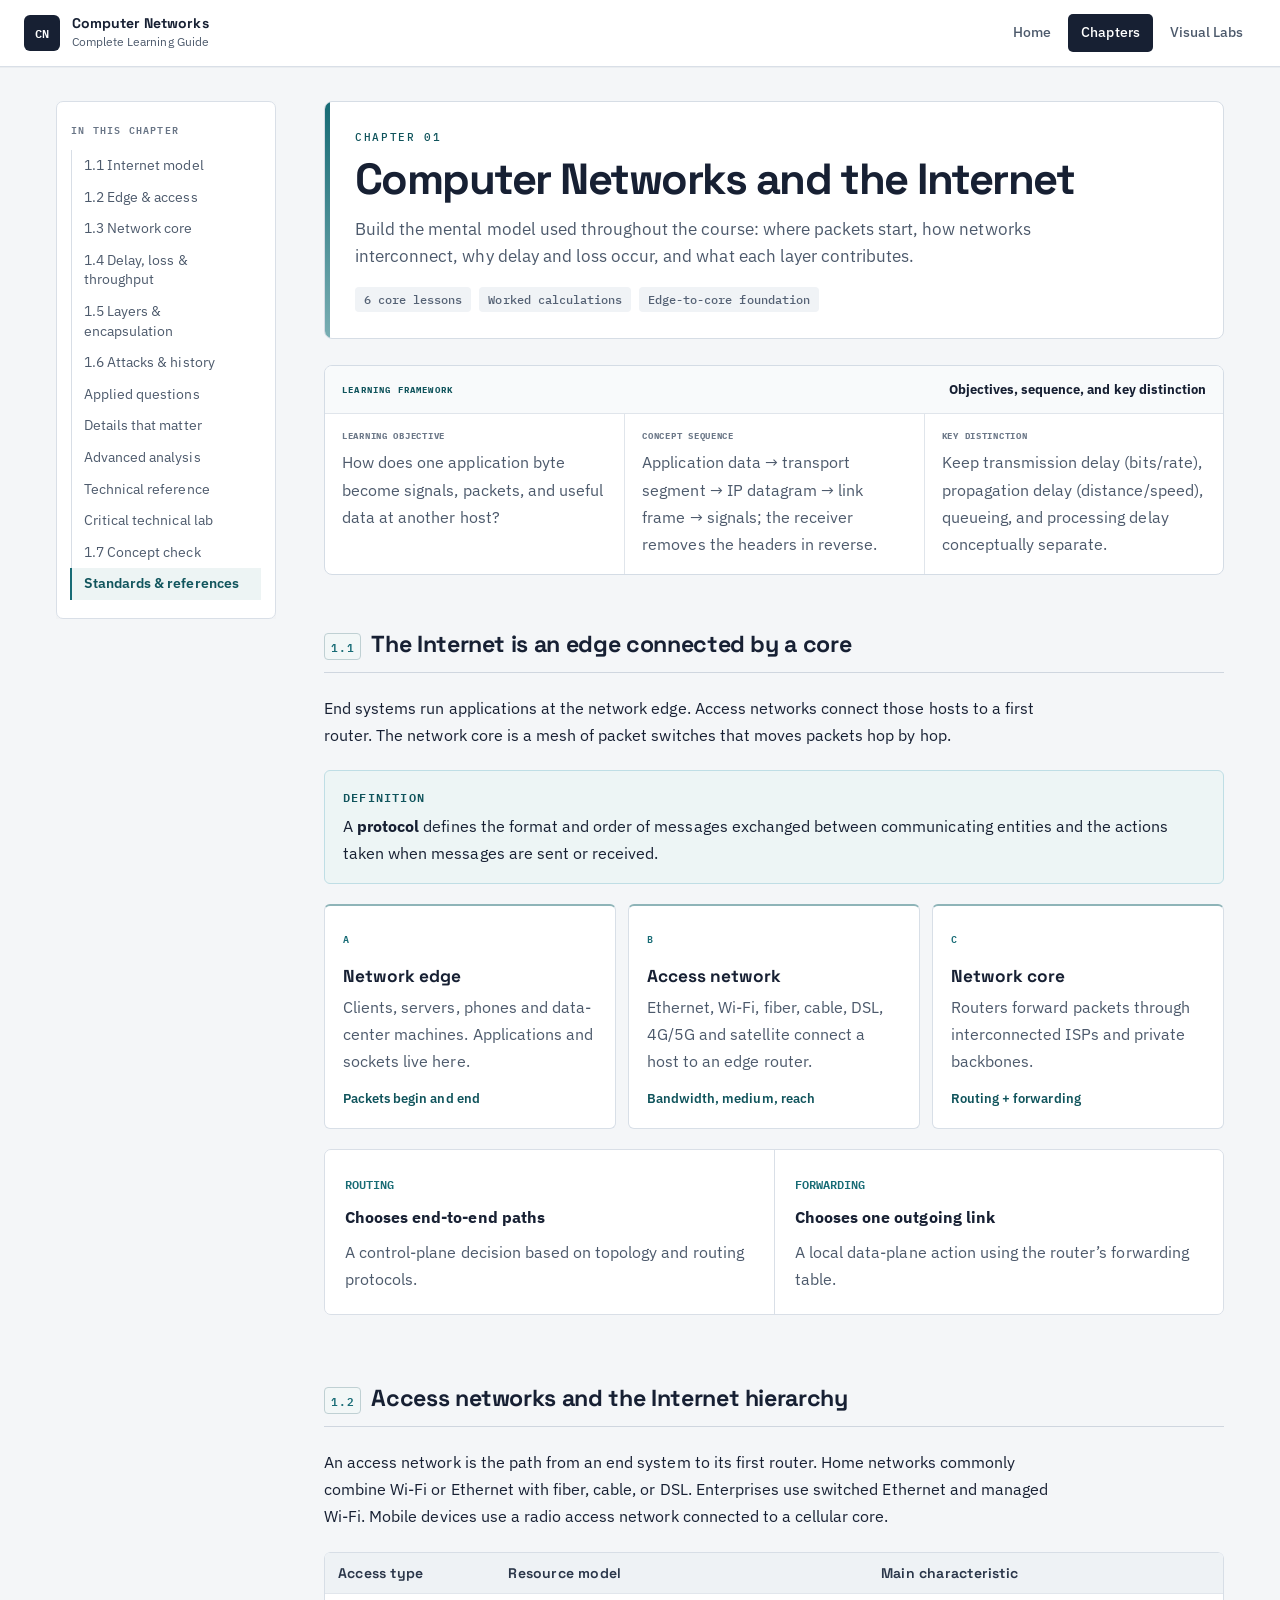
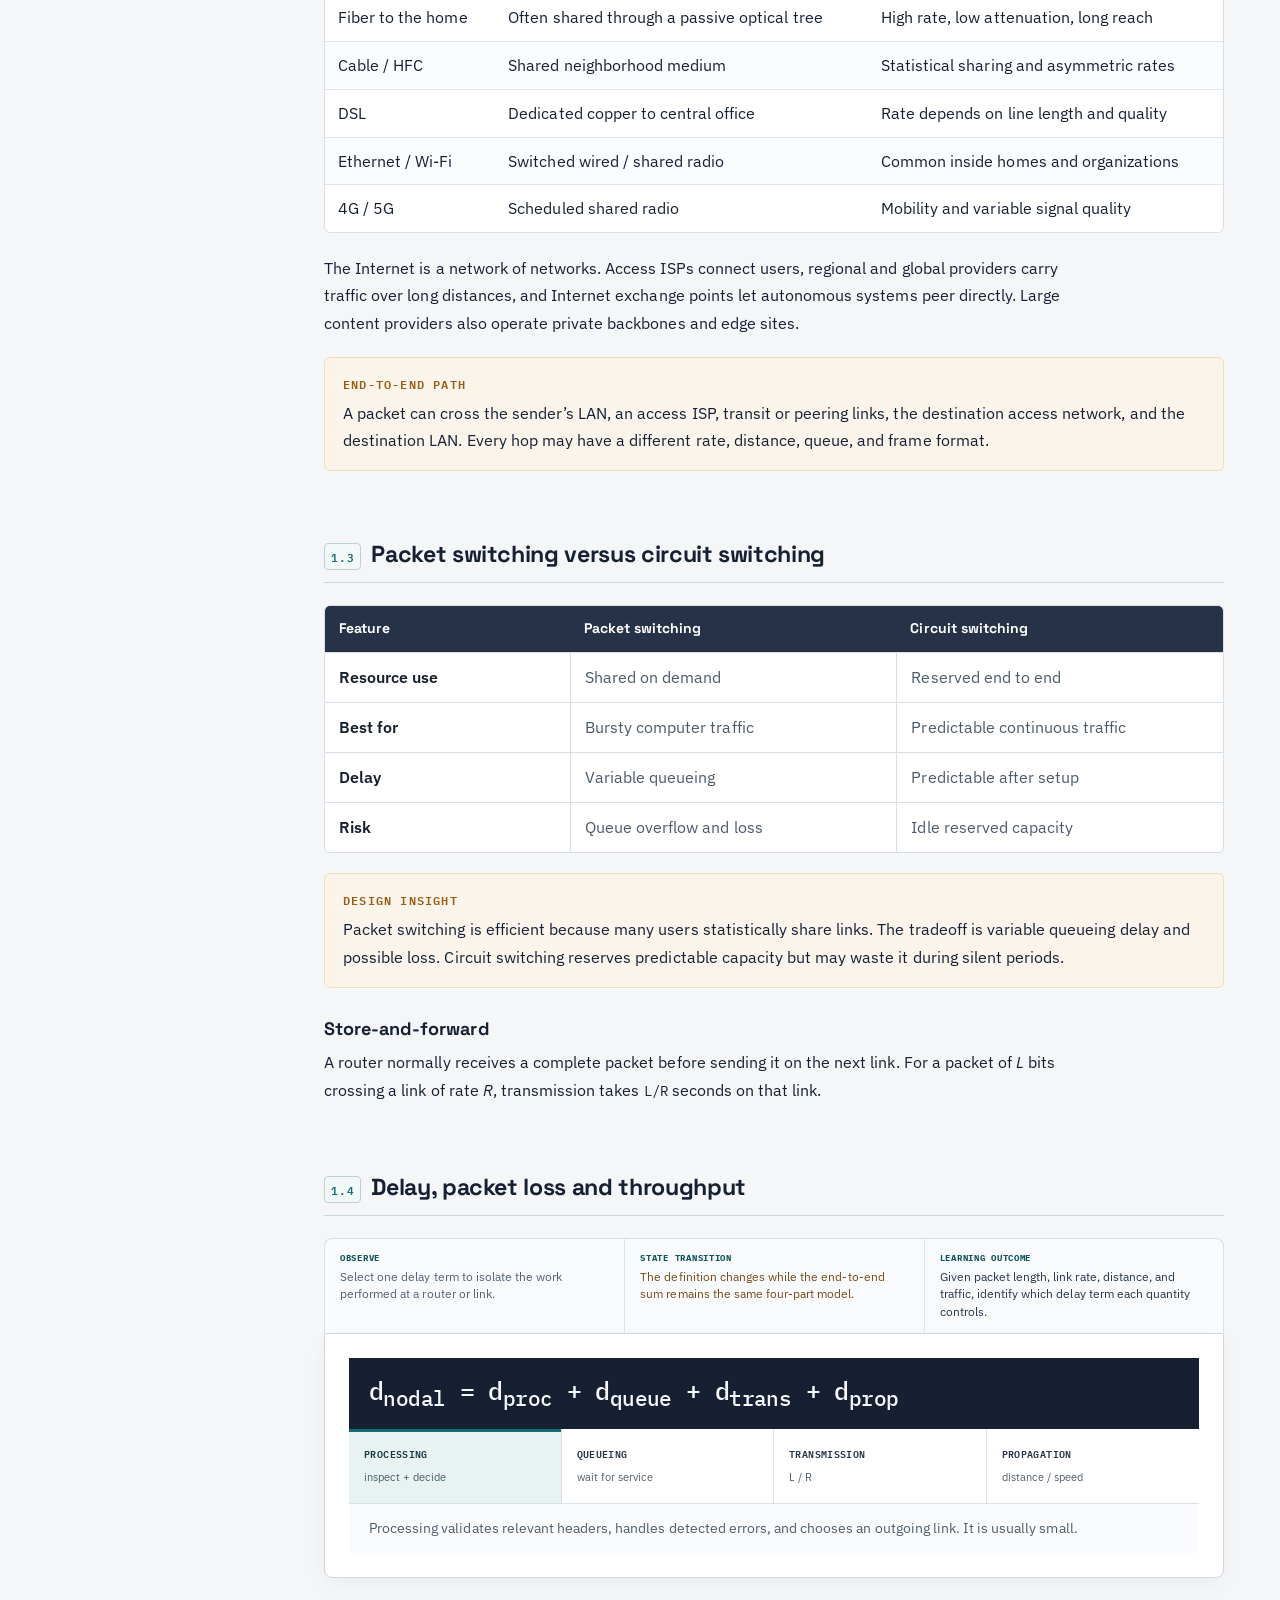
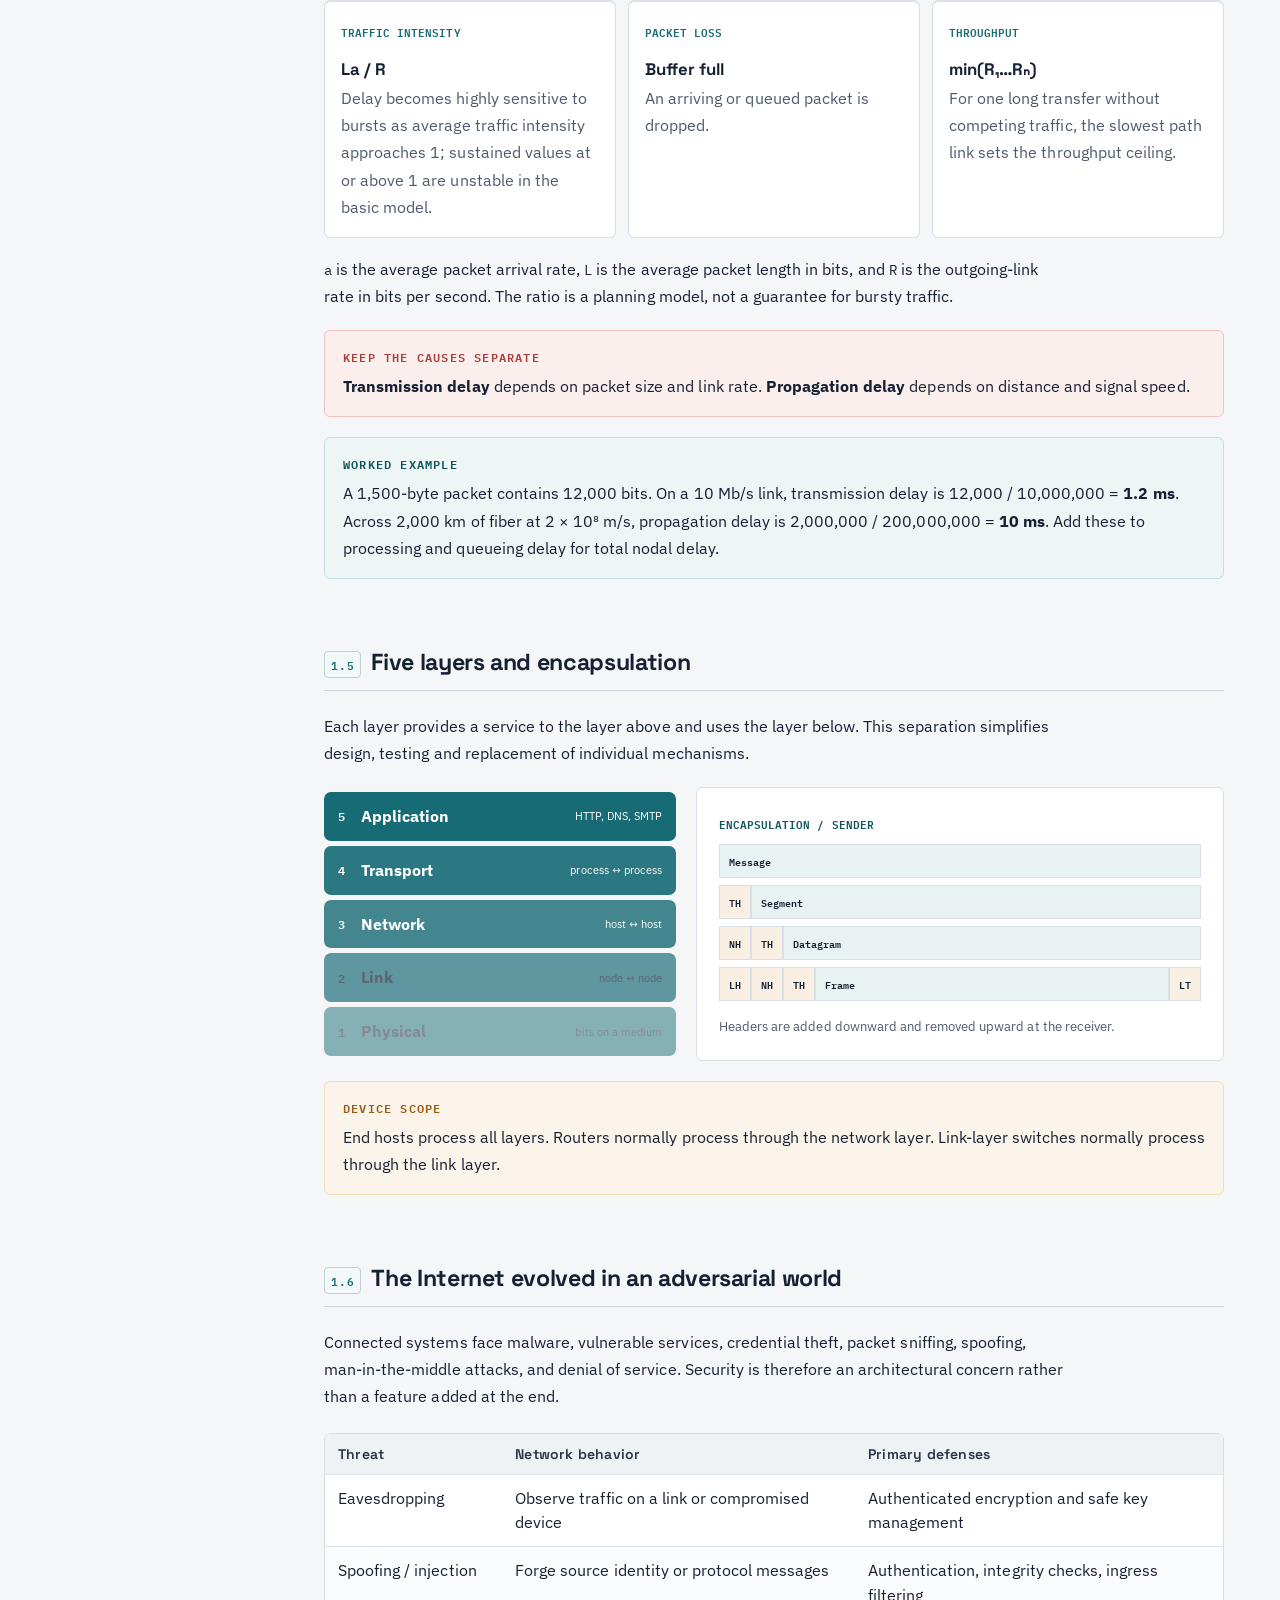
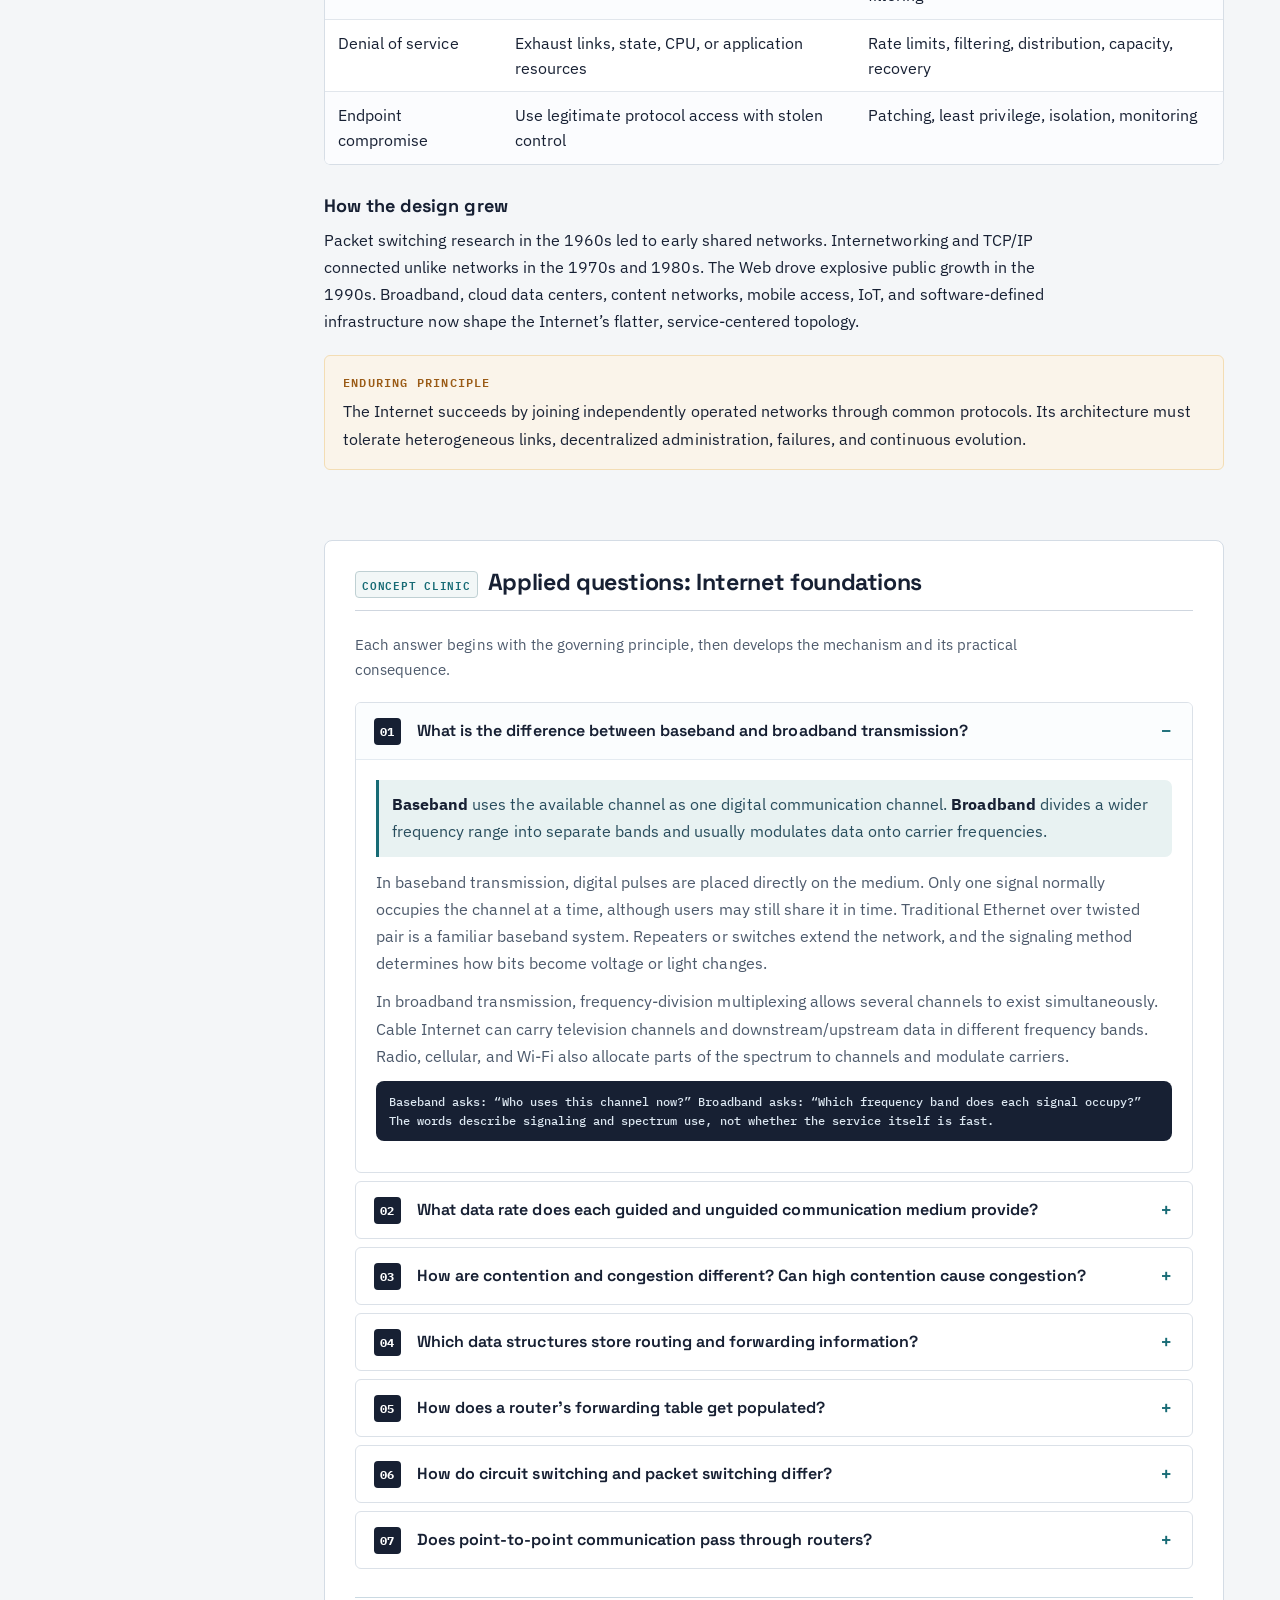
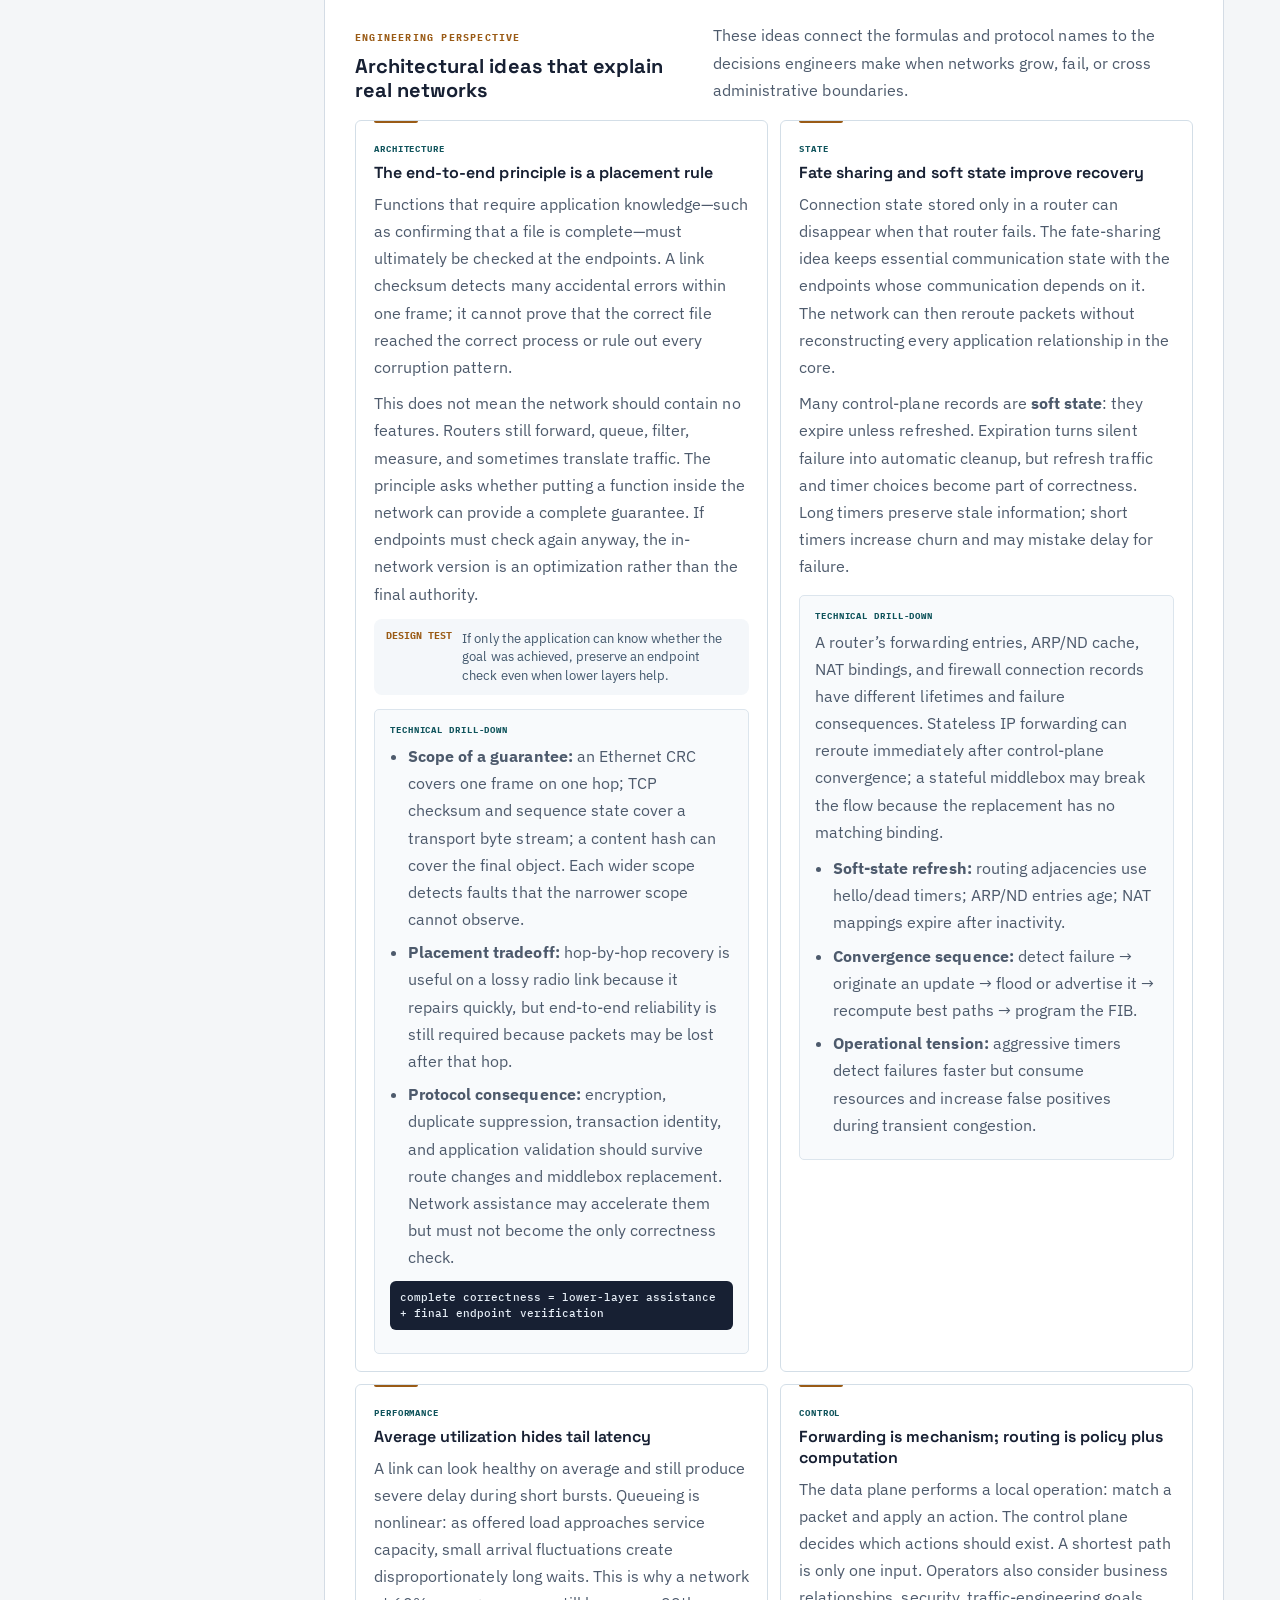
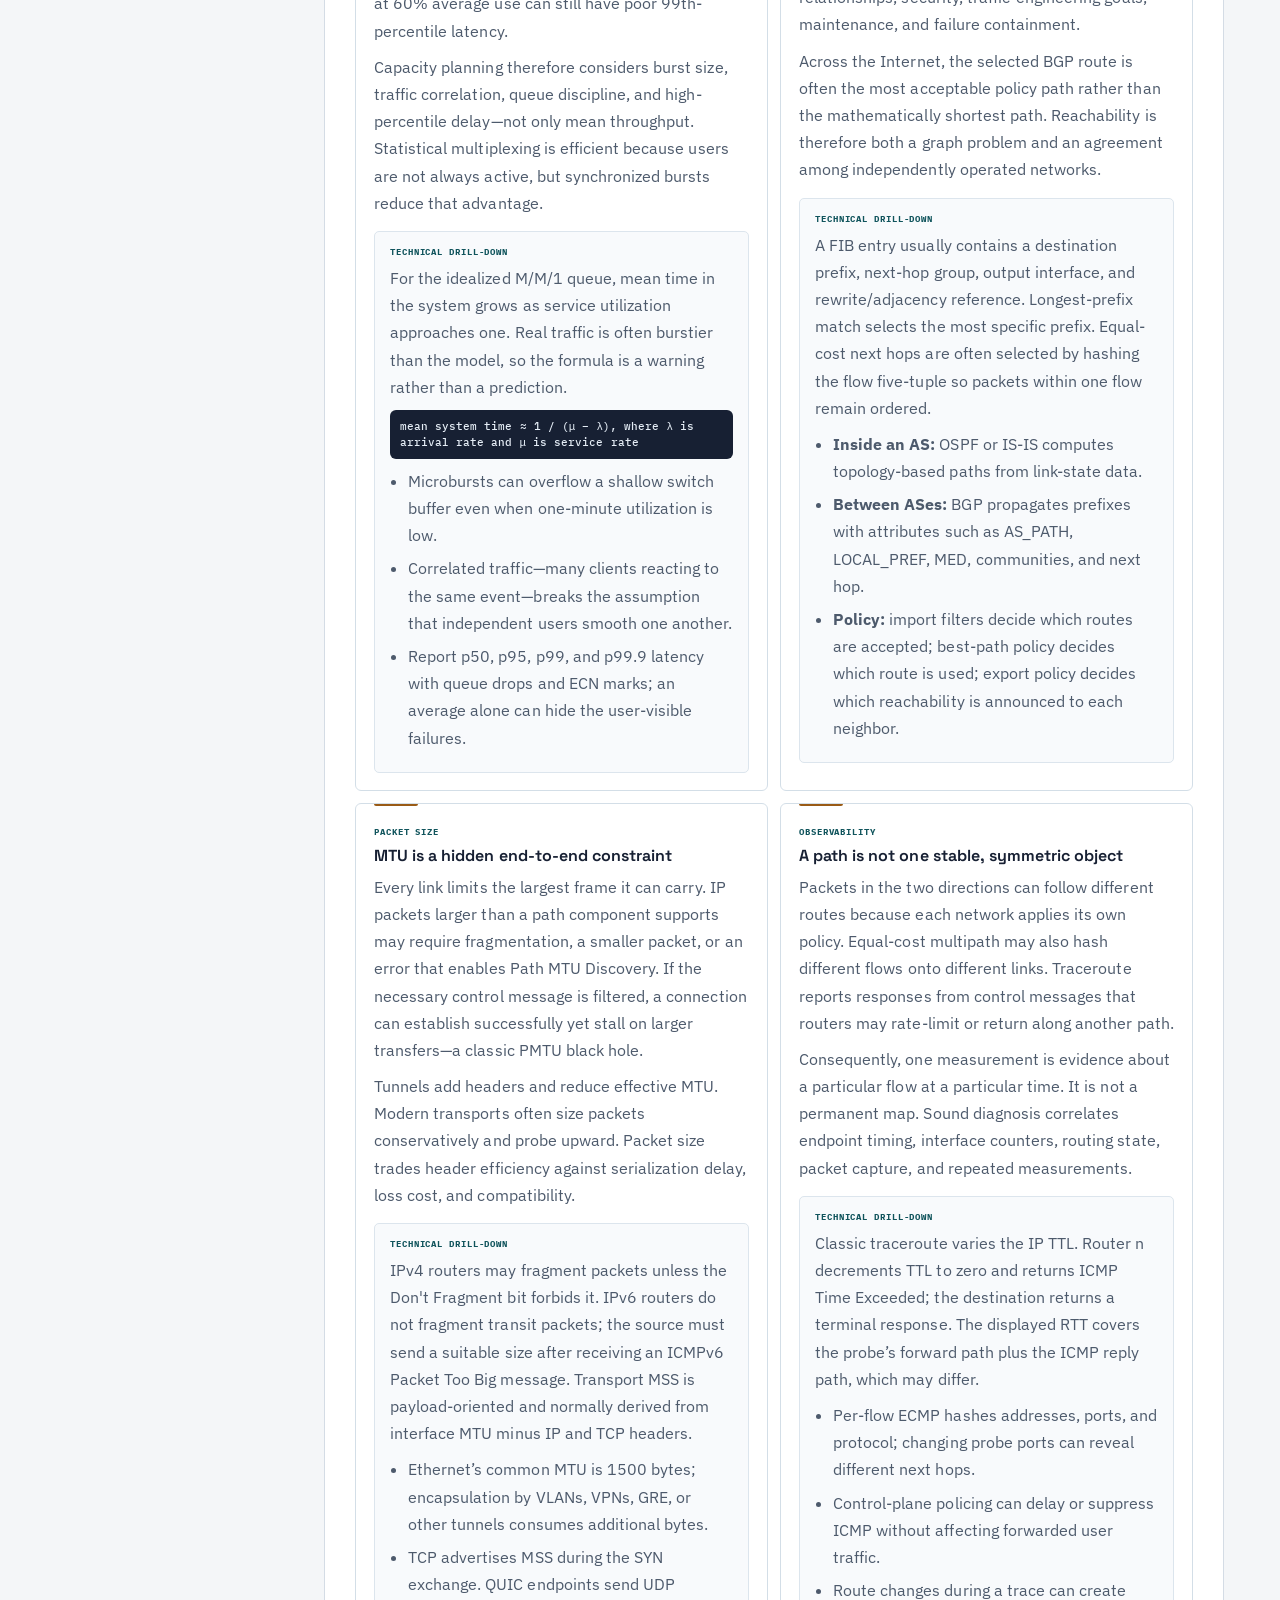
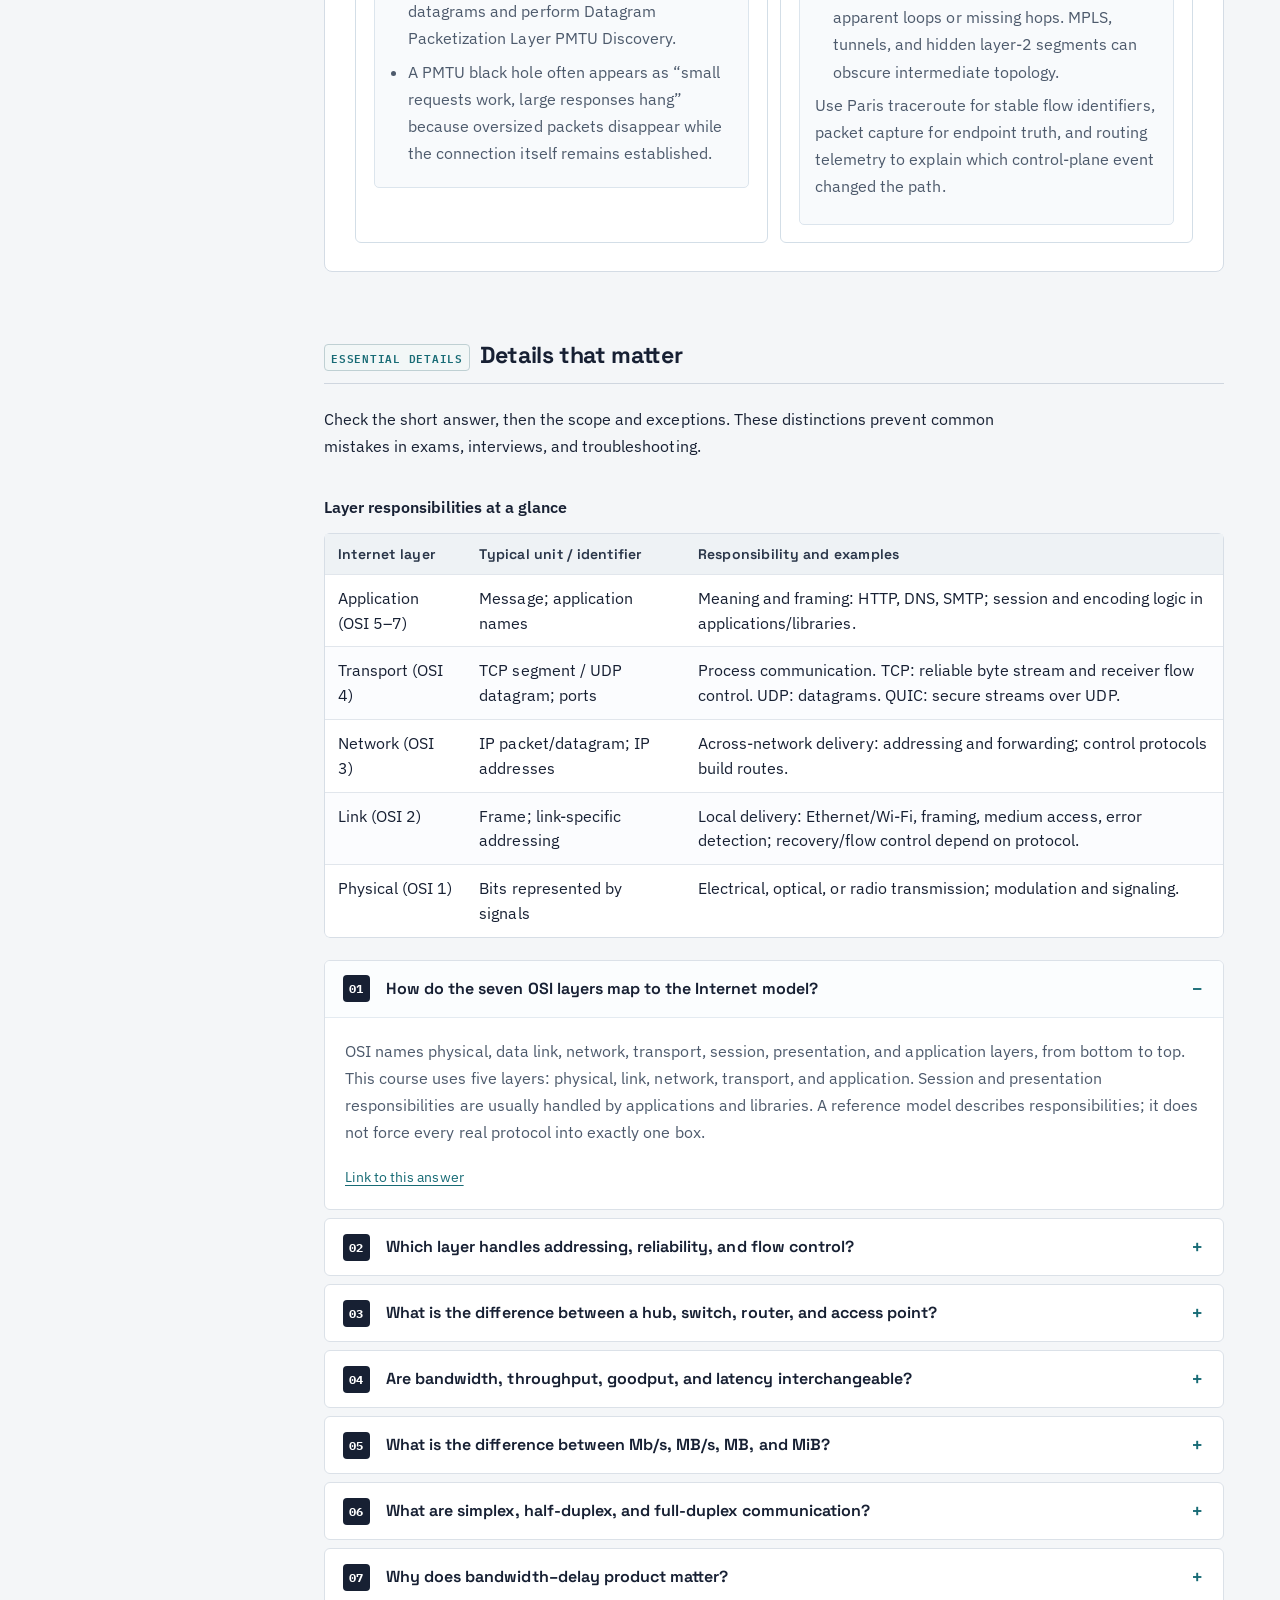
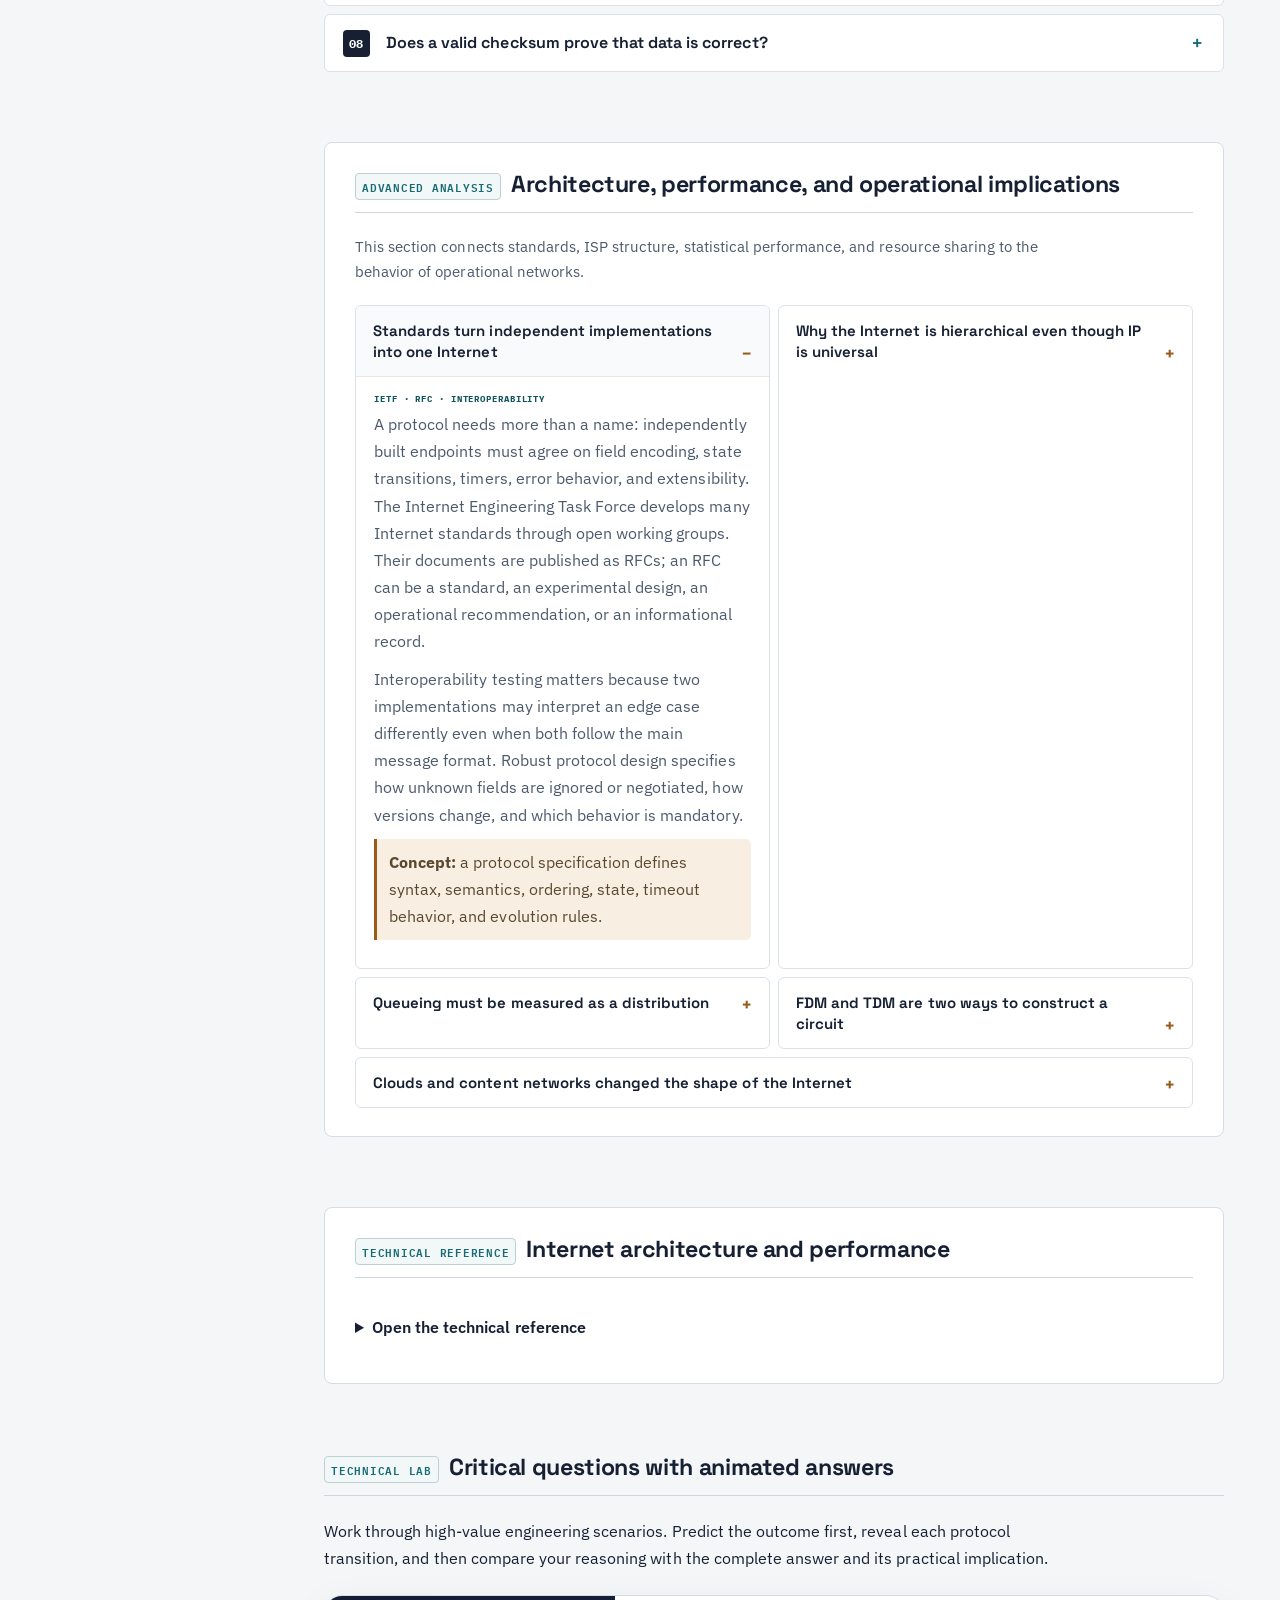
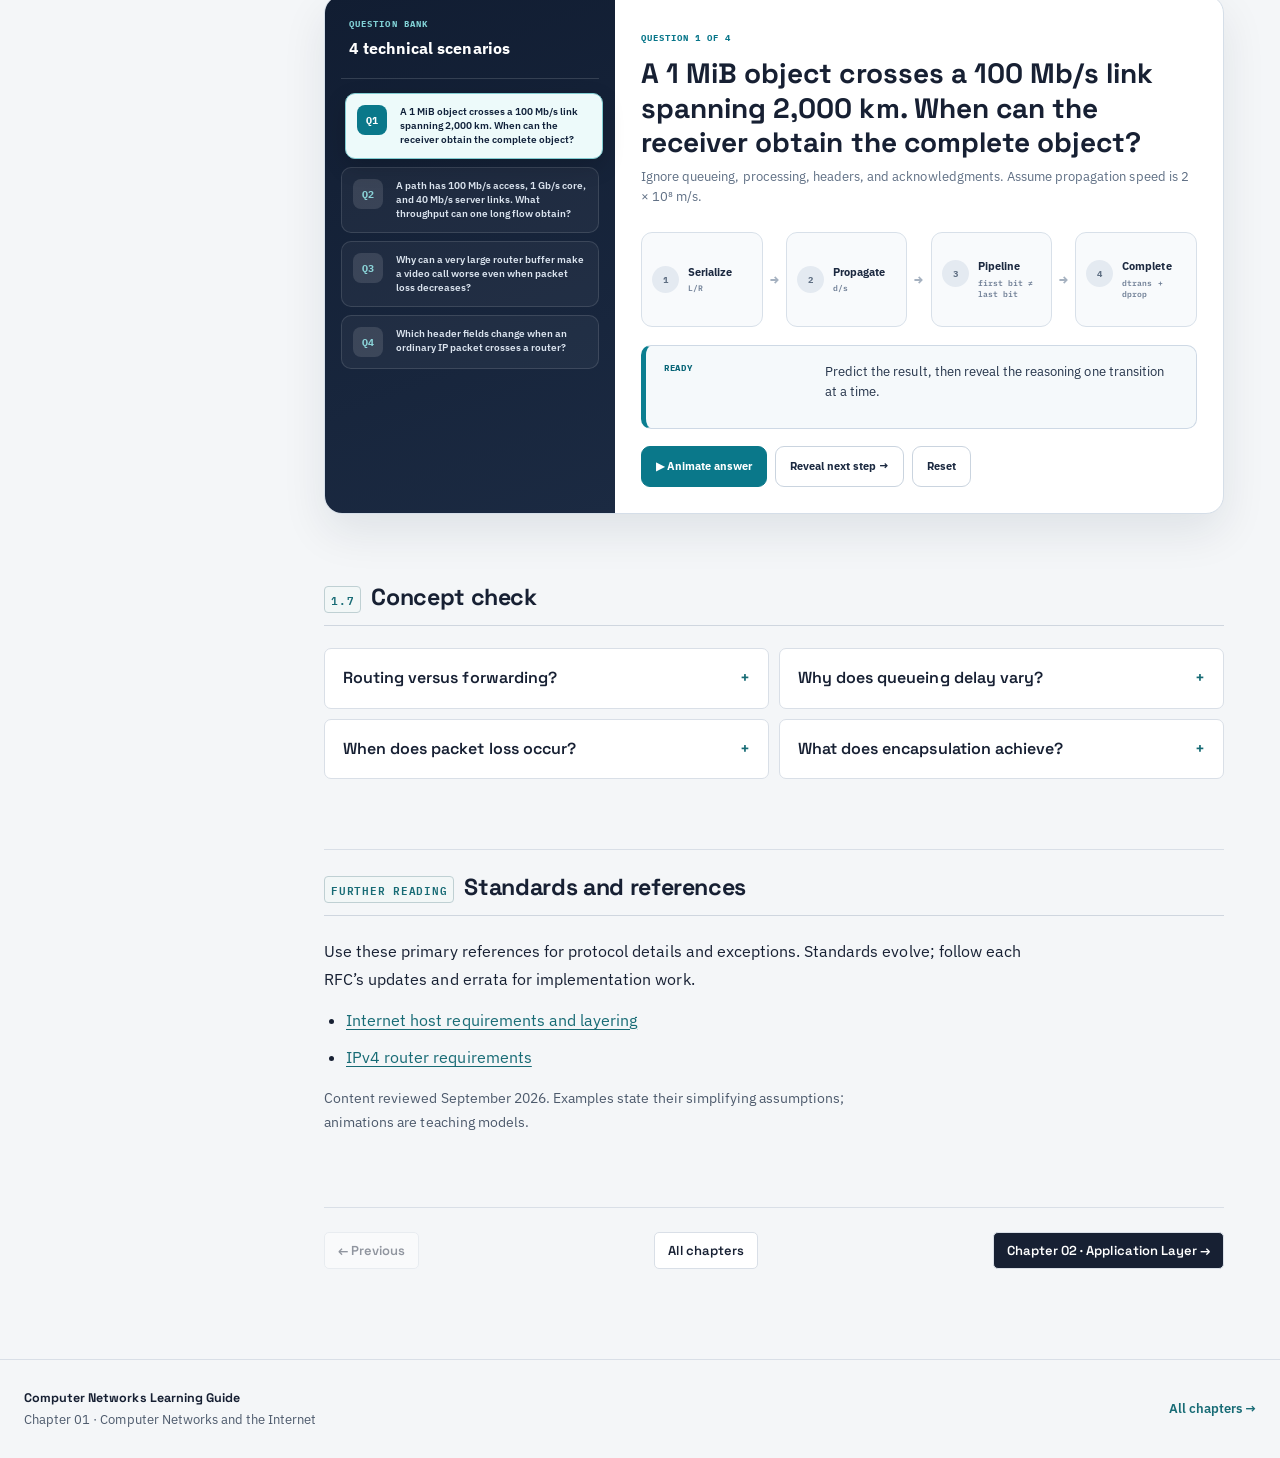
==== chapter1.html @ 94bd6952 "Add files via upload" ====
<!doctype html>
<html lang="en">
<head>
  <meta charset="utf-8"><meta name="viewport" content="width=device-width, initial-scale=1">
  <meta name="description" content="Detailed network foundations: Internet structure, access networks, switching, delay, loss, throughput, layers and encapsulation.">
  <title>Chapter 1 · Computer Networks and the Internet</title>
  <link rel="preconnect" href="https://fonts.googleapis.com"><link href="https://fonts.googleapis.com/css2?family=Space+Grotesk:wght@500;600;700&family=IBM+Plex+Sans:wght@400;500;600&family=IBM+Plex+Mono:wght@400;600&display=swap" rel="stylesheet">
  <link rel="icon" type="image/svg+xml" href="favicon.svg"><link rel="stylesheet" href="styles.css?v=35">
</head>
<body class="chapter-page">
  <a class="skip-link" href="#chapter-content">Skip to chapter content</a><div class="reading-progress" aria-hidden="true"><span id="progressBar"></span></div>
  <header class="site-header"><nav class="nav" aria-label="Main navigation"><a class="brand" href="index.html"><span class="brand-mark">CN</span><span class="brand-text"><strong>Computer Networks</strong><span>Complete Learning Guide</span></span></a><ul class="nav-links"><li><a href="index.html">Home</a></li><li><a class="active" href="topics.html">Chapters</a></li><li><a href="chapter3.html#reliability">Visual Labs</a></li></ul></nav></header>

  <main class="chapter-layout">
    <header class="chapter-masthead"><p class="chapter-kicker">Chapter 01</p><h1>Computer Networks and the Internet</h1><p class="chapter-intro">Build the mental model used throughout the course: where packets start, how networks interconnect, why delay and loss occur, and what each layer contributes.</p>
      <div class="chapter-meta"><span>6 core lessons</span><span>Worked calculations</span><span>Edge-to-core foundation</span></div></header>

      <aside class="toc" aria-label="Chapter contents"><div class="toc-card"><h2>In this chapter</h2><ol><li><a class="current" href="#mental-model">1.1 Internet model</a></li><li><a href="#access">1.2 Edge & access</a></li><li><a href="#switching">1.3 Network core</a></li><li><a href="#delay">1.4 Delay, loss & throughput</a></li><li><a href="#layers">1.5 Layers & encapsulation</a></li><li><a href="#security-history">1.6 Attacks & history</a></li><li><a href="#questions-answered">Applied questions</a></li><li><a href="#essential-details">Details that matter</a></li><li><a href="#book-scan">Advanced analysis</a></li><li><a href="#master-reference">Technical reference</a></li><li><a href="#critical-questions">Critical technical lab</a></li><li><a href="#review">1.7 Concept check</a></li><li><a href="#sources">Standards &amp; references</a></li></ol></div></aside>
    <article class="chapter-body" id="chapter-content"><section class="chapter-orientation" aria-label="Chapter roadmap"><div class="orientation-title"><span>LEARNING FRAMEWORK</span><b>Objectives, sequence, and key distinction</b></div><div class="orientation-grid"><article><span>LEARNING OBJECTIVE</span><p>How does one application byte become signals, packets, and useful data at another host?</p></article><article><span>CONCEPT SEQUENCE</span><p>Application data → transport segment → IP datagram → link frame → signals; the receiver removes the headers in reverse.</p></article><article><span>KEY DISTINCTION</span><p>Keep transmission delay (bits/rate), propagation delay (distance/speed), queueing, and processing delay conceptually separate.</p></article></div></section>
      <section class="chapter-section" id="mental-model">
        <h2><span>1.1</span> The Internet is an edge connected by a core</h2>
        <p>End systems run applications at the network edge. Access networks connect those hosts to a first router. The network core is a mesh of packet switches that moves packets hop by hop.</p>
        <div class="definition-box"><span>DEFINITION</span><p>A <b>protocol</b> defines the format and order of messages exchanged between communicating entities and the actions taken when messages are sent or received.</p></div>
        <div class="concept-grid three">
          <article><b>A</b><h3>Network edge</h3><p>Clients, servers, phones and data-center machines. Applications and sockets live here.</p><small>Packets begin and end</small></article>
          <article><b>B</b><h3>Access network</h3><p>Ethernet, Wi-Fi, fiber, cable, DSL, 4G/5G and satellite connect a host to an edge router.</p><small>Bandwidth, medium, reach</small></article>
          <article><b>C</b><h3>Network core</h3><p>Routers forward packets through interconnected ISPs and private backbones.</p><small>Routing + forwarding</small></article>
        </div>
        <div class="compare-strip"><div><span>ROUTING</span><b>Chooses end-to-end paths</b><p>A control-plane decision based on topology and routing protocols.</p></div><div><span>FORWARDING</span><b>Chooses one outgoing link</b><p>A local data-plane action using the router’s forwarding table.</p></div></div>
      </section>

      <section class="chapter-section" id="access"><h2><span>1.2</span> Access networks and the Internet hierarchy</h2><p>An access network is the path from an end system to its first router. Home networks commonly combine Wi-Fi or Ethernet with fiber, cable, or DSL. Enterprises use switched Ethernet and managed Wi-Fi. Mobile devices use a radio access network connected to a cellular core.</p><div class="table-scroll" tabindex="0" role="region" aria-label="Reference table"><table class="data-table"><thead><tr><th>Access type</th><th>Resource model</th><th>Main characteristic</th></tr></thead><tbody><tr><td>Fiber to the home</td><td>Often shared through a passive optical tree</td><td>High rate, low attenuation, long reach</td></tr><tr><td>Cable / HFC</td><td>Shared neighborhood medium</td><td>Statistical sharing and asymmetric rates</td></tr><tr><td>DSL</td><td>Dedicated copper to central office</td><td>Rate depends on line length and quality</td></tr><tr><td>Ethernet / Wi-Fi</td><td>Switched wired / shared radio</td><td>Common inside homes and organizations</td></tr><tr><td>4G / 5G</td><td>Scheduled shared radio</td><td>Mobility and variable signal quality</td></tr></tbody></table></div><p>The Internet is a network of networks. Access ISPs connect users, regional and global providers carry traffic over long distances, and Internet exchange points let autonomous systems peer directly. Large content providers also operate private backbones and edge sites.</p><div class="note-box"><span>END-TO-END PATH</span><p>A packet can cross the sender’s LAN, an access ISP, transit or peering links, the destination access network, and the destination LAN. Every hop may have a different rate, distance, queue, and frame format.</p></div></section>

      <section class="chapter-section" id="switching">
        <h2><span>1.3</span> Packet switching versus circuit switching</h2>
        <div class="comparison-table"><div class="comparison-head"><b>Feature</b><b>Packet switching</b><b>Circuit switching</b></div><div><span>Resource use</span><p>Shared on demand</p><p>Reserved end to end</p></div><div><span>Best for</span><p>Bursty computer traffic</p><p>Predictable continuous traffic</p></div><div><span>Delay</span><p>Variable queueing</p><p>Predictable after setup</p></div><div><span>Risk</span><p>Queue overflow and loss</p><p>Idle reserved capacity</p></div></div>
        <div class="note-box"><span>DESIGN INSIGHT</span><p>Packet switching is efficient because many users statistically share links. The tradeoff is variable queueing delay and possible loss. Circuit switching reserves predictable capacity but may waste it during silent periods.</p></div>
        <h3>Store-and-forward</h3><p>A router normally receives a complete packet before sending it on the next link. For a packet of <i>L</i> bits crossing a link of rate <i>R</i>, transmission takes <code>L/R</code> seconds on that link.</p>
      </section>

      <section class="chapter-section" id="delay">
        <h2><span>1.4</span> Delay, packet loss and throughput</h2>
        <div class="formula-panel"><p>d<sub>nodal</sub> = d<sub>proc</sub> + d<sub>queue</sub> + d<sub>trans</sub> + d<sub>prop</sub></p><div class="formula-cards"><button class="active" type="button" data-delay="Processing validates relevant headers, handles detected errors, and chooses an outgoing link. It is usually small."><b>PROCESSING</b><span>inspect + decide</span></button><button type="button" data-delay="Queueing is the unpredictable wait for the outgoing link. It rises sharply as traffic intensity approaches 1."><b>QUEUEING</b><span>wait for service</span></button><button type="button" data-delay="Transmission is L/R: packet length in bits divided by the link rate in bits per second."><b>TRANSMISSION</b><span>L / R</span></button><button type="button" data-delay="Propagation is distance divided by signal speed. It depends on the physical link, not packet size."><b>PROPAGATION</b><span>distance / speed</span></button></div><p id="delayExplain" class="formula-explain">Processing validates relevant headers, handles detected errors, and chooses an outgoing link. It is usually small.</p></div>
        <div class="metric-grid"><article><span>TRAFFIC INTENSITY</span><h3>La / R</h3><p>Delay becomes highly sensitive to bursts as average traffic intensity approaches 1; sustained values at or above 1 are unstable in the basic model.</p></article><article><span>PACKET LOSS</span><h3>Buffer full</h3><p>An arriving or queued packet is dropped.</p></article><article><span>THROUGHPUT</span><h3>min(R₁…Rₙ)</h3><p>For one long transfer without competing traffic, the slowest path link sets the throughput ceiling.</p></article></div>
        <p><code>a</code> is the average packet arrival rate, <code>L</code> is the average packet length in bits, and <code>R</code> is the outgoing-link rate in bits per second. The ratio is a planning model, not a guarantee for bursty traffic.</p>
        <div class="warning-box"><span>KEEP THE CAUSES SEPARATE</span><p><b>Transmission delay</b> depends on packet size and link rate. <b>Propagation delay</b> depends on distance and signal speed.</p></div><div class="definition-box"><span>WORKED EXAMPLE</span><p>A 1,500-byte packet contains 12,000 bits. On a 10 Mb/s link, transmission delay is 12,000 / 10,000,000 = <b>1.2 ms</b>. Across 2,000 km of fiber at 2 × 10⁸ m/s, propagation delay is 2,000,000 / 200,000,000 = <b>10 ms</b>. Add these to processing and queueing delay for total nodal delay.</p></div>
      </section>

      <section class="chapter-section" id="layers">
        <h2><span>1.5</span> Five layers and encapsulation</h2>
        <p>Each layer provides a service to the layer above and uses the layer below. This separation simplifies design, testing and replacement of individual mechanisms.</p>
        <div class="layer-layout"><div class="layer-stack"><div><b>5</b><span><strong>Application</strong><small>HTTP, DNS, SMTP</small></span></div><div><b>4</b><span><strong>Transport</strong><small>process ↔ process</small></span></div><div><b>3</b><span><strong>Network</strong><small>host ↔ host</small></span></div><div><b>2</b><span><strong>Link</strong><small>node ↔ node</small></span></div><div><b>1</b><span><strong>Physical</strong><small>bits on a medium</small></span></div></div><div class="encapsulation"><span>ENCAPSULATION / SENDER</span><p><i>Message</i></p><p><b>TH</b><i>Segment</i></p><p><b>NH</b><b>TH</b><i>Datagram</i></p><p><b>LH</b><b>NH</b><b>TH</b><i>Frame</i><b>LT</b></p><small>Headers are added downward and removed upward at the receiver.</small></div></div>
        <div class="note-box"><span>DEVICE SCOPE</span><p>End hosts process all layers. Routers normally process through the network layer. Link-layer switches normally process through the link layer.</p></div>
      </section>

      <section class="chapter-section" id="security-history"><h2><span>1.6</span> The Internet evolved in an adversarial world</h2><p>Connected systems face malware, vulnerable services, credential theft, packet sniffing, spoofing, man-in-the-middle attacks, and denial of service. Security is therefore an architectural concern rather than a feature added at the end.</p><div class="table-scroll" tabindex="0" role="region" aria-label="Reference table"><table class="data-table"><thead><tr><th>Threat</th><th>Network behavior</th><th>Primary defenses</th></tr></thead><tbody><tr><td>Eavesdropping</td><td>Observe traffic on a link or compromised device</td><td>Authenticated encryption and safe key management</td></tr><tr><td>Spoofing / injection</td><td>Forge source identity or protocol messages</td><td>Authentication, integrity checks, ingress filtering</td></tr><tr><td>Denial of service</td><td>Exhaust links, state, CPU, or application resources</td><td>Rate limits, filtering, distribution, capacity, recovery</td></tr><tr><td>Endpoint compromise</td><td>Use legitimate protocol access with stolen control</td><td>Patching, least privilege, isolation, monitoring</td></tr></tbody></table></div><h3>How the design grew</h3><p>Packet switching research in the 1960s led to early shared networks. Internetworking and TCP/IP connected unlike networks in the 1970s and 1980s. The Web drove explosive public growth in the 1990s. Broadband, cloud data centers, content networks, mobile access, IoT, and software-defined infrastructure now shape the Internet’s flatter, service-centered topology.</p><div class="note-box"><span>ENDURING PRINCIPLE</span><p>The Internet succeeds by joining independently operated networks through common protocols. Its architecture must tolerate heterogeneous links, decentralized administration, failures, and continuous evolution.</p></div></section>


      <section class="chapter-section qa-reference" id="questions-answered">
        <h2><span>Concept clinic</span> Applied questions: Internet foundations</h2>
        <p class="qa-intro">Each answer begins with the governing principle, then develops the mechanism and its practical consequence.</p>
        <div class="qa-list">
          <details class="qa-item" open><summary><span class="qa-number">01</span><span>What is the difference between baseband and broadband transmission?</span></summary><div class="qa-answer"><p class="answer-key"><strong>Baseband</strong> uses the available channel as one digital communication channel. <strong>Broadband</strong> divides a wider frequency range into separate bands and usually modulates data onto carrier frequencies.</p><p>In baseband transmission, digital pulses are placed directly on the medium. Only one signal normally occupies the channel at a time, although users may still share it in time. Traditional Ethernet over twisted pair is a familiar baseband system. Repeaters or switches extend the network, and the signaling method determines how bits become voltage or light changes.</p><p>In broadband transmission, frequency-division multiplexing allows several channels to exist simultaneously. Cable Internet can carry television channels and downstream/upstream data in different frequency bands. Radio, cellular, and Wi-Fi also allocate parts of the spectrum to channels and modulate carriers.</p><p class="qa-example">Baseband asks: “Who uses this channel now?” Broadband asks: “Which frequency band does each signal occupy?” The words describe signaling and spectrum use, not whether the service itself is fast.</p></div></details>
          <details class="qa-item"><summary><span class="qa-number">02</span><span>What data rate does each guided and unguided communication medium provide?</span></summary><div class="qa-answer"><p class="answer-key">A medium has no single fixed data rate. Achievable rate depends on bandwidth, signal-to-noise ratio, distance, coding, modulation, equipment, channel width, and the protocol generation.</p><ul><li><strong>Twisted pair:</strong> telephone access may deliver tens to hundreds of Mb/s; Ethernet commonly provides 100 Mb/s, 1 Gb/s, 2.5/5 Gb/s, and 10 Gb/s over suitable categories and distances.</li><li><strong>Coaxial cable:</strong> shared cable-access systems can provide hundreds of Mb/s to multi-Gb/s service; the neighborhood capacity is shared.</li><li><strong>Optical fiber:</strong> access links commonly provide 1–10 Gb/s, while backbone links carry 100, 400, or more Gb/s per wavelength and combine multiple wavelengths.</li><li><strong>Wi-Fi:</strong> real throughput ranges from tens of Mb/s to over 1 Gb/s depending on generation, channel width, signal quality, contention, and client capability.</li><li><strong>Cellular:</strong> practical rates range from a few Mb/s under weak or loaded coverage to hundreds of Mb/s or more under favorable 4G/5G conditions.</li><li><strong>Microwave and satellite:</strong> rates range from Mb/s to multi-Gb/s. Distance, spectrum allocation, weather, antenna geometry, and shared capacity matter.</li></ul><p>Published link rates are physical-layer signaling rates. Application throughput is lower because headers, retransmissions, contention, congestion, and server limits consume capacity.</p></div></details>
          <details class="qa-item"><summary><span class="qa-number">03</span><span>How are contention and congestion different? Can high contention cause congestion?</span></summary><div class="qa-answer"><p class="answer-key"><strong>Contention</strong> is competition for a shared resource. <strong>Congestion</strong> occurs when offered traffic exceeds what a network resource can serve, causing queues, delay, and possibly loss.</p><p>Wi-Fi stations contend for the same radio channel: each waits, senses the channel, and may back off. Even before a router queue is congested, this competition can reduce each station’s share and increase access delay. Congestion usually refers to overloaded queues or paths inside the packet network, such as an output link receiving packets faster than it transmits them.</p><p>High contention can contribute to congestion because repeated attempts, bursts, or many active senders increase offered load. It does not always create congestion: a well-scheduled or lightly loaded shared medium can have contention without persistent queue growth. Congestion can also happen on a dedicated link where many upstream flows converge, even if the final link has no contention protocol.</p></div></details>
          <details class="qa-item"><summary><span class="qa-number">04</span><span>Which data structures store routing and forwarding information?</span></summary><div class="qa-answer"><p class="answer-key">Routers usually keep a control-plane <strong>Routing Information Base (RIB)</strong> and a fast data-plane <strong>Forwarding Information Base (FIB)</strong>.</p><p>The RIB contains candidate routes learned from connected networks, static configuration, and routing protocols. It stores attributes used to compare routes. After route selection, the router programs the FIB with the best forwarding choices. An IPv4 or IPv6 lookup uses <strong>longest-prefix matching</strong>, so software implementations often use prefix trees or compressed tries. High-speed hardware commonly uses TCAM or specialized lookup memory for parallel matching.</p><p>The FIB normally points to a next-hop or adjacency structure containing the outgoing interface and link-layer rewrite information. ARP for IPv4 or Neighbor Discovery for IPv6 maintains the mapping from a next-hop IP address to a local link-layer address. These tables cooperate but serve different purposes.</p></div></details>
          <details class="qa-item"><summary><span class="qa-number">05</span><span>How does a router’s forwarding table get populated?</span></summary><div class="qa-answer"><p class="answer-key">The control plane learns possible routes, selects the best route for each prefix, and installs the result into the FIB used by the forwarding plane.</p><ol><li><strong>Connected routes</strong> appear when an interface is configured and operational.</li><li><strong>Static routes</strong> are entered by an administrator or controller.</li><li><strong>Dynamic protocols</strong> such as OSPF or IS-IS discover paths inside an organization; BGP exchanges reachability between autonomous systems.</li><li><strong>Selection</strong> compares eligible candidates for the same prefix using protocol preference, metric, policy, and next-hop reachability. Longest-prefix matching is a separate forwarding decision across installed prefixes.</li><li><strong>Programming</strong> converts the selected route into hardware-friendly FIB and adjacency entries.</li></ol><p>When topology or policy changes, the control plane reconverges and replaces affected entries. Packets do not run a routing algorithm themselves; they use the already computed FIB at each hop.</p></div></details>
          <details class="qa-item"><summary><span class="qa-number">06</span><span>How do circuit switching and packet switching differ?</span></summary><div class="qa-answer"><p class="answer-key">Circuit switching reserves a predictable share of resources for a session. Packet switching shares links statistically, sending packets when capacity is available.</p><p>A circuit is established before user data, and reserved time slots or frequency bands remain assigned for the session. This gives predictable capacity and delay after setup, but idle periods waste the reservation. Packet switching divides data into packets. Routers store, queue, and forward each packet; many bursty users efficiently share the same links, but queueing delay and loss can vary.</p><p>Modern IP networks use packet switching. Applications that need steady performance obtain it through sufficient capacity, traffic engineering, scheduling, admission control, or adaptive behavior rather than through a classic end-to-end circuit.</p><p class="qa-example">Ten users who each transmit only 10% of the time fit efficiently on a shared packet link. Ten dedicated circuits would reserve capacity even during the other 90%.</p></div></details>
          <details class="qa-item"><summary><span class="qa-number">07</span><span>Does point-to-point communication pass through routers?</span></summary><div class="qa-answer"><p class="answer-key">“Point-to-point” describes one link or logical relationship with exactly two endpoints. It does not mean an entire Internet path contains no routers.</p><p>A serial fiber between two routers is a point-to-point link. A home host communicating with a web server has end-to-end communication between two application endpoints, but its packets commonly cross many routers. The path can therefore be a chain of point-to-point and shared links.</p><p>If two devices are on the same IP subnet and local link, they can exchange frames directly after ARP or Neighbor Discovery, so no router forwards that traffic. If the destination lies outside the local subnet, the host sends the frame to its default gateway, and routers make hop-by-hop forwarding decisions until the packet reaches the destination network.</p></div></details>
        </div>

        <div class="deep-dive">
          <div class="deep-dive-head"><div><span>ENGINEERING PERSPECTIVE</span><h3>Architectural ideas that explain real networks</h3></div><p>These ideas connect the formulas and protocol names to the decisions engineers make when networks grow, fail, or cross administrative boundaries.</p></div>
          <div class="deep-grid">
            <article class="deep-card"><span>ARCHITECTURE</span><h4>The end-to-end principle is a placement rule</h4><p>Functions that require application knowledge—such as confirming that a file is complete—must ultimately be checked at the endpoints. A link checksum detects many accidental errors within one frame; it cannot prove that the correct file reached the correct process or rule out every corruption pattern.</p><p>This does not mean the network should contain no features. Routers still forward, queue, filter, measure, and sometimes translate traffic. The principle asks whether putting a function inside the network can provide a complete guarantee. If endpoints must check again anyway, the in-network version is an optimization rather than the final authority.</p><div class="deep-rule"><b>DESIGN TEST</b><span>If only the application can know whether the goal was achieved, preserve an endpoint check even when lower layers help.</span></div><div class="tech-detail"><b>TECHNICAL DRILL-DOWN</b><ul><li><strong>Scope of a guarantee:</strong> an Ethernet CRC covers one frame on one hop; TCP checksum and sequence state cover a transport byte stream; a content hash can cover the final object. Each wider scope detects faults that the narrower scope cannot observe.</li><li><strong>Placement tradeoff:</strong> hop-by-hop recovery is useful on a lossy radio link because it repairs quickly, but end-to-end reliability is still required because packets may be lost after that hop.</li><li><strong>Protocol consequence:</strong> encryption, duplicate suppression, transaction identity, and application validation should survive route changes and middlebox replacement. Network assistance may accelerate them but must not become the only correctness check.</li></ul><span class="tech-formula">complete correctness = lower-layer assistance + final endpoint verification</span></div></article>
            <article class="deep-card"><span>STATE</span><h4>Fate sharing and soft state improve recovery</h4><p>Connection state stored only in a router can disappear when that router fails. The fate-sharing idea keeps essential communication state with the endpoints whose communication depends on it. The network can then reroute packets without reconstructing every application relationship in the core.</p><p>Many control-plane records are <strong>soft state</strong>: they expire unless refreshed. Expiration turns silent failure into automatic cleanup, but refresh traffic and timer choices become part of correctness. Long timers preserve stale information; short timers increase churn and may mistake delay for failure.</p><div class="tech-detail"><b>TECHNICAL DRILL-DOWN</b><p>A router’s forwarding entries, ARP/ND cache, NAT bindings, and firewall connection records have different lifetimes and failure consequences. Stateless IP forwarding can reroute immediately after control-plane convergence; a stateful middlebox may break the flow because the replacement has no matching binding.</p><ul><li><strong>Soft-state refresh:</strong> routing adjacencies use hello/dead timers; ARP/ND entries age; NAT mappings expire after inactivity.</li><li><strong>Convergence sequence:</strong> detect failure → originate an update → flood or advertise it → recompute best paths → program the FIB.</li><li><strong>Operational tension:</strong> aggressive timers detect failures faster but consume resources and increase false positives during transient congestion.</li></ul></div></article>
            <article class="deep-card"><span>PERFORMANCE</span><h4>Average utilization hides tail latency</h4><p>A link can look healthy on average and still produce severe delay during short bursts. Queueing is nonlinear: as offered load approaches service capacity, small arrival fluctuations create disproportionately long waits. This is why a network at 60% average use can still have poor 99th-percentile latency.</p><p>Capacity planning therefore considers burst size, traffic correlation, queue discipline, and high-percentile delay—not only mean throughput. Statistical multiplexing is efficient because users are not always active, but synchronized bursts reduce that advantage.</p><div class="tech-detail"><b>TECHNICAL DRILL-DOWN</b><p>For the idealized M/M/1 queue, mean time in the system grows as service utilization approaches one. Real traffic is often burstier than the model, so the formula is a warning rather than a prediction.</p><span class="tech-formula">mean system time ≈ 1 / (μ − λ), where λ is arrival rate and μ is service rate</span><ul><li>Microbursts can overflow a shallow switch buffer even when one-minute utilization is low.</li><li>Correlated traffic—many clients reacting to the same event—breaks the assumption that independent users smooth one another.</li><li>Report p50, p95, p99, and p99.9 latency with queue drops and ECN marks; an average alone can hide the user-visible failures.</li></ul></div></article>
            <article class="deep-card"><span>CONTROL</span><h4>Forwarding is mechanism; routing is policy plus computation</h4><p>The data plane performs a local operation: match a packet and apply an action. The control plane decides which actions should exist. A shortest path is only one input. Operators also consider business relationships, security, traffic-engineering goals, maintenance, and failure containment.</p><p>Across the Internet, the selected BGP route is often the most acceptable policy path rather than the mathematically shortest path. Reachability is therefore both a graph problem and an agreement among independently operated networks.</p><div class="tech-detail"><b>TECHNICAL DRILL-DOWN</b><p>A FIB entry usually contains a destination prefix, next-hop group, output interface, and rewrite/adjacency reference. Longest-prefix match selects the most specific prefix. Equal-cost next hops are often selected by hashing the flow five-tuple so packets within one flow remain ordered.</p><ul><li><strong>Inside an AS:</strong> OSPF or IS-IS computes topology-based paths from link-state data.</li><li><strong>Between ASes:</strong> BGP propagates prefixes with attributes such as AS_PATH, LOCAL_PREF, MED, communities, and next hop.</li><li><strong>Policy:</strong> import filters decide which routes are accepted; best-path policy decides which route is used; export policy decides which reachability is announced to each neighbor.</li></ul></div></article>
            <article class="deep-card"><span>PACKET SIZE</span><h4>MTU is a hidden end-to-end constraint</h4><p>Every link limits the largest frame it can carry. IP packets larger than a path component supports may require fragmentation, a smaller packet, or an error that enables Path MTU Discovery. If the necessary control message is filtered, a connection can establish successfully yet stall on larger transfers—a classic PMTU black hole.</p><p>Tunnels add headers and reduce effective MTU. Modern transports often size packets conservatively and probe upward. Packet size trades header efficiency against serialization delay, loss cost, and compatibility.</p><div class="tech-detail"><b>TECHNICAL DRILL-DOWN</b><p>IPv4 routers may fragment packets unless the Don't Fragment bit forbids it. IPv6 routers do not fragment transit packets; the source must send a suitable size after receiving an ICMPv6 Packet Too Big message. Transport MSS is payload-oriented and normally derived from interface MTU minus IP and TCP headers.</p><ul><li>Ethernet’s common MTU is 1500 bytes; encapsulation by VLANs, VPNs, GRE, or other tunnels consumes additional bytes.</li><li>TCP advertises MSS during the SYN exchange. QUIC endpoints send UDP datagrams and perform Datagram Packetization Layer PMTU Discovery.</li><li>A PMTU black hole often appears as “small requests work, large responses hang” because oversized packets disappear while the connection itself remains established.</li></ul></div></article>
            <article class="deep-card"><span>OBSERVABILITY</span><h4>A path is not one stable, symmetric object</h4><p>Packets in the two directions can follow different routes because each network applies its own policy. Equal-cost multipath may also hash different flows onto different links. Traceroute reports responses from control messages that routers may rate-limit or return along another path.</p><p>Consequently, one measurement is evidence about a particular flow at a particular time. It is not a permanent map. Sound diagnosis correlates endpoint timing, interface counters, routing state, packet capture, and repeated measurements.</p><div class="tech-detail"><b>TECHNICAL DRILL-DOWN</b><p>Classic traceroute varies the IP TTL. Router n decrements TTL to zero and returns ICMP Time Exceeded; the destination returns a terminal response. The displayed RTT covers the probe’s forward path plus the ICMP reply path, which may differ.</p><ul><li>Per-flow ECMP hashes addresses, ports, and protocol; changing probe ports can reveal different next hops.</li><li>Control-plane policing can delay or suppress ICMP without affecting forwarded user traffic.</li><li>Route changes during a trace can create apparent loops or missing hops. MPLS, tunnels, and hidden layer-2 segments can obscure intermediate topology.</li></ul><p>Use Paris traceroute for stable flow identifiers, packet capture for endpoint truth, and routing telemetry to explain which control-plane event changed the path.</p></div></article>
          </div>
        </div>
      </section>


      <!-- essentials:start -->
<section class="chapter-section essentials" id="essential-details">
<h2><span>Essential details</span> Details that matter</h2>
<p>Check the short answer, then the scope and exceptions. These distinctions prevent common mistakes in exams, interviews, and troubleshooting.</p>
<div class="table-scroll" tabindex="0" role="region" aria-label="Layer responsibilities at a glance"><table class="data-table"><caption>Layer responsibilities at a glance</caption><thead><tr><th scope="col">Internet layer</th><th scope="col">Typical unit / identifier</th><th scope="col">Responsibility and examples</th></tr></thead><tbody><tr><td>Application (OSI 5–7)</td><td>Message; application names</td><td>Meaning and framing: HTTP, DNS, SMTP; session and encoding logic in applications/libraries.</td></tr><tr><td>Transport (OSI 4)</td><td>TCP segment / UDP datagram; ports</td><td>Process communication. TCP: reliable byte stream and receiver flow control. UDP: datagrams. QUIC: secure streams over UDP.</td></tr><tr><td>Network (OSI 3)</td><td>IP packet/datagram; IP addresses</td><td>Across-network delivery: addressing and forwarding; control protocols build routes.</td></tr><tr><td>Link (OSI 2)</td><td>Frame; link-specific addressing</td><td>Local delivery: Ethernet/Wi-Fi, framing, medium access, error detection; recovery/flow control depend on protocol.</td></tr><tr><td>Physical (OSI 1)</td><td>Bits represented by signals</td><td>Electrical, optical, or radio transmission; modulation and signaling.</td></tr></tbody></table></div>
<div class="qa-list">
<details class="qa-item" id="osi-and-internet" open><summary><span class="qa-number">01</span>How do the seven OSI layers map to the Internet model?</summary><div class="qa-answer"><p>OSI names physical, data link, network, transport, session, presentation, and application layers, from bottom to top. This course uses five layers: physical, link, network, transport, and application. Session and presentation responsibilities are usually handled by applications and libraries. A reference model describes responsibilities; it does not force every real protocol into exactly one box.</p><a class="answer-permalink" href="#osi-and-internet">Link to this answer</a></div></details>
<details class="qa-item" id="layer-responsibilities"><summary><span class="qa-number">02</span>Which layer handles addressing, reliability, and flow control?</summary><div class="qa-answer"><p>Link protocols deliver frames locally; IP addresses and routes datagrams across networks; transport protocols identify application endpoints with ports. Reliability and flow control can exist at more than one layer. TCP provides end-to-end reliability and receiver flow control, while some link protocols provide local recovery or flow control. IP itself does not provide reliable delivery. See the scope comparison in <a href="chapter3.html#flow-control-layers">Chapter 3</a>.</p><a class="answer-permalink" href="#layer-responsibilities">Link to this answer</a></div></details>
<details class="qa-item" id="network-devices"><summary><span class="qa-number">03</span>What is the difference between a hub, switch, router, and access point?</summary><div class="qa-answer"><p>A hub repeats physical signals. A layer-2 switch forwards frames within a bridged network using MAC addresses. A router forwards IP packets between networks. An access point usually bridges wireless stations to a LAN. A home “router” often combines routing, an Ethernet switch, Wi-Fi, DHCP, NAT, and a firewall in one box; the product name does not identify just one layer.</p><a class="answer-permalink" href="#network-devices">Link to this answer</a></div></details>
<details class="qa-item" id="rate-and-goodput"><summary><span class="qa-number">04</span>Are bandwidth, throughput, goodput, and latency interchangeable?</summary><div class="qa-answer"><p>No. Link rate is a capacity in bits per second; throughput is the achieved transfer rate at a specified measurement layer; application goodput counts useful payload, excluding headers and retransmissions. Latency is elapsed delivery time. A high-capacity link can still have high latency. Also distinguish bandwidth in hertz, a physical frequency range, from the informal networking use of bandwidth for data capacity.</p><a class="answer-permalink" href="#rate-and-goodput">Link to this answer</a></div></details>
<details class="qa-item" id="units"><summary><span class="qa-number">05</span>What is the difference between Mb/s, MB/s, MB, and MiB?</summary><div class="qa-answer"><p>Lowercase b means bits; uppercase B means bytes. One byte is eight bits. Decimal prefixes give 1 MB = 1,000,000 bytes and 1 Mb/s = 1,000,000 bits per second. Binary prefixes give 1 MiB = 1,048,576 bytes. A 100 Mb/s link has an ideal ceiling of 12.5 MB/s before overhead. Always convert bytes to bits before using a bit-rate formula.</p><a class="answer-permalink" href="#units">Link to this answer</a></div></details>
<details class="qa-item" id="duplex"><summary><span class="qa-number">06</span>What are simplex, half-duplex, and full-duplex communication?</summary><div class="qa-answer"><p>Simplex sends in one direction. Half-duplex permits both directions but not simultaneous use of the shared channel. Full-duplex permits simultaneous sending and receiving. Modern switched Ethernet normally uses full-duplex point-to-point links; a conventional Wi-Fi radio shares airtime. Full-duplex does not double the stated rate in one direction: 1 Gb/s full-duplex means up to 1 Gb/s in each direction.</p><a class="answer-permalink" href="#duplex">Link to this answer</a></div></details>
<details class="qa-item" id="bdp"><summary><span class="qa-number">07</span>Why does bandwidth–delay product matter?</summary><div class="qa-answer"><p>Rate multiplied by round-trip time estimates how much data must be in flight to keep a path busy. At 100 Mb/s and 40 ms RTT, that is 4,000,000 bits, or 500,000 bytes. If a flow can keep only 64,000 bytes outstanding, its ideal window-limited rate is about 12.8 Mb/s. This estimate ignores loss, competing traffic, overhead, and receiver or application limits.</p><a class="answer-permalink" href="#bdp">Link to this answer</a></div></details>
<details class="qa-item" id="checksum-proof"><summary><span class="qa-number">08</span>Does a valid checksum prove that data is correct?</summary><div class="qa-answer"><p>No. Error-detection codes have undetectable error patterns, and an attacker can often recompute an ordinary checksum. A link CRC checks a frame over one hop; a transport checksum checks a different scope. Neither proves that the application received the intended file. Use authenticated integrity for adversarial changes, and application-level validation when correctness depends on the meaning or completeness of the data.</p><a class="answer-permalink" href="#checksum-proof">Link to this answer</a></div></details>
</div></section>
<!-- essentials:end -->
<section class="chapter-section scan-section" id="book-scan"><h2><span>Advanced analysis</span> Architecture, performance, and operational implications</h2><p class="scan-intro">This section connects standards, ISP structure, statistical performance, and resource sharing to the behavior of operational networks.</p><div class="scan-grid"><details class="scan-card" open><summary>Standards turn independent implementations into one Internet</summary><div class="scan-body"><span class="scan-label">IETF · RFC · INTEROPERABILITY</span><p>A protocol needs more than a name: independently built endpoints must agree on field encoding, state transitions, timers, error behavior, and extensibility. The Internet Engineering Task Force develops many Internet standards through open working groups. Their documents are published as RFCs; an RFC can be a standard, an experimental design, an operational recommendation, or an informational record.</p><p>Interoperability testing matters because two implementations may interpret an edge case differently even when both follow the main message format. Robust protocol design specifies how unknown fields are ignored or negotiated, how versions change, and which behavior is mandatory.</p><p class="scan-key"><strong>Concept:</strong> a protocol specification defines syntax, semantics, ordering, state, timeout behavior, and evolution rules.</p></div></details><details class="scan-card"><summary>Why the Internet is hierarchical even though IP is universal</summary><div class="scan-body"><span class="scan-label">ACCESS · TRANSIT · PEERING</span><p>A full mesh among access networks would require a quadratic number of relationships. Instead, access ISPs buy transit from larger providers, networks peer at Internet exchange points, and content providers connect directly or place caches inside access networks.</p><ul><li><strong>Customer–provider:</strong> the customer pays for reachability to the wider Internet.</li><li><strong>Peering:</strong> networks exchange traffic directly according to commercial and technical policy.</li><li><strong>Private backbone:</strong> a large service provider carries traffic over its own long-haul network and exits near the user.</li></ul><p>BGP expresses this policy-rich connectivity. The result is scalable, but the path chosen by policy may differ from the shortest geographic path.</p></div></details><details class="scan-card"><summary>Queueing must be measured as a distribution</summary><div class="scan-body"><span class="scan-label">TRAFFIC INTENSITY · BURSTS · TAILS</span><p>The ratio <code>La/R</code> compares offered load with link capacity, where <code>L</code> is average packet length, <code>a</code> is average packet arrival rate, and <code>R</code> is transmission rate. When the long-run ratio exceeds one, no finite queue can remain stable. As it approaches one, delay becomes highly sensitive to burst timing.</p><p>Mean delay alone is incomplete. Engineers track variance and the probability that delay exceeds a service objective. Packet loss probability also rises as buffers fill. Retransmission can recover data, but it adds load and can worsen congestion if the sender does not reduce its rate.</p><p class="scan-key"><strong>Measure together:</strong> throughput, mean delay, tail delay, jitter, queue occupancy, drop rate, and retransmitted bytes.</p></div></details><details class="scan-card"><summary>FDM and TDM are two ways to construct a circuit</summary><div class="scan-body"><span class="scan-label">RESOURCE RESERVATION</span><p>Frequency-division multiplexing assigns each circuit a frequency band for the session. Time-division multiplexing divides time into repeating frames and assigns each circuit one or more slots. In either case, the circuit obtains a predictable rate even when it has no data to send.</p><p>Packet switching instead schedules packets on demand. Statistical multiplexing improves utilization for bursty sources but produces queueing. A modern packet network can approximate circuit-like treatment with admission control, shaping, priority queues, or reserved capacity, yet ordinary TCP connection setup by itself reserves no network resources.</p></div></details><details class="scan-card wide"><summary>Clouds and content networks changed the shape of the Internet</summary><div class="scan-body"><span class="scan-label">PRIVATE NETWORKS · EDGE DELIVERY</span><p>Large service providers operate data centers, private wide-area backbones, edge points of presence, and direct peering links. Traffic may enter the provider’s network close to the user and remain there until it reaches a selected data center. This reduces dependence on third-party transit and gives the provider control over routing, capacity, replication, and failover.</p><p>Cloud platforms combine computing and storage with high-performance internal networks. The application’s observed latency can therefore depend more on region choice, edge placement, and private backbone routing than on the public Internet core alone.</p></div></details></div></section>

      <section class="chapter-section master-reference" id="master-reference"><h2><span>Technical reference</span> Internet architecture and performance</h2><details class="reference-disclosure"><summary>Open the technical reference</summary><p class="reference-intro">Use this section as the compact reference for the chapter. It connects terminology, calculations, protocol behavior, and the decisions made at each layer.</p><div class="reference-grid">
<article class="reference-block"><span>INTERNET MODEL</span><h3>Infrastructure and service</h3><p>The Internet is a network of networks. End systems run applications at the edge; packet switches forward traffic through the core; access networks connect homes, campuses, enterprises, and mobile devices to an ISP. From an application’s view, the Internet offers a communication service through sockets. A protocol defines message format, message order, actions taken on receipt, and behavior on timeout or error.</p><ul><li><b>Host:</b> endpoint that runs network applications.</li><li><b>Router:</b> forwards packets between networks.</li><li><b>Link:</b> communication channel with a transmission rate.</li><li><b>ISP:</b> an administrative network connected to other ISPs.</li></ul></article>
<article class="reference-block"><span>EDGE AND ACCESS</span><h3>How a device reaches the first router</h3><p>Residential access commonly uses cable, fiber, fixed wireless, or cellular. Institutions use switched Ethernet and Wi-Fi. A shared access medium divides capacity among active users, while a dedicated point-to-point link reserves its physical channel. Guided media include twisted pair, coaxial cable, and fiber; unguided media include terrestrial radio, microwave, and satellite. Rate, distance, interference, deployment cost, and mobility determine the choice.</p></article>
<article class="reference-block wide"><span>PERFORMANCE</span><h3>Delay, loss, and throughput</h3><div class="reference-equations"><p><b>Processing delay</b><span>header checks + route lookup</span></p><p><b>Queueing delay</b><span>depends on offered load and burstiness</span></p><p><b>Transmission delay</b><span>L / R</span></p><p><b>Propagation delay</b><span>d / s</span></p><p><b>Traffic intensity</b><span>La / R</span></p><p><b>Path throughput</b><span>bottleneck ceiling before competing traffic</span></p></div><p>A router first receives packet bits, processes the header, waits for an outgoing link, then transmits. Propagation describes bit travel through the medium; transmission describes pushing all packet bits onto a link. A finite queue drops packets when full. Queueing grows rapidly as long-run arrival rate approaches service rate.</p></article>
<article class="reference-block"><span>CORE</span><h3>Packet switching and circuit switching</h3><p>Packet switching statistically multiplexes users: each packet uses a link when scheduled, making it efficient for bursty traffic but allowing delay and loss. Circuit switching reserves resources for a session, providing predictable capacity but wasting idle reservations. Store-and-forward means a router normally receives the complete packet before transmitting it on the next link.</p></article>
<article class="reference-block"><span>LAYERS</span><h3>Encapsulation and scope</h3><ol><li><b>Application:</b> network applications and messages.</li><li><b>Transport:</b> process-to-process segments.</li><li><b>Network:</b> host-to-host datagrams and routing.</li><li><b>Link:</b> one-hop frames.</li><li><b>Physical:</b> bits and signals.</li></ol><p>Each sender layer adds a header; the receiver removes headers in reverse order. Layering separates concerns but can duplicate functions or hide useful information.</p></article>
<article class="reference-block"><span>SECURITY</span><h3>Assume an adversarial network</h3><p>Attackers may eavesdrop, modify traffic, impersonate endpoints, install malware, or exhaust resources. Confidentiality, integrity, authentication, authorization, availability, and accountability address different risks. Security must be designed into protocols and operations rather than added after deployment.</p></article></div><div class="reference-grid">
<article class="reference-block wide"><span>ACCESS TECHNOLOGIES IN DETAIL</span><h3>Residential, enterprise, and mobile access</h3><div class="table-scroll" tabindex="0" role="region" aria-label="Reference table"><table class="data-table"><thead><tr><th>Access</th><th>Shared resource</th><th>Key idea</th></tr></thead><tbody><tr><td>DSL</td><td>Telephone local loop</td><td>Separate frequency bands carry data and voice toward a DSL access multiplexer.</td></tr><tr><td>Cable/HFC</td><td>Neighborhood coax segment</td><td>Homes share downstream and upstream capacity coordinated by a cable modem termination system.</td></tr><tr><td>FTTH/PON</td><td>Passive optical distribution</td><td>Optical line terminal serves optical network terminals through passive splitters.</td></tr><tr><td>Ethernet</td><td>Usually switched links</td><td>Wired LAN access offers stable high rates and low local delay.</td></tr><tr><td>Wi-Fi</td><td>Unlicensed radio channel</td><td>Stations contend for access through an access point.</td></tr><tr><td>4G/5G</td><td>Scheduled licensed spectrum</td><td>A radio base station allocates resources and connects into a mobile core.</td></tr></tbody></table></div><p>Access rate is only one limit. Home gateways, radio quality, provider aggregation, peering links, remote servers, and application behavior can become the bottleneck.</p></article>
<article class="reference-block"><span>PHYSICAL MEDIA</span><h3>Signals need a medium</h3><p>Twisted pair is inexpensive and widely deployed. Coaxial cable is shielded and supports shared broadband systems. Fiber carries light with high rate, long reach, and resistance to electromagnetic interference. Radio supports mobility and rapid deployment but experiences path loss, interference, fading, and regulation. Propagation speed is typically a large fraction of the speed of light, while transmission rate depends on signaling, bandwidth, and noise.</p></article>
<article class="reference-block"><span>NETWORK OF NETWORKS</span><h3>How global reachability scales</h3><p>End systems connect to access ISPs. Access and regional ISPs connect through transit providers, peering links, and Internet exchange points. Large content providers operate private backbones and edge sites near users. Customer-provider relationships typically involve payment; settlement-free peering exchanges traffic when both parties see mutual value. No single organization controls the whole Internet.</p></article>
<article class="reference-block wide"><span>DELAY WORKED TRACE</span><h3>Calculate one packet across multiple links</h3><p>For a packet of <code>L</code> bits crossing <code>N</code> store-and-forward links with rates <code>Rᵢ</code>, total transmission component is <code>Σ L/Rᵢ</code>. Add propagation <code>Σ dᵢ/sᵢ</code>, router processing, and queueing at every hop. With equal-rate links and no queueing, the first packet needs approximately <code>N·L/R</code> plus propagation. A long file can be pipelined: later packets occupy different links simultaneously, so steady-state throughput approaches the bottleneck rate rather than one packet per end-to-end delay.</p><p>Traceroute reveals hop-by-hop round-trip samples by sending probes whose TTL values expire at successive routers. It exposes a forward-path approximation and timing, but return paths may differ and routers may deprioritize responses.</p></article>
<article class="reference-block"><span>PROTOCOL EXAMPLE</span><h3>Four parts of a protocol</h3><p>Consider a browser request: syntax defines the HTTP request line and headers; semantics define GET, Host, and status codes; ordering requires request before response; actions specify that the server returns data or an error and that the client may retry or redirect. Naming only a message format is incomplete—the state machine and error behavior are part of the protocol.</p></article>
<article class="reference-block"><span>HISTORY</span><h3>Why today’s design looks this way</h3><p>Early packet-switching research established statistical multiplexing and store-and-forward networks. Internetworking joined heterogeneous networks through a common packet layer. TCP/IP deployment, DNS, and the NSFNET era expanded academic networking. The Web and commercial ISPs drove rapid public adoption. Broadband, Wi-Fi, mobile networks, cloud data centers, CDNs, software control, and hyperscale private backbones later reshaped where traffic originates and how close services are placed to users.</p></article></div><div class="memory-check"><b>TRACE ANY WEB REQUEST</b><p>Identify the application message, transport connection, destination IP and port, first-hop frame, routers on the path, bottleneck rate, and every source of delay. This trace is the organizing idea for the remaining chapters.</p></div></details></section>
      <section class="chapter-section critical-section" id="critical-questions" data-critical-chapter="1"><h2><span>Technical lab</span> Critical questions with animated answers</h2><p class="critical-intro">Work through high-value engineering scenarios. Predict the outcome first, reveal each protocol transition, and then compare your reasoning with the complete answer and its practical implication.</p><div class="critical-lab"><aside class="critical-picker" aria-label="Critical question bank"><div><span>QUESTION BANK</span><b>4 technical scenarios</b></div><div class="critical-tabs" data-critical-tabs role="tablist" aria-label="Choose a technical question"></div></aside><article class="critical-workbench" id="critical-question-1"><header class="critical-head"><span data-critical-number>QUESTION 1 OF 4</span><h3 data-critical-question></h3><p data-critical-setup></p></header><div class="critical-path" data-critical-path aria-label="Animated reasoning path"></div><div class="critical-state" data-critical-state aria-live="polite"></div><div class="critical-answer" data-critical-answer hidden><span>ENGINEERING ANSWER</span><p data-critical-answer-text></p><div><b>DESIGN IMPLICATION</b><p data-critical-takeaway></p></div></div><div class="critical-controls"><button type="button" data-critical-play>▶ Animate answer</button><button type="button" data-critical-next>Reveal next step →</button><button type="button" data-critical-reset>Reset</button></div></article></div></section><section class="chapter-section" id="review"><h2><span>1.7</span> Concept check</h2><div class="review-grid"><details><summary>Routing versus forwarding?</summary><p>Routing computes the path through the network. Forwarding moves one packet from an input interface to the correct output interface.</p></details><details><summary>Why does queueing delay vary?</summary><p>It depends on how many packets arrived earlier and the current arrival rate relative to link capacity.</p></details><details><summary>When does packet loss occur?</summary><p>Most commonly when a finite queue is full; packets can also be discarded because of detected corruption, policy, an invalid header, or an unavailable route.</p></details><details><summary>What does encapsulation achieve?</summary><p>Each layer adds control information needed to deliver its own service while preserving the upper-layer payload.</p></details></div></section>

      <!-- sources:start -->
<section class="chapter-section sources" id="sources"><h2><span>Further reading</span> Standards and references</h2><p>Use these primary references for protocol details and exceptions. Standards evolve; follow each RFC’s updates and errata for implementation work.</p><ul><li><a href="https://www.rfc-editor.org/rfc/rfc1122.html">Internet host requirements and layering</a></li><li><a href="https://www.rfc-editor.org/rfc/rfc1812.html">IPv4 router requirements</a></li></ul><p class="review-date">Content reviewed September 2026. Examples state their simplifying assumptions; animations are teaching models.</p></section>
<!-- sources:end -->
<nav class="chapter-nav" aria-label="Chapter navigation"><a class="disabled" aria-disabled="true">← Previous</a><a href="topics.html">All chapters</a><a class="next" href="chapter2.html">Chapter 02 · Application Layer →</a></nav>
    </article>
  </main>
  <footer class="site-footer"><div><strong>Computer Networks Learning Guide</strong><span>Chapter 01 · Computer Networks and the Internet</span></div><a href="topics.html">All chapters →</a></footer><button class="back-top" id="backTop" type="button" aria-label="Back to top">↑ <span>Back to top</span></button><script src="app.js?v=35"></script>
</body>
</html>
---- styles.css ----
:root{
  --paper:#f7f9fc;--card:#fff;--ink:#101c33;--ink-soft:#46536b;--line:#dbe4f0;--grid:#e7edf6;
  --accent:#0b7285;--accent-dark:#085a68;--accent-soft:#e0f1f4;--amber:#b45309;--amber-soft:#fdf1df;
  --red:#c43b35;--red-soft:#fff0ee;--blue:#2563eb;--code-bg:#0f1a2e;--code-text:#dbe7ff;
  --radius:10px;--maxw:1180px;--display:"Space Grotesk",sans-serif;--body:"IBM Plex Sans",sans-serif;--mono:"IBM Plex Mono",monospace
}
*{box-sizing:border-box;margin:0;padding:0}html{scroll-behavior:smooth;scroll-padding-top:92px}body{font:16.5px/1.65 var(--body);background:var(--paper);color:var(--ink);text-rendering:optimizeLegibility}h1,h2,h3,h4{font-family:var(--display);line-height:1.2}a{color:var(--accent);text-decoration:none}a:hover{color:var(--accent-dark)}button,input,select{font:inherit}code{font-family:var(--mono)}[hidden]{display:none!important}::selection{background:rgba(11,114,133,.2)}
.sr-only{position:absolute;width:1px;height:1px;padding:0;margin:-1px;overflow:hidden;clip:rect(0,0,0,0);white-space:nowrap;border:0}.skip-link{position:fixed;top:10px;left:12px;z-index:2000;padding:9px 13px;border-radius:8px;background:var(--ink);color:#fff;transform:translateY(-150%);transition:.18s}.skip-link:focus{transform:none}.reading-progress{position:fixed;inset:0 0 auto;z-index:1200;height:4px;pointer-events:none}.reading-progress span{display:block;width:0;height:100%;background:linear-gradient(90deg,var(--accent),var(--amber))}.site-header{position:sticky;top:0;z-index:50;background:rgba(255,255,255,.94);backdrop-filter:blur(9px);border-bottom:1px solid var(--line)}.nav{max-width:var(--maxw);margin:auto;display:flex;align-items:center;justify-content:space-between;gap:24px;padding:14px 24px}.brand{display:flex;align-items:center;gap:12px;color:var(--ink)}.brand-mark{width:40px;height:40px;border-radius:9px;background:var(--ink);color:#fff;display:grid;place-items:center;font:600 12px var(--mono);letter-spacing:.04em}.brand-text{display:flex;flex-direction:column}.brand-text strong{font:700 15px var(--display)}.brand-text span{font-size:12px;color:var(--ink-soft)}.nav-links{display:flex;gap:4px;list-style:none}.nav-links a{display:block;padding:8px 14px;border-radius:8px;color:var(--ink-soft);font-weight:500;font-size:15px}.nav-links a:hover{background:var(--accent-soft);color:var(--accent-dark)}.nav-links a.active{background:var(--ink);color:#fff}
.hero{position:relative;isolation:isolate;overflow:hidden;background:linear-gradient(180deg,rgba(247,249,252,0),var(--paper) 96%),linear-gradient(var(--grid) 1px,transparent 1px),linear-gradient(90deg,var(--grid) 1px,transparent 1px);background-size:auto,28px 28px,28px 28px;border-bottom:1px solid var(--line)}.network-background{position:absolute;inset:0;width:100%;height:100%;z-index:-1;color:var(--accent);opacity:.09}.hero-inner{max-width:var(--maxw);margin:auto;padding:72px 24px 64px}.eyebrow{display:inline-block;font:600 12.5px var(--mono);letter-spacing:.12em;color:var(--accent-dark);background:var(--accent-soft);padding:5px 12px;border-radius:999px;margin-bottom:18px}.hero h1{font-size:clamp(2.2rem,4.4vw,3.5rem);letter-spacing:-.025em;max-width:820px}.hero .lede{margin-top:16px;max-width:680px;color:var(--ink-soft);font-size:1.08rem}.hero-meta,.hero-actions{display:flex;flex-wrap:wrap;gap:10px;margin-top:26px}.meta-chip{font-size:13.5px;color:var(--ink-soft);background:var(--card);border:1px solid var(--line);padding:7px 14px;border-radius:999px}.hero-actions{margin-top:30px;gap:12px}.btn{padding:11px 22px;border-radius:9px;font:600 15px var(--display)}.btn-primary{background:var(--ink);color:#fff}.btn-primary:hover{background:#1c2c4d;color:#fff}.btn-ghost{border:1.5px solid var(--line);color:var(--ink);background:var(--card)}.btn-ghost:hover{border-color:var(--accent)}.compact-hero .hero-inner{padding-block:70px}.compact-hero h1{font-size:clamp(2rem,4vw,3.2rem)}
.page{max-width:var(--maxw);margin:auto;padding:48px 24px 80px}.portal{display:grid;grid-template-columns:repeat(3,1fr);gap:16px;padding-bottom:32px}.portal-card{background:var(--card);border:1px solid var(--line);border-radius:var(--radius);padding:22px;color:var(--ink);transition:.18s}.portal-card:hover{transform:translateY(-2px);box-shadow:0 10px 26px rgba(16,28,51,.09)}.portal-card>span,.section-kicker{font:500 12px var(--mono);text-transform:uppercase;letter-spacing:.12em;color:var(--accent-dark)}.portal-card h2{display:flex;justify-content:space-between;font-size:1.15rem;margin:8px 0}.portal-card h2 i{font-style:normal;color:var(--accent)}.portal-card p{font-size:14.5px;color:var(--ink-soft)}.home-section{padding-top:42px}.home-section+.home-section{border-top:1px solid var(--line)}.section-title{font-size:1.65rem;margin:8px 0 6px}.section-sub{color:var(--ink-soft);margin-bottom:28px}.overview-grid{display:grid;grid-template-columns:1fr 1fr;gap:18px}.summary-card{background:var(--card);border:1px solid var(--line);border-radius:var(--radius);padding:24px}.summary-card>span{font:600 11.5px var(--mono);color:var(--accent-dark);letter-spacing:.1em}.summary-card h3{font-size:1.2rem;margin:18px 0 9px}.summary-card p{color:var(--ink-soft)}.chip-row{display:flex;gap:7px;margin-top:18px}.chip-row i,.card-tags span{font:400 11.5px var(--mono);font-style:normal;background:var(--accent-soft);color:var(--accent-dark);padding:3px 9px;border-radius:6px}.definition-box,.note-box,.warning-box{border-radius:var(--radius);padding:18px 20px;margin:20px 0}.definition-box{background:var(--accent-soft);border:1px solid #bfdee5}.note-box{background:var(--amber-soft);border:1px solid #f3ddb4}.warning-box{background:var(--red-soft);border:1px solid #f0c3bf}.definition-box span,.note-box span,.warning-box span{display:block;margin-bottom:6px;font:600 12px var(--mono);letter-spacing:.1em;color:var(--accent-dark)}.note-box span{color:var(--amber)}.warning-box span{color:var(--red)}.definition-box p,.note-box p,.warning-box p{margin:0}.path-list{border:1px solid var(--line);border-radius:var(--radius);overflow:hidden;background:var(--card)}.path-list a{display:grid;grid-template-columns:54px 1fr 30px;align-items:center;gap:12px;padding:20px;color:var(--ink);border-bottom:1px solid var(--line)}.path-list a:last-child{border-bottom:0}.path-list a:hover{background:var(--accent-soft)}.path-list>a>b{font:600 12px var(--mono);color:var(--accent)}.path-list span{display:flex;flex-direction:column}.path-list strong{font-family:var(--display)}.path-list small{color:var(--ink-soft);margin-top:3px}.path-list i{font-style:normal;color:var(--accent);font-size:1.25rem}
.catalog-tools{display:flex;gap:12px;margin-bottom:24px}.catalog-tools label{flex:1}.catalog-tools input{width:100%;padding:12px 16px;border:1px solid var(--line);border-radius:9px;background:#fff;color:var(--ink)}.filter-chips{display:flex;gap:8px}.filter-chips button{border:1px solid var(--line);border-radius:999px;background:#fff;padding:9px 18px;color:var(--ink-soft);font-weight:600;cursor:pointer}.filter-chips button.active{background:var(--ink);border-color:var(--ink);color:#fff}.chapter-grid{display:grid;grid-template-columns:repeat(auto-fit,minmax(300px,1fr));gap:18px}.chapter-card{display:flex;flex-direction:column;gap:10px;padding:22px;background:var(--card);border:1px solid var(--line);border-radius:var(--radius);color:var(--ink);transition:.18s}.chapter-card:hover{box-shadow:0 10px 26px rgba(16,28,51,.1);transform:translateY(-2px)}.chapter-num{font:500 12.5px var(--mono);color:var(--accent-dark);text-transform:uppercase;letter-spacing:.1em}.chapter-card h2{font-size:1.18rem}.chapter-card p{font-size:14.5px;color:var(--ink-soft);flex:1}.card-tags{display:flex;flex-wrap:wrap;gap:6px}.chapter-card>b{margin-top:8px;font:500 12px var(--mono);color:var(--amber)}.empty-state{padding:40px;text-align:center;color:var(--ink-soft)}
.chapter-layout{max-width:var(--maxw);margin:auto;display:grid;grid-template-columns:250px minmax(0,1fr);gap:44px;padding:40px 24px 90px}.toc{position:sticky;top:90px;align-self:start;max-height:calc(100vh - 115px);overflow:auto}.toc-card{padding:18px 16px;border:1px solid var(--line);border-radius:var(--radius);background:rgba(255,255,255,.86)}.toc h2{font:600 12px var(--mono);letter-spacing:.12em;text-transform:uppercase;color:var(--ink-soft);margin-bottom:12px}.toc ol{list-style:none;border-left:2px solid var(--line)}.toc a{display:block;margin-left:-2px;padding:6px 14px;border-left:2px solid transparent;color:var(--ink-soft);font-size:13.8px;line-height:1.4}.toc a:hover{color:var(--accent-dark)}.toc a.current{border-left-color:var(--accent);color:var(--accent-dark);font-weight:600}.chapter-body{min-width:0}.chapter-kicker{font:500 13px var(--mono);color:var(--accent-dark);letter-spacing:.1em;text-transform:uppercase}.chapter-body>h1{font-size:clamp(1.9rem,3.4vw,2.65rem);letter-spacing:-.025em;margin:8px 0 10px}.chapter-intro{max-width:720px;color:var(--ink-soft)}.chapter-meta{display:flex;flex-wrap:wrap;gap:8px;margin-top:18px}.chapter-meta span{font-size:12.5px;color:var(--ink-soft);background:#fff;border:1px solid var(--line);border-radius:999px;padding:5px 11px}.chapter-section{margin-top:56px;scroll-margin-top:105px}.chapter-section>h2{font-size:1.52rem;padding-bottom:10px;margin-bottom:18px;border-bottom:1px solid var(--line)}.chapter-section>h2 span{margin-right:10px;color:var(--accent);font:600 1rem var(--mono)}.chapter-section>h3{font-size:1.13rem;margin:26px 0 10px}.chapter-section>p{max-width:76ch;margin-bottom:14px}.chapter-section>ul,.key-list{margin:0 0 16px 22px}.chapter-section li{margin-bottom:7px}.concept-grid{display:grid;gap:14px;margin:20px 0}.concept-grid.three{grid-template-columns:repeat(3,1fr)}.concept-grid.two{grid-template-columns:1fr 1fr}.concept-grid article{background:#fff;border:1px solid var(--line);border-radius:var(--radius);padding:20px}.concept-grid article>b{font:600 12px var(--mono);color:var(--accent)}.concept-grid h3{font-size:1.08rem;margin:22px 0 7px}.concept-grid p{font-size:14.5px;color:var(--ink-soft)}.concept-grid small{display:block;color:var(--accent-dark);font-weight:600;margin-top:12px}.compare-strip{display:grid;grid-template-columns:1fr 1fr;border:1px solid var(--line);border-radius:var(--radius);overflow:hidden}.compare-strip>div{padding:20px;background:#fff}.compare-strip>div+div{border-left:1px solid var(--line)}.compare-strip span{font:600 11.5px var(--mono);color:var(--accent)}.compare-strip b{display:block;margin:8px 0}.compare-strip p{font-size:14px;color:var(--ink-soft)}
.comparison-table{border:1px solid var(--line);border-radius:var(--radius);overflow:hidden;background:#fff;margin:18px 0}.comparison-table>div{display:grid;grid-template-columns:.75fr 1fr 1fr;border-bottom:1px solid var(--line)}.comparison-table>div:last-child{border:0}.comparison-table>div>*{padding:11px 14px}.comparison-table .comparison-head{background:var(--ink);color:#fff;font-family:var(--display);font-size:14px}.comparison-table span{font-weight:600}.comparison-table p{border-left:1px solid var(--line);color:var(--ink-soft)}.formula-panel{padding:24px;border-radius:var(--radius);background:var(--code-bg);color:var(--code-text);margin:18px 0}.formula-panel>p:first-child{text-align:center;font:500 clamp(1.3rem,3vw,2.2rem) var(--mono);color:#fff}.formula-cards{display:grid;grid-template-columns:repeat(4,1fr);gap:7px;margin-top:24px}.formula-cards button{cursor:pointer;text-align:left;border:1px solid rgba(255,255,255,.15);background:rgba(255,255,255,.05);color:#fff;border-radius:8px;padding:12px}.formula-cards button:hover,.formula-cards button.active{background:var(--accent-soft);color:var(--ink)}.formula-cards b{display:block;font:600 10.5px var(--mono)}.formula-cards span{font-size:11px;opacity:.72}.formula-explain{min-height:47px;margin:18px 0 0!important;text-align:center!important;color:#b9c6db;font-size:14px!important}.formula-panel.compact{padding:20px}.formula-panel .small-formula{font-size:1rem!important}.formula-panel>small{display:block;text-align:center;color:#aab9d2;margin-top:7px}.metric-grid{display:grid;grid-template-columns:repeat(3,1fr);gap:10px;margin:18px 0}.metric-grid.four{grid-template-columns:repeat(4,1fr)}.metric-grid article{padding:18px;background:#fff;border:1px solid var(--line);border-top:3px solid var(--accent);border-radius:var(--radius)}.metric-grid span{font:600 10.5px var(--mono);color:var(--accent)}.metric-grid h3{font-size:1.05rem;margin:14px 0 6px}.metric-grid p{font-size:13.5px;color:var(--ink-soft)}
.layer-layout{display:grid;grid-template-columns:.8fr 1.2fr;gap:20px;align-items:center;margin:20px 0}.layer-stack{display:grid;gap:5px}.layer-stack>div{display:flex;align-items:center;gap:16px;padding:11px 14px;border-radius:7px;background:var(--accent);color:#fff}.layer-stack>div:nth-child(2){opacity:.9}.layer-stack>div:nth-child(3){opacity:.8}.layer-stack>div:nth-child(4){opacity:.68;color:var(--ink)}.layer-stack>div:nth-child(5){opacity:.5;color:var(--ink)}.layer-stack b{font:600 12px var(--mono)}.layer-stack span{display:flex;justify-content:space-between;align-items:center;flex:1}.layer-stack small{font-size:11px}.encapsulation{background:#fff;border:1px solid var(--line);border-radius:var(--radius);padding:22px}.encapsulation>span{font:600 11px var(--mono);color:var(--accent-dark)}.encapsulation p{display:flex;margin-top:7px}.encapsulation p>*{padding:7px 9px;border:1px solid var(--line);font:600 10px var(--mono);font-style:normal}.encapsulation p b{background:var(--amber-soft)}.encapsulation p i{background:var(--accent-soft);flex:1}.encapsulation small{display:block;color:var(--ink-soft);margin-top:14px}.review-grid{display:grid;grid-template-columns:1fr 1fr;gap:10px}.review-grid details{background:#fff;border:1px solid var(--line);border-radius:var(--radius);padding:0 18px}.review-grid summary{cursor:pointer;list-style:none;position:relative;padding:16px 28px 16px 0;font-family:var(--display);font-weight:600}.review-grid summary:after{content:"+";position:absolute;right:0;color:var(--accent)}.review-grid details[open] summary:after{content:"−"}.review-grid details p{padding-bottom:16px;color:var(--ink-soft);font-size:14px}.chapter-nav{display:flex;justify-content:space-between;align-items:center;gap:12px;margin-top:64px;padding-top:24px;border-top:1px solid var(--line)}.chapter-nav a{padding:9px 13px;border:1px solid var(--line);border-radius:8px;background:#fff;font:600 13px var(--display);color:var(--ink)}.chapter-nav a.next{background:var(--ink);color:#fff}.chapter-nav a.disabled{opacity:.45;pointer-events:none}
.architecture-grid{display:grid;grid-template-columns:1fr 1fr;gap:14px;margin:20px 0}.architecture-grid article{padding:20px;background:#fff;border:1px solid var(--line);border-radius:var(--radius)}.architecture-grid h3{font-size:1.1rem;margin:12px 0 6px}.architecture-grid p{color:var(--ink-soft);font-size:14.5px}.arch-diagram{height:125px;position:relative;background:linear-gradient(var(--grid) 1px,transparent 1px),linear-gradient(90deg,var(--grid) 1px,transparent 1px);background-size:22px 22px;border-radius:7px}.arch-diagram i,.arch-diagram b{position:absolute;width:36px;height:36px;display:grid;place-items:center;border-radius:8px;background:var(--ink);color:#fff;font:600 11px var(--mono);font-style:normal}.arch-diagram.server i{left:50%;top:50%;transform:translate(-50%,-50%)}.arch-diagram.server b:nth-child(2){left:12%;top:15%}.arch-diagram.server b:nth-child(3){right:12%;top:15%}.arch-diagram.server b:nth-child(4){left:18%;bottom:10%}.arch-diagram.server:before,.arch-diagram.server:after{content:"";position:absolute;inset:36px 22%;border-top:1px solid var(--accent);transform:rotate(18deg)}.arch-diagram.server:after{transform:rotate(-18deg)}.arch-diagram.peer b:nth-child(1){left:8%;top:14%}.arch-diagram.peer b:nth-child(2){right:10%;top:12%}.arch-diagram.peer b:nth-child(3){left:27%;bottom:8%}.arch-diagram.peer b:nth-child(4){right:25%;bottom:10%}.arch-diagram.peer:before{content:"";position:absolute;inset:24%;border:2px dashed var(--accent);transform:rotate(12deg)}.socket-path{display:grid;grid-template-columns:1fr auto 1fr auto 1fr;align-items:center;gap:12px;padding:20px;background:var(--ink);color:#fff;border-radius:var(--radius);text-align:center}.socket-path small{display:block;color:#9fb0ca;font:400 10px var(--mono)}.socket-path>span{padding:7px 9px;border:1px solid #81c6d0;border-radius:5px;color:#bce7ec;font:600 10px var(--mono)}
.architecture-grid.detailed article{padding:0;overflow:hidden}.architecture-grid.detailed article>h3,.architecture-grid.detailed article>p,.architecture-facts{margin-left:20px;margin-right:20px}.architecture-grid.detailed article>h3{margin-top:18px}.architecture-grid.detailed article>p{min-height:88px;line-height:1.55}.architecture-map{position:relative;height:230px;overflow:hidden;background:radial-gradient(circle at 50% 50%,rgba(218,240,242,.7),transparent 34%),linear-gradient(var(--grid) 1px,transparent 1px),linear-gradient(90deg,var(--grid) 1px,transparent 1px),#f9fbfd;background-size:auto,24px 24px,24px 24px;border-bottom:1px solid var(--line)}.architecture-map>svg{position:absolute;inset:0;width:100%;height:100%}.architecture-map path{fill:none;stroke:#0b7487;stroke-width:2.2}.architecture-map path.return{stroke:#b36c13;stroke-dasharray:7 6}.map-node{position:absolute;z-index:2;width:82px;text-align:center}.map-node i{display:grid;place-items:center;width:42px;height:42px;margin:auto;border-radius:10px;background:var(--ink);color:#fff;font:700 10px var(--mono);font-style:normal;box-shadow:0 6px 16px rgba(16,28,51,.18)}.map-node.service{left:50%;top:50%;width:112px;transform:translate(-50%,-50%)}.map-node.service i{width:58px;height:48px;background:var(--accent)}.map-node b{display:block;margin-top:5px;font-size:9px}.map-node small{display:block;color:var(--ink-soft);font:400 7px var(--mono);line-height:1.25}.client-server-map .n1{left:4%;top:8%}.client-server-map .n2{right:4%;top:8%}.client-server-map .n3{left:4%;bottom:7%}.client-server-map .n4{right:4%;bottom:7%}.peer-map .p1{left:5%;top:7%}.peer-map .p2{left:42%;top:7%}.peer-map .p3{right:3%;top:34%}.peer-map .p4{left:50%;bottom:3%}.peer-map .p5{left:7%;bottom:8%}.peer-map .map-node i{background:#15233d}.map-label{position:absolute;z-index:3;padding:3px 6px;border-radius:4px;background:rgba(255,255,255,.92);font:700 7px var(--mono)}.map-label.request{left:28%;top:30%;color:#07687a}.map-label.response{right:22%;bottom:26%;color:#9b5c12}.map-label.exchange{left:50%;top:48%;transform:translate(-50%,-50%);color:#07687a}.architecture-facts{margin-top:14px!important;margin-bottom:20px!important;padding-left:18px;color:var(--ink-soft);font-size:13px}.architecture-facts li{margin-bottom:5px}.architecture-compare{margin-top:16px}
.timeline{display:grid;grid-template-columns:repeat(4,1fr);border:1px solid var(--line);border-radius:var(--radius);overflow:hidden;margin:20px 0}.timeline article{min-height:250px;padding:20px;background:#fff;border-right:1px solid var(--line)}.timeline article:last-child{border:0}.timeline article.featured{background:var(--ink);color:#fff}.timeline article>span{font:600 11px var(--mono);color:var(--accent)}.timeline .featured>span{color:#90d7df}.timeline h3{font-size:1rem;margin:45px 0 10px}.timeline p{font-size:13.5px;color:var(--ink-soft)}.timeline .featured p{color:#aebbd0}.timeline small{display:block;margin-top:14px;color:var(--accent);font-weight:600}.quic-demo{padding:18px;background:var(--code-bg);border-radius:var(--radius);margin:18px 0}.quic-demo>div{display:grid;grid-template-columns:75px repeat(3,1fr) 80px;align-items:center;gap:8px;margin:13px 0}.quic-demo span{font:600 10px var(--mono);color:#b8c4d9}.quic-demo i{height:11px;border-radius:2px;background:#84d0d8}.quic-demo i.lost{background:var(--red);color:#fff;display:grid;place-items:center;font-style:normal;height:20px}.quic-demo b{font:500 10px var(--mono);color:#f4c58f}.lookup-flow{display:flex;align-items:center;gap:8px;overflow:auto;margin:18px 0;padding-bottom:5px}.lookup-flow b{white-space:nowrap;padding:8px 10px;background:#fff;border:1px solid var(--line);border-radius:6px;font-size:12px}.lookup-flow i{font-style:normal;color:var(--accent)}.data-table{width:100%;border-collapse:collapse;margin:18px 0;background:#fff;border:1px solid var(--line);font-size:14px}.data-table th,.data-table td{padding:10px 14px;text-align:left;border-bottom:1px solid var(--line)}.data-table th{background:var(--ink);color:#fff;font-family:var(--display)}.data-table tr:last-child td{border:0}.data-table tr:nth-child(even) td{background:#fbfcfe}.mini-flow{display:flex;align-items:center;gap:6px;margin-top:16px;overflow:auto}.mini-flow span{white-space:nowrap;padding:6px 8px;border:1px solid var(--line);border-radius:5px;font-size:11px}.mini-flow i{font:500 10px var(--mono);color:var(--accent);font-style:normal}
.udp-board{display:grid;grid-template-columns:1fr 1fr;gap:22px;align-items:center;padding:22px;background:#fff;border:1px solid var(--line);border-radius:var(--radius)}.udp-header{display:grid;grid-template-columns:1fr 1fr}.udp-header span{padding:10px;border:1px solid var(--line);font:600 10px var(--mono)}.udp-header b{grid-column:1/-1;min-height:70px;padding:12px;border:1px solid var(--line);font:500 12px var(--mono);color:var(--ink-soft)}.udp-board ul{margin-left:20px;font-size:14px}.tcp-grid{display:grid;grid-template-columns:1fr 1fr;gap:12px}.tcp-grid article{padding:20px;background:#fff;border:1px solid var(--line);border-radius:var(--radius)}.tcp-grid article>span{font:600 11px var(--mono);color:var(--accent)}.tcp-grid h3{font-size:1.05rem;margin:20px 0 7px}.tcp-grid p{font-size:14px;color:var(--ink-soft)}.tcp-grid code{display:block;margin-top:15px;padding:10px;background:var(--code-bg);color:#f2cc8f;border-radius:6px;font-size:11.5px;overflow:auto}.handshake-board{display:grid;grid-template-columns:1fr 1.15fr 1fr;gap:18px;align-items:center;padding:22px;background:#fff;border:1px solid var(--line);border-radius:var(--radius)}.handshake-board>div>span{font:600 10.5px var(--mono);color:var(--accent)}.handshake-board h3{font-size:1rem;margin:14px 0 7px}.handshake-board ol{margin-left:18px;font-size:13px}.handshake-board p{font-size:13.5px;color:var(--ink-soft)}.handshake-visual{display:grid;grid-template-columns:55px 1fr 55px;grid-template-rows:repeat(3,42px);align-items:center;text-align:center}.handshake-visual b:first-child{grid-row:1/-1}.handshake-visual b:last-child{grid-row:1/-1;grid-column:3}.handshake-visual i{grid-column:2;border-bottom:2px solid var(--accent);font:600 9px var(--mono);font-style:normal}
/* Protocol lab */
.lab-shell{margin:20px 0;border:1px solid var(--line);border-radius:var(--radius);overflow:hidden;background:#fff;box-shadow:0 16px 38px rgba(16,28,51,.08)}.lab-tabs{display:grid;grid-template-columns:repeat(4,1fr);border-bottom:1px solid var(--line)}.lab-tabs button{padding:14px 8px;border:0;border-right:1px solid var(--line);background:#fff;color:var(--ink-soft);cursor:pointer;font-weight:600}.lab-tabs button:last-child{border:0}.lab-tabs button.active{background:var(--ink);color:#fff}.lab-tabs button span{font:600 10px var(--mono);color:var(--accent);margin-right:4px}.lab-tabs button.active span{color:#90d7df}.lab-toolbar{display:flex;align-items:center;justify-content:space-between;gap:14px;padding:13px 16px;border-bottom:1px solid var(--line);background:#fbfcfe}.scenario-status{min-width:170px;display:grid;grid-template-columns:12px 1fr;column-gap:7px;align-items:center}.scenario-status>span{grid-row:1/3;width:8px;height:8px;border-radius:50%;background:#a8b1bf;box-shadow:0 0 0 4px #e9edf3}.scenario-status>span.running{background:var(--amber)}.scenario-status>span.complete{background:var(--accent)}.scenario-status b{font-size:12px}.scenario-status small{font-size:10px;color:var(--ink-soft)}.lab-controls{display:flex;align-items:center;justify-content:flex-end;flex-wrap:wrap;gap:6px}.lab-controls button{min-height:35px;padding:7px 10px;border:1px solid var(--line);border-radius:6px;background:#fff;color:var(--ink);cursor:pointer;font-size:11px;font-weight:600}.lab-controls button.primary{background:var(--ink);color:#fff;border-color:var(--ink)}.lab-controls .loss-toggle[aria-pressed="true"]{background:var(--red-soft);border-color:#e4a6a1;color:var(--red)}.loss-toggle i{display:inline-block;width:6px;height:6px;border-radius:50%;background:#aab4c1;margin-right:4px}.loss-toggle[aria-pressed="true"] i{background:var(--red)}.lab-controls label{display:flex;align-items:center;gap:5px;font-size:10px;color:var(--ink-soft);font-weight:600}.lab-controls select{padding:6px;border:1px solid var(--line);border-radius:5px;background:#fff}.lab-grid{display:grid;grid-template-columns:230px minmax(390px,1fr)}.lab-copy{padding:22px;border-right:1px solid var(--line)}.mode-tag{font:600 10px var(--mono);color:var(--accent)}.lab-copy h3{font-size:1.25rem;margin:24px 0 10px}.lab-copy>p{font-size:13.5px;color:var(--ink-soft)}.rule-box{margin-top:18px;padding:13px;background:var(--amber-soft);border-left:4px solid var(--amber)}.rule-box small{font:600 9.5px var(--mono)}.rule-box p{font-size:12px;margin-top:5px}.state-readout{display:grid;gap:6px;margin-top:18px}.state-readout>div{padding:9px 10px;border:1px solid var(--line);border-radius:6px}.state-readout small{display:block;font:500 9px var(--mono);color:var(--ink-soft)}.state-readout b{display:block;margin-top:3px;font:600 10px var(--mono);color:var(--accent)}.protocol-stage{position:relative;min-height:510px;overflow:hidden;background:linear-gradient(var(--grid) 1px,transparent 1px),linear-gradient(90deg,var(--grid) 1px,transparent 1px),#fbfcfe;background-size:28px 28px}.stage-head{position:absolute;z-index:5;left:16px;right:16px;top:14px;display:flex;justify-content:space-between;gap:10px}.stage-head span{font:600 9.5px var(--mono);color:var(--accent)}.stage-head b{font-size:11px}.protocol-node{position:absolute;z-index:4;top:125px;width:76px;text-align:center}.sender-node{left:18px}.receiver-node{right:18px}.protocol-node i{display:grid;place-items:center;width:54px;height:54px;margin:auto;border-radius:12px;background:var(--ink);color:#fff;font:600 11px var(--mono);font-style:normal;box-shadow:0 7px 17px rgba(16,28,51,.16)}.receiver-node i{background:var(--accent)}.protocol-node b{display:block;margin-top:7px;font-size:11px}.protocol-node small{display:block;margin-top:2px;white-space:nowrap;font:400 8px var(--mono);color:var(--ink-soft)}.channel-track{position:absolute;z-index:1;left:92px;right:92px;top:151px;height:2px;background:repeating-linear-gradient(90deg,#bcc8d7 0 10px,transparent 10px 18px)}.channel-track:after{content:"CHANNEL";position:absolute;left:50%;top:9px;transform:translateX(-50%);font:500 8px var(--mono);color:#8390a4}.channel-track span{position:absolute;top:-3px;width:7px;height:7px;border-radius:50%;background:#c3cdda}.channel-track span:nth-child(1){left:8%}.channel-track span:nth-child(2){left:28%}.channel-track span:nth-child(3){left:48%}.channel-track span:nth-child(4){left:68%}.channel-track span:nth-child(5){left:88%}.packet-layer{position:absolute;z-index:3;inset:0;pointer-events:none}.flying-packet{position:absolute;width:74px;height:28px;display:grid;place-items:center;border:2px solid var(--ink);border-radius:6px;background:#f2c46d;color:var(--ink);box-shadow:0 4px 0 rgba(16,28,51,.14);font:600 9px var(--mono);white-space:nowrap}.flying-packet.ack{width:66px;background:#8fbaf8}.flying-packet.retry{background:#e97870;color:#fff}.flying-packet.window{width:76px;background:#94d6d7}.timer-gauge{position:absolute;z-index:2;left:50%;top:82px;width:112px;height:22px;transform:translateX(-50%);border:1px solid var(--line);border-radius:5px;overflow:hidden;background:#fff}.timer-gauge i{position:absolute;inset:0;background:#f2c46d;transform:scaleX(0);transform-origin:left}.timer-gauge span{position:absolute;inset:0;display:grid;place-items:center;font:600 8px var(--mono)}.timer-gauge.expired{border-color:var(--red)}.timer-gauge.expired i{background:#e97870}.loss-burst{position:absolute;z-index:7;width:90px;display:grid;justify-items:center;color:var(--red);opacity:0;transform:translate(-50%,-50%) scale(.5);transition:.15s;pointer-events:none}.loss-burst.show{opacity:1;transform:translate(-50%,-50%) scale(1)}.loss-burst b{font-size:1.8rem;line-height:1}.loss-burst span{font:600 8px var(--mono);white-space:nowrap}.window-board{position:absolute;z-index:2;bottom:74px;width:155px}.window-board>small{display:block;margin-bottom:6px;font:600 8px var(--mono);color:var(--ink-soft)}.sender-window{left:16px}.receiver-window{right:16px;text-align:right}.window-board>div{display:grid;grid-template-columns:repeat(4,1fr);gap:3px}.window-board i{height:30px;display:grid;place-items:center;border:1px dashed #9fafbf;border-radius:4px;background:rgba(255,255,255,.75);font:600 9px var(--mono);font-style:normal;transition:.2s}.window-board i.active,.window-board i.next{border:2px solid var(--accent);background:var(--accent-soft);transform:translateY(-2px)}.window-board i.sent{background:#f7d993;border-style:solid}.window-board i.acked,.window-board i.delivered{background:#a9dcdb;border-style:solid}.window-board i.lost{background:var(--red-soft);border:2px solid var(--red);color:var(--red)}.window-board i.buffered{background:#a9c7f6;border-style:solid}.window-board i.blocked{background:#e6eaf0;color:#8995a6;border-style:solid}.stage-caption{position:absolute;z-index:4;left:14px;right:14px;bottom:15px;min-height:38px;padding:9px 10px;border:1px solid var(--line);border-radius:7px;background:rgba(255,255,255,.88);font-size:11px;text-align:center;color:var(--ink-soft)}.event-log{grid-column:1/-1;padding:18px 22px;border-top:1px solid var(--line);background:#fbfcfe}.log-head{display:flex;justify-content:space-between;font:600 10px var(--mono)}.log-head button{border:0;background:none;color:var(--accent);cursor:pointer;font:600 10px var(--mono)}.event-log ol{list-style:none;margin-top:12px;max-height:180px;overflow:auto}.event-log li{display:grid;grid-template-columns:30px 1fr;gap:7px;padding:8px 0;border-bottom:1px solid var(--line);font-size:11px}.event-log li.active{background:linear-gradient(90deg,var(--accent-soft),transparent);margin-inline:-7px;padding-inline:7px}.event-log time{font-family:var(--mono);color:var(--accent)}.rdt-grid{display:grid;grid-template-columns:repeat(4,1fr);gap:8px;margin-top:12px}.rdt-grid article{padding:16px;background:#fff;border:1px solid var(--line);border-radius:8px}.rdt-grid span{font:600 10px var(--mono);color:var(--accent)}.rdt-grid h3{font-size:.9rem;margin:16px 0 5px}.rdt-grid p{font-size:12px;color:var(--ink-soft)}
.site-footer{max-width:var(--maxw);margin:0 auto;padding:28px 24px;display:flex;align-items:center;justify-content:space-between;gap:20px;border-top:1px solid var(--line);font-size:13px;color:var(--ink-soft)}.site-footer div{display:flex;flex-direction:column}.site-footer strong{color:var(--ink);font-family:var(--display)}.site-footer a{font-weight:600}.back-top{position:fixed;right:20px;bottom:20px;z-index:900;padding:9px 13px;min-height:46px;border:1px solid #bfdde3;border-radius:999px;background:rgba(255,255,255,.96);color:var(--accent-dark);box-shadow:0 10px 26px rgba(16,28,51,.13);cursor:pointer;font:600 12px var(--display);opacity:0;pointer-events:none;transform:translateY(10px);transition:.2s}.back-top.show{opacity:1;pointer-events:auto;transform:none}
button:focus-visible,a:focus-visible,input:focus-visible,select:focus-visible,summary:focus-visible{outline:3px solid rgba(11,114,133,.28);outline-offset:3px}
@media(max-width:1000px){.chapter-layout{grid-template-columns:210px minmax(0,1fr);gap:28px}.metric-grid.four{grid-template-columns:1fr 1fr}.timeline{grid-template-columns:1fr 1fr}.timeline article:nth-child(2){border-right:0}.timeline article{border-bottom:1px solid var(--line)}.lab-grid{grid-template-columns:1fr}.lab-copy{border-right:0;border-bottom:1px solid var(--line)}.state-readout{grid-template-columns:repeat(3,1fr)}.handshake-board{grid-template-columns:1fr}.handshake-visual{order:-1}}
@media(max-width:760px){html{scroll-padding-top:130px}.nav{flex-direction:column;align-items:flex-start;gap:10px;padding:12px 24px}.nav-links{width:100%}.nav-links a{padding:7px 12px}.hero-inner{padding-block:62px}.portal,.overview-grid{grid-template-columns:1fr}.chapter-layout{display:block;padding-top:40px}.toc{position:static;max-height:none;margin-bottom:34px}.chapter-section{scroll-margin-top:145px}.concept-grid.three,.concept-grid.two,.architecture-grid,.metric-grid,.metric-grid.four,.tcp-grid{grid-template-columns:1fr 1fr}.formula-cards{grid-template-columns:1fr 1fr}.layer-layout{grid-template-columns:1fr}.timeline{grid-template-columns:1fr}.timeline article{min-height:0;border-right:0}.timeline h3{margin-top:24px}.udp-board{grid-template-columns:1fr}.lab-tabs{grid-template-columns:1fr 1fr}.lab-tabs button:nth-child(2){border-right:0}.lab-toolbar{align-items:flex-start;flex-direction:column}.lab-controls{justify-content:flex-start}.rdt-grid{grid-template-columns:1fr 1fr}.review-grid{grid-template-columns:1fr}.catalog-tools{flex-direction:column}.site-footer{padding-bottom:82px}}
@media(max-width:520px){body{font-size:16px}.nav{padding-inline:16px}.brand-mark{width:36px;height:36px}.nav-links{justify-content:space-between}.nav-links a{font-size:13px;padding-inline:9px}.hero-inner,.page,.chapter-layout{padding-inline:18px}.hero h1{font-size:2.25rem}.concept-grid.three,.concept-grid.two,.architecture-grid,.metric-grid,.metric-grid.four,.tcp-grid{grid-template-columns:1fr}.compare-strip{grid-template-columns:1fr}.compare-strip>div+div{border-left:0;border-top:1px solid var(--line)}.comparison-table{overflow:auto}.comparison-table>div{min-width:580px}.formula-cards{grid-template-columns:1fr}.socket-path{grid-template-columns:1fr}.socket-path>span{justify-self:center}.quic-demo>div{grid-template-columns:62px repeat(3,1fr)}.quic-demo b{display:none}.chapter-nav{flex-direction:column;align-items:stretch}.chapter-nav a{text-align:center}.state-readout{grid-template-columns:1fr}.protocol-stage{min-height:500px}.protocol-node{top:128px;width:62px}.sender-node{left:7px}.receiver-node{right:7px}.protocol-node i{width:46px;height:46px}.channel-track{left:66px;right:66px}.window-board{width:135px}.sender-window{left:8px}.receiver-window{right:8px}.window-board i{height:28px}.lab-controls{display:grid;width:100%;grid-template-columns:1fr 1fr}.lab-controls button{width:100%}.rdt-grid{grid-template-columns:1fr}.site-footer{flex-direction:column;align-items:flex-start}.back-top{right:12px;bottom:12px}.back-top span{display:none}}
.protocol-legend{position:absolute;z-index:5;left:50%;top:47px;display:flex;gap:5px;transform:translateX(-50%);white-space:nowrap}.protocol-legend span{padding:4px 6px;border:1px solid #c5ccd6;border-radius:999px;background:#fff;color:#5d6878;font:700 7px var(--mono)}.protocol-legend .legend-data{background:#ffe6a8;border-color:#c78e2a}.protocol-legend .legend-ack{background:#dceaff;border-color:#78a8ee}.protocol-legend .legend-retry{background:#fff0ee;border-color:#d86b62;color:#a12f27}.protocol-legend .legend-buffer{background:#e1f4f2;border-color:#75b8b4}@media(max-width:520px){.protocol-legend{width:250px;justify-content:center;flex-wrap:wrap;white-space:normal}.protocol-node{top:145px}.channel-track{top:170px}.timer-gauge{top:103px}}
.lab-controls .scenario-picker{padding:4px 7px;border:1px solid #d6dde7;border-radius:7px;background:#f6f8fb;color:var(--ink)}.lab-controls .scenario-picker select{max-width:190px;border-color:#cbd5e1;background:#fff;font-weight:600}.flying-packet.corrupt{border-color:#a52f27;background:repeating-linear-gradient(135deg,#f4a8a1 0 8px,#fff0ee 8px 16px);color:#8d2922}.flying-packet.corrupt:after{content:"CHECKSUM ✕";position:absolute;left:50%;top:31px;transform:translateX(-50%);color:#a52f27;font:700 7px var(--mono);white-space:nowrap}@media(max-width:760px){.lab-controls .scenario-picker{grid-column:1/-1}.lab-controls .scenario-picker select{max-width:none;width:100%}}
@media(prefers-reduced-motion:reduce){html{scroll-behavior:auto}.network-background{display:none}.chapter-card,.portal-card,.back-top,.window-board i,.loss-burst{transition:none!important}.flying-packet{transition:none!important}}
.master-reference{padding:26px;border:1px solid #cfd9e4;border-radius:14px;background:linear-gradient(145deg,#fff,#f8fafc);box-shadow:0 16px 38px rgba(16,28,51,.07)}.master-reference>h2{margin-top:0}.master-reference .reference-intro{max-width:78ch;color:var(--ink-soft);font-size:15px}.reference-grid{display:grid;grid-template-columns:1fr 1fr;gap:14px;margin:20px 0}.reference-block{padding:18px;border:1px solid var(--line);border-radius:10px;background:#fff}.reference-block.wide{grid-column:1/-1}.reference-block>span{display:block;color:var(--accent-dark);font:700 9px var(--mono);letter-spacing:.1em}.reference-block h3{margin:7px 0 9px;font-size:1.04rem}.reference-block p,.reference-block li{color:var(--ink-soft);font-size:13.5px;line-height:1.55}.reference-block ul,.reference-block ol{margin:8px 0 0 18px}.reference-block li{margin-bottom:5px}.reference-block code{font-size:11px}.protocol-sequence{display:grid;grid-template-columns:repeat(auto-fit,minmax(120px,1fr));gap:8px;margin-top:12px}.protocol-sequence>div{position:relative;padding:12px;border:1px solid #dbe3eb;border-radius:8px;background:#fbfcfe}.protocol-sequence b{display:block;color:var(--accent);font:700 9px var(--mono)}.protocol-sequence span{display:block;margin-top:6px;font-size:12px;line-height:1.4}.reference-equations{display:grid;gap:7px;margin-top:12px}.reference-equations p{display:flex;justify-content:space-between;gap:14px;margin:0;padding:9px 11px;border-radius:7px;background:var(--code-bg);color:#d9e3f1;font:500 11px var(--mono)}.reference-equations b{color:#f2cc8f}.memory-check{margin-top:18px;padding:16px 18px;border-left:4px solid var(--accent);background:var(--accent-soft);border-radius:0 9px 9px 0}.memory-check b{display:block;margin-bottom:5px;font:700 10px var(--mono);color:var(--accent-dark);letter-spacing:.08em}.memory-check p{margin:0;color:#355466;font-size:13.5px}
@media(max-width:760px){.reference-grid{grid-template-columns:1fr}.reference-block.wide{grid-column:auto}.master-reference{padding:20px}}

/* Study-note questions */
.qa-reference{padding:28px;border:1px solid #cbd8e5;border-radius:16px;background:linear-gradient(145deg,#f8fbfd,#eef6f7);box-shadow:0 18px 42px rgba(16,28,51,.08)}
.qa-reference>h2{margin-top:0}.qa-reference>.qa-intro{max-width:82ch;margin-bottom:20px;color:var(--ink-soft);font-size:15px;line-height:1.65}
.qa-list{display:grid;gap:11px}.qa-item{overflow:hidden;border:1px solid #d7e1e9;border-radius:11px;background:#fff;box-shadow:0 5px 16px rgba(16,28,51,.035)}
.qa-item summary{display:grid;grid-template-columns:auto 1fr auto;align-items:center;gap:13px;padding:17px 18px;cursor:pointer;list-style:none;font-family:var(--display);font-weight:650;line-height:1.4}
.qa-item summary::-webkit-details-marker{display:none}.qa-number{display:grid;place-items:center;width:30px;height:30px;border-radius:8px;background:var(--ink);color:#fff;font:700 10px var(--mono);letter-spacing:.04em}
.qa-item summary:after{content:"+";color:var(--accent);font-size:1.25rem;font-weight:500}.qa-item[open] summary{border-bottom:1px solid #e4ebf1;background:#fbfdfe}.qa-item[open] summary:after{content:"−"}
.qa-answer{padding:18px 20px 20px 61px}.qa-answer p,.qa-answer li{color:var(--ink-soft);font-size:14px;line-height:1.65}.qa-answer p{margin:0 0 11px}.qa-answer ul,.qa-answer ol{margin:8px 0 13px 20px}.qa-answer li{margin-bottom:7px}.qa-answer strong{color:var(--ink)}
.qa-answer .answer-key{margin:0 0 12px;padding:11px 13px;border-left:3px solid var(--accent);border-radius:0 7px 7px 0;background:var(--accent-soft);color:#284d5d}.qa-answer .qa-example{padding:11px 13px;border-radius:8px;background:var(--code-bg);color:#dce7f1;font:500 12px/1.6 var(--mono)}
.qa-answer .qa-link{display:inline-flex;align-items:center;gap:7px;margin-top:3px;padding:8px 11px;border:1px solid #bdd3d9;border-radius:7px;background:#fff;color:var(--accent-dark);font:700 11px var(--mono)}
.deep-dive{margin-top:28px;padding-top:24px;border-top:1px solid #cad9e2}.deep-dive-head{display:flex;align-items:flex-start;justify-content:space-between;gap:20px;margin-bottom:16px}.deep-dive-head span{font:700 10px var(--mono);letter-spacing:.12em;color:var(--amber)}.deep-dive-head h3{margin:5px 0 0;font-size:1.25rem}.deep-dive-head p{max-width:48ch;margin:0;color:var(--ink-soft);font-size:13.5px;line-height:1.55}.deep-grid{display:grid;grid-template-columns:1fr 1fr;gap:12px}.deep-card{position:relative;padding:18px 18px 17px;border:1px solid #d3dee7;border-radius:11px;background:#fff}.deep-card:before{content:"";position:absolute;top:0;left:18px;width:44px;height:3px;border-radius:0 0 3px 3px;background:var(--amber)}.deep-card>span{display:block;margin-top:4px;color:var(--accent-dark);font:700 9px var(--mono);letter-spacing:.1em}.deep-card h4{margin:8px 0 8px;font:650 1rem var(--display)}.deep-card p,.deep-card li{color:var(--ink-soft);font-size:13.5px;line-height:1.6}.deep-card p{margin:0 0 9px}.deep-card ul{margin:6px 0 0 18px}.deep-card code{font-size:11px}.deep-card.wide{grid-column:1/-1}.deep-rule{display:grid;grid-template-columns:auto 1fr;gap:10px;align-items:start;margin-top:11px;padding:10px 12px;border-radius:8px;background:#f4f7fa}.deep-rule b{color:var(--amber);font:700 10px var(--mono)}.deep-rule span{color:#40566b;font-size:12.5px;line-height:1.5}
.tech-detail{margin-top:14px;padding:14px 15px;border:1px solid #dce5ed;border-radius:9px;background:#f8fafc}.tech-detail>b{display:block;margin-bottom:8px;color:var(--accent-dark);font:700 9px var(--mono);letter-spacing:.1em}.tech-detail p,.tech-detail li{font-size:12.75px;line-height:1.58}.tech-detail ul,.tech-detail ol{margin:6px 0 0 18px}.tech-detail li{margin-bottom:6px}.tech-detail .tech-formula{display:block;margin:9px 0;padding:8px 10px;border-radius:6px;background:var(--code-bg);color:#e5edf6;font:500 11px/1.5 var(--mono)}
.scan-section{padding:27px;border:1px solid #d7cfbd;border-radius:15px;background:linear-gradient(145deg,#fffdf8,#faf7ef);box-shadow:0 15px 36px rgba(50,39,20,.06)}.scan-section>h2{margin-top:0}.scan-section>.scan-intro{max-width:82ch;color:var(--ink-soft);font-size:15px;line-height:1.65}.scan-grid{display:grid;grid-template-columns:1fr 1fr;gap:12px;margin-top:20px}.scan-card{overflow:hidden;border:1px solid #ded8ca;border-radius:10px;background:#fff}.scan-card.wide{grid-column:1/-1}.scan-card summary{position:relative;padding:16px 44px 16px 17px;cursor:pointer;list-style:none;font:650 15px/1.4 var(--display)}.scan-card summary::-webkit-details-marker{display:none}.scan-card summary:after{content:"+";position:absolute;right:17px;color:var(--amber);font-size:1.15rem}.scan-card[open] summary{border-bottom:1px solid #ece7dd;background:#fffdfa}.scan-card[open] summary:after{content:"−"}.scan-body{padding:16px 18px 18px}.scan-body p,.scan-body li{color:var(--ink-soft);font-size:13.5px;line-height:1.63}.scan-body p{margin:0 0 10px}.scan-body ul,.scan-body ol{margin:7px 0 10px 19px}.scan-body li{margin-bottom:6px}.scan-body code{font-size:11px}.scan-key{margin:11px 0 0;padding:10px 12px;border-left:3px solid var(--amber);border-radius:0 7px 7px 0;background:var(--amber-soft);color:#5a4830!important}.scan-label{display:block;margin-bottom:7px;color:var(--accent-dark);font:700 9px var(--mono);letter-spacing:.1em}
@media(max-width:760px){.scan-section{padding:20px}.scan-grid{grid-template-columns:1fr}.scan-card.wide{grid-column:auto}}
@media(max-width:760px){.qa-reference{padding:20px}.qa-item summary{padding:15px 14px}.qa-answer{padding:16px}.qa-number{width:27px;height:27px}}
@media(max-width:760px){.deep-dive-head{display:block}.deep-dive-head p{margin-top:8px}.deep-grid{grid-template-columns:1fr}.deep-card.wide{grid-column:auto}}
@media print{.site-header,.reading-progress,.back-top,.chapter-nav,.lab-controls{display:none!important}.chapter-layout{display:block}.toc{position:static;max-height:none}.chapter-section{break-inside:avoid}body{background:#fff}}

/* Professional editorial refresh */
:root{--paper:#f4f6f8;--card:#fff;--ink:#172033;--ink-soft:#4d5a6c;--line:#d9dfe7;--grid:#e7ebf0;--accent:#176b75;--accent-dark:#10545c;--accent-soft:#e8f2f2;--amber:#9a5b16;--amber-soft:#f8efe2;--red:#ae403b;--red-soft:#f9ecea;--code-bg:#172033;--radius:7px;--maxw:1280px}
body{font-size:16px;line-height:1.68;background:linear-gradient(90deg,#f1f3f6 0,#f1f3f6 calc((100% - var(--maxw))/2),var(--paper) calc((100% - var(--maxw))/2));letter-spacing:.002em}
.site-header{background:rgba(255,255,255,.97);backdrop-filter:blur(14px);box-shadow:0 1px 0 rgba(23,32,51,.04)}.nav{min-height:66px;padding-block:10px}.brand-mark{width:36px;height:36px;border-radius:6px}.brand-text strong{font-size:14px}.brand-text span{font-size:11px}.nav-links a{border-radius:5px;padding:7px 13px;font-size:14px}.nav-links a.active{background:#172033}
.chapter-layout{grid-template-columns:220px minmax(0,900px);justify-content:center;column-gap:48px;row-gap:0;padding-top:34px}.chapter-masthead{grid-column:2;grid-row:1}.chapter-body{grid-column:2;grid-row:2;width:100%}.toc{grid-column:1;grid-row:1 / span 2;top:82px;max-height:calc(100vh - 100px);scrollbar-width:thin}.toc-card{padding:18px 14px;border-radius:7px;background:#fff;box-shadow:0 6px 22px rgba(23,32,51,.035)}.toc h2{font-size:10px;color:#697586}.toc ol{border-left:1px solid #d8dee6}.toc a{padding:6px 12px;border-left-width:2px;font-size:12.75px}.toc a.current{background:#edf4f4}
.chapter-masthead{position:relative;padding:28px 30px 26px;border:1px solid #d6dde5;border-radius:8px;background:#fff;overflow:hidden}.chapter-masthead:before{content:"";position:absolute;inset:0 auto 0 0;width:5px;background:linear-gradient(var(--accent),#79aeb3)}.chapter-kicker{font-size:10.5px;letter-spacing:.16em}.chapter-body>h1,.chapter-masthead>h1{max-width:760px;margin:9px 0 11px;font-size:clamp(2rem,3.4vw,2.75rem);letter-spacing:-.035em}.chapter-intro{max-width:760px;font-size:16.5px;line-height:1.62}.chapter-meta{margin-top:17px}.chapter-meta span{border:0;border-radius:4px;background:#f0f3f6;padding:5px 9px;font:500 10.5px var(--mono);color:#546174}
.chapter-section{margin-top:70px;scroll-margin-top:96px}.chapter-section>h2{display:flex;align-items:baseline;gap:10px;margin-bottom:22px;padding-bottom:12px;border-bottom:1px solid #cfd6df;font-size:1.45rem;letter-spacing:-.015em}.chapter-section>h2 span{flex:none;margin:0;padding:3px 6px;border:1px solid #bfd0d3;border-radius:4px;background:#f2f7f7;font-size:.68rem;letter-spacing:.07em;text-transform:uppercase}.chapter-section>h3{margin-top:30px}.chapter-section>p{max-width:74ch;line-height:1.72}
.concept-grid,.architecture-grid,.metric-grid{gap:12px}.concept-grid article,.architecture-grid article,.metric-grid article,.summary-card{border-radius:6px;border-color:#d8dfe7;box-shadow:none}.concept-grid article{padding:18px;border-top:2px solid #8eb4b8}.concept-grid article>b{font-size:10px}.concept-grid h3{margin-top:15px}.metric-grid article{padding:16px;border-top-width:2px}.definition-box,.note-box,.warning-box{border-radius:6px;padding:16px 18px}.definition-box{background:#edf5f5}.note-box{background:#faf4ea}.warning-box{background:#fbefed}
.data-table{border-collapse:separate;border-spacing:0;overflow:hidden;border:1px solid #d7dee6;border-radius:6px;background:#fff}.data-table th{background:#eef2f5;color:#2b374a;font:650 12px var(--display);letter-spacing:.015em}.data-table th,.data-table td{padding:11px 13px;border-bottom:1px solid #e1e6ec}.data-table tr:last-child td{border-bottom:0}.data-table td{font-size:13.5px;line-height:1.55}.comparison-table{border-radius:6px}.comparison-table .comparison-head{background:#263247}
.formula-panel{overflow:hidden;margin:22px 0;border:1px solid #cfd7e1;border-radius:7px;background:#fff;color:var(--ink);box-shadow:0 7px 22px rgba(23,32,51,.04)}.formula-panel>p:first-child{margin:0!important;padding:17px 20px;text-align:left;font:500 clamp(1.15rem,2.2vw,1.55rem) var(--mono);color:#f5f7fa;background:#172033;letter-spacing:-.025em}.formula-cards{grid-template-columns:repeat(4,1fr);gap:0;margin:0;border-bottom:1px solid #dbe1e8}.formula-cards button{min-height:74px;padding:13px 15px;border:0;border-right:1px solid #dbe1e8;border-radius:0;background:#fff;color:#273347}.formula-cards button:last-child{border-right:0}.formula-cards button:hover{background:#f3f7f7;color:var(--ink)}.formula-cards button.active{background:#e9f2f2;color:#173b40;box-shadow:inset 0 3px 0 var(--accent)}.formula-cards b{font-size:9.5px;letter-spacing:.04em}.formula-cards span{font-size:11px;opacity:.8}.formula-explain{min-height:0;margin:0!important;padding:13px 20px!important;text-align:left!important;color:#4f5d70!important;background:#fafbfc;font-size:13.5px!important;line-height:1.55}.formula-panel.compact{padding:0}.formula-panel .small-formula{font-size:1rem!important}.formula-panel>small{padding:0 20px 13px;text-align:left;color:#657287}
.timeline{border-radius:6px}.timeline article{min-height:220px;padding:18px}.timeline h3{margin-top:34px}.socket-path,.quic-demo,.formula-panel{border-radius:7px}.architecture-map,.arch-diagram{border-radius:4px}
.qa-reference,.scan-section,.master-reference{padding:28px 30px;border:1px solid #d4dce5;border-radius:8px;background:#fff;box-shadow:none}.qa-reference>h2,.scan-section>h2,.master-reference>h2{margin-top:0}.qa-list,.scan-grid{gap:8px}.qa-item,.scan-card{border-radius:6px;border-color:#dbe1e8;box-shadow:none}.qa-item summary,.scan-card summary{padding-block:14px}.qa-number{width:27px;height:27px;border-radius:4px}.qa-answer{padding-top:16px}.deep-card,.reference-block{border-radius:6px;box-shadow:none}.deep-card:before{height:2px}.tech-detail{border-radius:5px}.scan-section{background:#fff}.scan-card[open] summary{background:#f8fafb}.scan-key{border-radius:0 5px 5px 0}.reference-grid{gap:10px}.reference-block{padding:17px}.memory-check{border-radius:0 5px 5px 0}
.chapter-nav{margin-top:72px}.chapter-nav a{border-radius:5px}.back-top{border-radius:6px;min-height:40px;padding:8px 11px}.site-footer{font-size:12.5px}
.hero{background:linear-gradient(180deg,#fff,var(--paper));border-bottom:1px solid #dce2e9}.hero-inner{padding-block:62px}.hero h1{max-width:760px;font-size:clamp(2.3rem,4.2vw,3.35rem)}.eyebrow{border-radius:4px;background:#eaf2f2;font-size:10.5px}.portal-card,.chapter-card{position:relative;border-radius:7px;box-shadow:none}.portal-card:hover,.chapter-card:hover{transform:translateY(-1px);box-shadow:0 9px 24px rgba(23,32,51,.07)}.chapter-card{padding:22px 22px 20px;border-left:3px solid #8badb0}.chapter-card>b{font-size:10.5px}.path-list{border-radius:7px}.path-list a{padding:17px 19px}.filter-chips button{border-radius:5px}
@media(max-width:1000px){.chapter-layout{grid-template-columns:190px minmax(0,1fr);gap:28px}.formula-cards{grid-template-columns:1fr 1fr}.formula-cards button:nth-child(2){border-right:0}.formula-cards button:nth-child(-n+2){border-bottom:1px solid #dbe1e8}}
@media(max-width:760px){body{background:var(--paper)}.chapter-layout{display:block;padding-top:22px}.chapter-masthead{margin-bottom:22px;padding:23px 22px}.toc{margin-bottom:28px}.toc-card{box-shadow:none}.chapter-section:first-child{margin-top:48px}.chapter-section{margin-top:54px}.qa-reference,.scan-section,.master-reference{padding:21px 19px}.chapter-section>h2{display:block}.chapter-section>h2 span{display:inline-block;margin:0 0 7px}.formula-cards{grid-template-columns:1fr 1fr}.formula-panel>p:first-child{font-size:1.06rem}.deep-grid,.scan-grid{grid-template-columns:1fr}}
@media(max-width:520px){.nav{padding:10px 16px}.nav-links{border-top:1px solid #e4e8ed;padding-top:7px}.hero-inner{padding-block:46px}.chapter-masthead{margin-inline:-2px}.formula-cards{grid-template-columns:1fr}.formula-cards button{min-height:62px;border-right:0;border-bottom:1px solid #dbe1e8}.formula-cards button:last-child{border-bottom:0}.qa-item summary{grid-template-columns:auto 1fr auto}.qa-answer{padding:15px}.chapter-body>h1,.chapter-masthead>h1{font-size:2rem}}

/* Chapter learning path */
.chapter-orientation{margin-top:26px;border:1px solid #d4dce5;border-radius:8px;background:#fff;overflow:hidden}.orientation-title{display:flex;align-items:center;justify-content:space-between;gap:20px;padding:13px 17px;border-bottom:1px solid #e0e5eb;background:#f8fafb}.orientation-title span{font:700 9px var(--mono);letter-spacing:.13em;color:var(--accent-dark)}.orientation-title b{font-size:13px}.orientation-grid{display:grid;grid-template-columns:repeat(3,1fr)}.orientation-grid article{padding:16px 17px}.orientation-grid article+article{border-left:1px solid #e0e5eb}.orientation-grid span{display:block;margin-bottom:8px;font:700 9px var(--mono);letter-spacing:.08em;color:#6c7888}.orientation-grid p{margin:0;color:var(--ink-soft);font-size:13px;line-height:1.58}.chapter-orientation+.chapter-section{margin-top:56px}
@media(max-width:760px){.orientation-title{align-items:flex-start;flex-direction:column;gap:3px}.orientation-grid{grid-template-columns:1fr}.orientation-grid article+article{border-left:0;border-top:1px solid #e0e5eb}.chapter-orientation+.chapter-section{margin-top:48px}}

/* Reading, reference, and practical lessons */
.chapter-body p,.chapter-body li,.qa-answer p,.qa-answer li,.scan-body p,.scan-body li,.reference-block p,.reference-block li,.deep-card p,.deep-card li,.tech-detail p,.tech-detail li,.orientation-grid p,.review-grid details p{font-size:1rem;line-height:1.7}
.chapter-body code{font-size:.9em}.toc a{font-size:.875rem}.chapter-meta span,.brand-text span,.chapter-card>b{font-size:.75rem}.chapter-meta{line-height:1.5}
.qa-item summary{font-size:1rem;grid-template-columns:30px minmax(0,1fr) 14px;overflow-wrap:anywhere}.qa-number{font-size:.75rem}.qa-answer{padding:20px}.qa-answer a:not(.answer-permalink),.sources a,.chapter-body p a{text-decoration:underline;text-underline-offset:3px}
.qa-item[id]{scroll-margin-top:100px}.qa-item:target{border-color:var(--accent);box-shadow:0 0 0 2px var(--accent-soft)}
.answer-permalink{display:inline-block;margin-top:8px;font-size:.875rem;text-decoration:underline;text-underline-offset:3px}
.table-scroll{overflow-x:auto;max-width:100%;margin:22px 0;border-radius:6px}.table-scroll .data-table{margin:0;min-width:540px;width:100%}.data-table caption{text-align:left;padding:12px 0;font-size:1rem;font-weight:600;color:var(--ink)}.data-table th{font-size:.875rem}.data-table td{font-size:1rem;vertical-align:top}.table-note{color:var(--ink-soft)}
.worked-example{padding:22px;background:var(--accent-soft);border-left:4px solid var(--accent);border-radius:6px;margin:22px 0}.worked-example h3{font-size:1.15rem;margin-bottom:12px}.worked-example p{margin:0}
.reference-disclosure>summary{padding:14px 0;font-weight:600;cursor:pointer}.sources{padding-top:24px;border-top:1px solid var(--line)}.sources li{margin-bottom:10px}.sources .review-date{font-size:.875rem;color:var(--ink-soft)}
.code-example{margin:24px 0}.code-example h3{font-size:1.1rem;margin:12px 0}.code-example pre{max-width:100%;overflow:auto;padding:20px;background:var(--code-bg);color:var(--code-text);border-radius:7px;tab-size:4;font-size:.875rem;line-height:1.65}.code-example pre code{font-size:inherit}.download-example{display:inline-block;padding:8px 0;text-decoration:underline}
.study-shortcuts{padding:24px;background:#fff;border:1px solid var(--line);border-radius:7px;margin-top:24px}.study-shortcuts h3{font-size:1.15rem;margin-bottom:10px}.study-shortcuts ul{margin:10px 0 0 22px}.study-shortcuts li{margin:8px 0}.study-shortcuts a{text-decoration:underline;text-underline-offset:3px}
:focus-visible{outline:3px solid var(--accent);outline-offset:4px}button,summary,a{touch-action:manipulation}.chapter-body{overflow-wrap:break-word}
@media(max-width:760px){.concept-grid.three,.concept-grid.two,.orientation-grid,.review-grid,.overview-grid{grid-template-columns:1fr}.table-scroll .data-table{min-width:480px}.qa-reference,.master-reference,.scan-section{padding:20px 16px}.qa-answer{padding:16px}.chapter-nav{flex-wrap:wrap}.code-example pre{padding:16px}.study-shortcuts{padding:20px}.chapter-section>h2{overflow-wrap:break-word}}
@media print{details:not([open])> :not(summary){display:block!important}.table-scroll{overflow:visible}.table-scroll .data-table{min-width:0}.code-example pre{white-space:pre-wrap}.chapter-section{break-inside:auto}.qa-item,.worked-example{break-inside:avoid}}
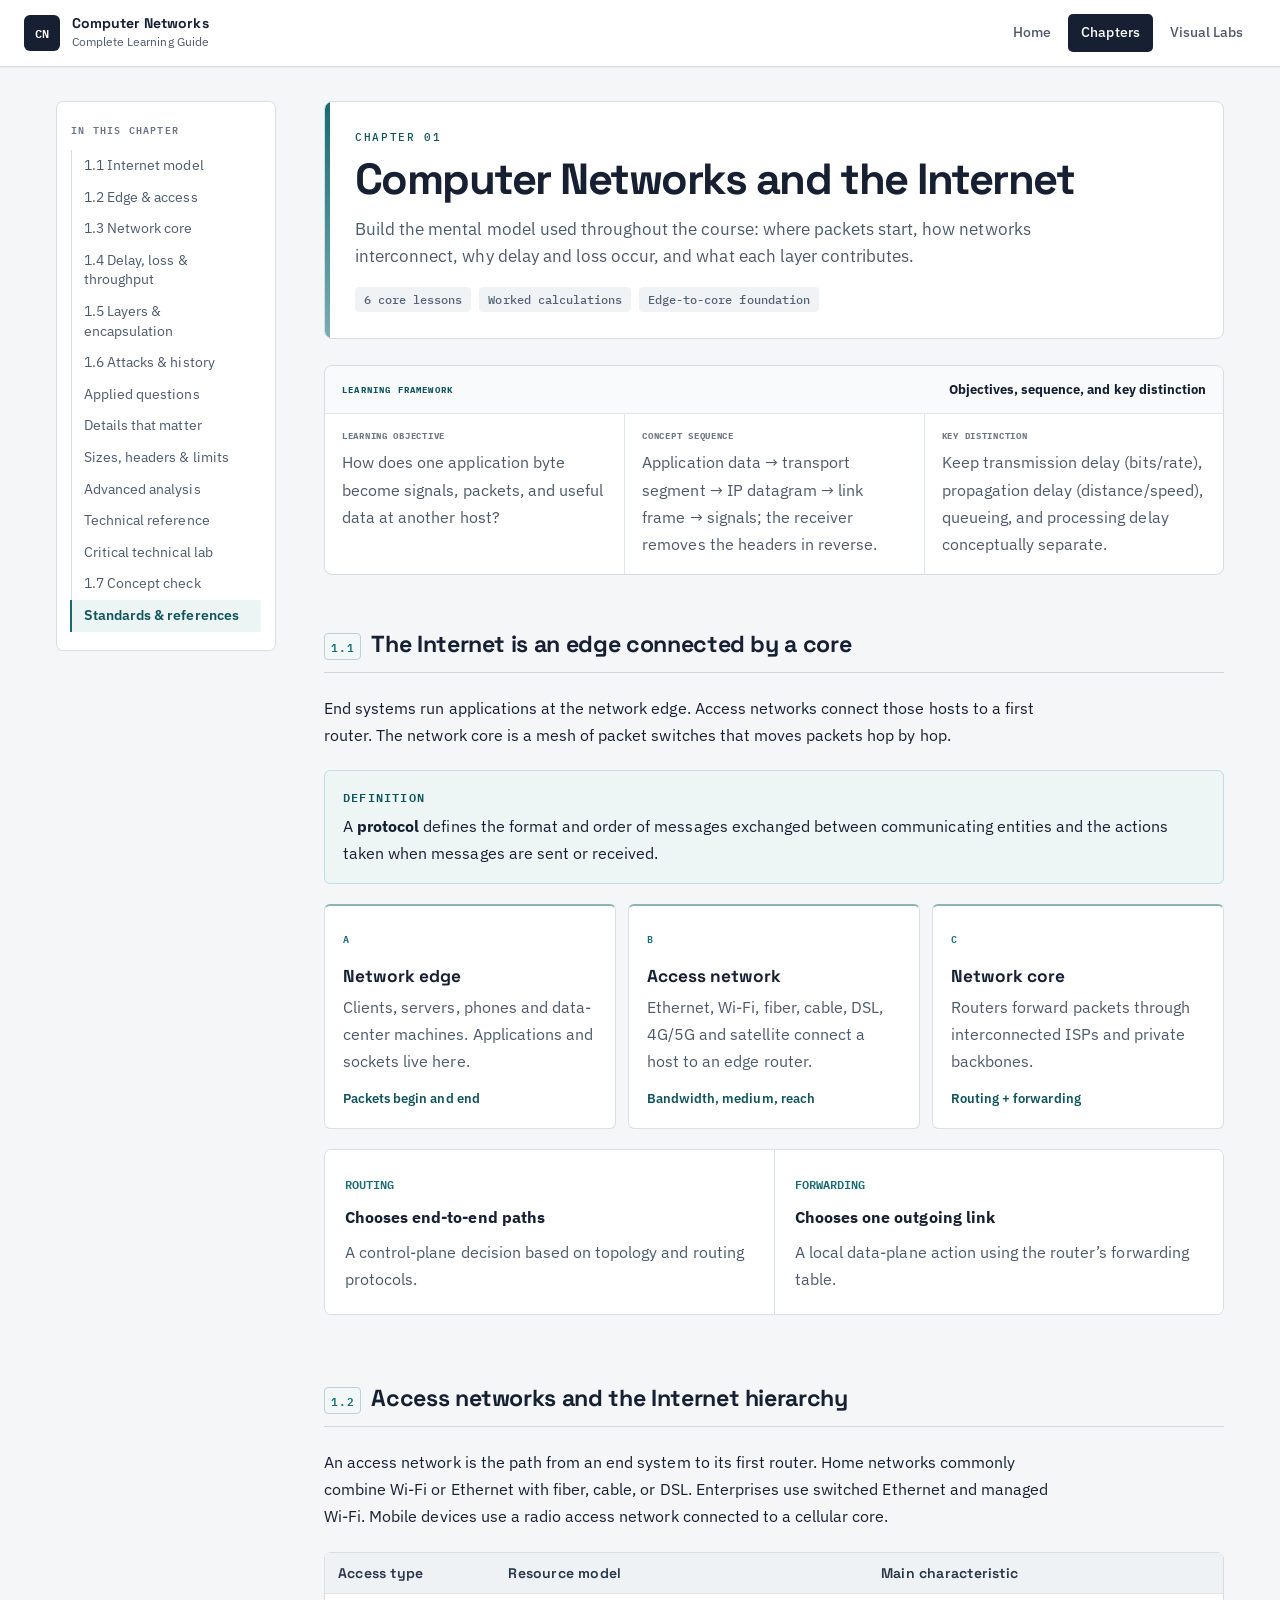
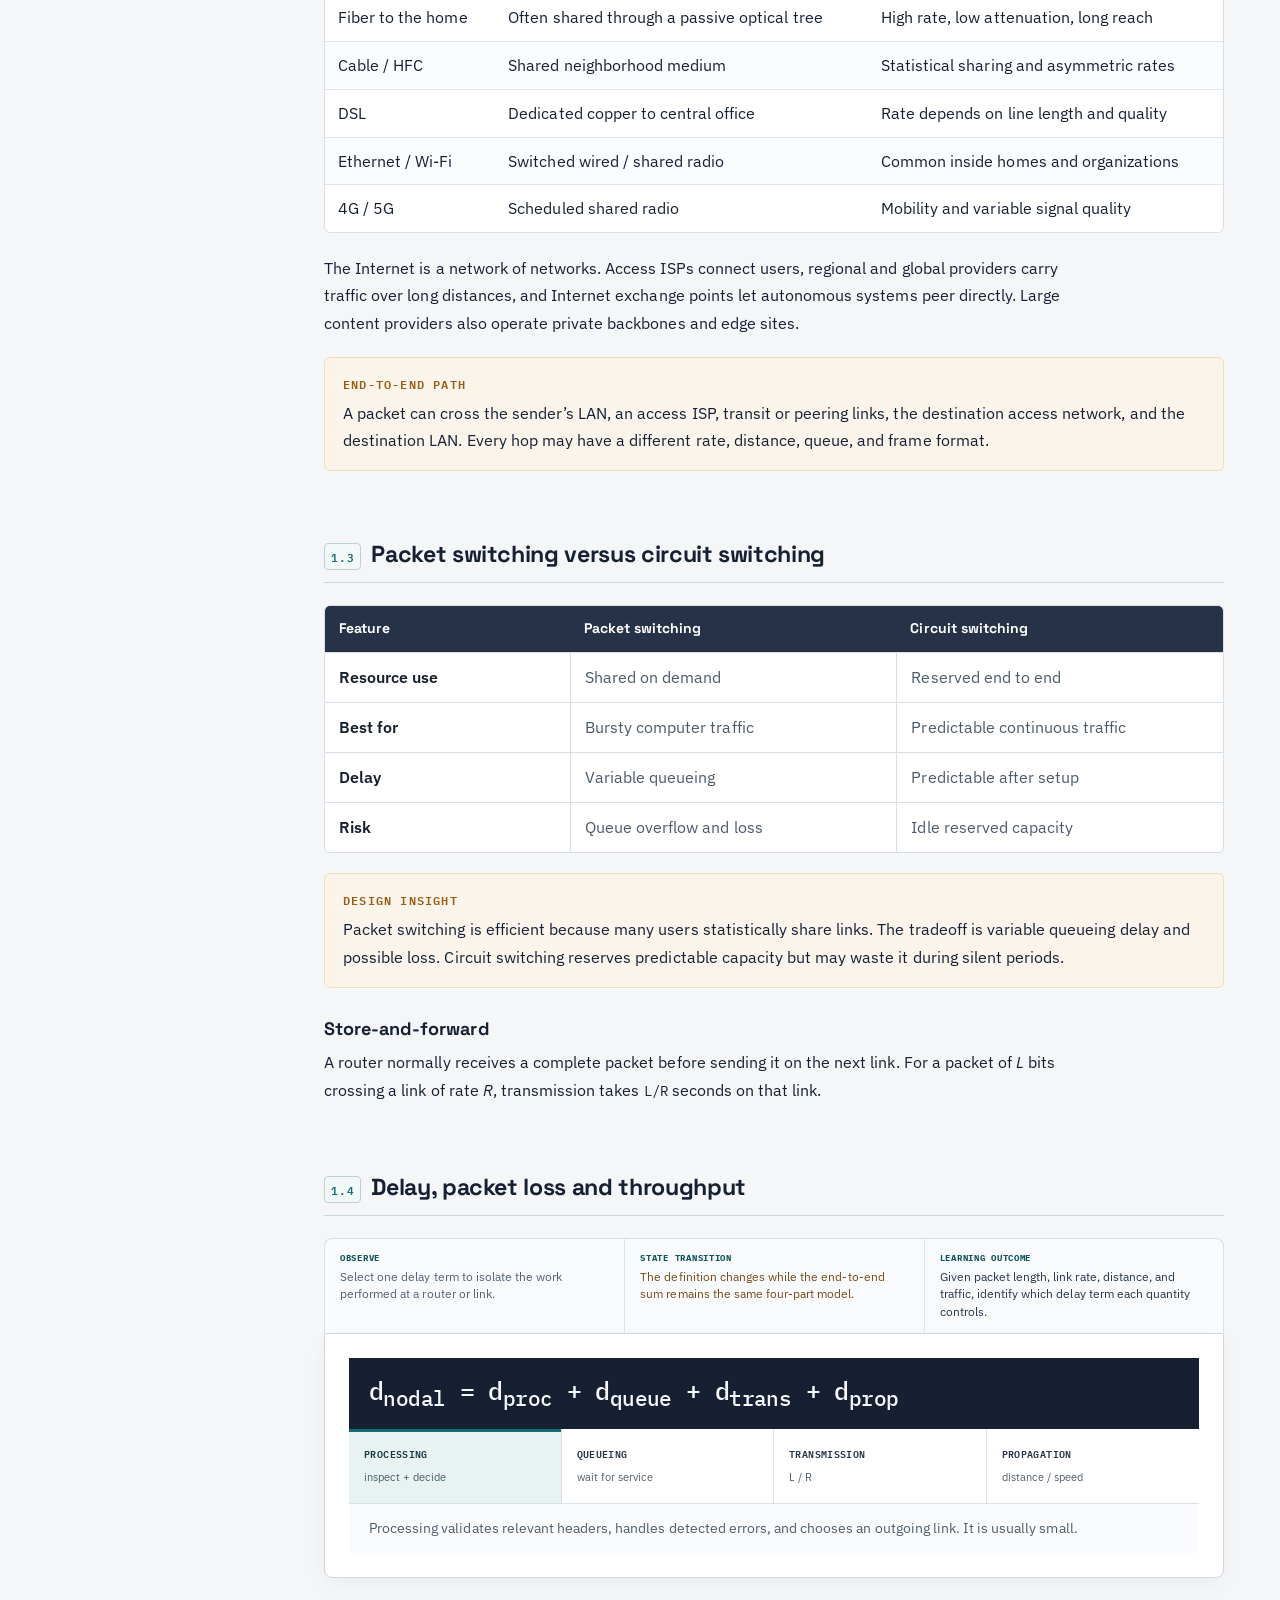
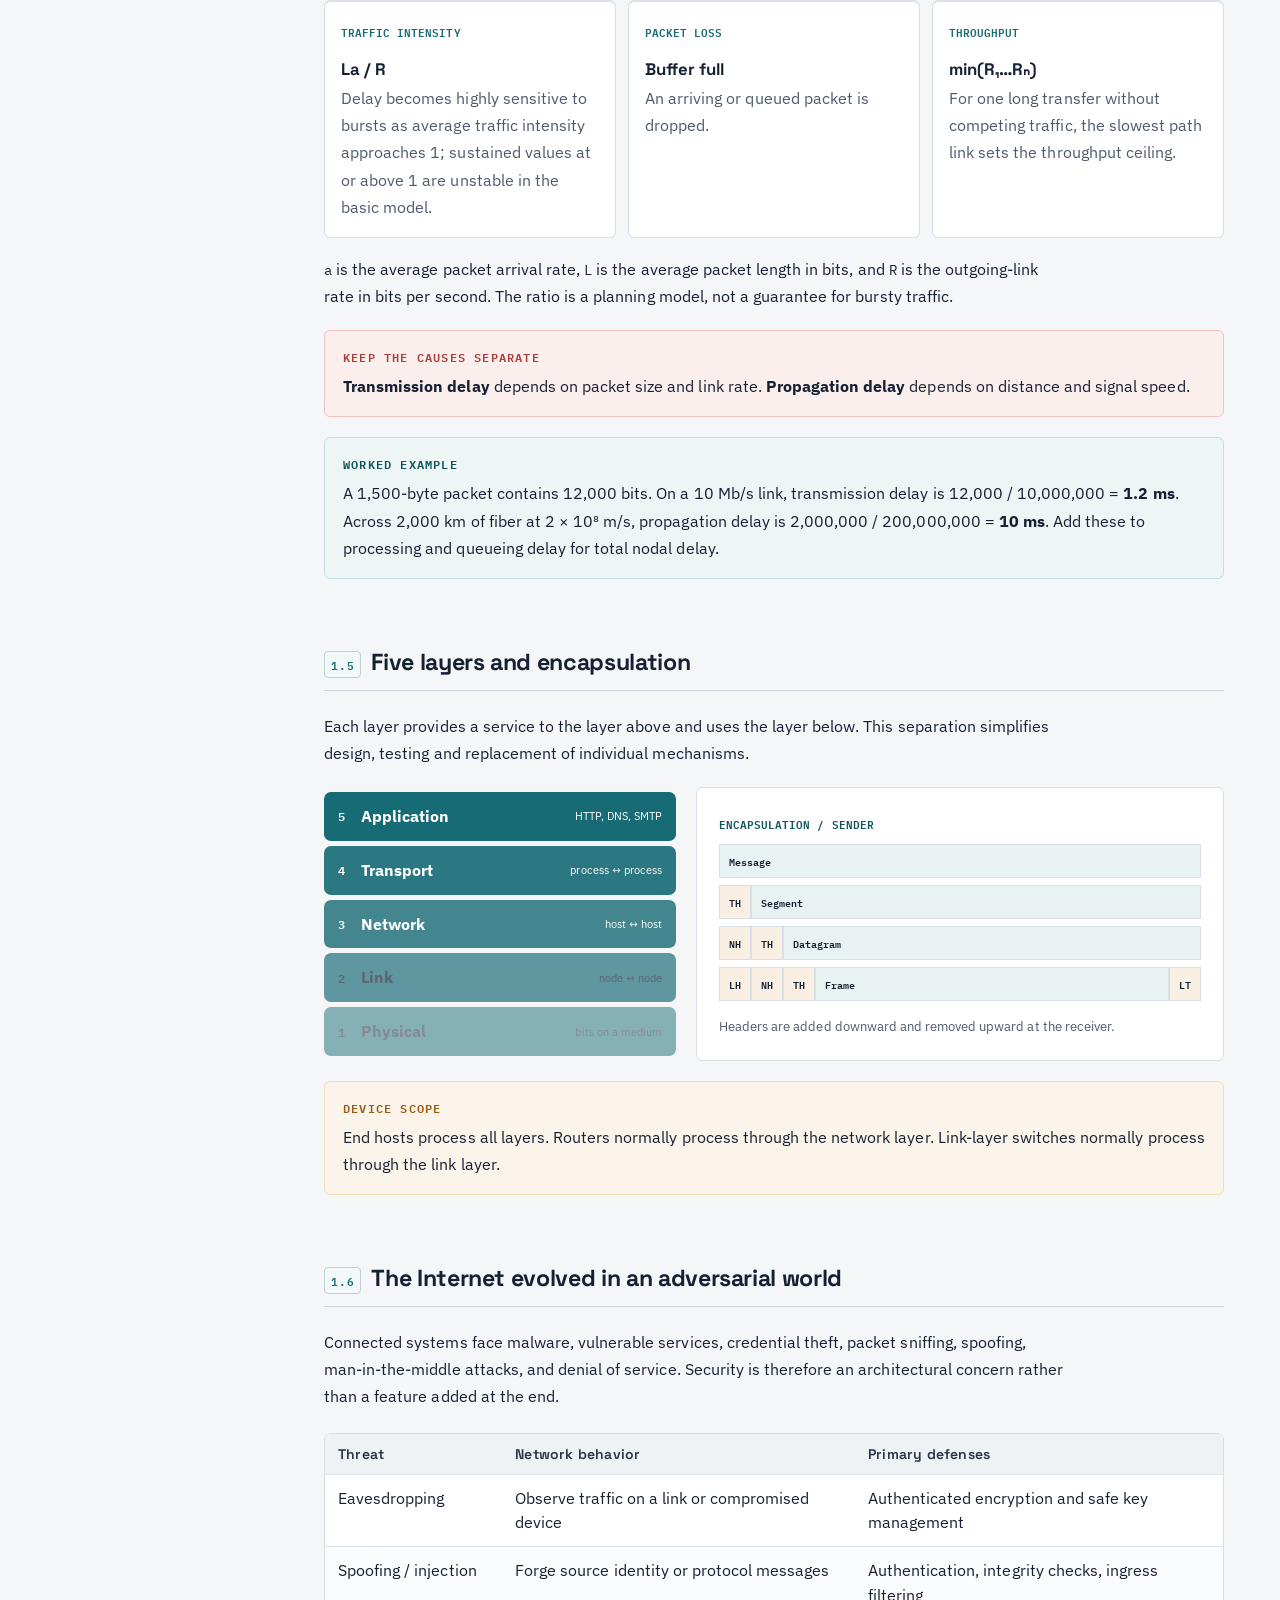
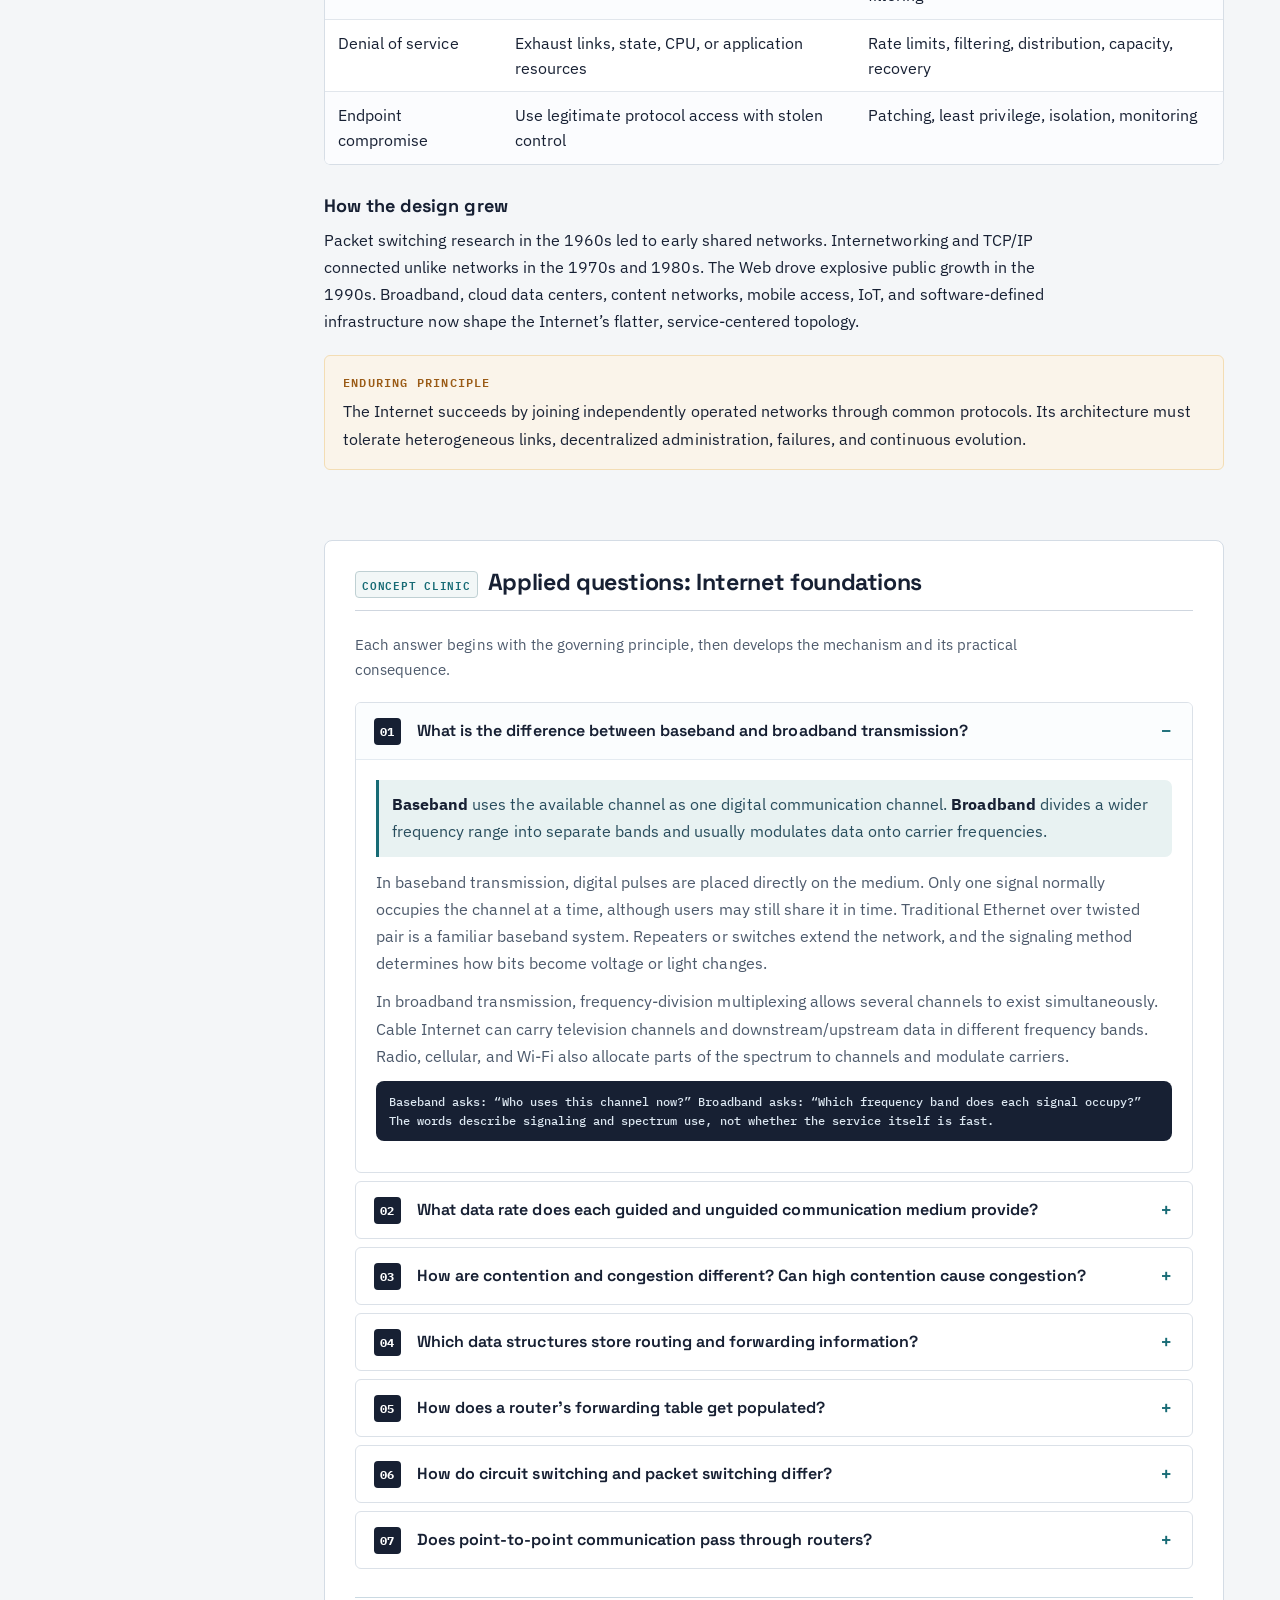
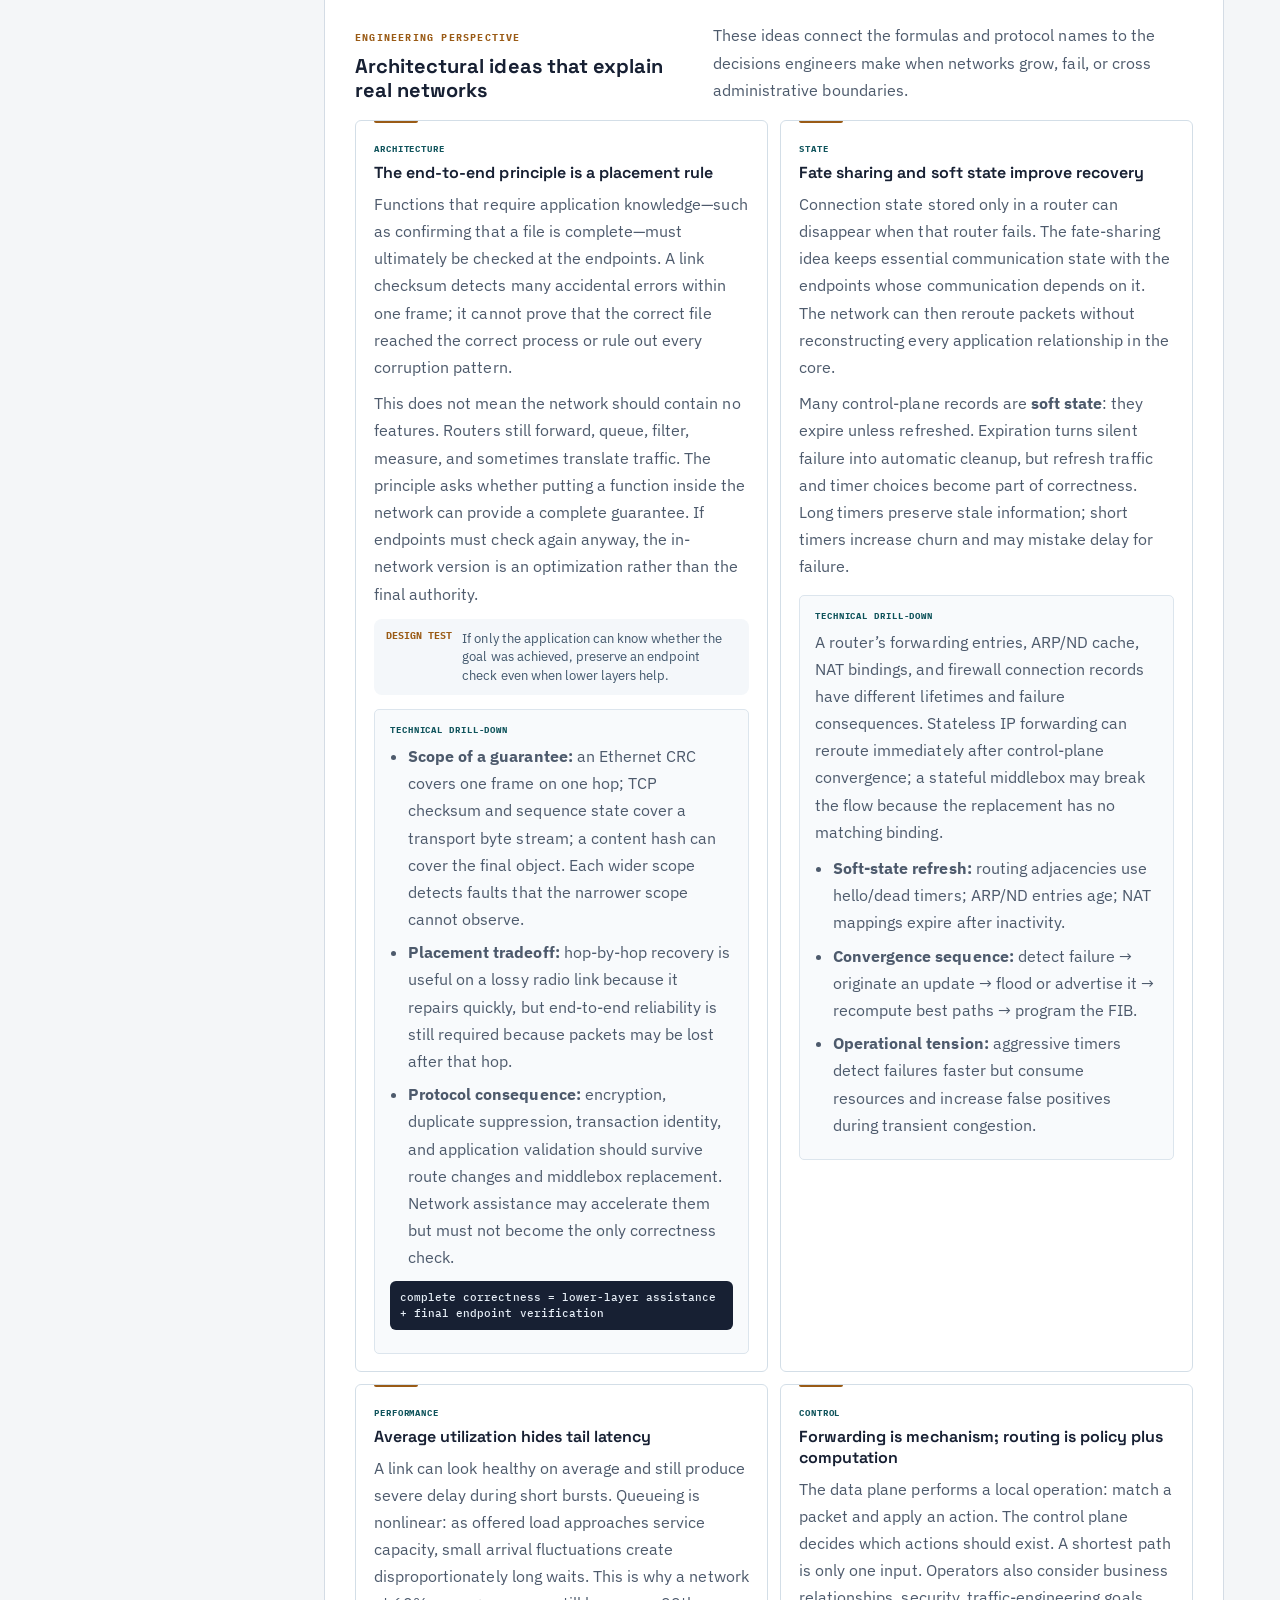
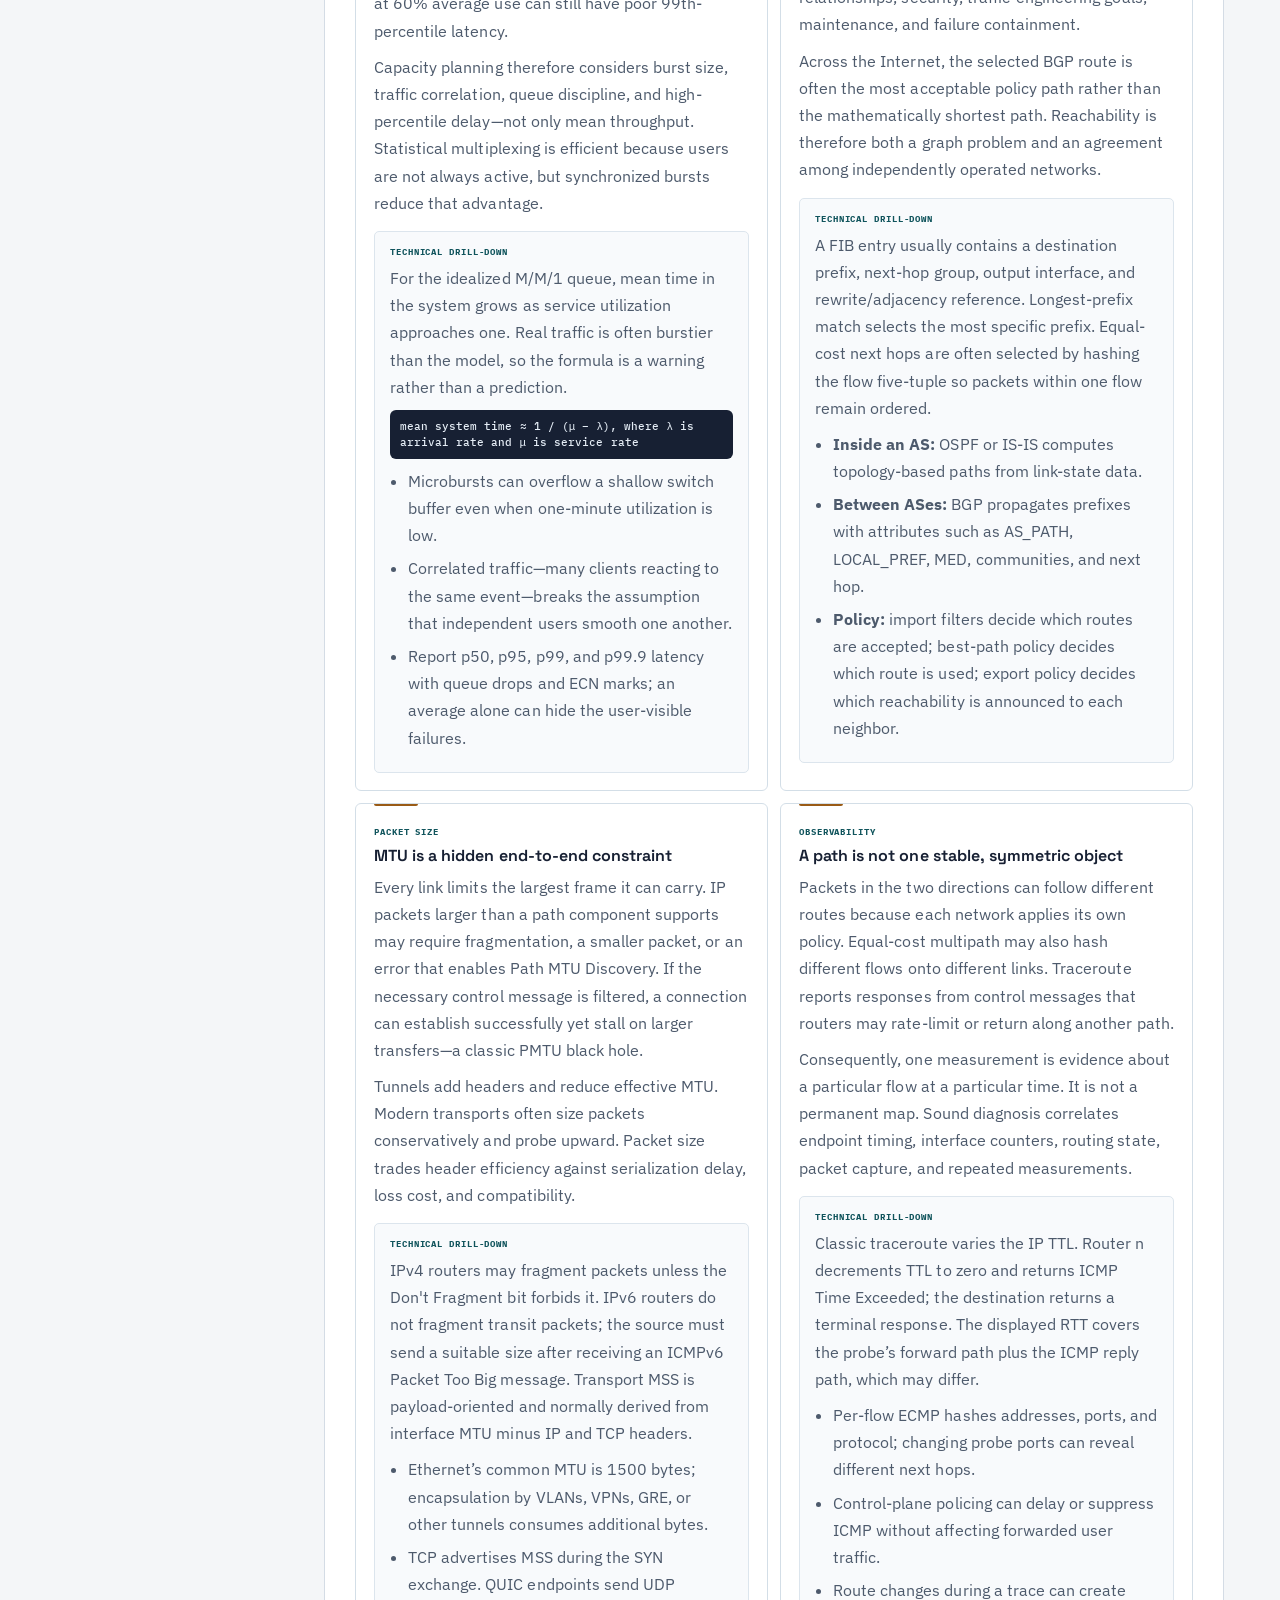
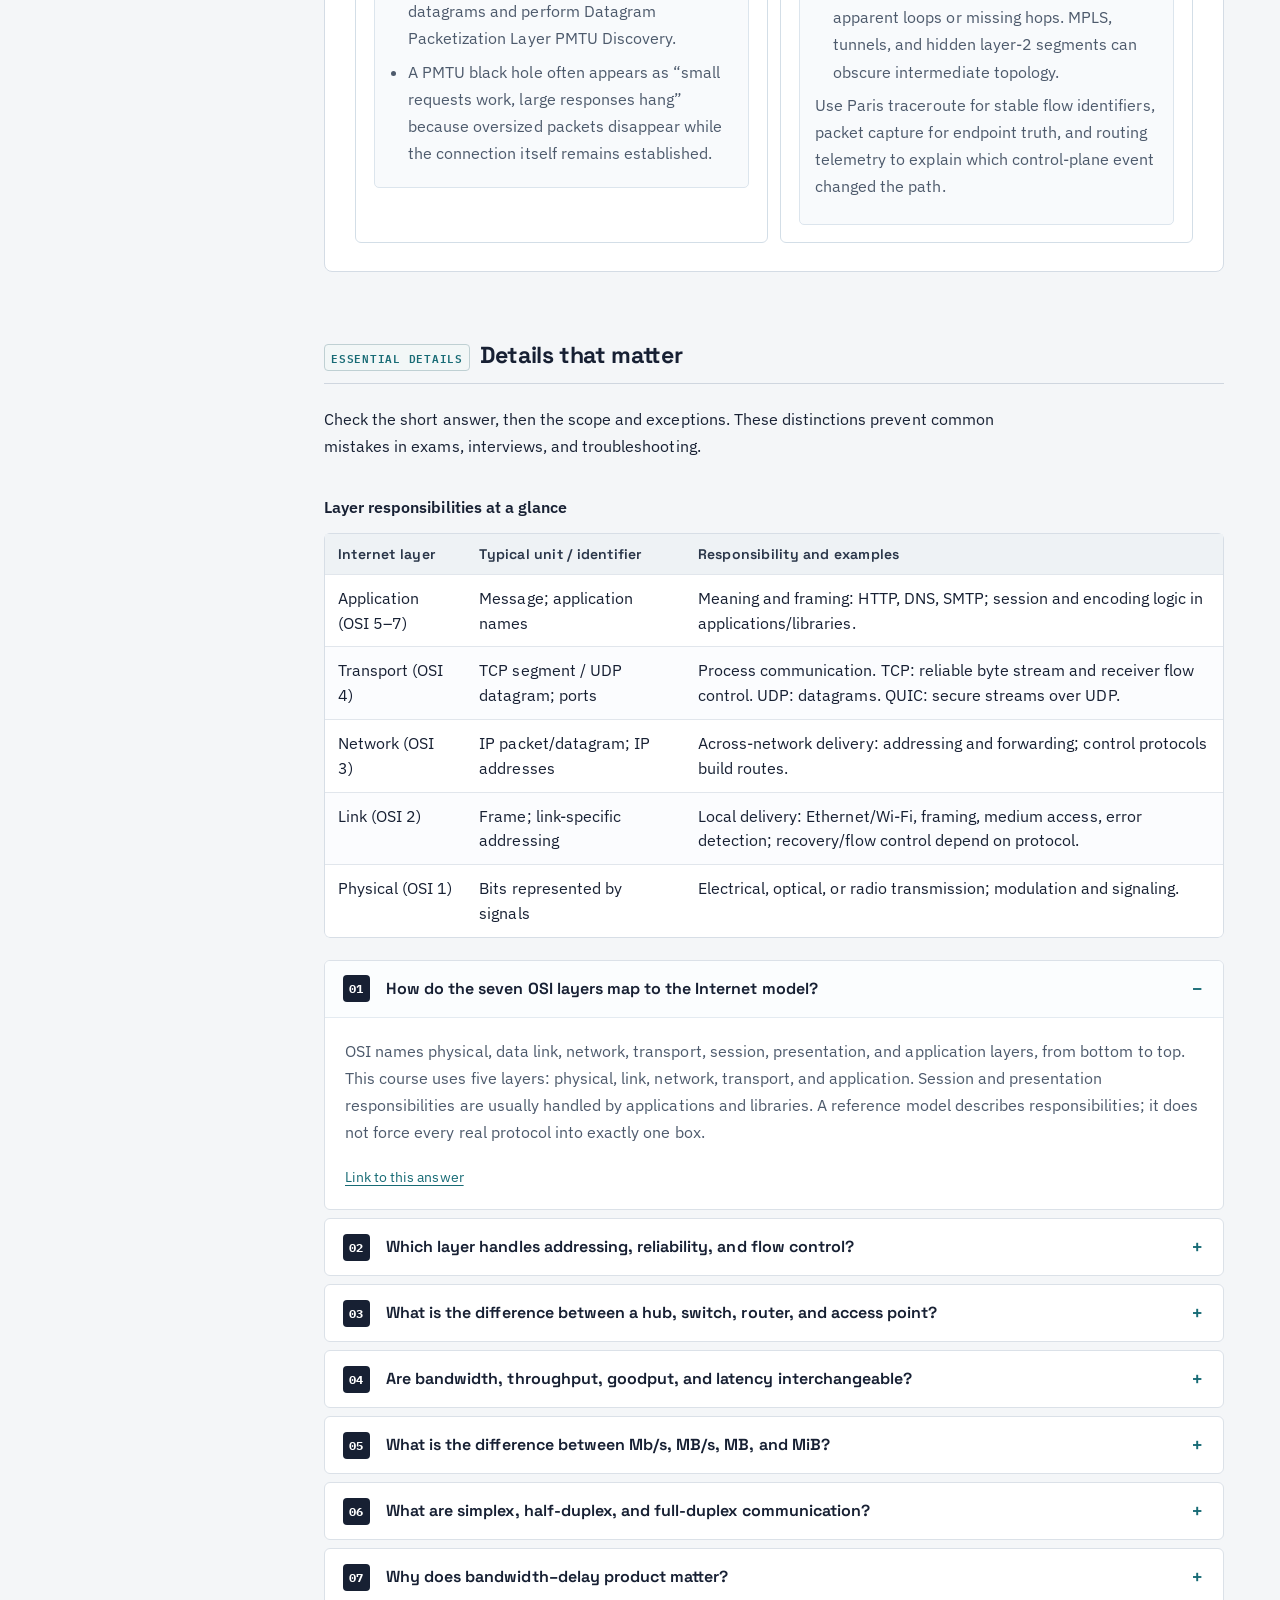
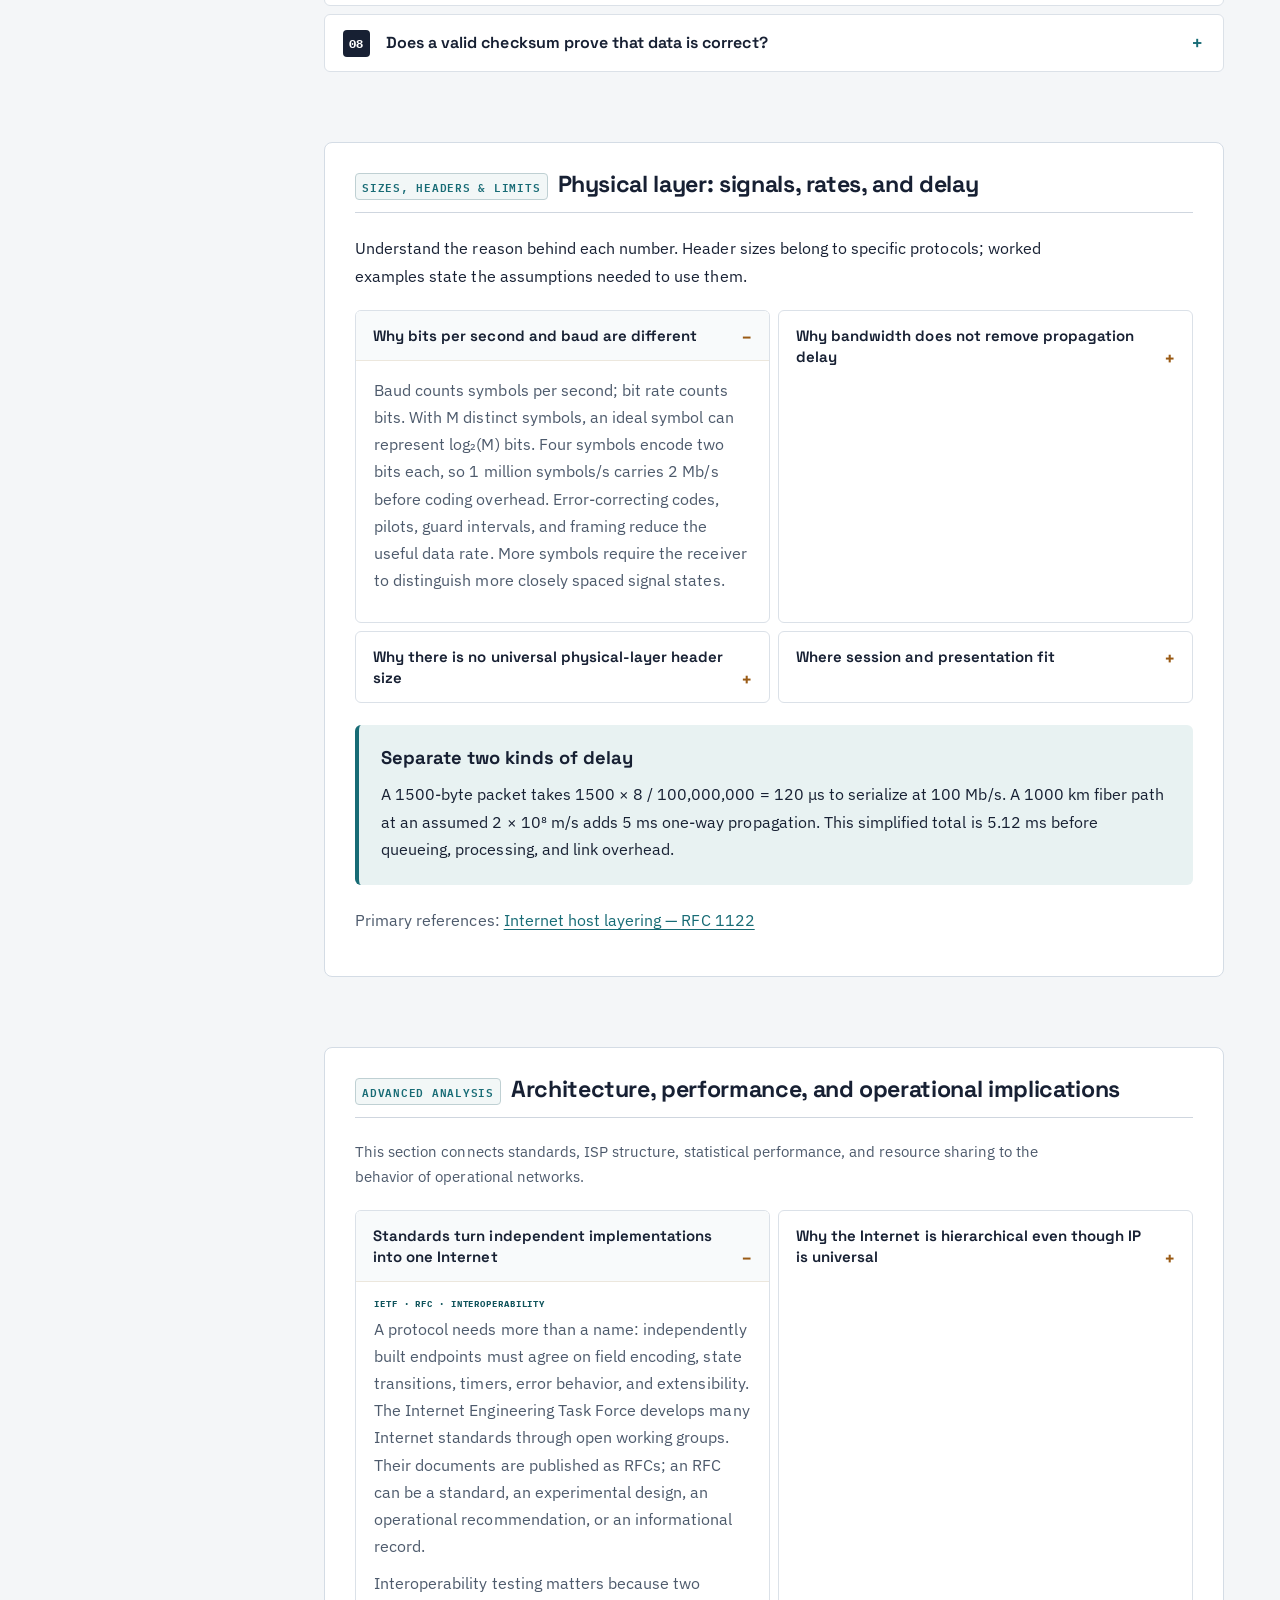
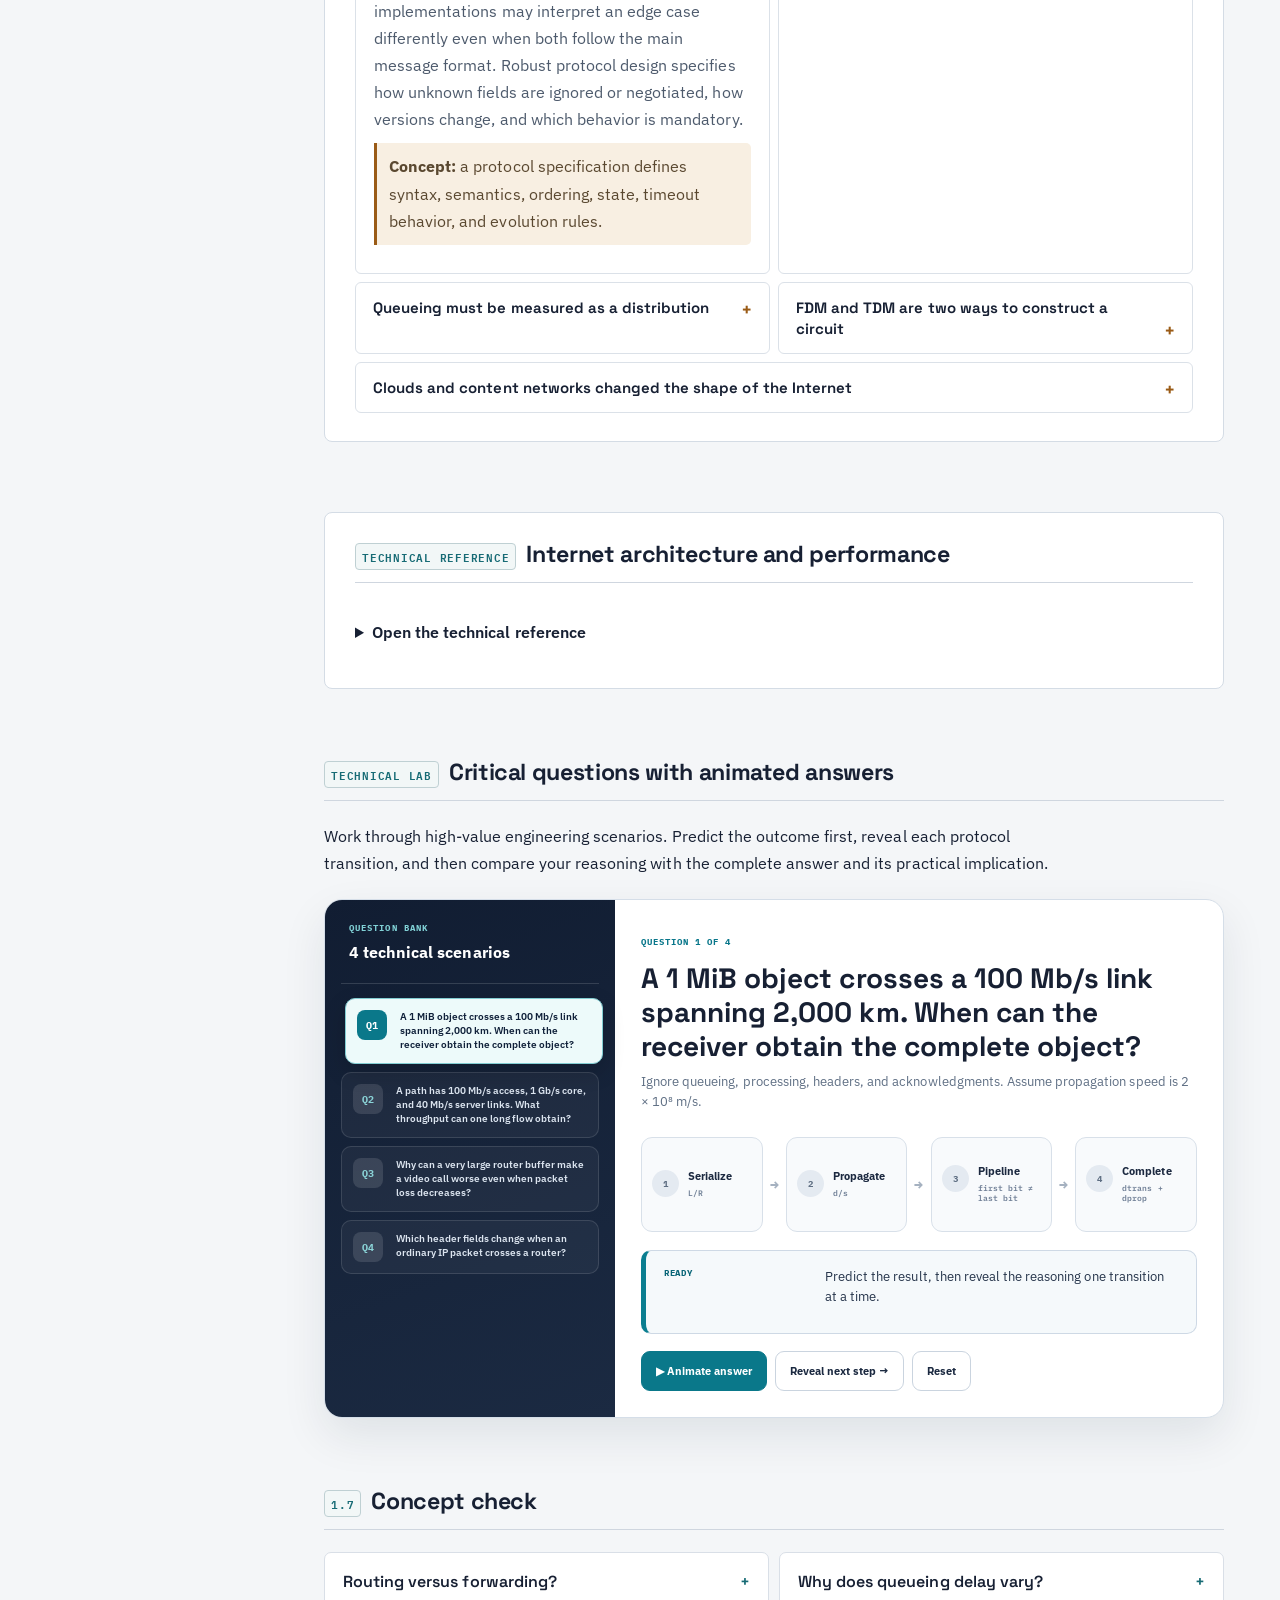
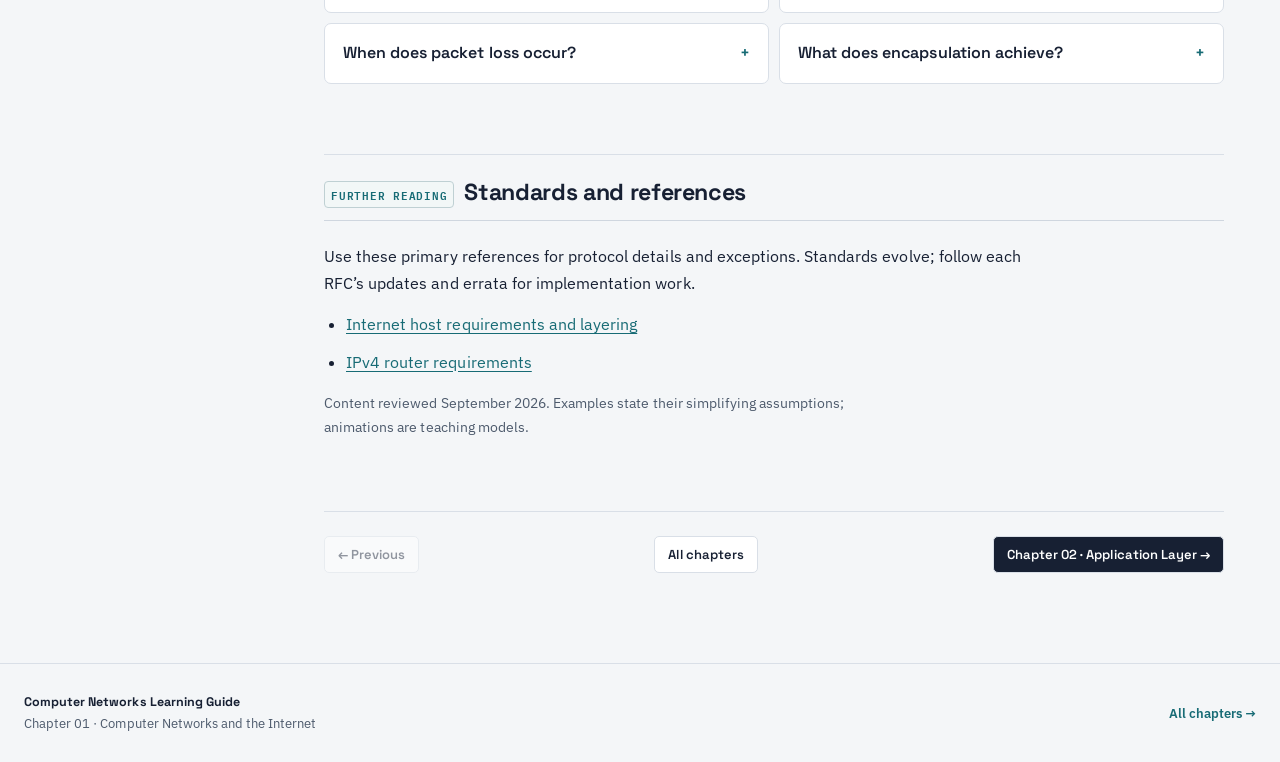
==== commit 8c6bc818: "Add header sizes, limits and worked examples across all layers" ====
--- a/chapter1.html
+++ b/chapter1.html
@@ -15,7 +15,7 @@
     <header class="chapter-masthead"><p class="chapter-kicker">Chapter 01</p><h1>Computer Networks and the Internet</h1><p class="chapter-intro">Build the mental model used throughout the course: where packets start, how networks interconnect, why delay and loss occur, and what each layer contributes.</p>
       <div class="chapter-meta"><span>6 core lessons</span><span>Worked calculations</span><span>Edge-to-core foundation</span></div></header>
 
-      <aside class="toc" aria-label="Chapter contents"><div class="toc-card"><h2>In this chapter</h2><ol><li><a class="current" href="#mental-model">1.1 Internet model</a></li><li><a href="#access">1.2 Edge & access</a></li><li><a href="#switching">1.3 Network core</a></li><li><a href="#delay">1.4 Delay, loss & throughput</a></li><li><a href="#layers">1.5 Layers & encapsulation</a></li><li><a href="#security-history">1.6 Attacks & history</a></li><li><a href="#questions-answered">Applied questions</a></li><li><a href="#essential-details">Details that matter</a></li><li><a href="#book-scan">Advanced analysis</a></li><li><a href="#master-reference">Technical reference</a></li><li><a href="#critical-questions">Critical technical lab</a></li><li><a href="#review">1.7 Concept check</a></li><li><a href="#sources">Standards &amp; references</a></li></ol></div></aside>
+      <aside class="toc" aria-label="Chapter contents"><div class="toc-card"><h2>In this chapter</h2><ol><li><a class="current" href="#mental-model">1.1 Internet model</a></li><li><a href="#access">1.2 Edge & access</a></li><li><a href="#switching">1.3 Network core</a></li><li><a href="#delay">1.4 Delay, loss & throughput</a></li><li><a href="#layers">1.5 Layers & encapsulation</a></li><li><a href="#security-history">1.6 Attacks & history</a></li><li><a href="#questions-answered">Applied questions</a></li><li><a href="#essential-details">Details that matter</a></li><li><a href="#layer-details">Sizes, headers &amp; limits</a></li><li><a href="#book-scan">Advanced analysis</a></li><li><a href="#master-reference">Technical reference</a></li><li><a href="#critical-questions">Critical technical lab</a></li><li><a href="#review">1.7 Concept check</a></li><li><a href="#sources">Standards &amp; references</a></li></ol></div></aside>
     <article class="chapter-body" id="chapter-content"><section class="chapter-orientation" aria-label="Chapter roadmap"><div class="orientation-title"><span>LEARNING FRAMEWORK</span><b>Objectives, sequence, and key distinction</b></div><div class="orientation-grid"><article><span>LEARNING OBJECTIVE</span><p>How does one application byte become signals, packets, and useful data at another host?</p></article><article><span>CONCEPT SEQUENCE</span><p>Application data → transport segment → IP datagram → link frame → signals; the receiver removes the headers in reverse.</p></article><article><span>KEY DISTINCTION</span><p>Keep transmission delay (bits/rate), propagation delay (distance/speed), queueing, and processing delay conceptually separate.</p></article></div></section>
       <section class="chapter-section" id="mental-model">
         <h2><span>1.1</span> The Internet is an edge connected by a core</h2>
@@ -99,6 +99,9 @@
 <details class="qa-item" id="checksum-proof"><summary><span class="qa-number">08</span>Does a valid checksum prove that data is correct?</summary><div class="qa-answer"><p>No. Error-detection codes have undetectable error patterns, and an attacker can often recompute an ordinary checksum. A link CRC checks a frame over one hop; a transport checksum checks a different scope. Neither proves that the application received the intended file. Use authenticated integrity for adversarial changes, and application-level validation when correctness depends on the meaning or completeness of the data.</p><a class="answer-permalink" href="#checksum-proof">Link to this answer</a></div></details>
 </div></section>
 <!-- essentials:end -->
+<!-- layer-details:start -->
+<section class="chapter-section scan-section" id="layer-details"><h2><span>Sizes, headers &amp; limits</span> Physical layer: signals, rates, and delay</h2><p>Understand the reason behind each number. Header sizes belong to specific protocols; worked examples state the assumptions needed to use them.</p><div class="scan-grid"><details class="scan-card" open><summary>Why bits per second and baud are different</summary><div class="scan-body"><p>Baud counts symbols per second; bit rate counts bits. With M distinct symbols, an ideal symbol can represent log₂(M) bits. Four symbols encode two bits each, so 1 million symbols/s carries 2 Mb/s before coding overhead. Error-correcting codes, pilots, guard intervals, and framing reduce the useful data rate. More symbols require the receiver to distinguish more closely spaced signal states.</p></div></details><details class="scan-card"><summary>Why bandwidth does not remove propagation delay</summary><div class="scan-body"><p>Transmission delay is L/R: packet bits divided by link bit rate. Propagation delay is distance/signal speed. Increasing R shortens serialization, but does not make the signal travel faster. Queueing and processing add separate delays. A repeater regenerates signals; it does not select an IP route.</p></div></details><details class="scan-card"><summary>Why there is no universal physical-layer header size</summary><div class="scan-body"><p>The physical layer encodes link frames into electrical, optical, or radio signals. Synchronization, training, modulation, and forward error correction depend on the particular PHY. An Ethernet preamble is not an IP header, and a Wi-Fi PHY preamble is not the 802.11 MAC header. Always state the technology before assigning an overhead size.</p></div></details><details class="scan-card"><summary>Where session and presentation fit</summary><div class="scan-body"><p>The seven-layer OSI model separates application, presentation, and session functions. The Internet stack normally implements these in application protocols and libraries: encoding/compression, cryptographic protection, dialog state, and resumption. They have no universal mandatory session or presentation header. TLS records and application cookies are concrete mechanisms, not fixed headers that every packet must contain.</p></div></details></div><div class="worked-example"><h3>Separate two kinds of delay</h3><p>A 1500-byte packet takes 1500 × 8 / 100,000,000 = 120 μs to serialize at 100 Mb/s. A 1000 km fiber path at an assumed 2 × 10⁸ m/s adds 5 ms one-way propagation. This simplified total is 5.12 ms before queueing, processing, and link overhead.</p></div><p class="table-note">Primary references: <a href="https://www.rfc-editor.org/rfc/rfc1122.html">Internet host layering — RFC 1122</a></p></section>
+<!-- layer-details:end -->
 <section class="chapter-section scan-section" id="book-scan"><h2><span>Advanced analysis</span> Architecture, performance, and operational implications</h2><p class="scan-intro">This section connects standards, ISP structure, statistical performance, and resource sharing to the behavior of operational networks.</p><div class="scan-grid"><details class="scan-card" open><summary>Standards turn independent implementations into one Internet</summary><div class="scan-body"><span class="scan-label">IETF · RFC · INTEROPERABILITY</span><p>A protocol needs more than a name: independently built endpoints must agree on field encoding, state transitions, timers, error behavior, and extensibility. The Internet Engineering Task Force develops many Internet standards through open working groups. Their documents are published as RFCs; an RFC can be a standard, an experimental design, an operational recommendation, or an informational record.</p><p>Interoperability testing matters because two implementations may interpret an edge case differently even when both follow the main message format. Robust protocol design specifies how unknown fields are ignored or negotiated, how versions change, and which behavior is mandatory.</p><p class="scan-key"><strong>Concept:</strong> a protocol specification defines syntax, semantics, ordering, state, timeout behavior, and evolution rules.</p></div></details><details class="scan-card"><summary>Why the Internet is hierarchical even though IP is universal</summary><div class="scan-body"><span class="scan-label">ACCESS · TRANSIT · PEERING</span><p>A full mesh among access networks would require a quadratic number of relationships. Instead, access ISPs buy transit from larger providers, networks peer at Internet exchange points, and content providers connect directly or place caches inside access networks.</p><ul><li><strong>Customer–provider:</strong> the customer pays for reachability to the wider Internet.</li><li><strong>Peering:</strong> networks exchange traffic directly according to commercial and technical policy.</li><li><strong>Private backbone:</strong> a large service provider carries traffic over its own long-haul network and exits near the user.</li></ul><p>BGP expresses this policy-rich connectivity. The result is scalable, but the path chosen by policy may differ from the shortest geographic path.</p></div></details><details class="scan-card"><summary>Queueing must be measured as a distribution</summary><div class="scan-body"><span class="scan-label">TRAFFIC INTENSITY · BURSTS · TAILS</span><p>The ratio <code>La/R</code> compares offered load with link capacity, where <code>L</code> is average packet length, <code>a</code> is average packet arrival rate, and <code>R</code> is transmission rate. When the long-run ratio exceeds one, no finite queue can remain stable. As it approaches one, delay becomes highly sensitive to burst timing.</p><p>Mean delay alone is incomplete. Engineers track variance and the probability that delay exceeds a service objective. Packet loss probability also rises as buffers fill. Retransmission can recover data, but it adds load and can worsen congestion if the sender does not reduce its rate.</p><p class="scan-key"><strong>Measure together:</strong> throughput, mean delay, tail delay, jitter, queue occupancy, drop rate, and retransmitted bytes.</p></div></details><details class="scan-card"><summary>FDM and TDM are two ways to construct a circuit</summary><div class="scan-body"><span class="scan-label">RESOURCE RESERVATION</span><p>Frequency-division multiplexing assigns each circuit a frequency band for the session. Time-division multiplexing divides time into repeating frames and assigns each circuit one or more slots. In either case, the circuit obtains a predictable rate even when it has no data to send.</p><p>Packet switching instead schedules packets on demand. Statistical multiplexing improves utilization for bursty sources but produces queueing. A modern packet network can approximate circuit-like treatment with admission control, shaping, priority queues, or reserved capacity, yet ordinary TCP connection setup by itself reserves no network resources.</p></div></details><details class="scan-card wide"><summary>Clouds and content networks changed the shape of the Internet</summary><div class="scan-body"><span class="scan-label">PRIVATE NETWORKS · EDGE DELIVERY</span><p>Large service providers operate data centers, private wide-area backbones, edge points of presence, and direct peering links. Traffic may enter the provider’s network close to the user and remain there until it reaches a selected data center. This reduces dependence on third-party transit and gives the provider control over routing, capacity, replication, and failover.</p><p>Cloud platforms combine computing and storage with high-performance internal networks. The application’s observed latency can therefore depend more on region choice, edge placement, and private backbone routing than on the public Internet core alone.</p></div></details></div></section>
 
       <section class="chapter-section master-reference" id="master-reference"><h2><span>Technical reference</span> Internet architecture and performance</h2><details class="reference-disclosure"><summary>Open the technical reference</summary><p class="reference-intro">Use this section as the compact reference for the chapter. It connects terminology, calculations, protocol behavior, and the decisions made at each layer.</p><div class="reference-grid">
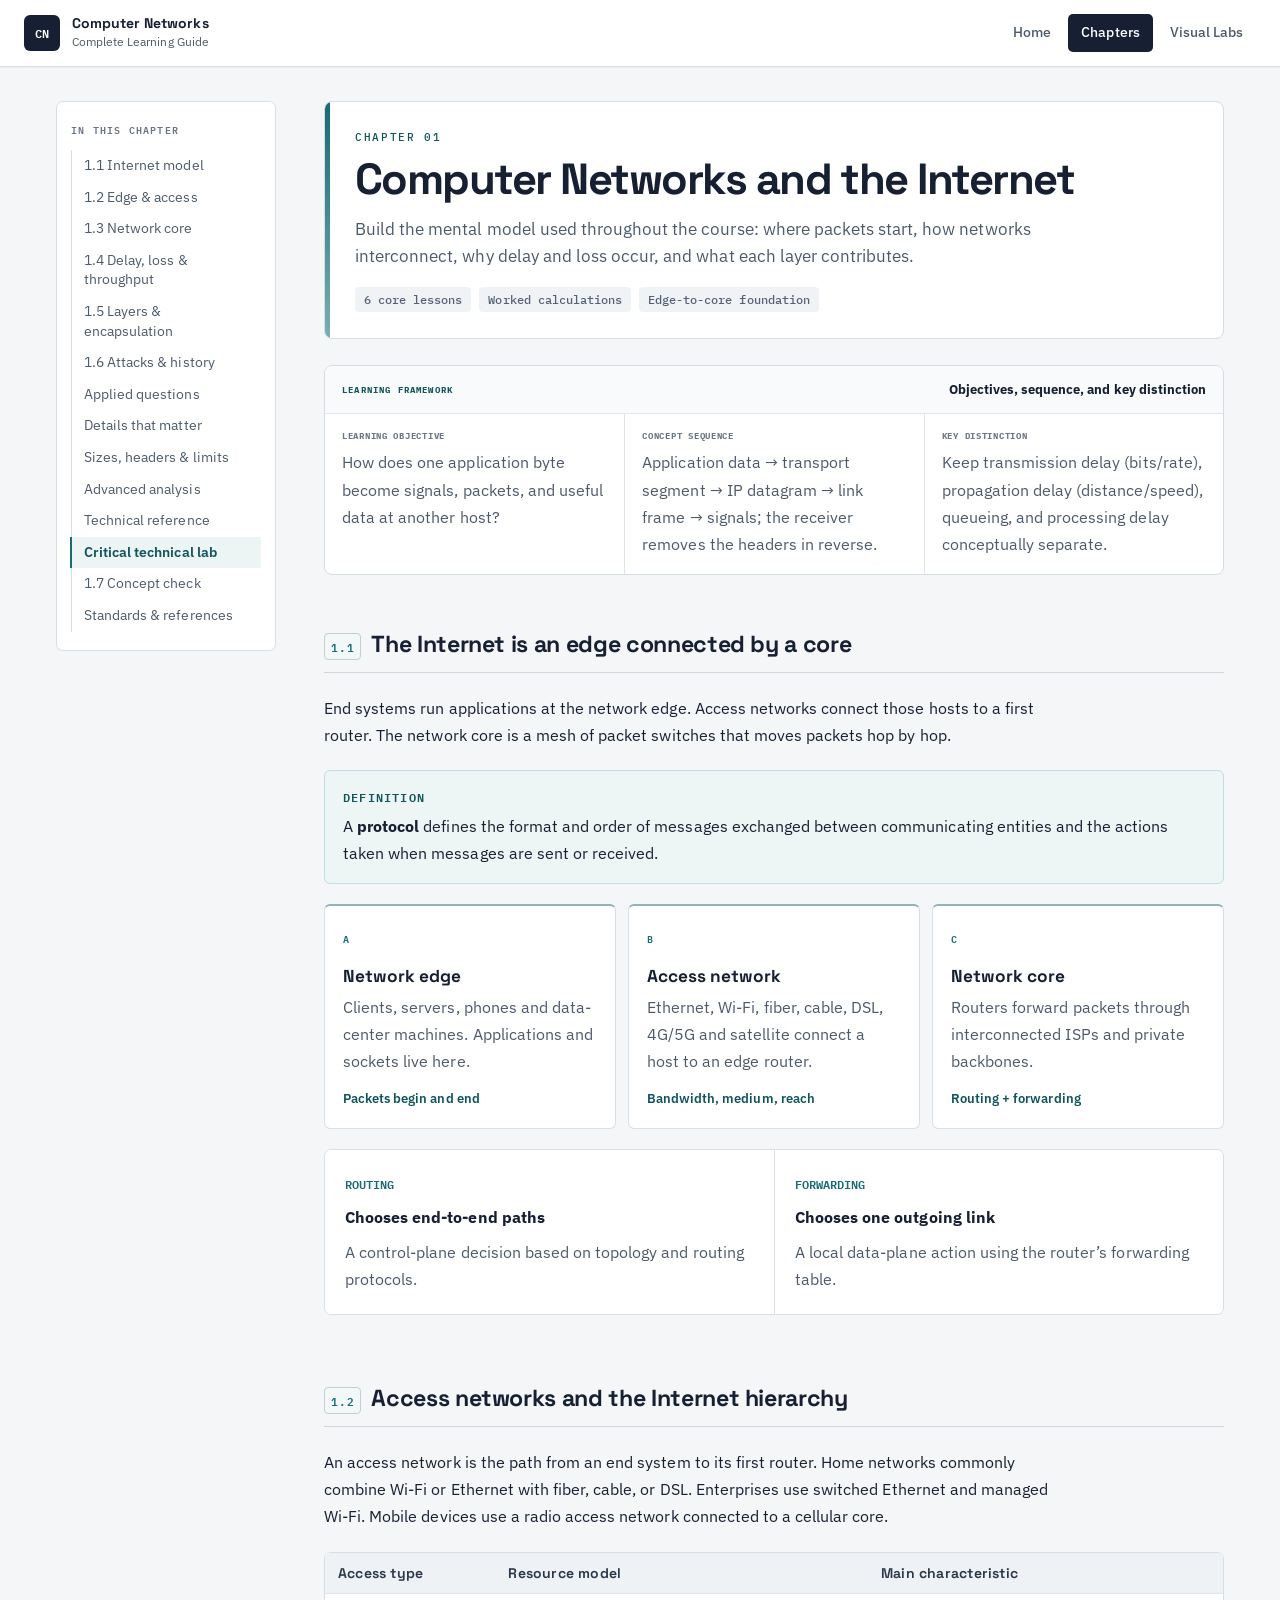
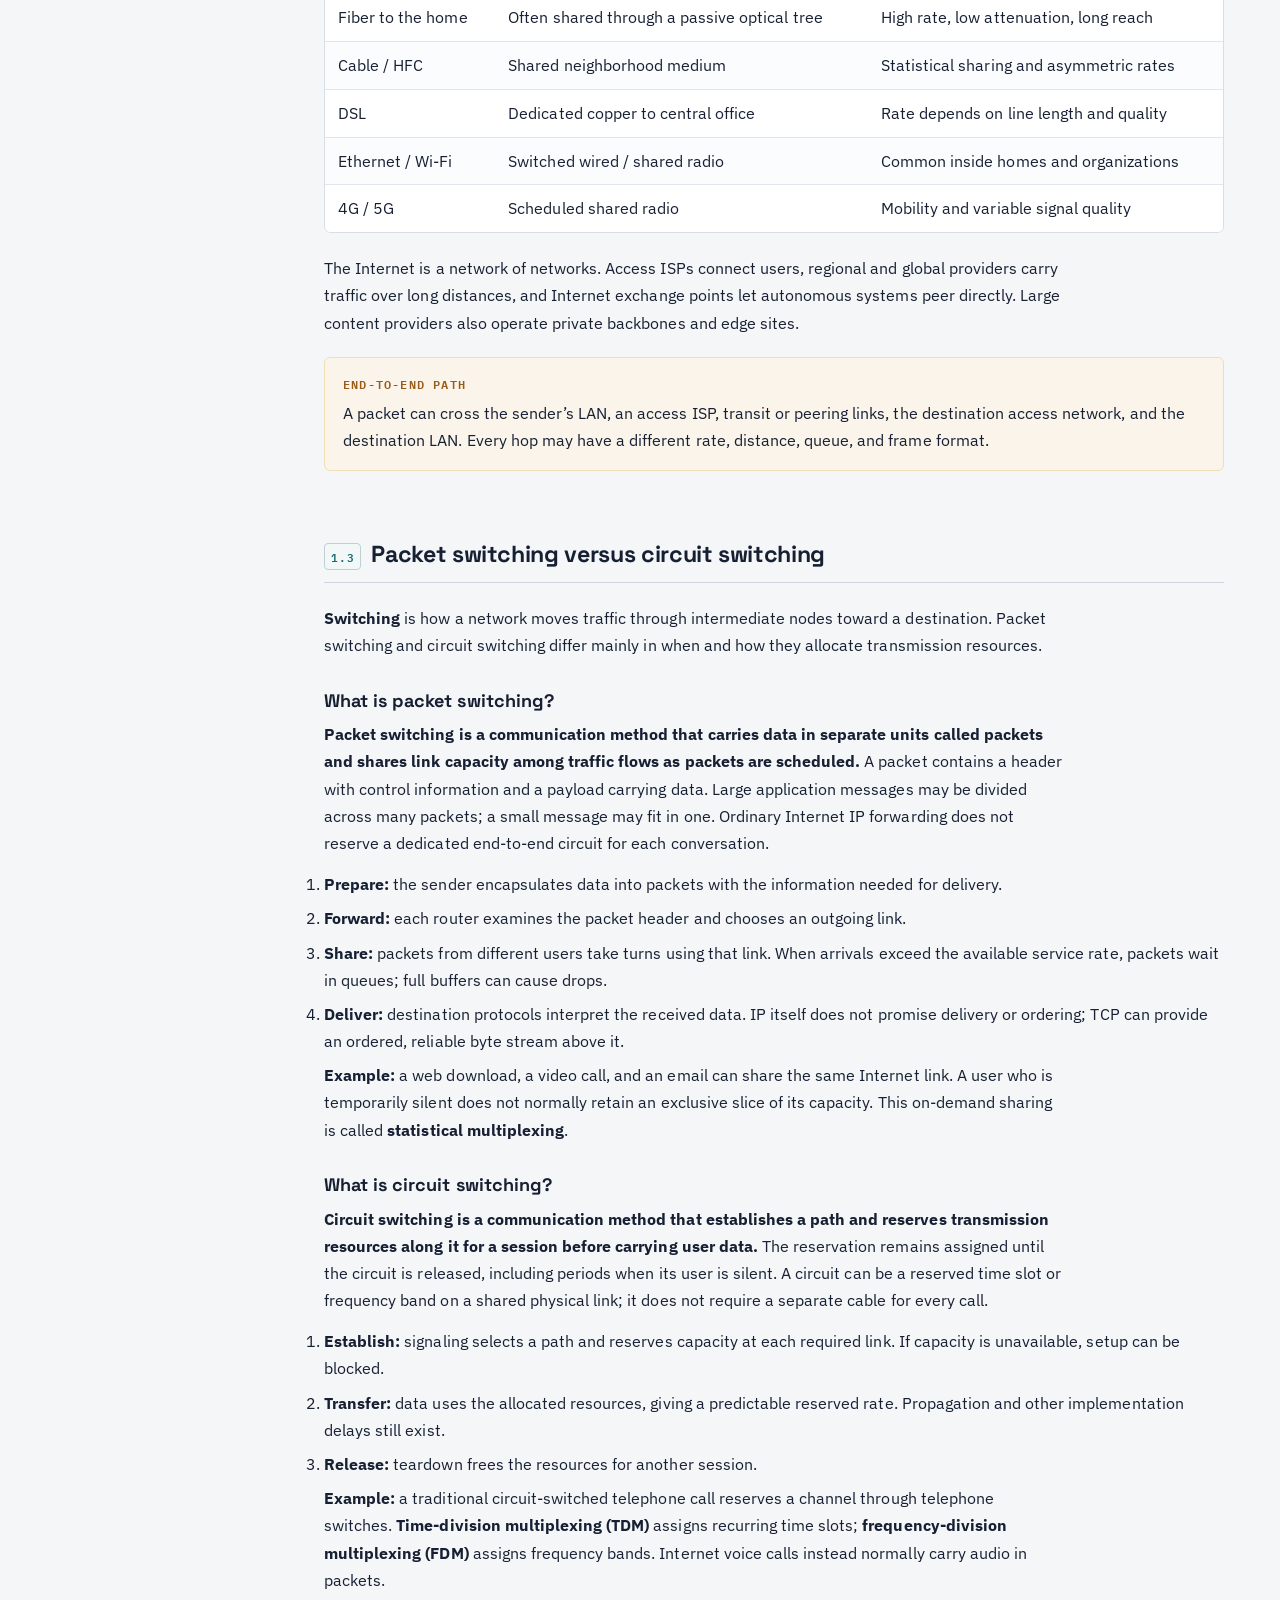
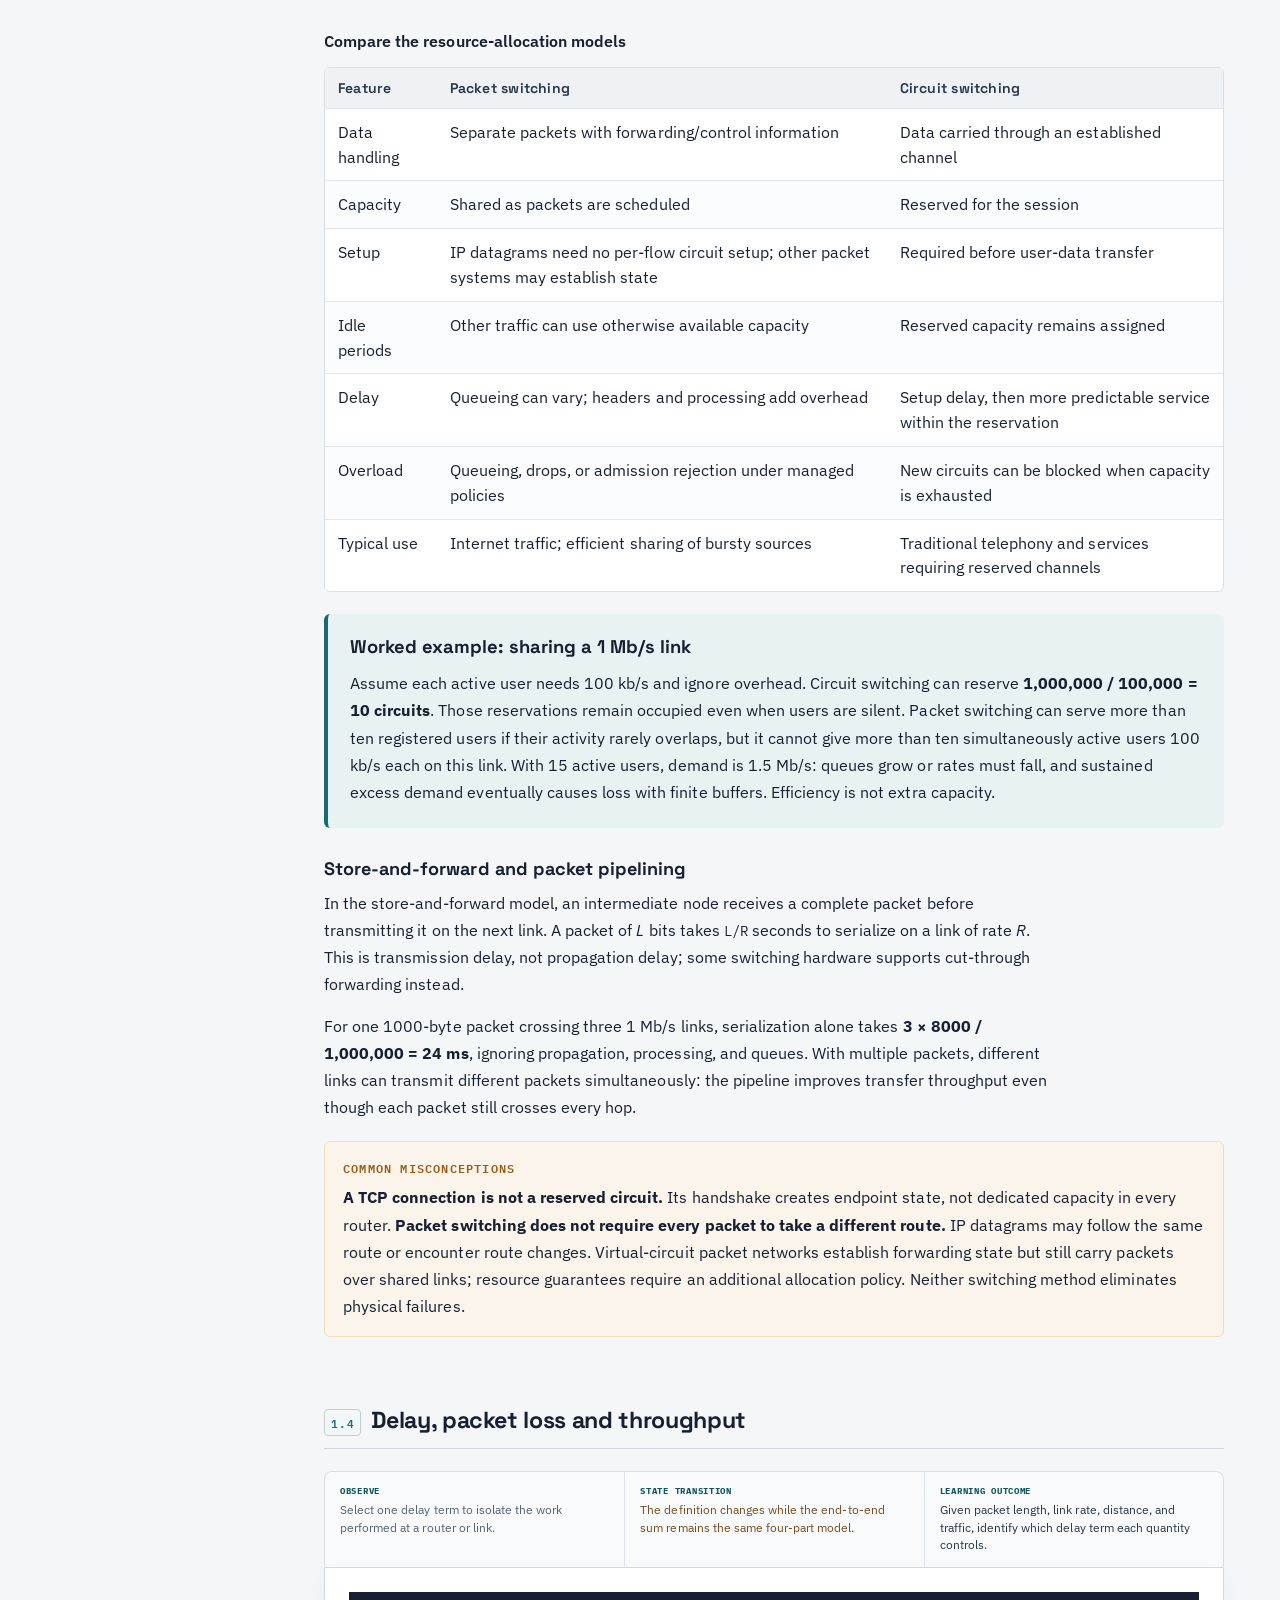
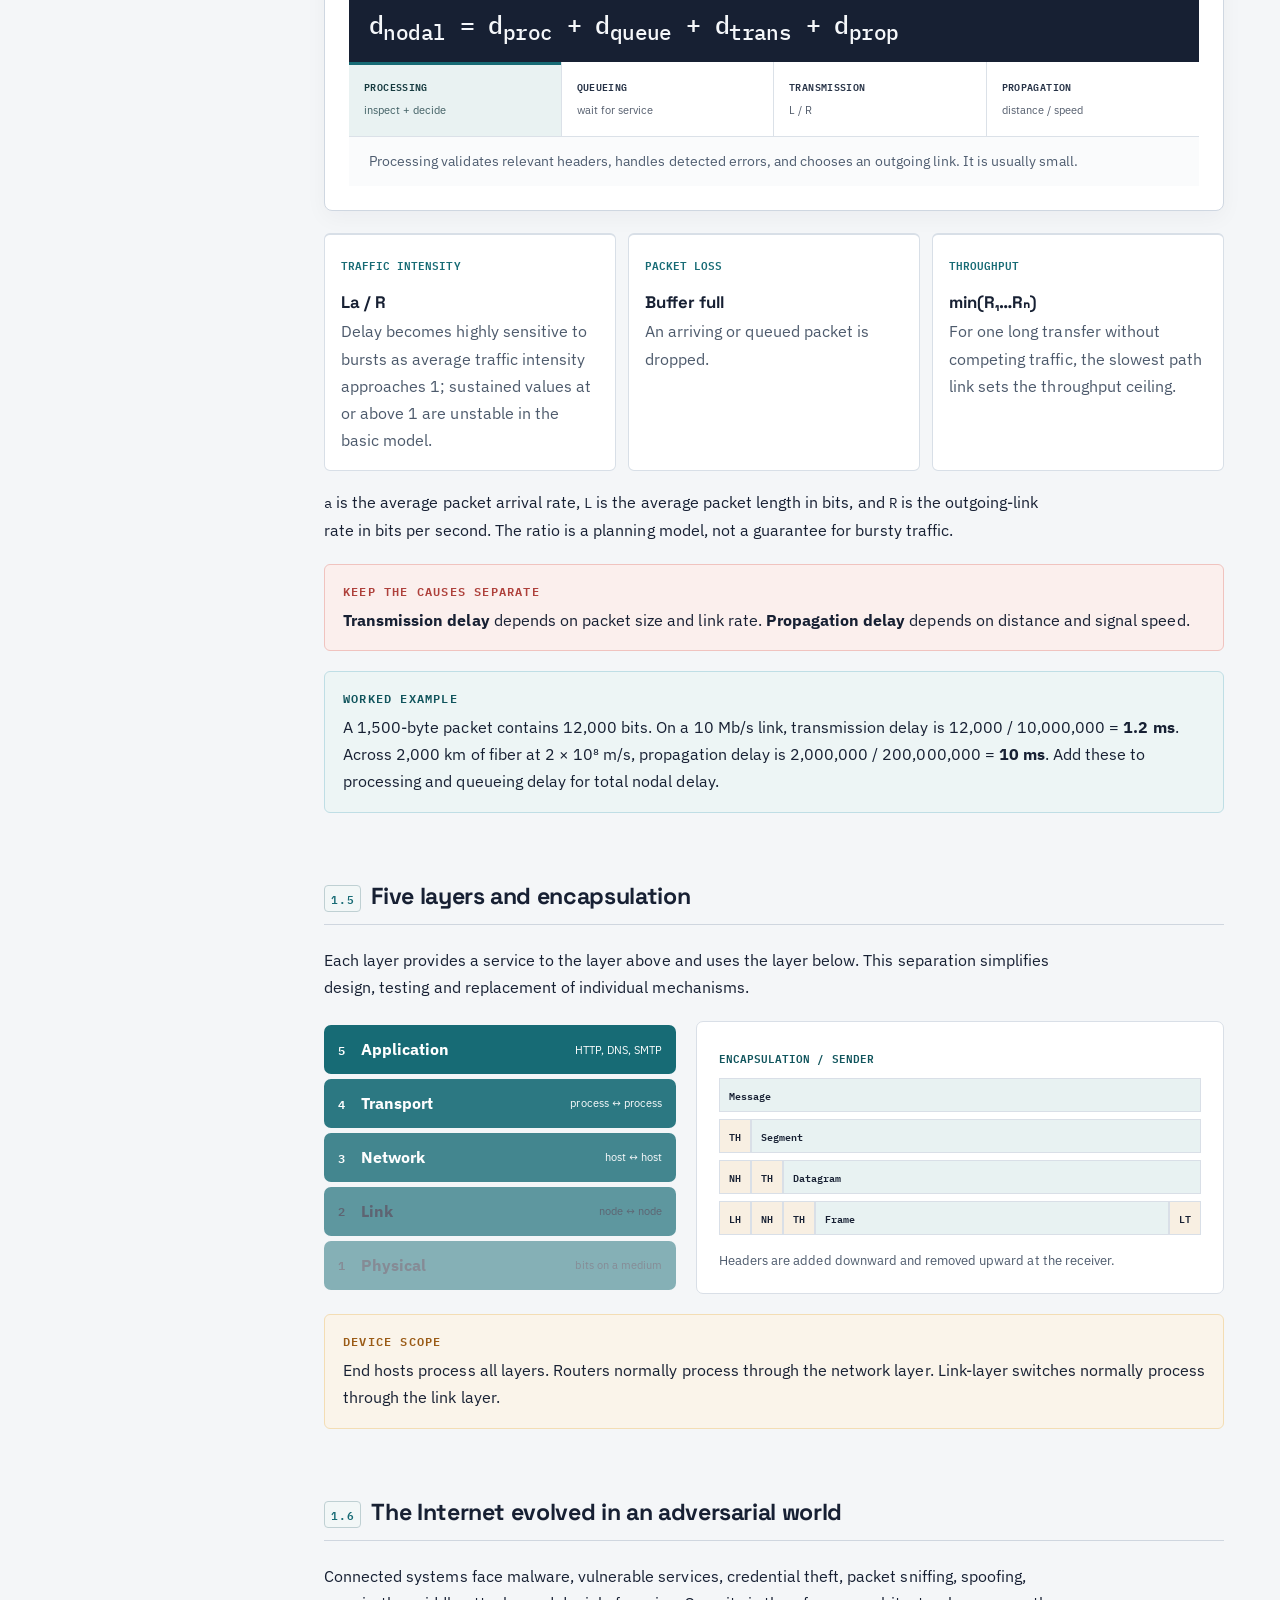
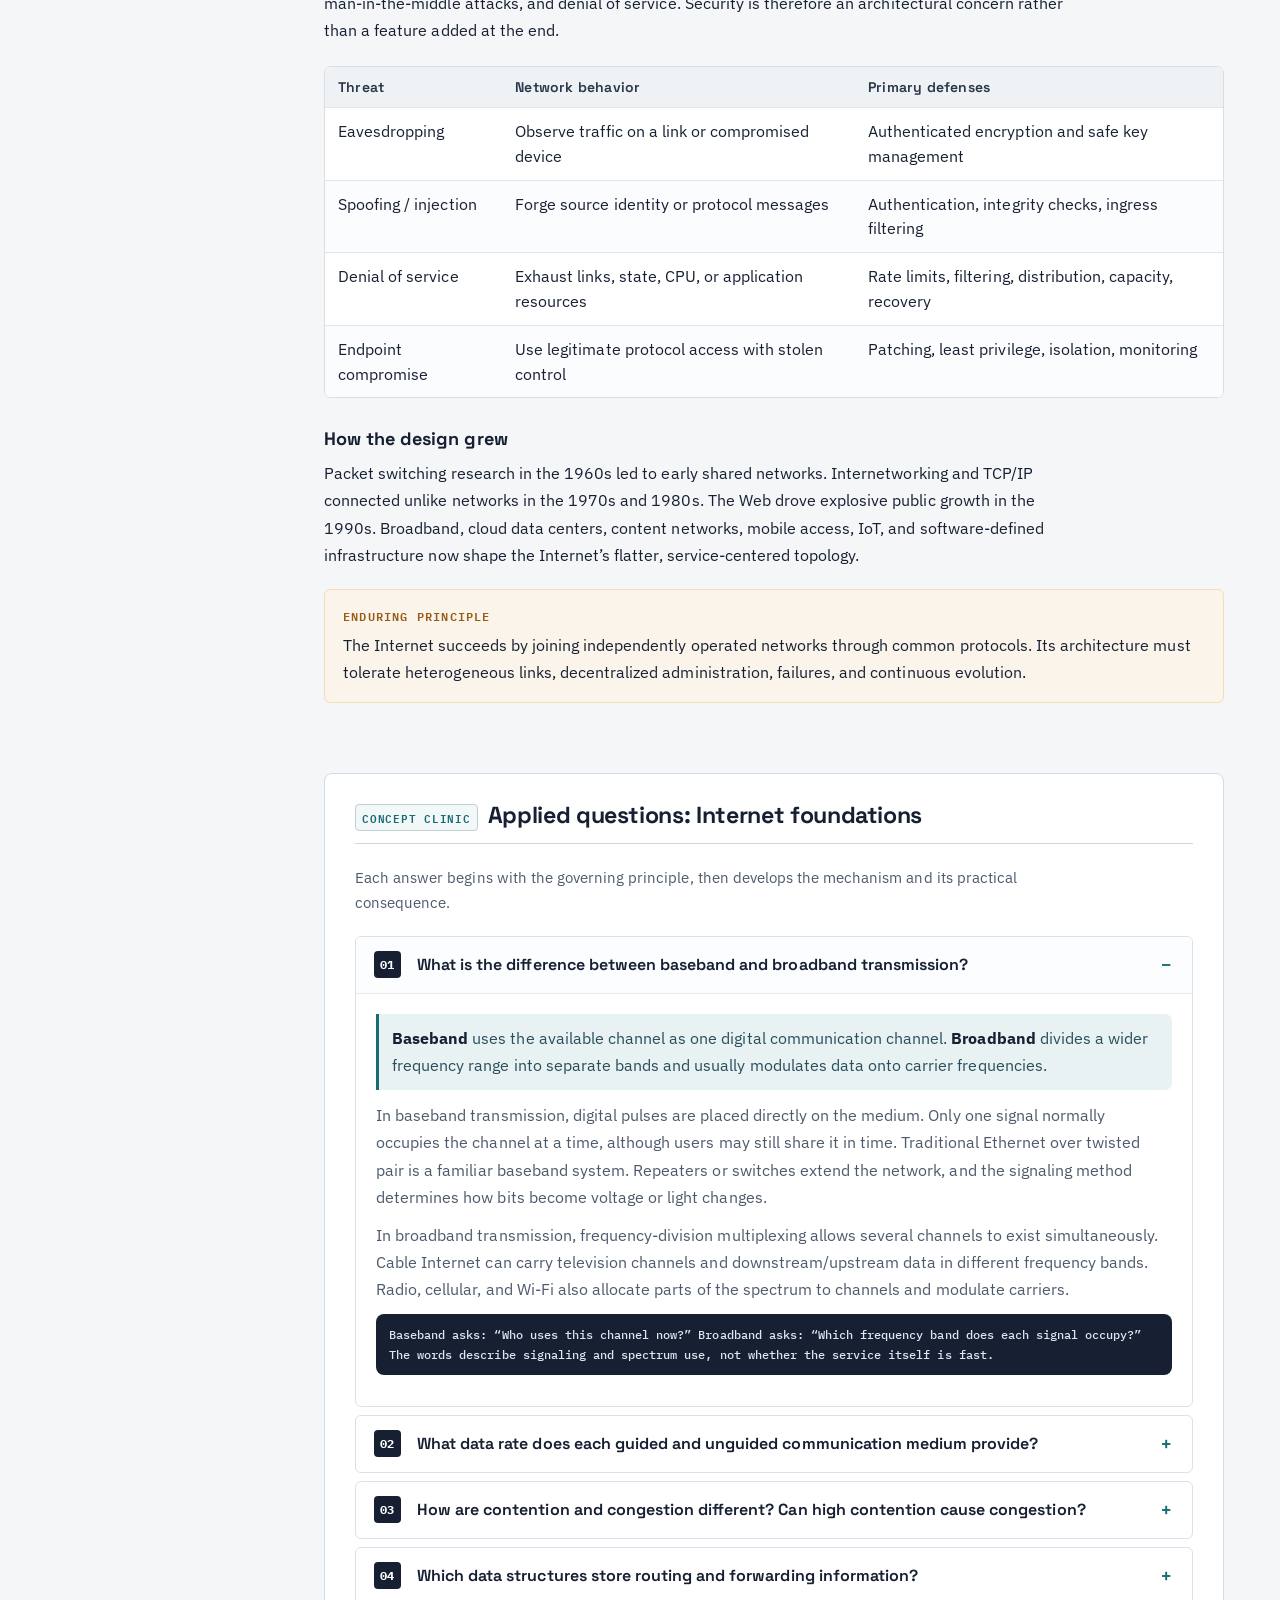
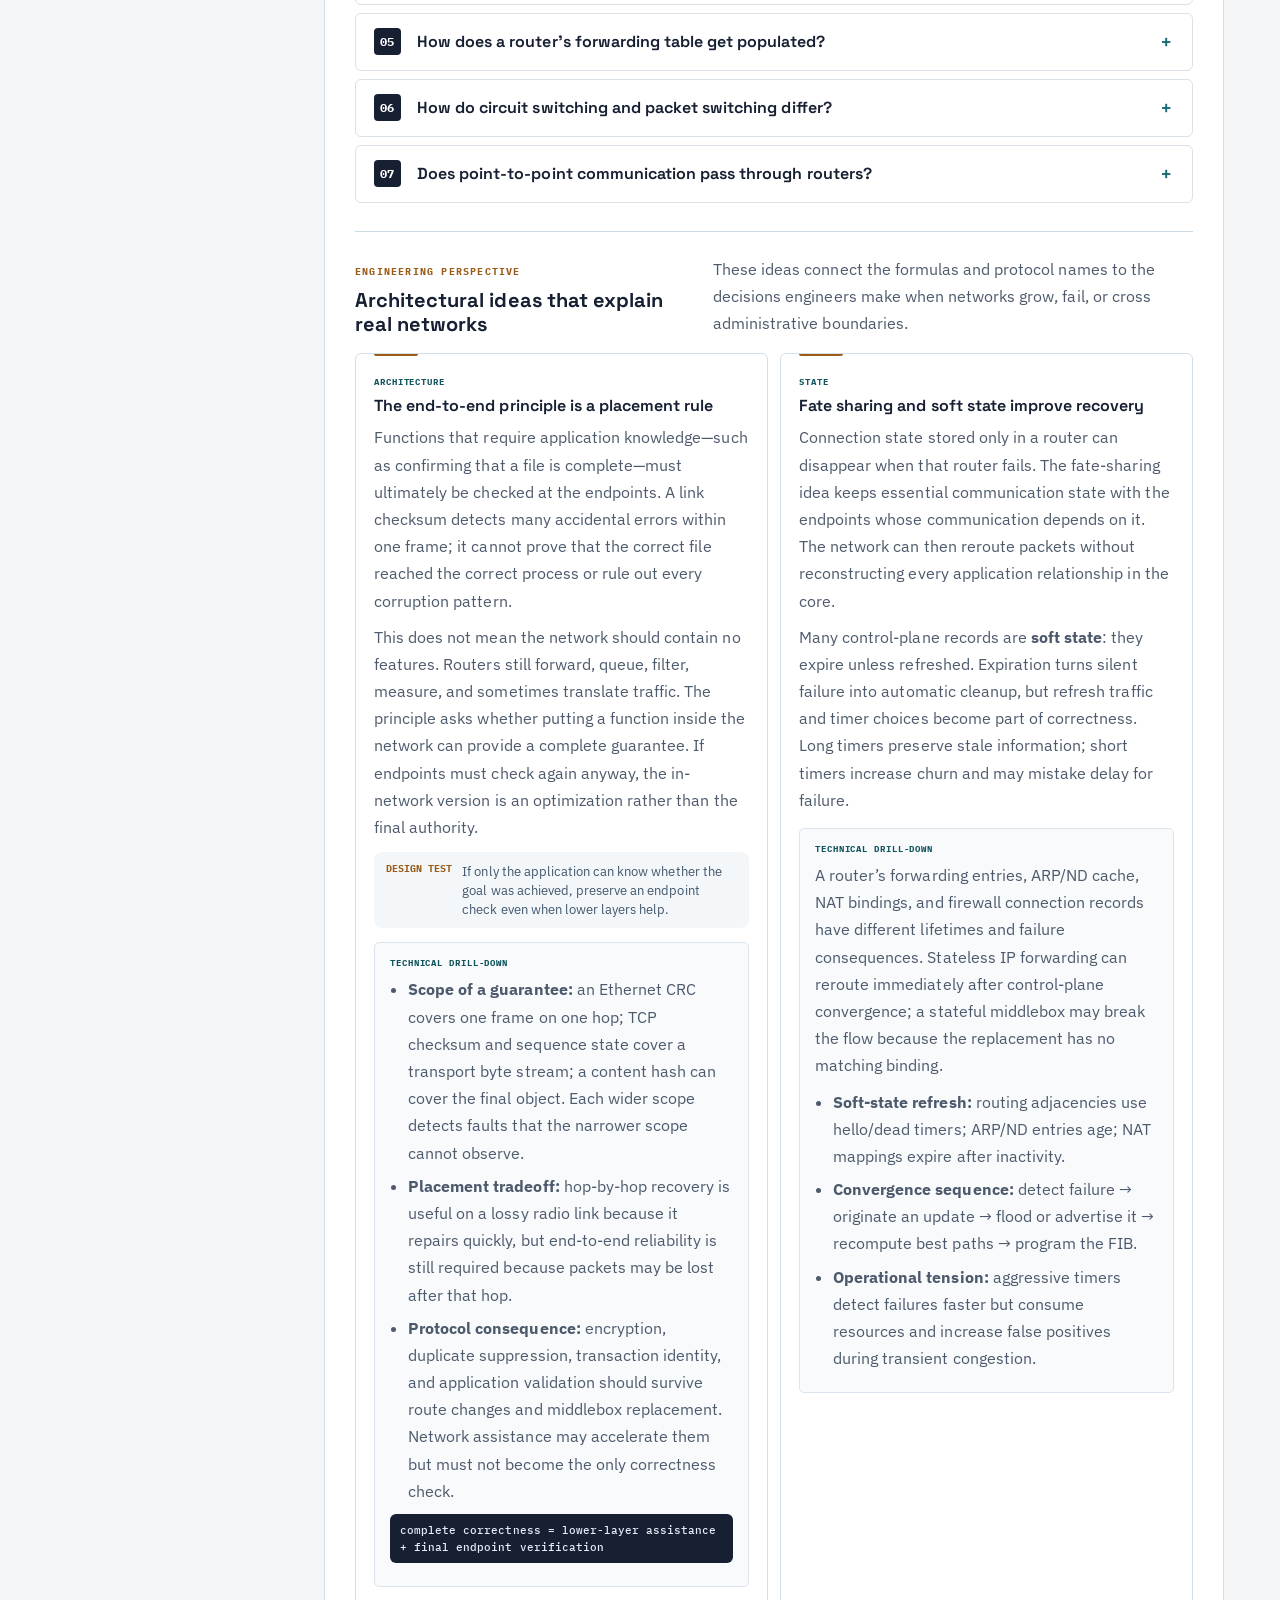
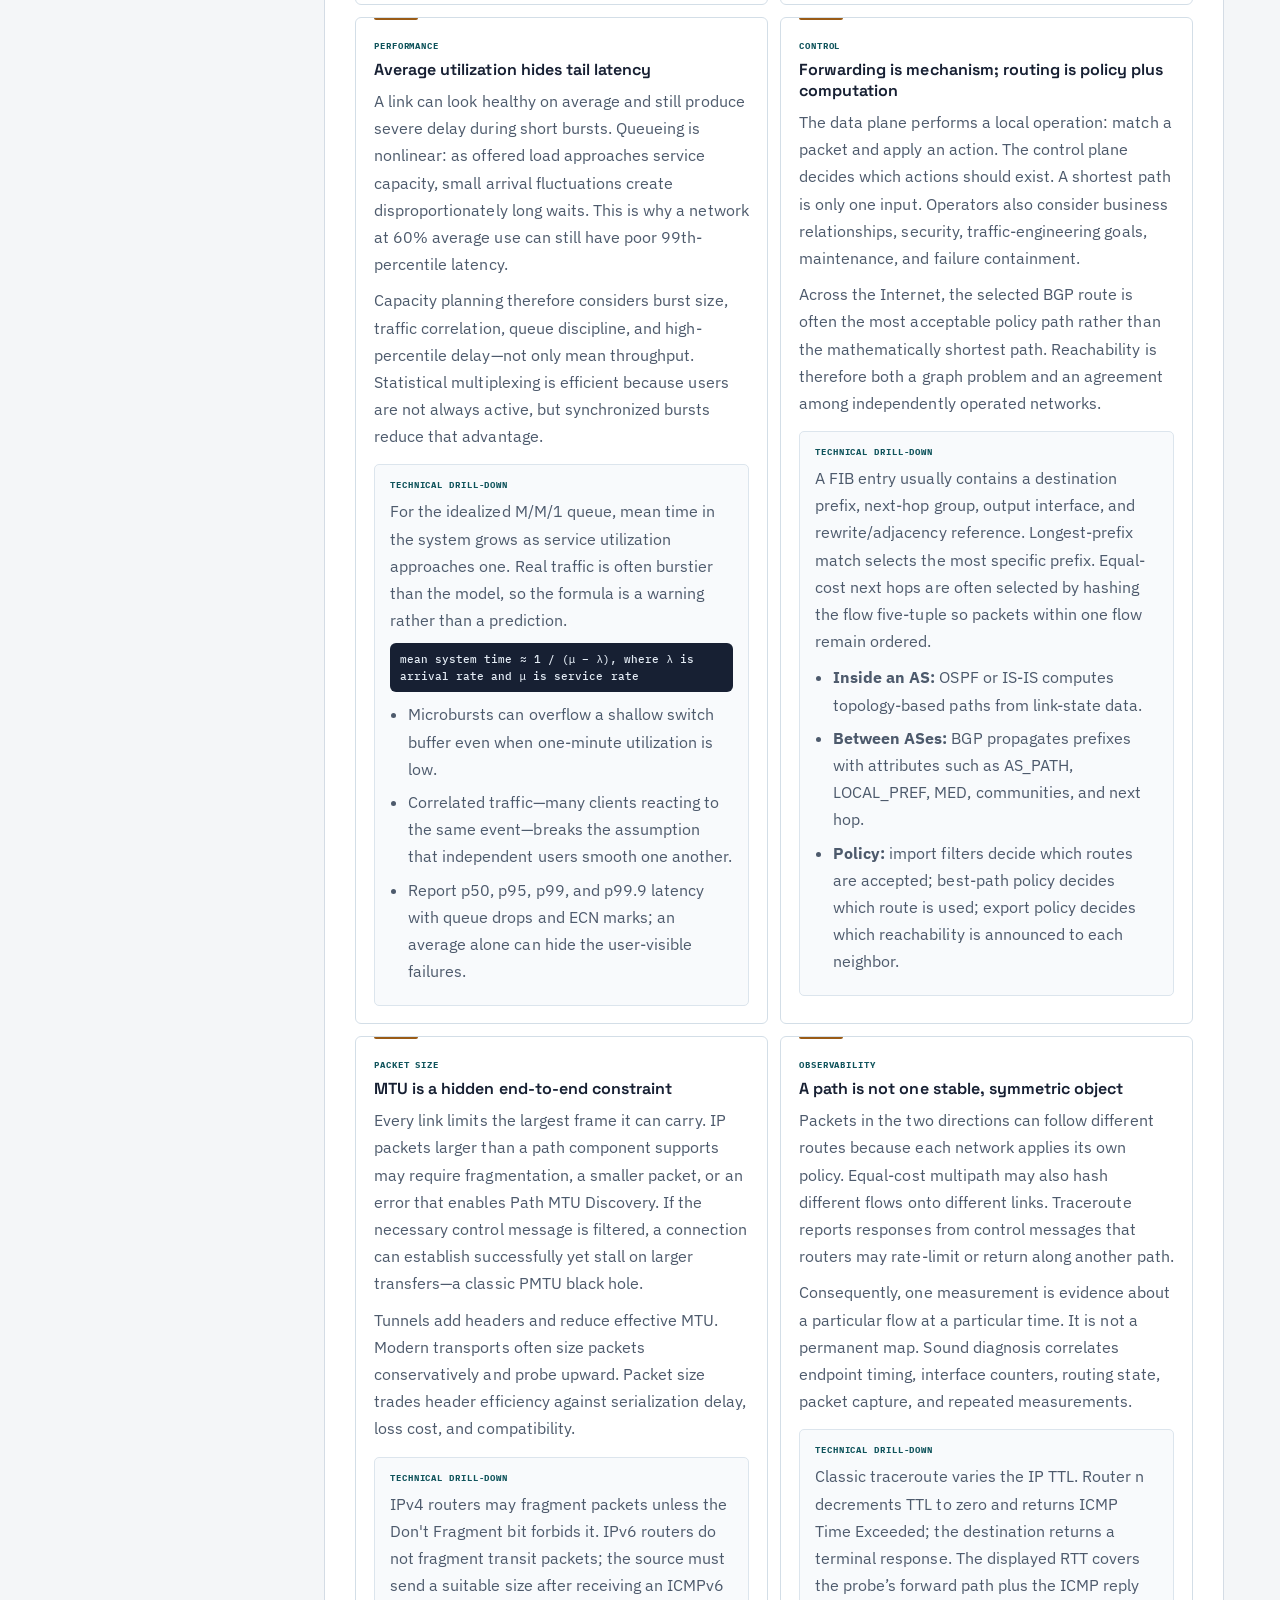
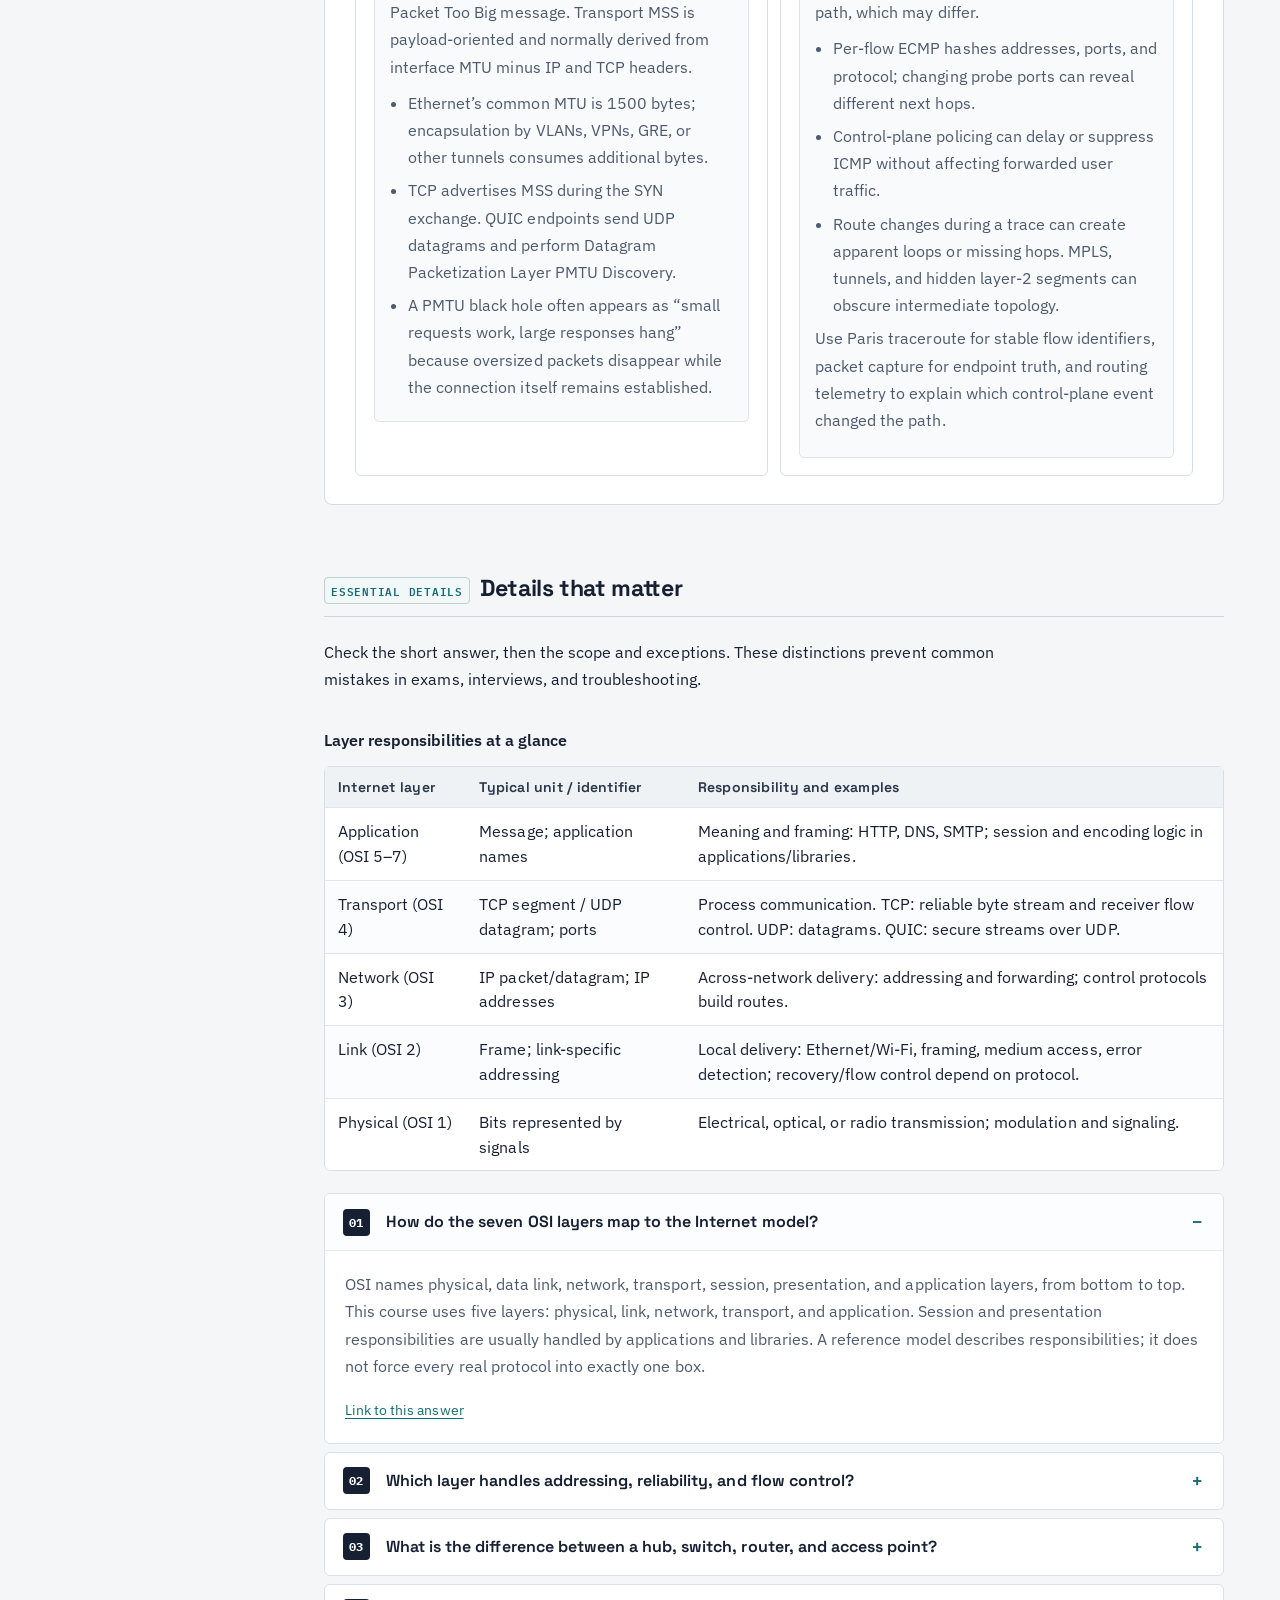
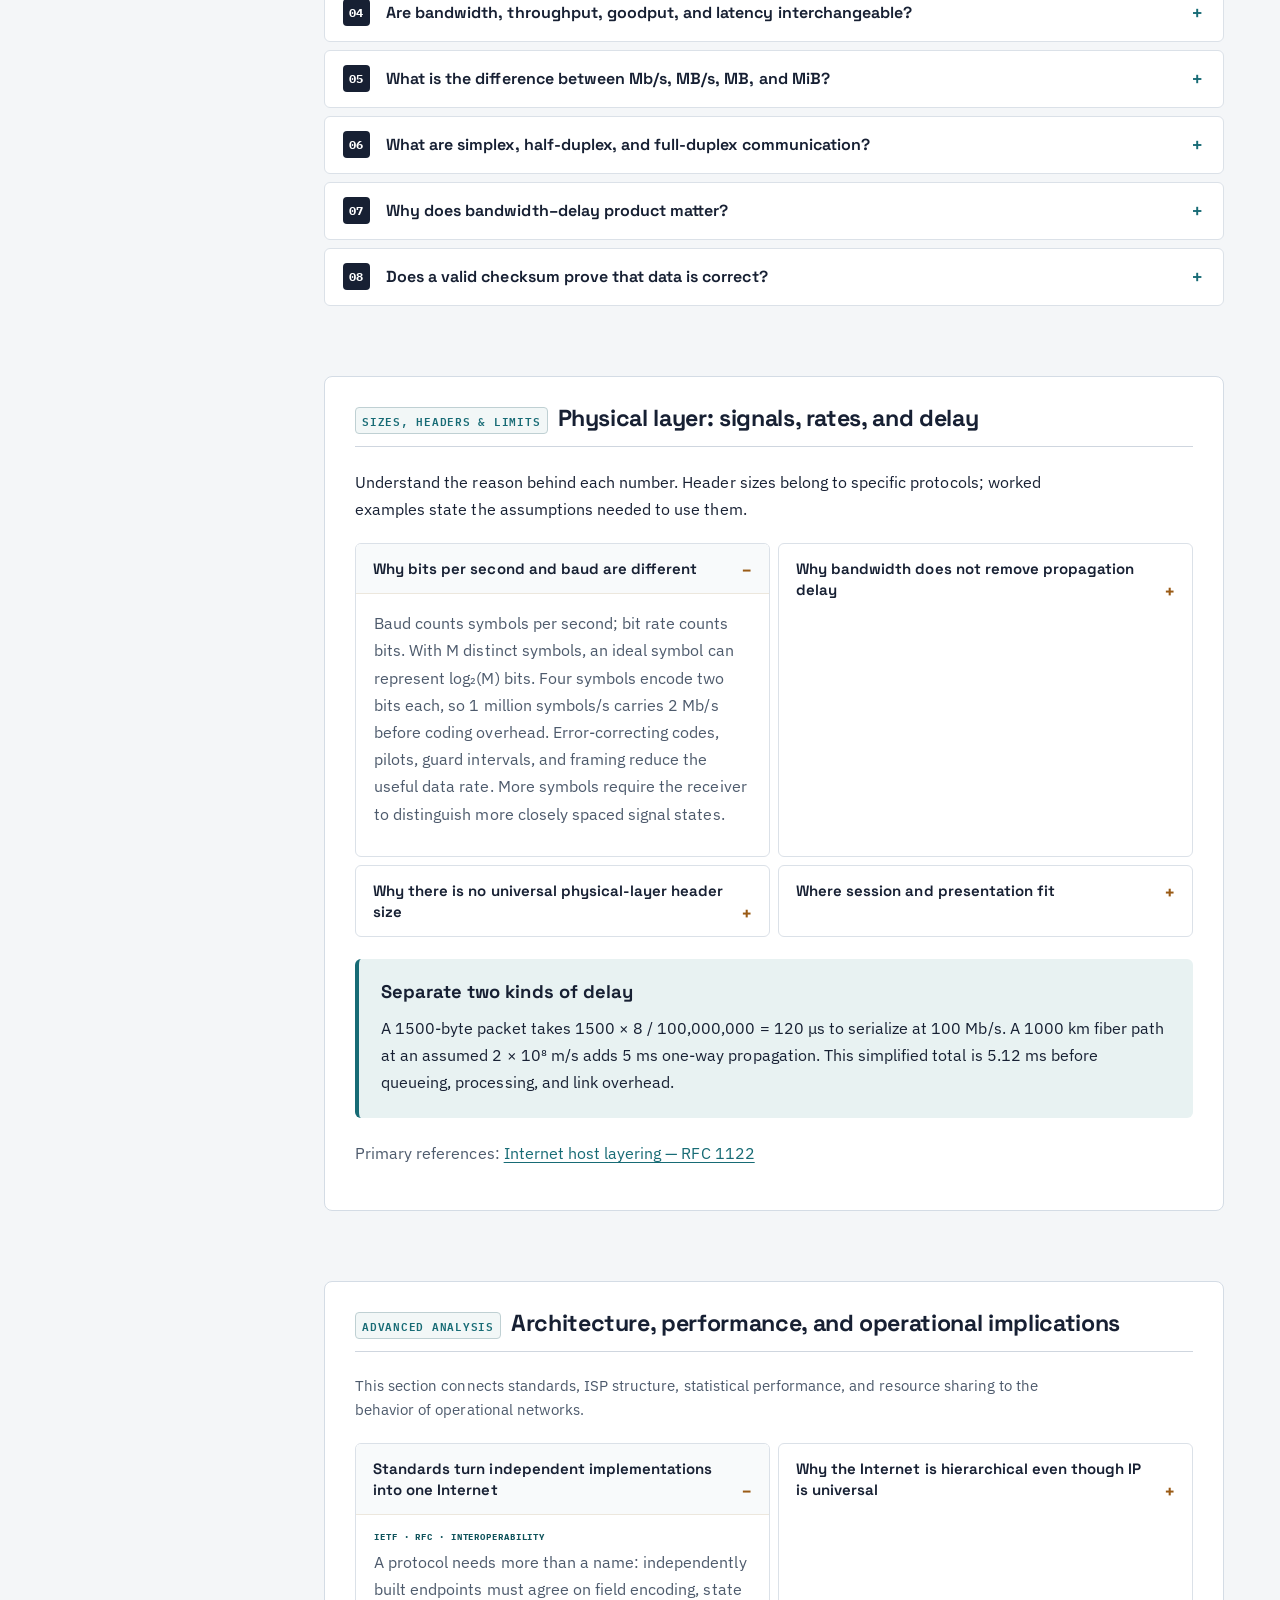
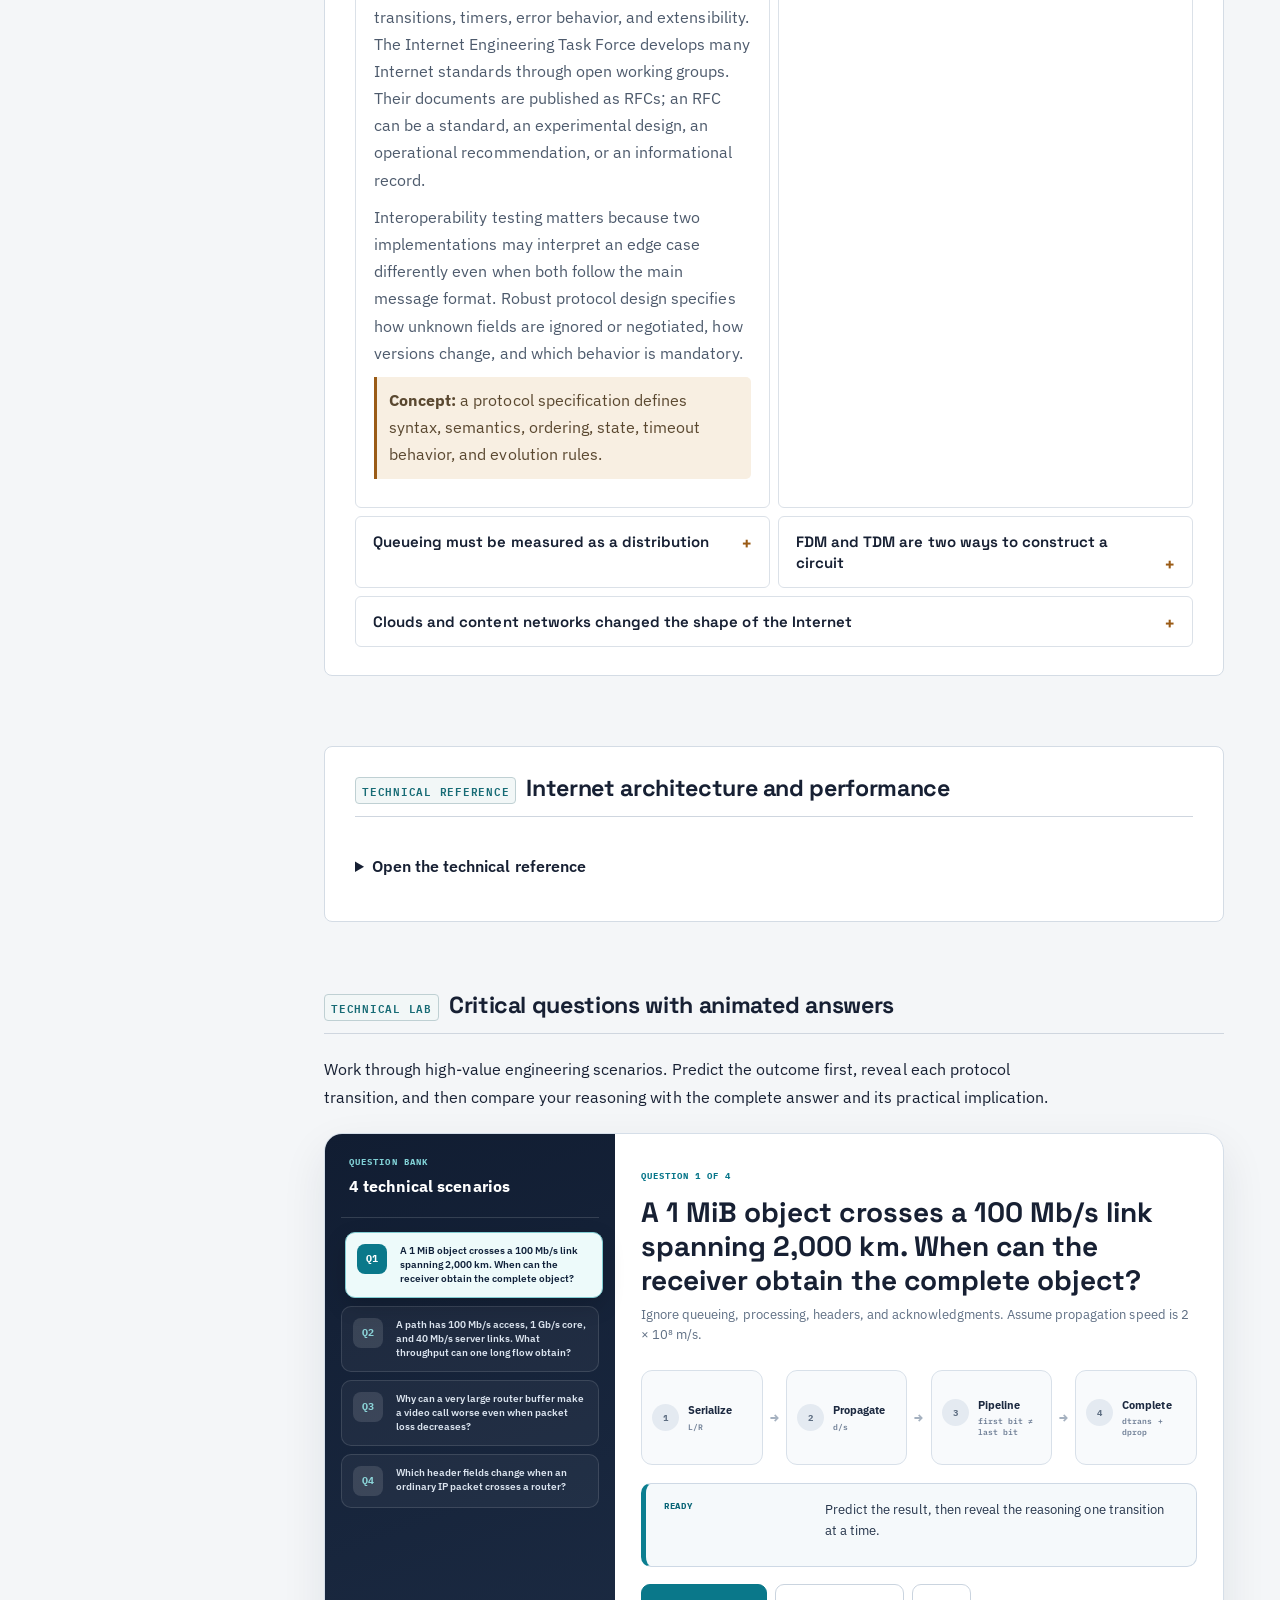
==== commit 291bd197: "Define packet and circuit switching with workflows and examples" ====
--- a/chapter1.html
+++ b/chapter1.html
@@ -33,9 +33,27 @@
 
       <section class="chapter-section" id="switching">
         <h2><span>1.3</span> Packet switching versus circuit switching</h2>
-        <div class="comparison-table"><div class="comparison-head"><b>Feature</b><b>Packet switching</b><b>Circuit switching</b></div><div><span>Resource use</span><p>Shared on demand</p><p>Reserved end to end</p></div><div><span>Best for</span><p>Bursty computer traffic</p><p>Predictable continuous traffic</p></div><div><span>Delay</span><p>Variable queueing</p><p>Predictable after setup</p></div><div><span>Risk</span><p>Queue overflow and loss</p><p>Idle reserved capacity</p></div></div>
-        <div class="note-box"><span>DESIGN INSIGHT</span><p>Packet switching is efficient because many users statistically share links. The tradeoff is variable queueing delay and possible loss. Circuit switching reserves predictable capacity but may waste it during silent periods.</p></div>
-        <h3>Store-and-forward</h3><p>A router normally receives a complete packet before sending it on the next link. For a packet of <i>L</i> bits crossing a link of rate <i>R</i>, transmission takes <code>L/R</code> seconds on that link.</p>
+        <p><strong>Switching</strong> is how a network moves traffic through intermediate nodes toward a destination. Packet switching and circuit switching differ mainly in when and how they allocate transmission resources.</p>
+        <h3 id="packet-switching-definition">What is packet switching?</h3>
+        <p><strong>Packet switching is a communication method that carries data in separate units called packets and shares link capacity among traffic flows as packets are scheduled.</strong> A packet contains a header with control information and a payload carrying data. Large application messages may be divided across many packets; a small message may fit in one. Ordinary Internet IP forwarding does not reserve a dedicated end-to-end circuit for each conversation.</p>
+        <ol><li><strong>Prepare:</strong> the sender encapsulates data into packets with the information needed for delivery.</li><li><strong>Forward:</strong> each router examines the packet header and chooses an outgoing link.</li><li><strong>Share:</strong> packets from different users take turns using that link. When arrivals exceed the available service rate, packets wait in queues; full buffers can cause drops.</li><li><strong>Deliver:</strong> destination protocols interpret the received data. IP itself does not promise delivery or ordering; TCP can provide an ordered, reliable byte stream above it.</li></ol>
+        <p><strong>Example:</strong> a web download, a video call, and an email can share the same Internet link. A user who is temporarily silent does not normally retain an exclusive slice of its capacity. This on-demand sharing is called <strong>statistical multiplexing</strong>.</p>
+        <h3 id="circuit-switching-definition">What is circuit switching?</h3>
+        <p><strong>Circuit switching is a communication method that establishes a path and reserves transmission resources along it for a session before carrying user data.</strong> The reservation remains assigned until the circuit is released, including periods when its user is silent. A circuit can be a reserved time slot or frequency band on a shared physical link; it does not require a separate cable for every call.</p>
+        <ol><li><strong>Establish:</strong> signaling selects a path and reserves capacity at each required link. If capacity is unavailable, setup can be blocked.</li><li><strong>Transfer:</strong> data uses the allocated resources, giving a predictable reserved rate. Propagation and other implementation delays still exist.</li><li><strong>Release:</strong> teardown frees the resources for another session.</li></ol>
+        <p><strong>Example:</strong> a traditional circuit-switched telephone call reserves a channel through telephone switches. <strong>Time-division multiplexing (TDM)</strong> assigns recurring time slots; <strong>frequency-division multiplexing (FDM)</strong> assigns frequency bands. Internet voice calls instead normally carry audio in packets.</p>
+        <div class="table-scroll" tabindex="0" role="region" aria-label="Packet switching and circuit switching comparison"><table class="data-table"><caption>Compare the resource-allocation models</caption><thead><tr><th scope="col">Feature</th><th scope="col">Packet switching</th><th scope="col">Circuit switching</th></tr></thead><tbody>
+        <tr><td>Data handling</td><td>Separate packets with forwarding/control information</td><td>Data carried through an established channel</td></tr>
+        <tr><td>Capacity</td><td>Shared as packets are scheduled</td><td>Reserved for the session</td></tr>
+        <tr><td>Setup</td><td>IP datagrams need no per-flow circuit setup; other packet systems may establish state</td><td>Required before user-data transfer</td></tr>
+        <tr><td>Idle periods</td><td>Other traffic can use otherwise available capacity</td><td>Reserved capacity remains assigned</td></tr>
+        <tr><td>Delay</td><td>Queueing can vary; headers and processing add overhead</td><td>Setup delay, then more predictable service within the reservation</td></tr>
+        <tr><td>Overload</td><td>Queueing, drops, or admission rejection under managed policies</td><td>New circuits can be blocked when capacity is exhausted</td></tr>
+        <tr><td>Typical use</td><td>Internet traffic; efficient sharing of bursty sources</td><td>Traditional telephony and services requiring reserved channels</td></tr>
+        </tbody></table></div>
+        <div class="worked-example"><h3>Worked example: sharing a 1 Mb/s link</h3><p>Assume each active user needs 100 kb/s and ignore overhead. Circuit switching can reserve <strong>1,000,000 / 100,000 = 10 circuits</strong>. Those reservations remain occupied even when users are silent. Packet switching can serve more than ten registered users if their activity rarely overlaps, but it cannot give more than ten simultaneously active users 100 kb/s each on this link. With 15 active users, demand is 1.5 Mb/s: queues grow or rates must fall, and sustained excess demand eventually causes loss with finite buffers. Efficiency is not extra capacity.</p></div>
+        <h3>Store-and-forward and packet pipelining</h3><p>In the store-and-forward model, an intermediate node receives a complete packet before transmitting it on the next link. A packet of <i>L</i> bits takes <code>L/R</code> seconds to serialize on a link of rate <i>R</i>. This is transmission delay, not propagation delay; some switching hardware supports cut-through forwarding instead.</p><p>For one 1000-byte packet crossing three 1 Mb/s links, serialization alone takes <strong>3 × 8000 / 1,000,000 = 24 ms</strong>, ignoring propagation, processing, and queues. With multiple packets, different links can transmit different packets simultaneously: the pipeline improves transfer throughput even though each packet still crosses every hop.</p>
+        <div class="note-box"><span>COMMON MISCONCEPTIONS</span><p><strong>A TCP connection is not a reserved circuit.</strong> Its handshake creates endpoint state, not dedicated capacity in every router. <strong>Packet switching does not require every packet to take a different route.</strong> IP datagrams may follow the same route or encounter route changes. Virtual-circuit packet networks establish forwarding state but still carry packets over shared links; resource guarantees require an additional allocation policy. Neither switching method eliminates physical failures.</p></div>
       </section>
 
       <section class="chapter-section" id="delay">
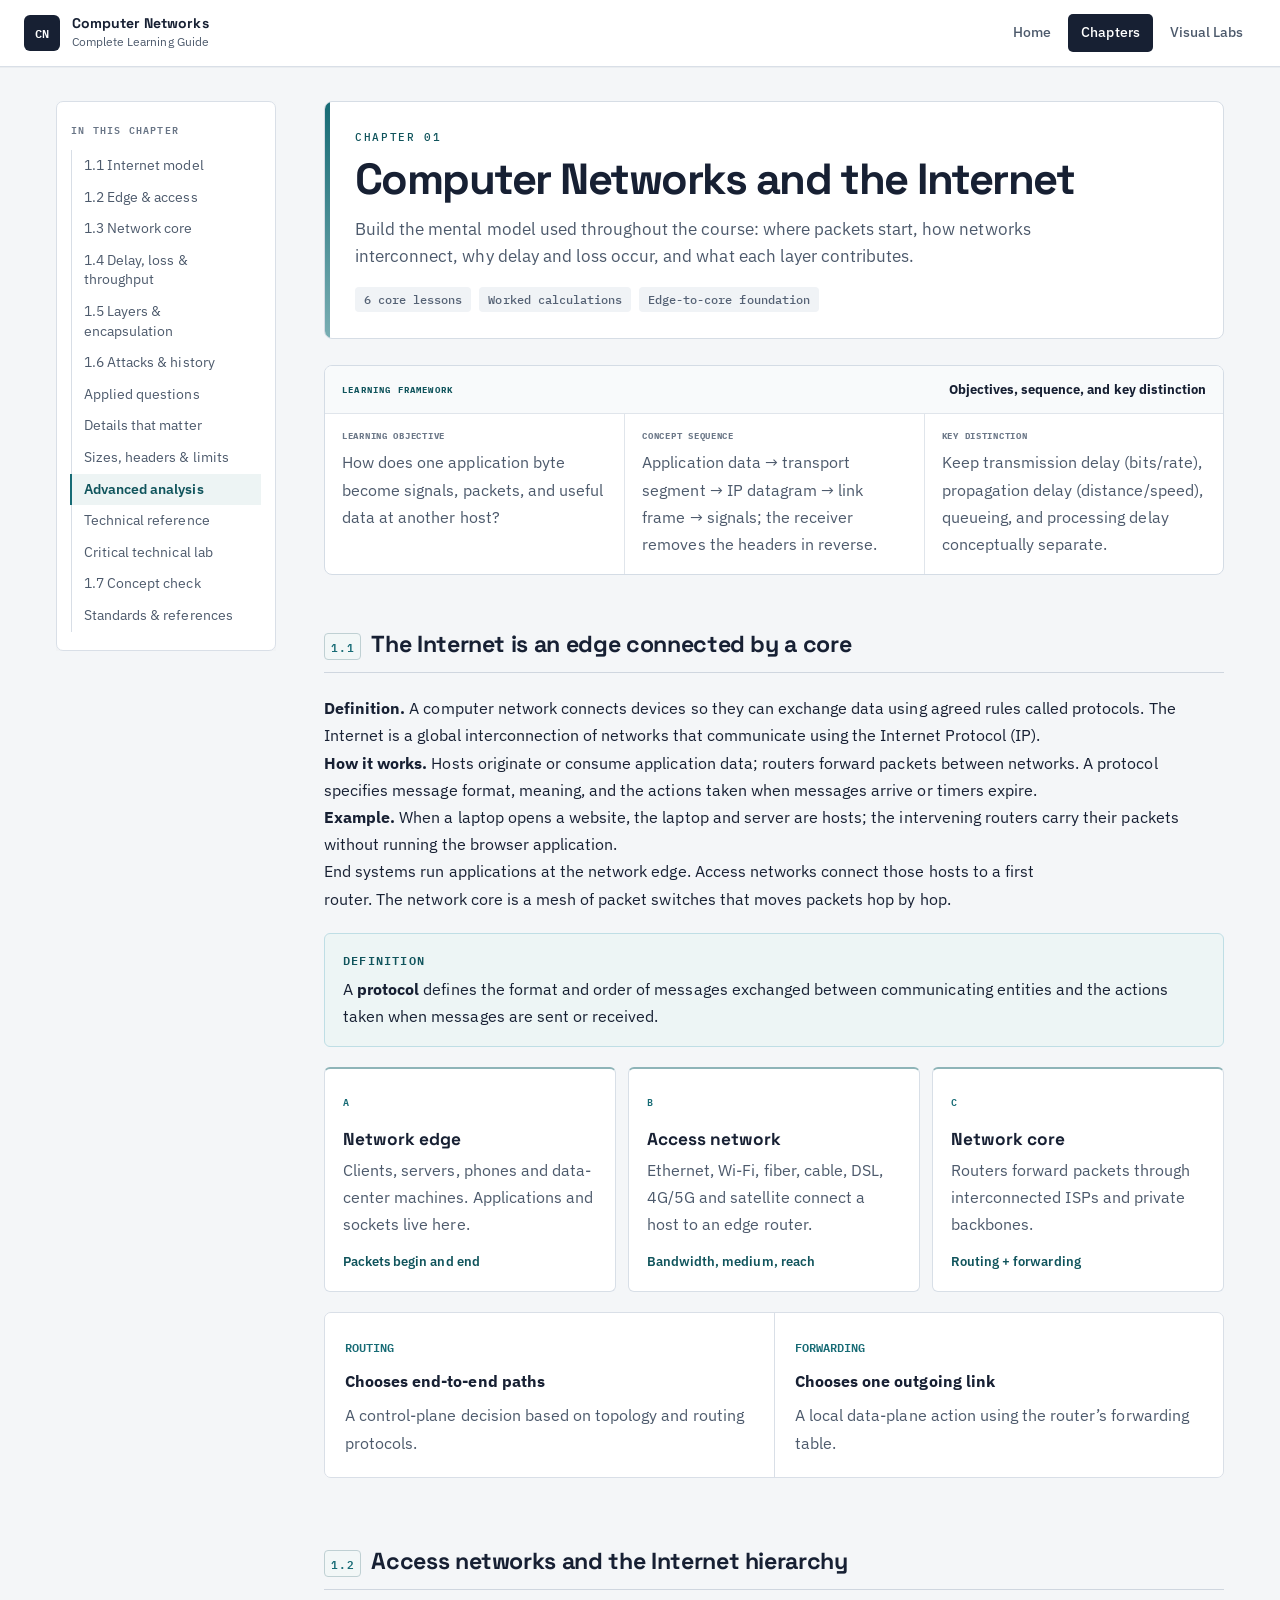
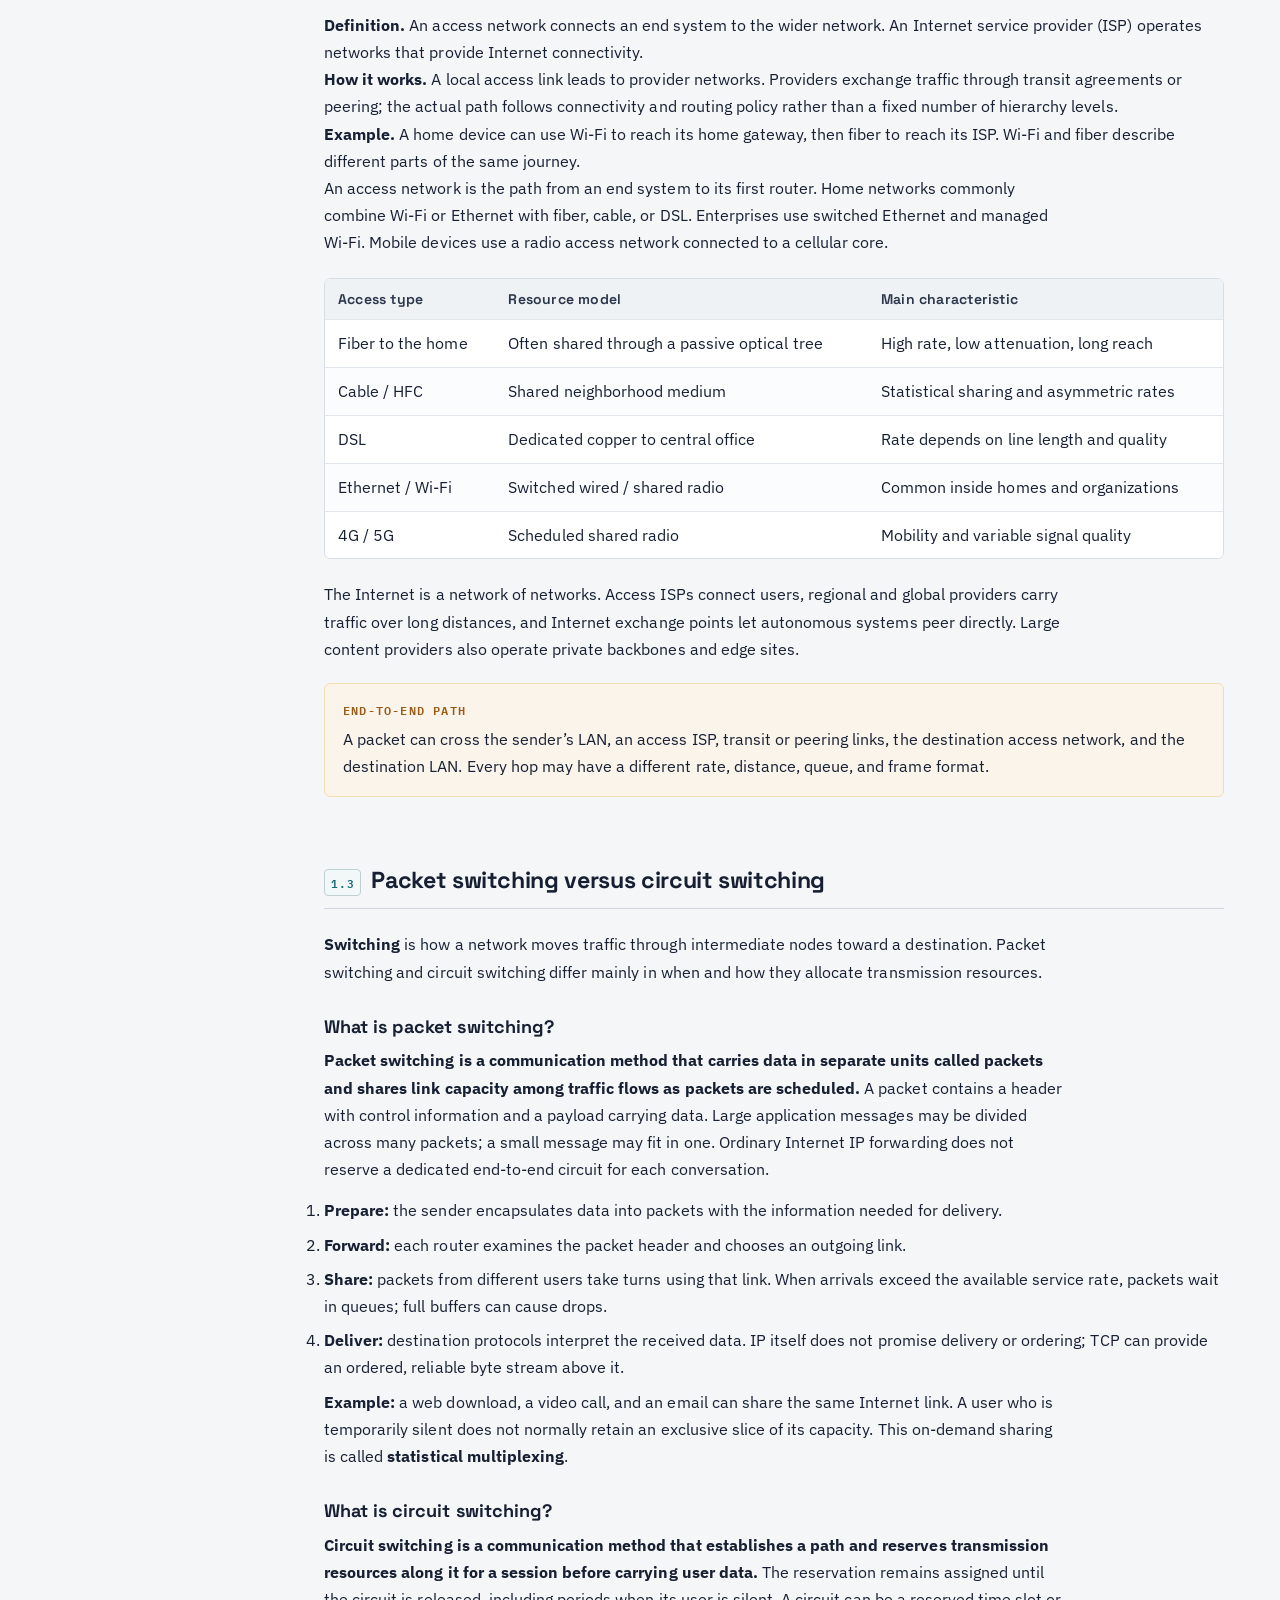
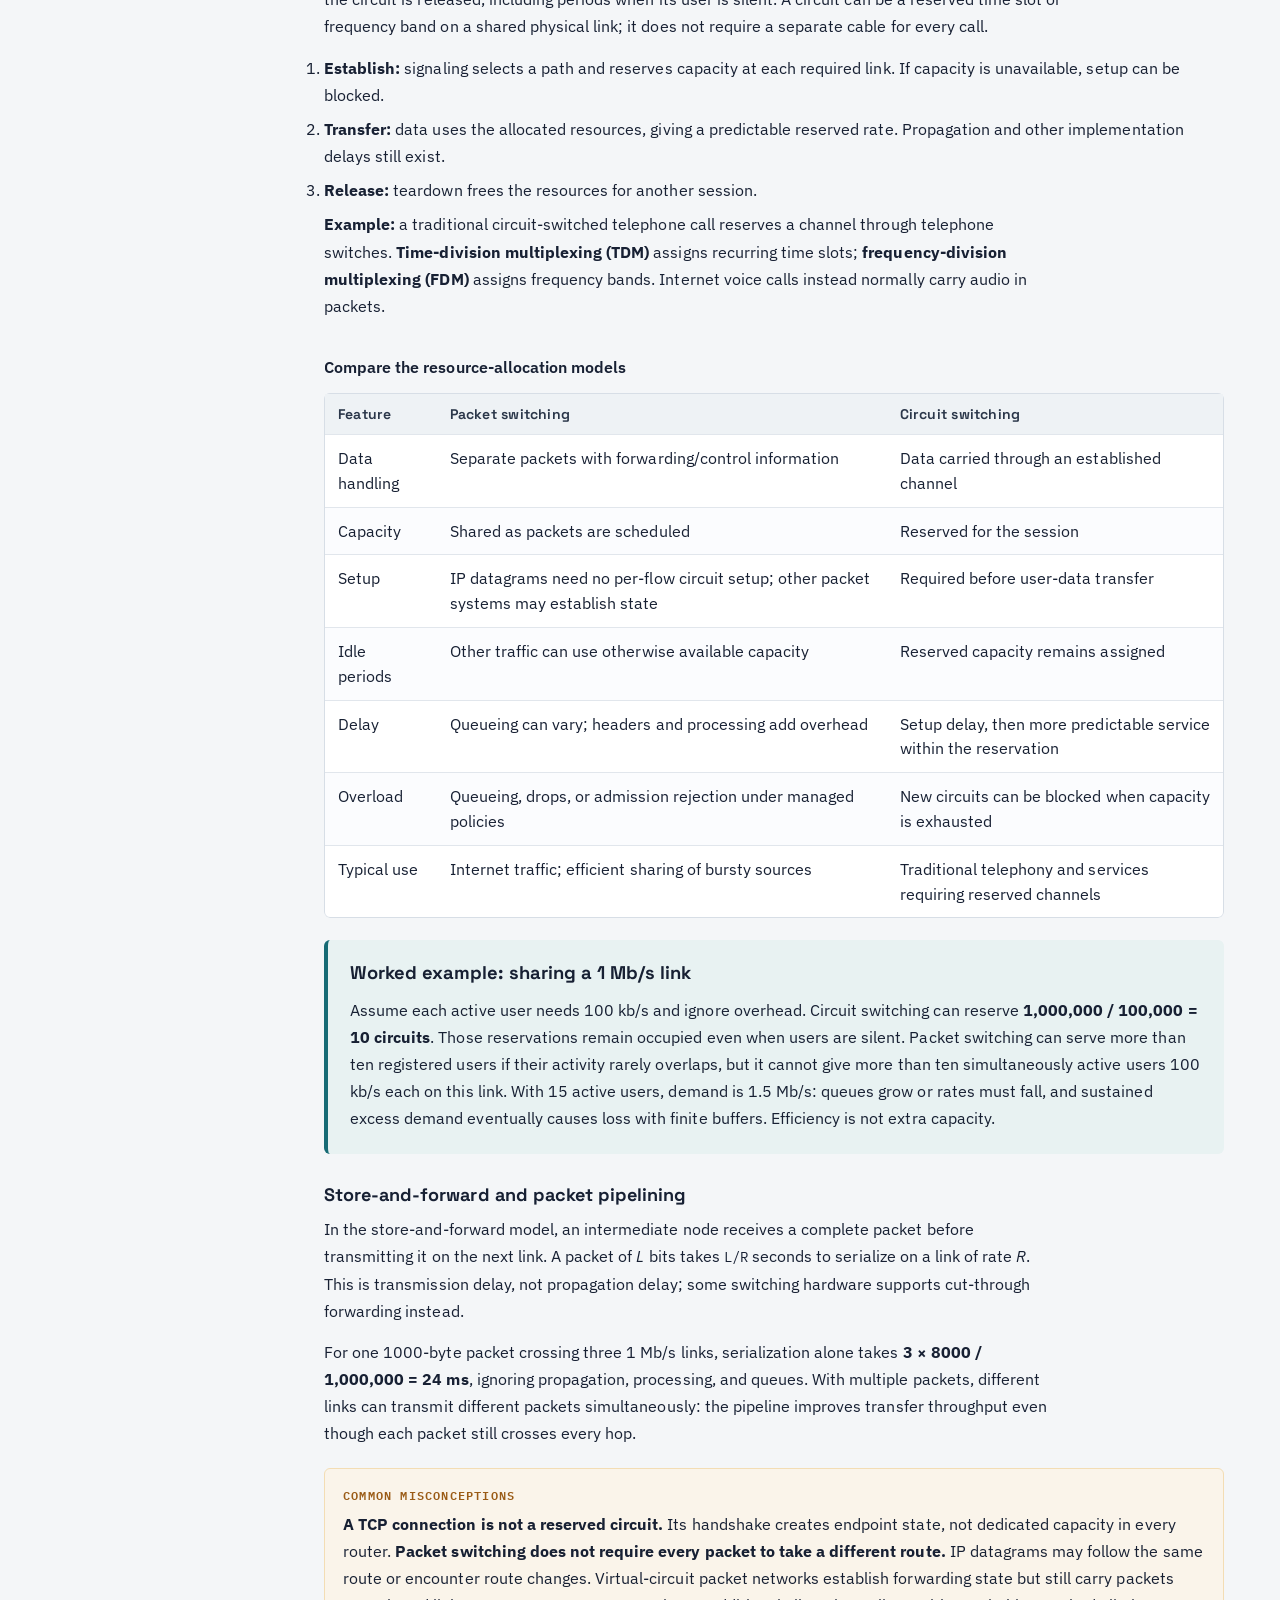
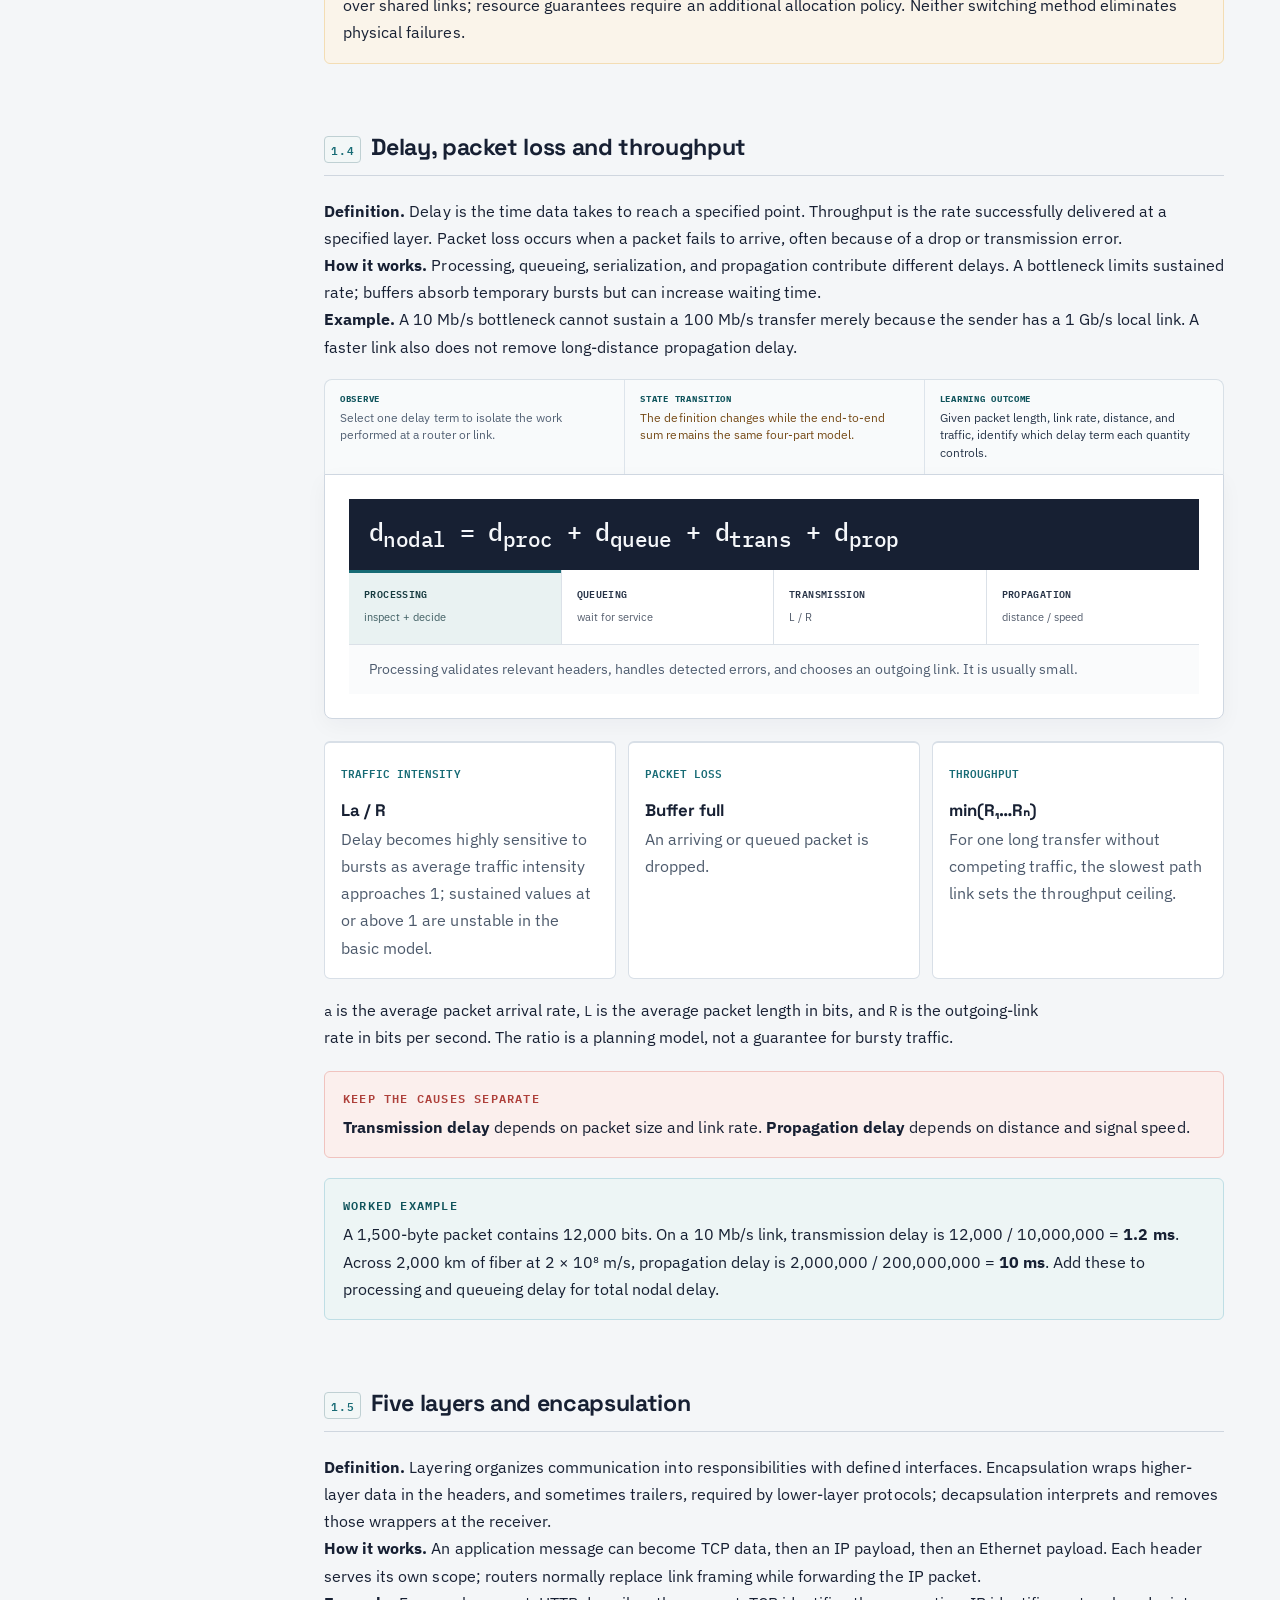
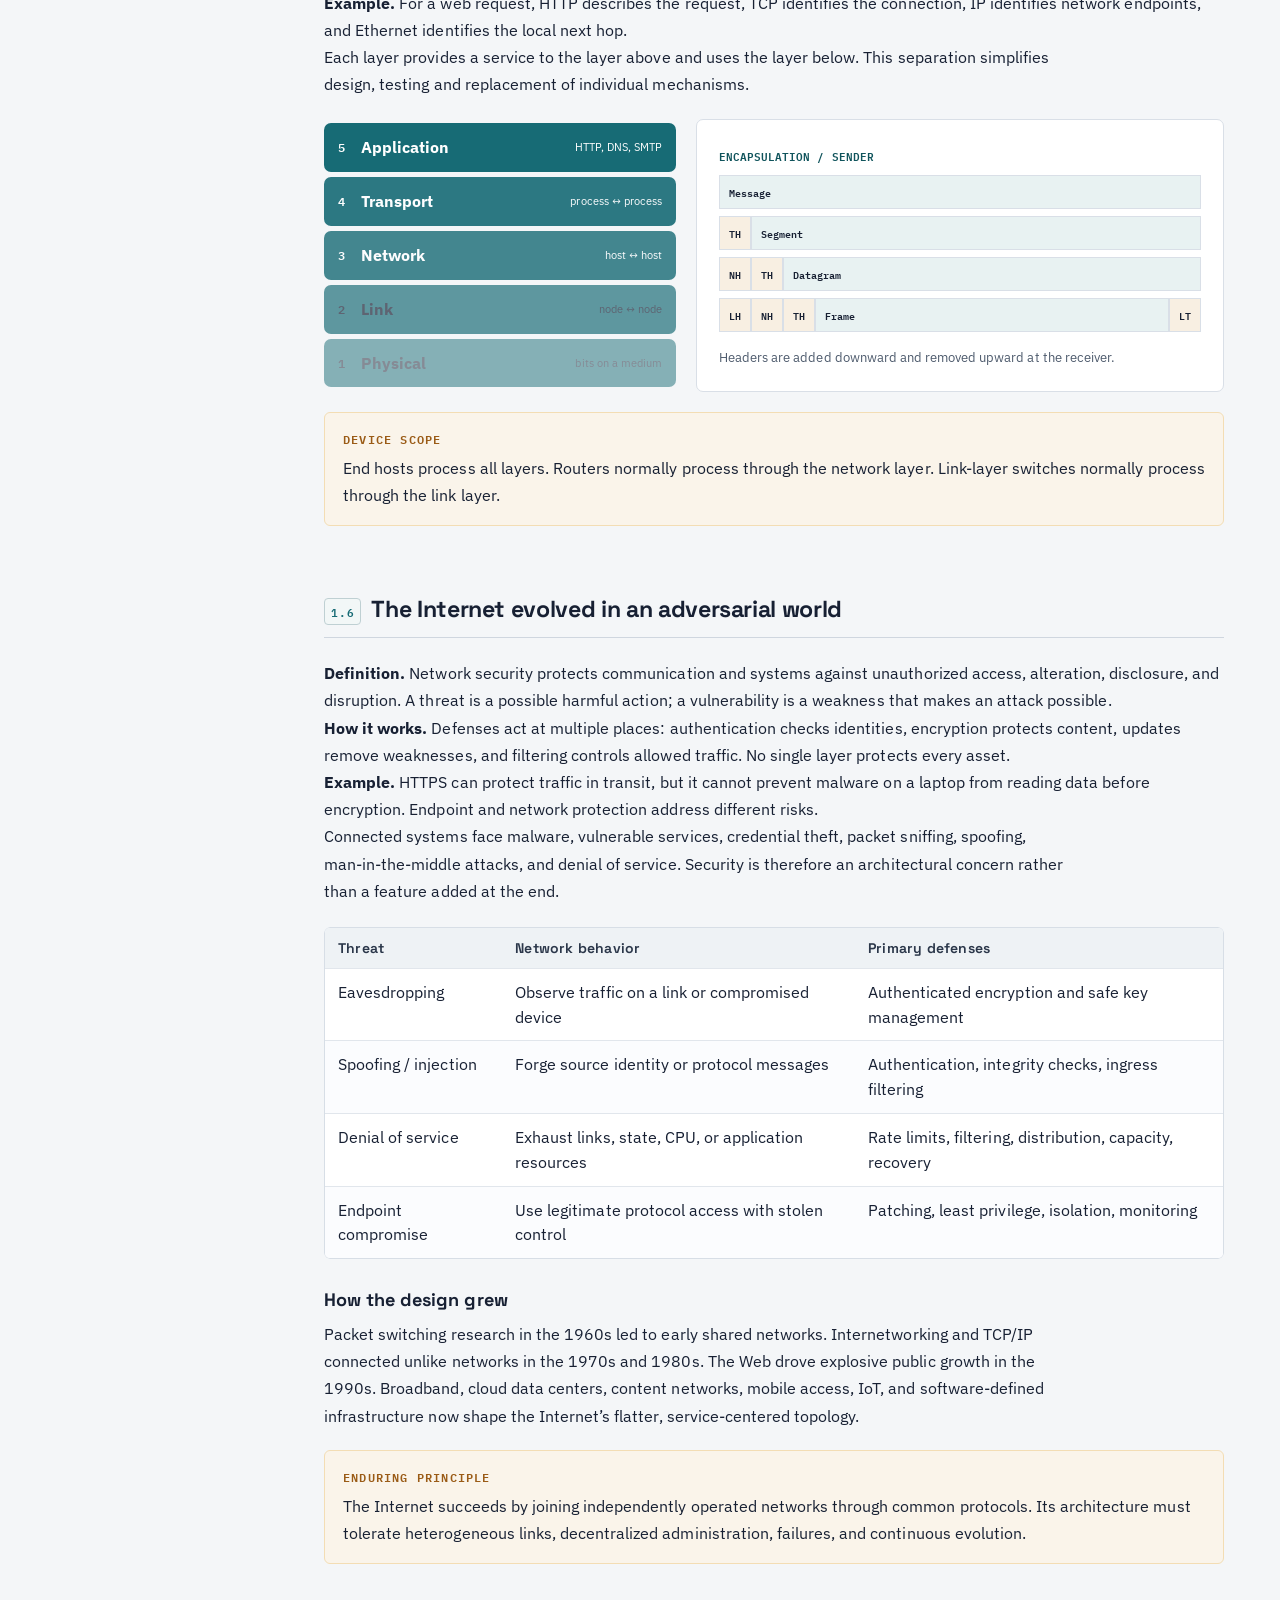
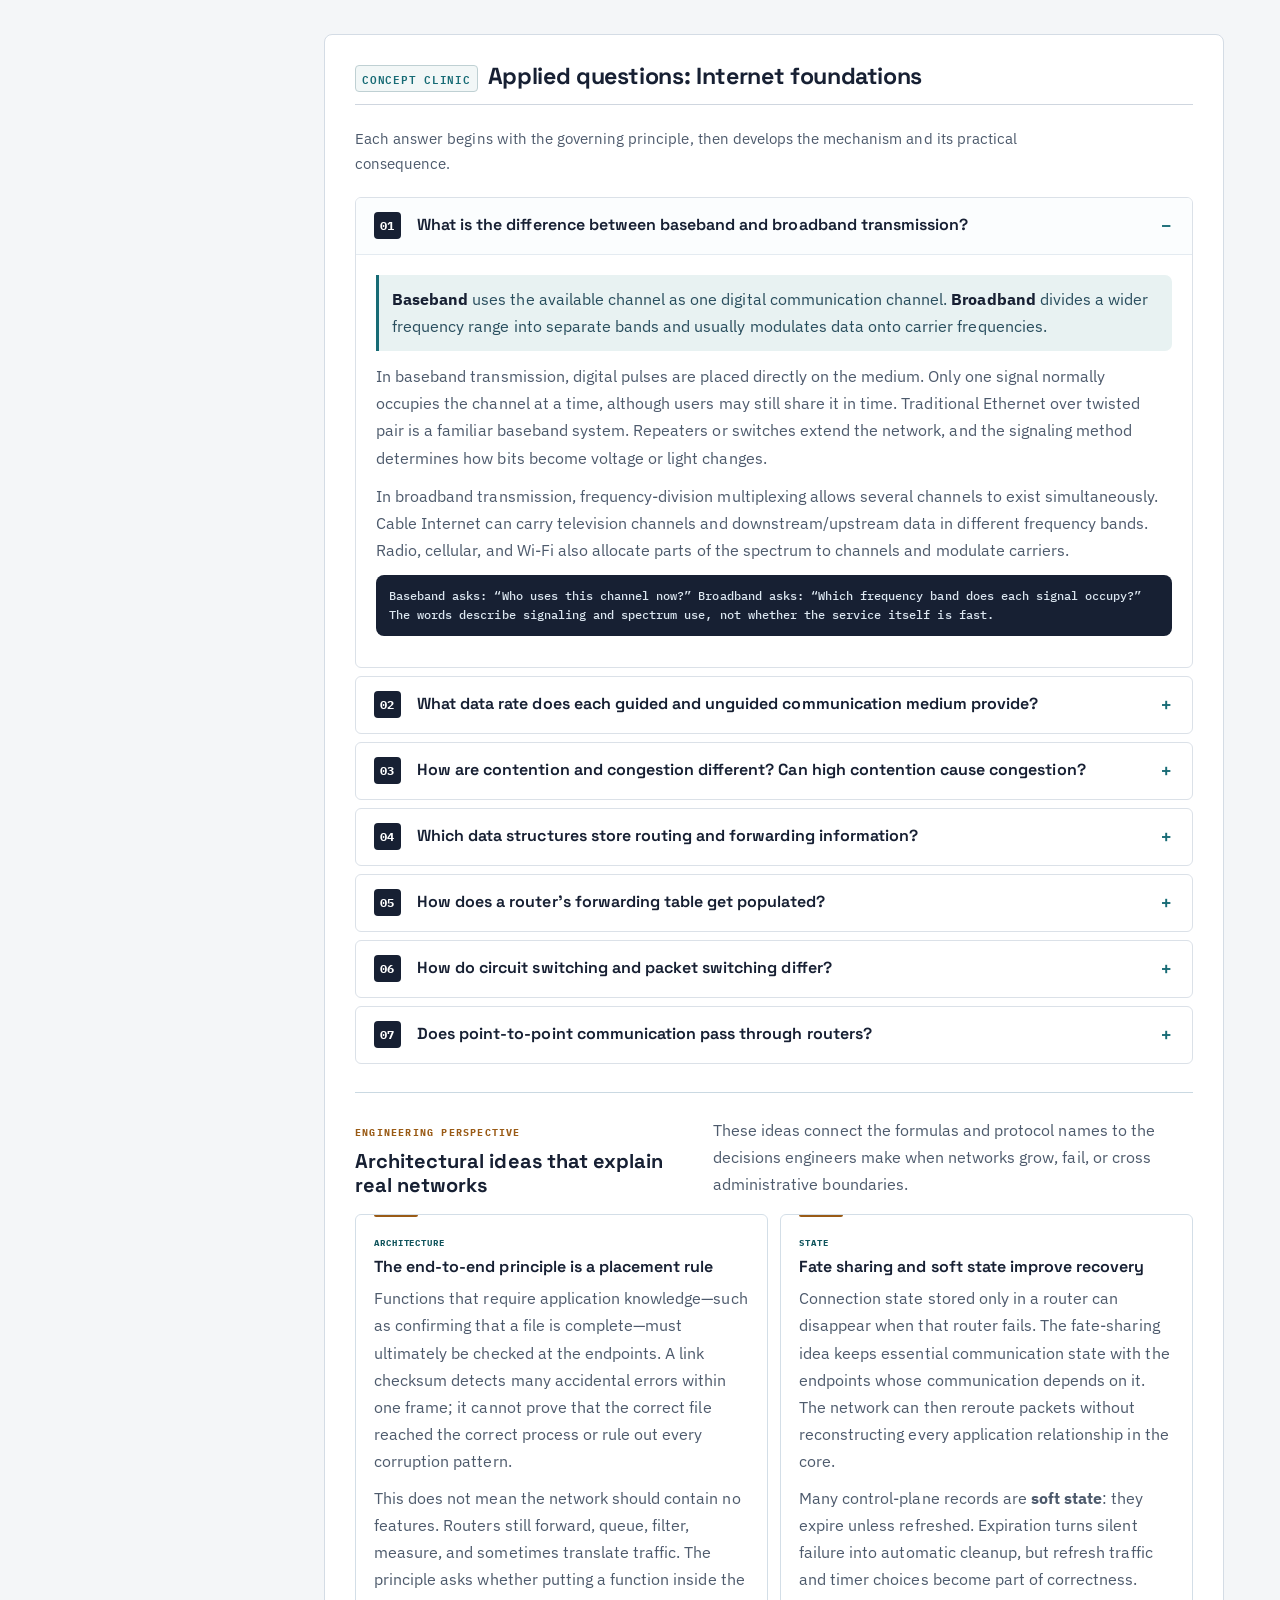
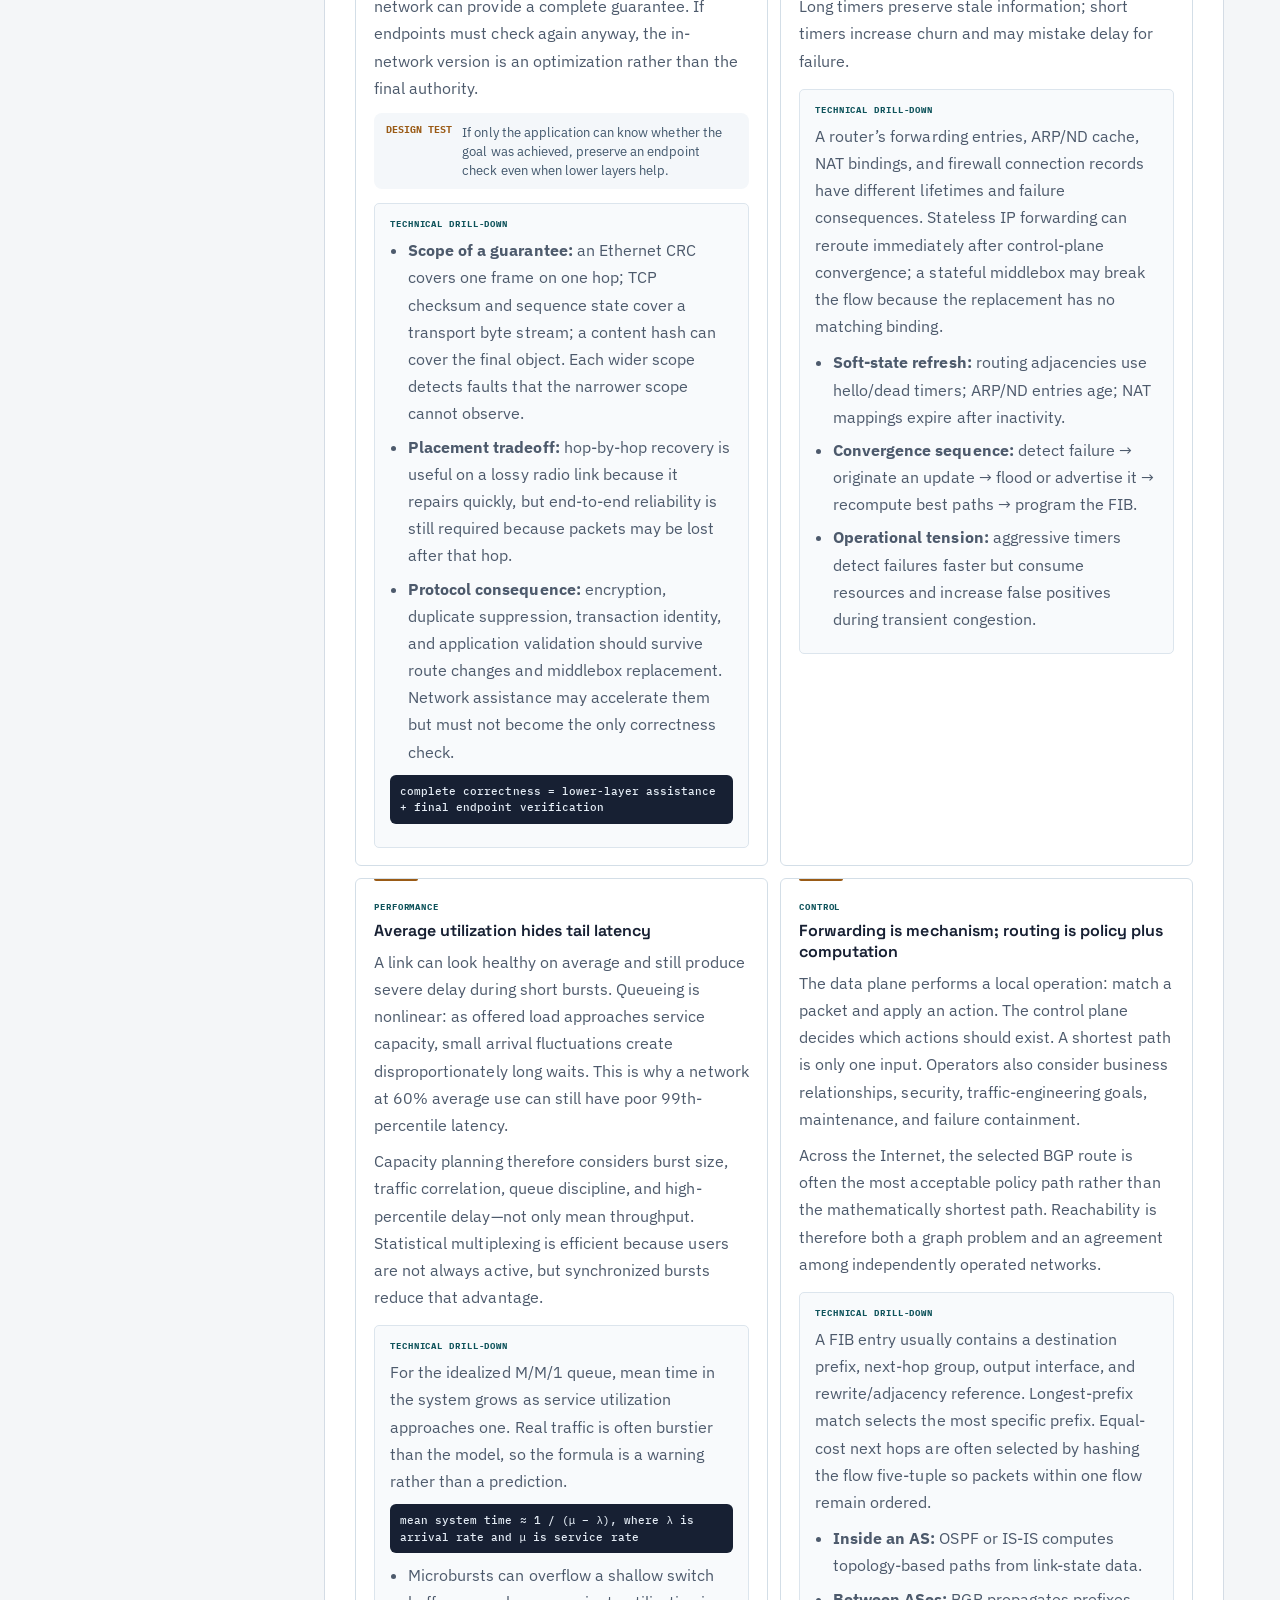
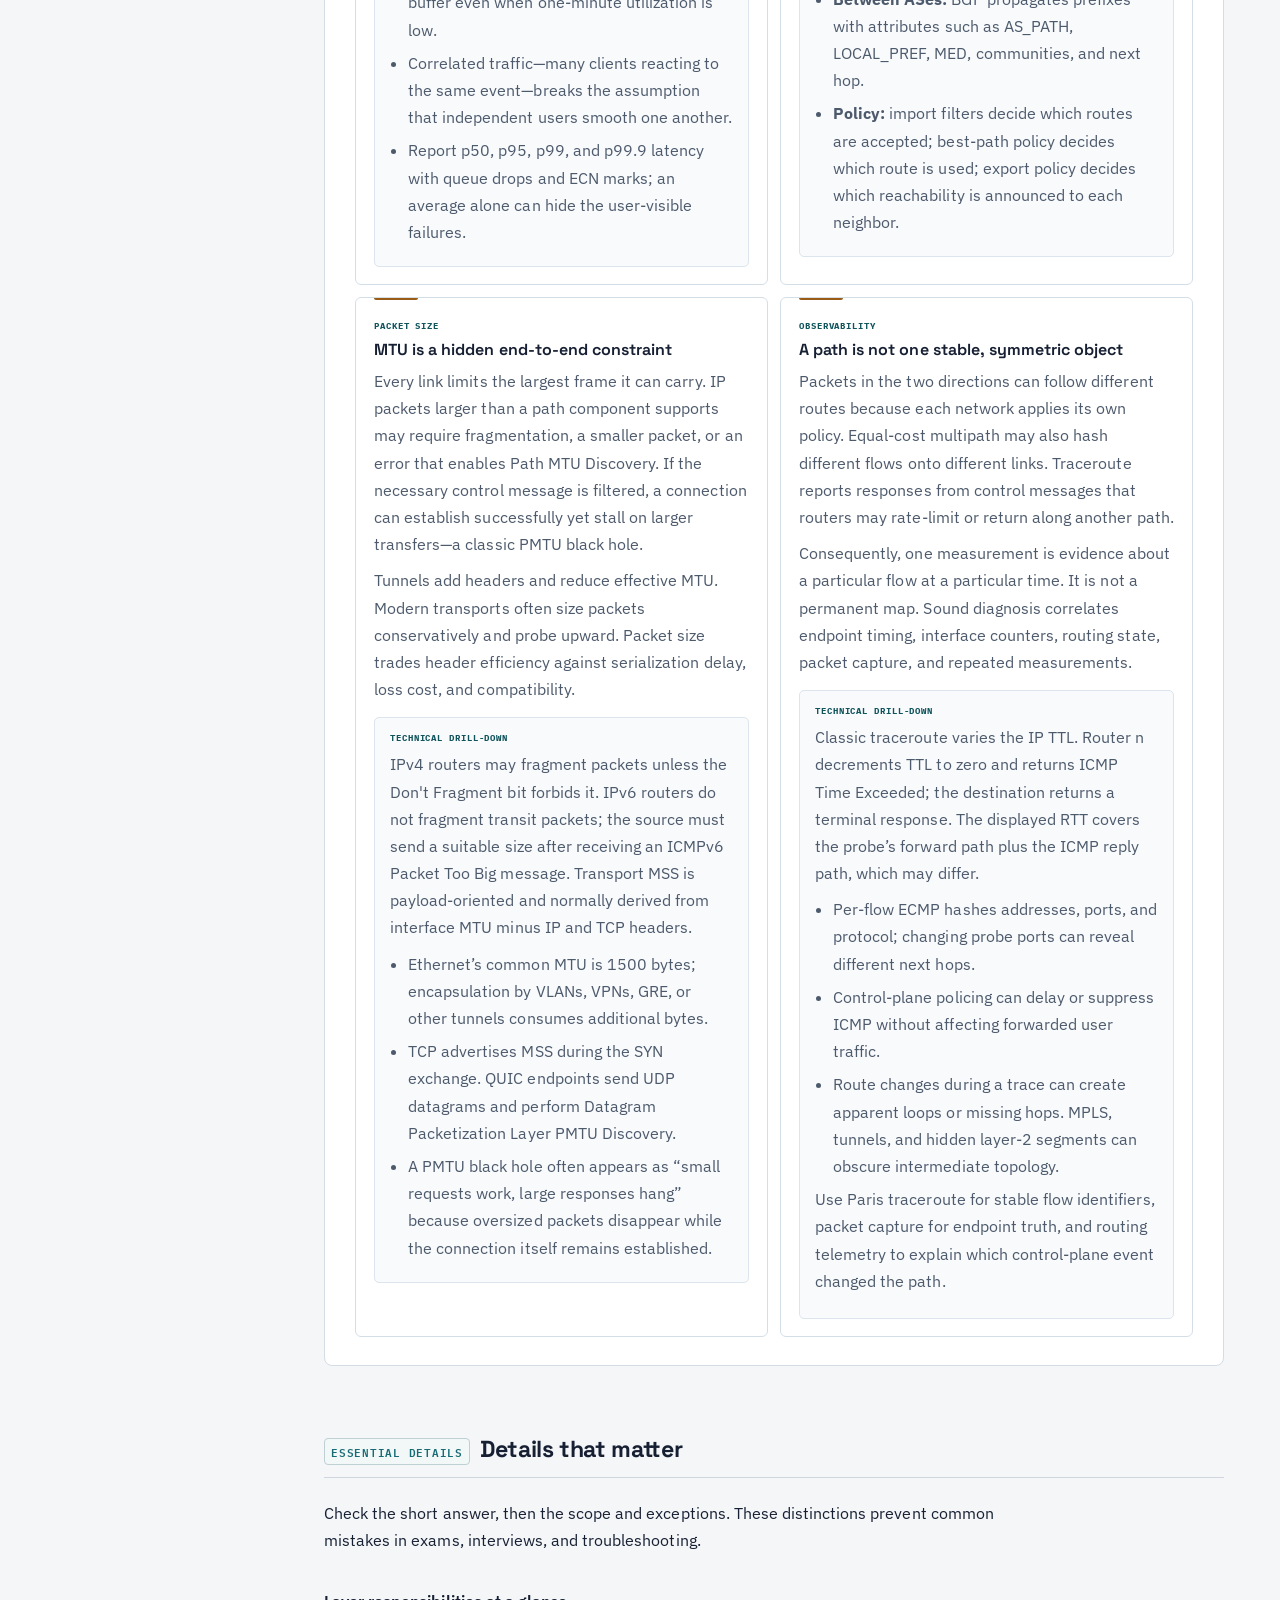
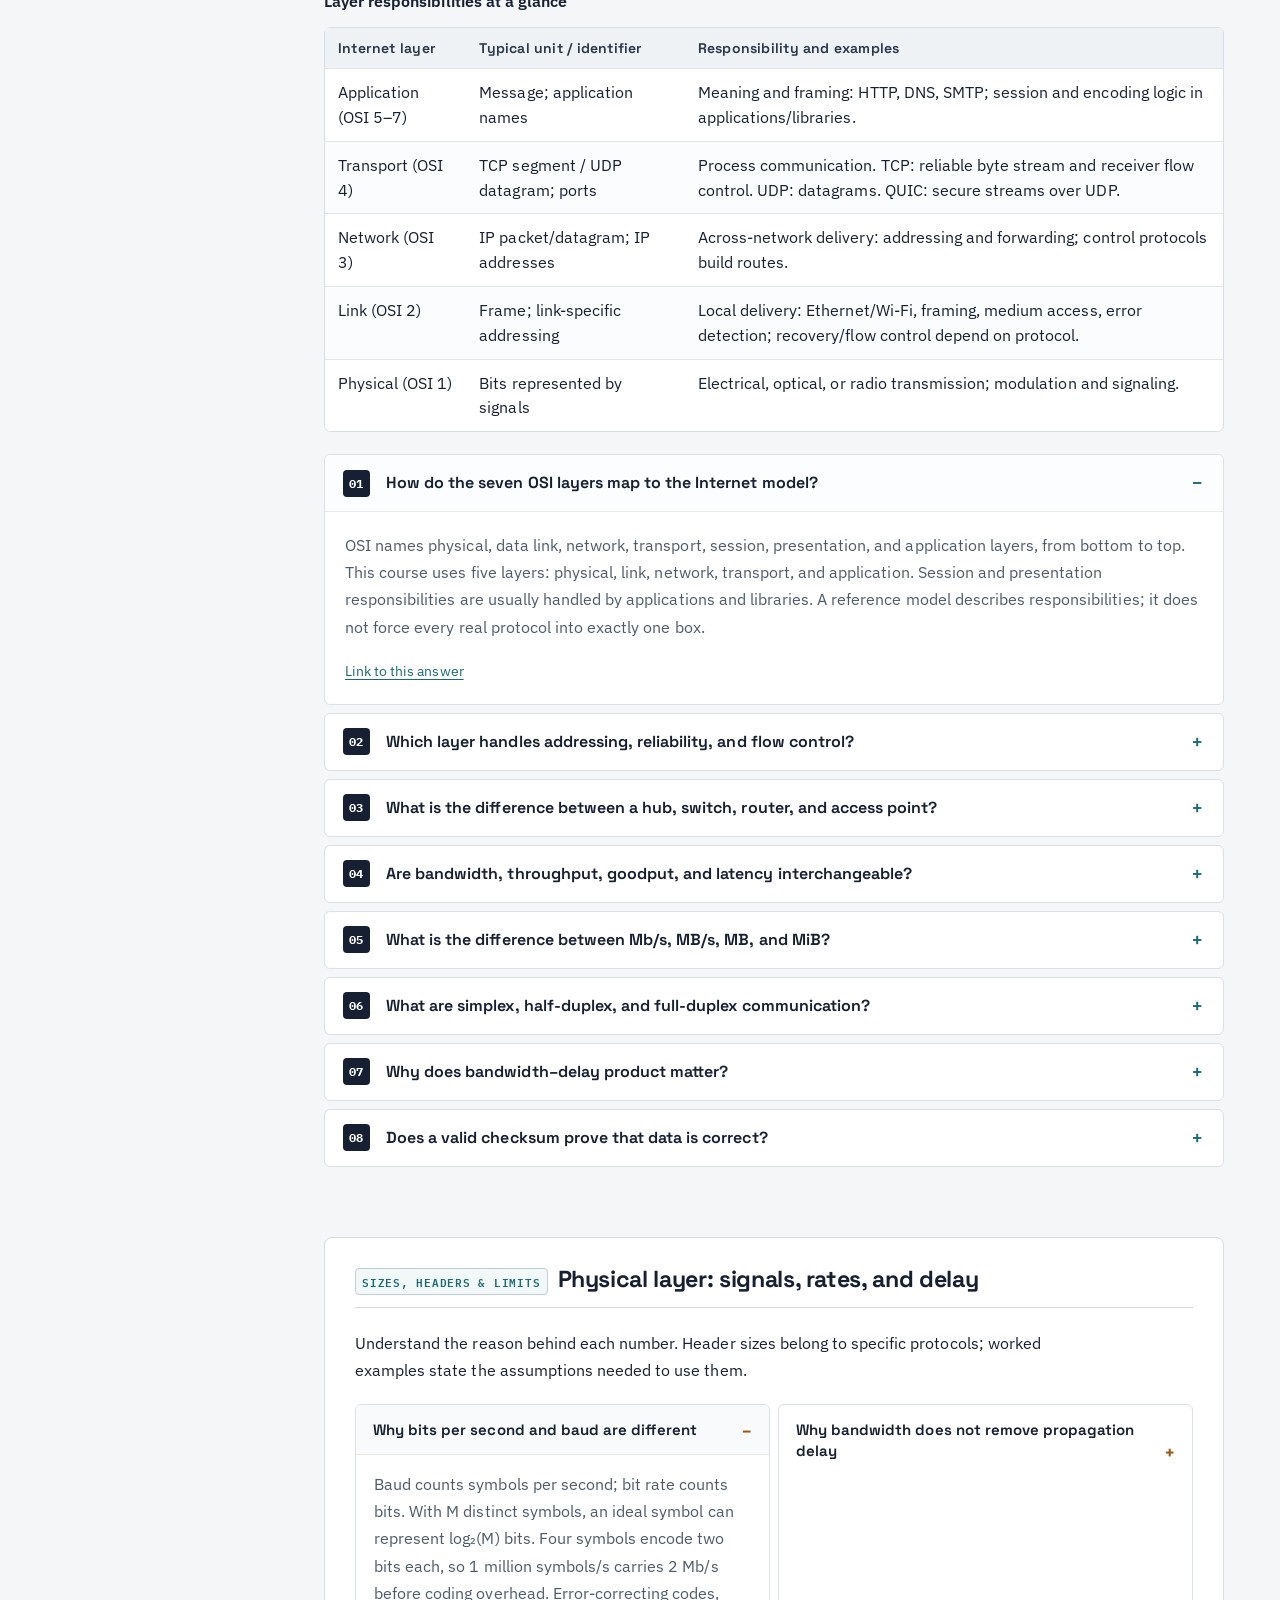
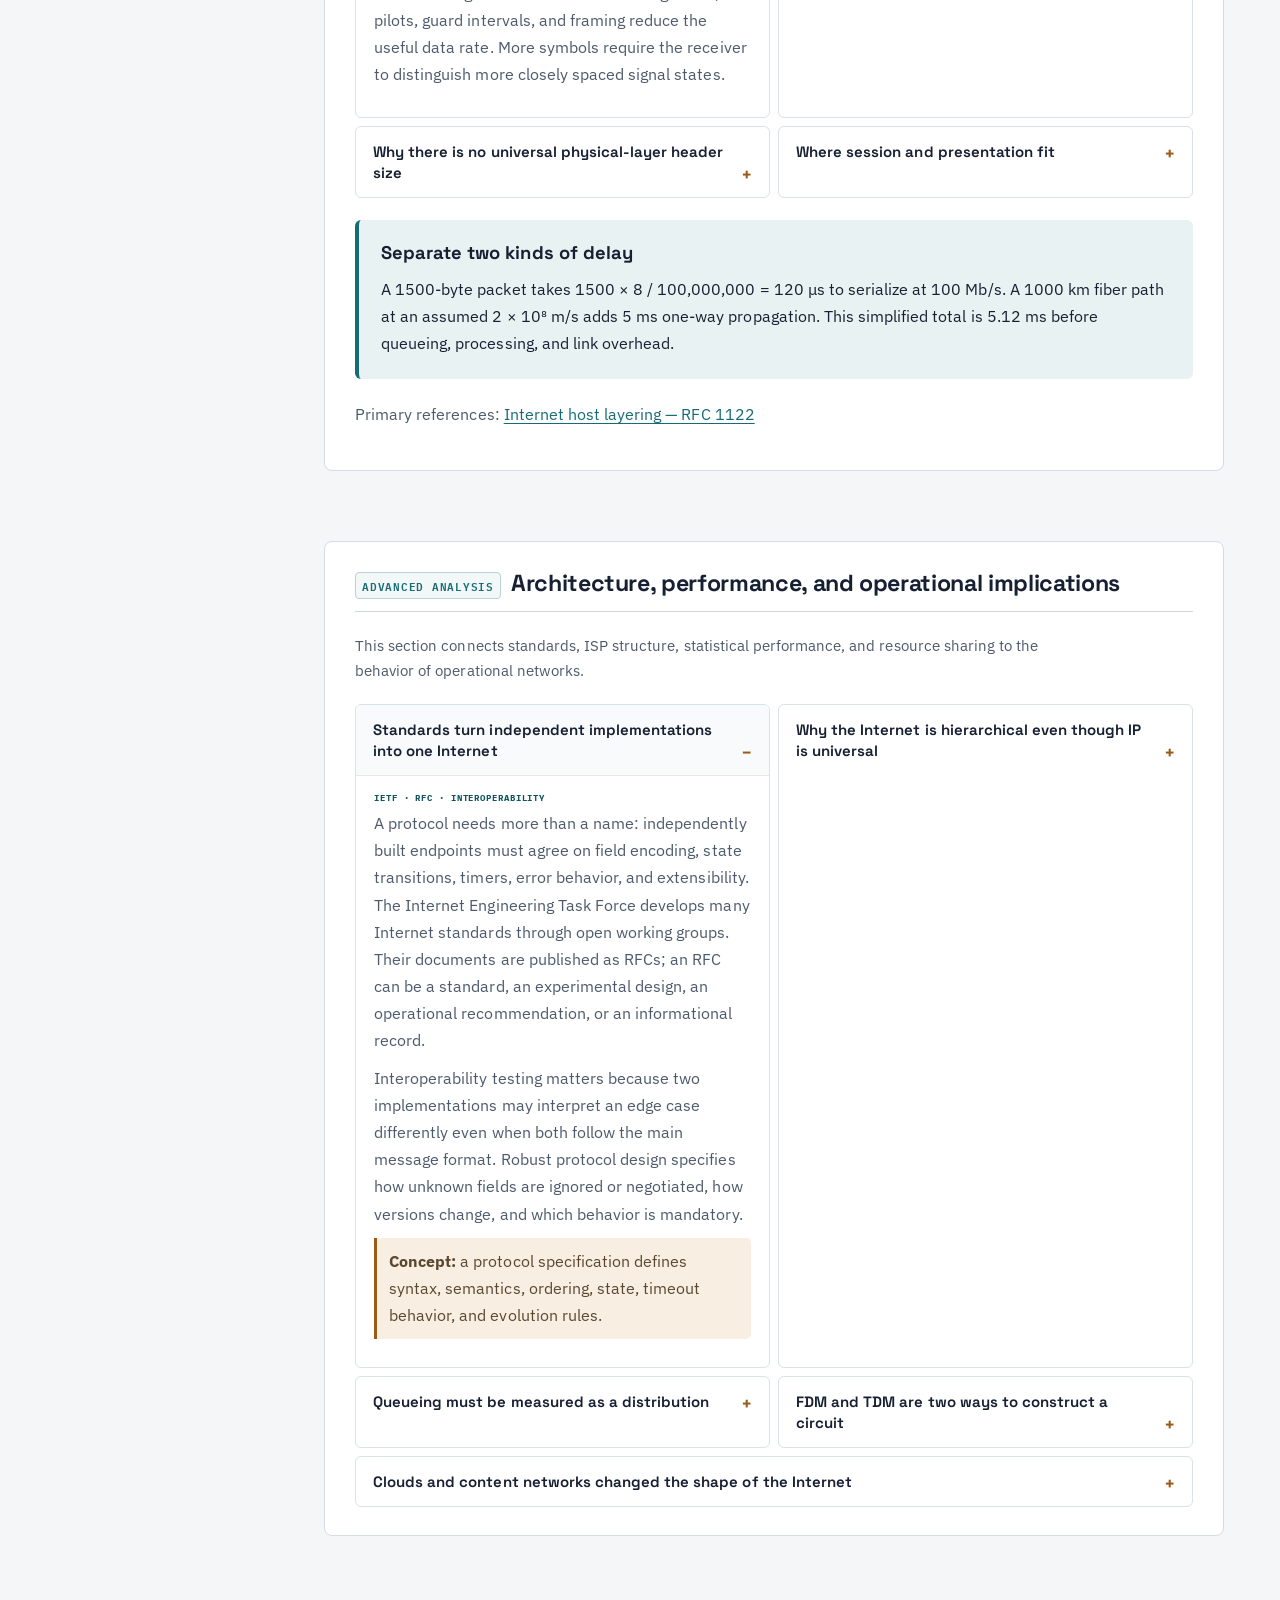
==== commit 89a80f3a: "Add definitions, mechanisms and examples to every core chapter" ====
--- a/chapter1.html
+++ b/chapter1.html
@@ -18,7 +18,7 @@
       <aside class="toc" aria-label="Chapter contents"><div class="toc-card"><h2>In this chapter</h2><ol><li><a class="current" href="#mental-model">1.1 Internet model</a></li><li><a href="#access">1.2 Edge & access</a></li><li><a href="#switching">1.3 Network core</a></li><li><a href="#delay">1.4 Delay, loss & throughput</a></li><li><a href="#layers">1.5 Layers & encapsulation</a></li><li><a href="#security-history">1.6 Attacks & history</a></li><li><a href="#questions-answered">Applied questions</a></li><li><a href="#essential-details">Details that matter</a></li><li><a href="#layer-details">Sizes, headers &amp; limits</a></li><li><a href="#book-scan">Advanced analysis</a></li><li><a href="#master-reference">Technical reference</a></li><li><a href="#critical-questions">Critical technical lab</a></li><li><a href="#review">1.7 Concept check</a></li><li><a href="#sources">Standards &amp; references</a></li></ol></div></aside>
     <article class="chapter-body" id="chapter-content"><section class="chapter-orientation" aria-label="Chapter roadmap"><div class="orientation-title"><span>LEARNING FRAMEWORK</span><b>Objectives, sequence, and key distinction</b></div><div class="orientation-grid"><article><span>LEARNING OBJECTIVE</span><p>How does one application byte become signals, packets, and useful data at another host?</p></article><article><span>CONCEPT SEQUENCE</span><p>Application data → transport segment → IP datagram → link frame → signals; the receiver removes the headers in reverse.</p></article><article><span>KEY DISTINCTION</span><p>Keep transmission delay (bits/rate), propagation delay (distance/speed), queueing, and processing delay conceptually separate.</p></article></div></section>
       <section class="chapter-section" id="mental-model">
-        <h2><span>1.1</span> The Internet is an edge connected by a core</h2>
+        <h2><span>1.1</span> The Internet is an edge connected by a core</h2><!-- foundation-mental-model:start --><div class="concept-foundation"><p><strong>Definition.</strong> A computer network connects devices so they can exchange data using agreed rules called protocols. The Internet is a global interconnection of networks that communicate using the Internet Protocol (IP).</p><p><strong>How it works.</strong> Hosts originate or consume application data; routers forward packets between networks. A protocol specifies message format, meaning, and the actions taken when messages arrive or timers expire.</p><p><strong>Example.</strong> When a laptop opens a website, the laptop and server are hosts; the intervening routers carry their packets without running the browser application.</p></div><!-- foundation-mental-model:end -->
         <p>End systems run applications at the network edge. Access networks connect those hosts to a first router. The network core is a mesh of packet switches that moves packets hop by hop.</p>
         <div class="definition-box"><span>DEFINITION</span><p>A <b>protocol</b> defines the format and order of messages exchanged between communicating entities and the actions taken when messages are sent or received.</p></div>
         <div class="concept-grid three">
@@ -29,7 +29,7 @@
         <div class="compare-strip"><div><span>ROUTING</span><b>Chooses end-to-end paths</b><p>A control-plane decision based on topology and routing protocols.</p></div><div><span>FORWARDING</span><b>Chooses one outgoing link</b><p>A local data-plane action using the router’s forwarding table.</p></div></div>
       </section>
 
-      <section class="chapter-section" id="access"><h2><span>1.2</span> Access networks and the Internet hierarchy</h2><p>An access network is the path from an end system to its first router. Home networks commonly combine Wi-Fi or Ethernet with fiber, cable, or DSL. Enterprises use switched Ethernet and managed Wi-Fi. Mobile devices use a radio access network connected to a cellular core.</p><div class="table-scroll" tabindex="0" role="region" aria-label="Reference table"><table class="data-table"><thead><tr><th>Access type</th><th>Resource model</th><th>Main characteristic</th></tr></thead><tbody><tr><td>Fiber to the home</td><td>Often shared through a passive optical tree</td><td>High rate, low attenuation, long reach</td></tr><tr><td>Cable / HFC</td><td>Shared neighborhood medium</td><td>Statistical sharing and asymmetric rates</td></tr><tr><td>DSL</td><td>Dedicated copper to central office</td><td>Rate depends on line length and quality</td></tr><tr><td>Ethernet / Wi-Fi</td><td>Switched wired / shared radio</td><td>Common inside homes and organizations</td></tr><tr><td>4G / 5G</td><td>Scheduled shared radio</td><td>Mobility and variable signal quality</td></tr></tbody></table></div><p>The Internet is a network of networks. Access ISPs connect users, regional and global providers carry traffic over long distances, and Internet exchange points let autonomous systems peer directly. Large content providers also operate private backbones and edge sites.</p><div class="note-box"><span>END-TO-END PATH</span><p>A packet can cross the sender’s LAN, an access ISP, transit or peering links, the destination access network, and the destination LAN. Every hop may have a different rate, distance, queue, and frame format.</p></div></section>
+      <section class="chapter-section" id="access"><h2><span>1.2</span> Access networks and the Internet hierarchy</h2><!-- foundation-access:start --><div class="concept-foundation"><p><strong>Definition.</strong> An access network connects an end system to the wider network. An Internet service provider (ISP) operates networks that provide Internet connectivity.</p><p><strong>How it works.</strong> A local access link leads to provider networks. Providers exchange traffic through transit agreements or peering; the actual path follows connectivity and routing policy rather than a fixed number of hierarchy levels.</p><p><strong>Example.</strong> A home device can use Wi-Fi to reach its home gateway, then fiber to reach its ISP. Wi-Fi and fiber describe different parts of the same journey.</p></div><!-- foundation-access:end --><p>An access network is the path from an end system to its first router. Home networks commonly combine Wi-Fi or Ethernet with fiber, cable, or DSL. Enterprises use switched Ethernet and managed Wi-Fi. Mobile devices use a radio access network connected to a cellular core.</p><div class="table-scroll" tabindex="0" role="region" aria-label="Reference table"><table class="data-table"><thead><tr><th>Access type</th><th>Resource model</th><th>Main characteristic</th></tr></thead><tbody><tr><td>Fiber to the home</td><td>Often shared through a passive optical tree</td><td>High rate, low attenuation, long reach</td></tr><tr><td>Cable / HFC</td><td>Shared neighborhood medium</td><td>Statistical sharing and asymmetric rates</td></tr><tr><td>DSL</td><td>Dedicated copper to central office</td><td>Rate depends on line length and quality</td></tr><tr><td>Ethernet / Wi-Fi</td><td>Switched wired / shared radio</td><td>Common inside homes and organizations</td></tr><tr><td>4G / 5G</td><td>Scheduled shared radio</td><td>Mobility and variable signal quality</td></tr></tbody></table></div><p>The Internet is a network of networks. Access ISPs connect users, regional and global providers carry traffic over long distances, and Internet exchange points let autonomous systems peer directly. Large content providers also operate private backbones and edge sites.</p><div class="note-box"><span>END-TO-END PATH</span><p>A packet can cross the sender’s LAN, an access ISP, transit or peering links, the destination access network, and the destination LAN. Every hop may have a different rate, distance, queue, and frame format.</p></div></section>
 
       <section class="chapter-section" id="switching">
         <h2><span>1.3</span> Packet switching versus circuit switching</h2>
@@ -57,7 +57,7 @@
       </section>
 
       <section class="chapter-section" id="delay">
-        <h2><span>1.4</span> Delay, packet loss and throughput</h2>
+        <h2><span>1.4</span> Delay, packet loss and throughput</h2><!-- foundation-delay:start --><div class="concept-foundation"><p><strong>Definition.</strong> Delay is the time data takes to reach a specified point. Throughput is the rate successfully delivered at a specified layer. Packet loss occurs when a packet fails to arrive, often because of a drop or transmission error.</p><p><strong>How it works.</strong> Processing, queueing, serialization, and propagation contribute different delays. A bottleneck limits sustained rate; buffers absorb temporary bursts but can increase waiting time.</p><p><strong>Example.</strong> A 10 Mb/s bottleneck cannot sustain a 100 Mb/s transfer merely because the sender has a 1 Gb/s local link. A faster link also does not remove long-distance propagation delay.</p></div><!-- foundation-delay:end -->
         <div class="formula-panel"><p>d<sub>nodal</sub> = d<sub>proc</sub> + d<sub>queue</sub> + d<sub>trans</sub> + d<sub>prop</sub></p><div class="formula-cards"><button class="active" type="button" data-delay="Processing validates relevant headers, handles detected errors, and chooses an outgoing link. It is usually small."><b>PROCESSING</b><span>inspect + decide</span></button><button type="button" data-delay="Queueing is the unpredictable wait for the outgoing link. It rises sharply as traffic intensity approaches 1."><b>QUEUEING</b><span>wait for service</span></button><button type="button" data-delay="Transmission is L/R: packet length in bits divided by the link rate in bits per second."><b>TRANSMISSION</b><span>L / R</span></button><button type="button" data-delay="Propagation is distance divided by signal speed. It depends on the physical link, not packet size."><b>PROPAGATION</b><span>distance / speed</span></button></div><p id="delayExplain" class="formula-explain">Processing validates relevant headers, handles detected errors, and chooses an outgoing link. It is usually small.</p></div>
         <div class="metric-grid"><article><span>TRAFFIC INTENSITY</span><h3>La / R</h3><p>Delay becomes highly sensitive to bursts as average traffic intensity approaches 1; sustained values at or above 1 are unstable in the basic model.</p></article><article><span>PACKET LOSS</span><h3>Buffer full</h3><p>An arriving or queued packet is dropped.</p></article><article><span>THROUGHPUT</span><h3>min(R₁…Rₙ)</h3><p>For one long transfer without competing traffic, the slowest path link sets the throughput ceiling.</p></article></div>
         <p><code>a</code> is the average packet arrival rate, <code>L</code> is the average packet length in bits, and <code>R</code> is the outgoing-link rate in bits per second. The ratio is a planning model, not a guarantee for bursty traffic.</p>
@@ -65,13 +65,13 @@
       </section>
 
       <section class="chapter-section" id="layers">
-        <h2><span>1.5</span> Five layers and encapsulation</h2>
+        <h2><span>1.5</span> Five layers and encapsulation</h2><!-- foundation-layers:start --><div class="concept-foundation"><p><strong>Definition.</strong> Layering organizes communication into responsibilities with defined interfaces. Encapsulation wraps higher-layer data in the headers, and sometimes trailers, required by lower-layer protocols; decapsulation interprets and removes those wrappers at the receiver.</p><p><strong>How it works.</strong> An application message can become TCP data, then an IP payload, then an Ethernet payload. Each header serves its own scope; routers normally replace link framing while forwarding the IP packet.</p><p><strong>Example.</strong> For a web request, HTTP describes the request, TCP identifies the connection, IP identifies network endpoints, and Ethernet identifies the local next hop.</p></div><!-- foundation-layers:end -->
         <p>Each layer provides a service to the layer above and uses the layer below. This separation simplifies design, testing and replacement of individual mechanisms.</p>
         <div class="layer-layout"><div class="layer-stack"><div><b>5</b><span><strong>Application</strong><small>HTTP, DNS, SMTP</small></span></div><div><b>4</b><span><strong>Transport</strong><small>process ↔ process</small></span></div><div><b>3</b><span><strong>Network</strong><small>host ↔ host</small></span></div><div><b>2</b><span><strong>Link</strong><small>node ↔ node</small></span></div><div><b>1</b><span><strong>Physical</strong><small>bits on a medium</small></span></div></div><div class="encapsulation"><span>ENCAPSULATION / SENDER</span><p><i>Message</i></p><p><b>TH</b><i>Segment</i></p><p><b>NH</b><b>TH</b><i>Datagram</i></p><p><b>LH</b><b>NH</b><b>TH</b><i>Frame</i><b>LT</b></p><small>Headers are added downward and removed upward at the receiver.</small></div></div>
         <div class="note-box"><span>DEVICE SCOPE</span><p>End hosts process all layers. Routers normally process through the network layer. Link-layer switches normally process through the link layer.</p></div>
       </section>
 
-      <section class="chapter-section" id="security-history"><h2><span>1.6</span> The Internet evolved in an adversarial world</h2><p>Connected systems face malware, vulnerable services, credential theft, packet sniffing, spoofing, man-in-the-middle attacks, and denial of service. Security is therefore an architectural concern rather than a feature added at the end.</p><div class="table-scroll" tabindex="0" role="region" aria-label="Reference table"><table class="data-table"><thead><tr><th>Threat</th><th>Network behavior</th><th>Primary defenses</th></tr></thead><tbody><tr><td>Eavesdropping</td><td>Observe traffic on a link or compromised device</td><td>Authenticated encryption and safe key management</td></tr><tr><td>Spoofing / injection</td><td>Forge source identity or protocol messages</td><td>Authentication, integrity checks, ingress filtering</td></tr><tr><td>Denial of service</td><td>Exhaust links, state, CPU, or application resources</td><td>Rate limits, filtering, distribution, capacity, recovery</td></tr><tr><td>Endpoint compromise</td><td>Use legitimate protocol access with stolen control</td><td>Patching, least privilege, isolation, monitoring</td></tr></tbody></table></div><h3>How the design grew</h3><p>Packet switching research in the 1960s led to early shared networks. Internetworking and TCP/IP connected unlike networks in the 1970s and 1980s. The Web drove explosive public growth in the 1990s. Broadband, cloud data centers, content networks, mobile access, IoT, and software-defined infrastructure now shape the Internet’s flatter, service-centered topology.</p><div class="note-box"><span>ENDURING PRINCIPLE</span><p>The Internet succeeds by joining independently operated networks through common protocols. Its architecture must tolerate heterogeneous links, decentralized administration, failures, and continuous evolution.</p></div></section>
+      <section class="chapter-section" id="security-history"><h2><span>1.6</span> The Internet evolved in an adversarial world</h2><!-- foundation-security-history:start --><div class="concept-foundation"><p><strong>Definition.</strong> Network security protects communication and systems against unauthorized access, alteration, disclosure, and disruption. A threat is a possible harmful action; a vulnerability is a weakness that makes an attack possible.</p><p><strong>How it works.</strong> Defenses act at multiple places: authentication checks identities, encryption protects content, updates remove weaknesses, and filtering controls allowed traffic. No single layer protects every asset.</p><p><strong>Example.</strong> HTTPS can protect traffic in transit, but it cannot prevent malware on a laptop from reading data before encryption. Endpoint and network protection address different risks.</p></div><!-- foundation-security-history:end --><p>Connected systems face malware, vulnerable services, credential theft, packet sniffing, spoofing, man-in-the-middle attacks, and denial of service. Security is therefore an architectural concern rather than a feature added at the end.</p><div class="table-scroll" tabindex="0" role="region" aria-label="Reference table"><table class="data-table"><thead><tr><th>Threat</th><th>Network behavior</th><th>Primary defenses</th></tr></thead><tbody><tr><td>Eavesdropping</td><td>Observe traffic on a link or compromised device</td><td>Authenticated encryption and safe key management</td></tr><tr><td>Spoofing / injection</td><td>Forge source identity or protocol messages</td><td>Authentication, integrity checks, ingress filtering</td></tr><tr><td>Denial of service</td><td>Exhaust links, state, CPU, or application resources</td><td>Rate limits, filtering, distribution, capacity, recovery</td></tr><tr><td>Endpoint compromise</td><td>Use legitimate protocol access with stolen control</td><td>Patching, least privilege, isolation, monitoring</td></tr></tbody></table></div><h3>How the design grew</h3><p>Packet switching research in the 1960s led to early shared networks. Internetworking and TCP/IP connected unlike networks in the 1970s and 1980s. The Web drove explosive public growth in the 1990s. Broadband, cloud data centers, content networks, mobile access, IoT, and software-defined infrastructure now shape the Internet’s flatter, service-centered topology.</p><div class="note-box"><span>ENDURING PRINCIPLE</span><p>The Internet succeeds by joining independently operated networks through common protocols. Its architecture must tolerate heterogeneous links, decentralized administration, failures, and continuous evolution.</p></div></section>
 
 
       <section class="chapter-section qa-reference" id="questions-answered">
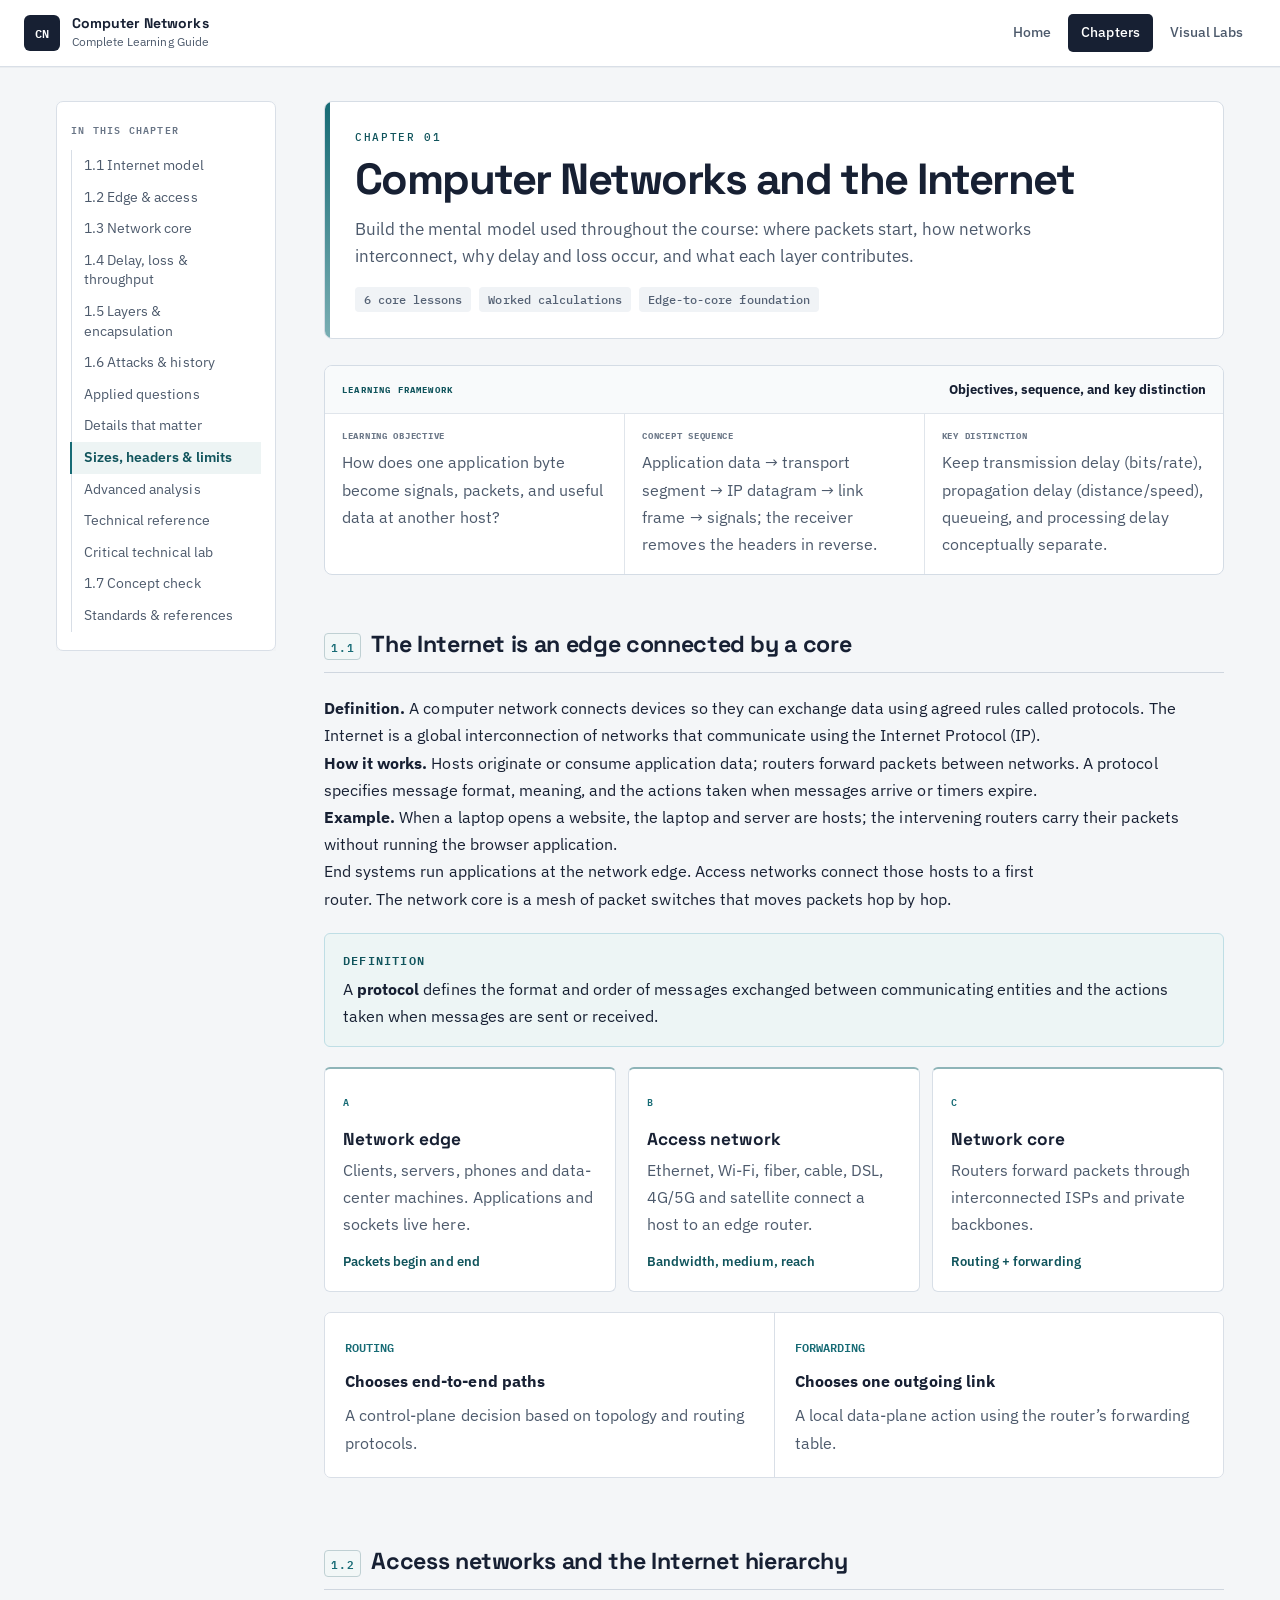
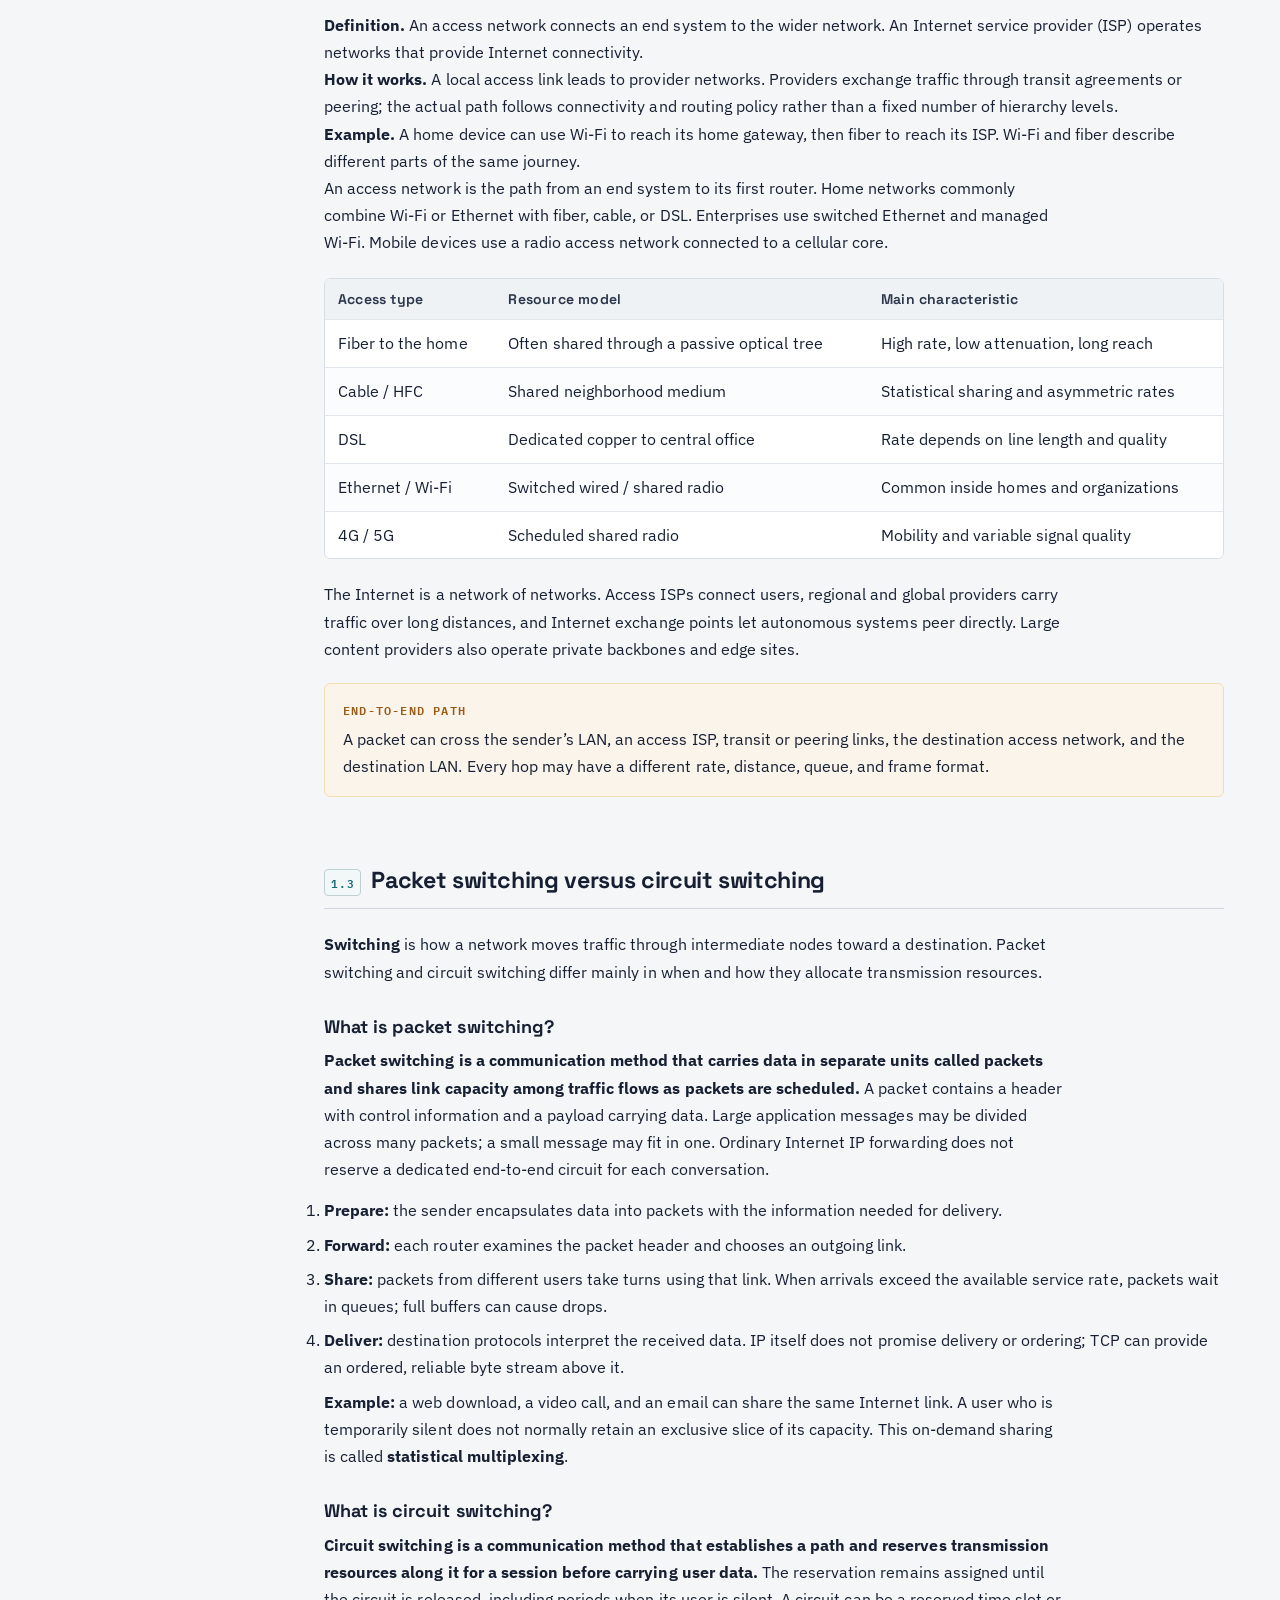
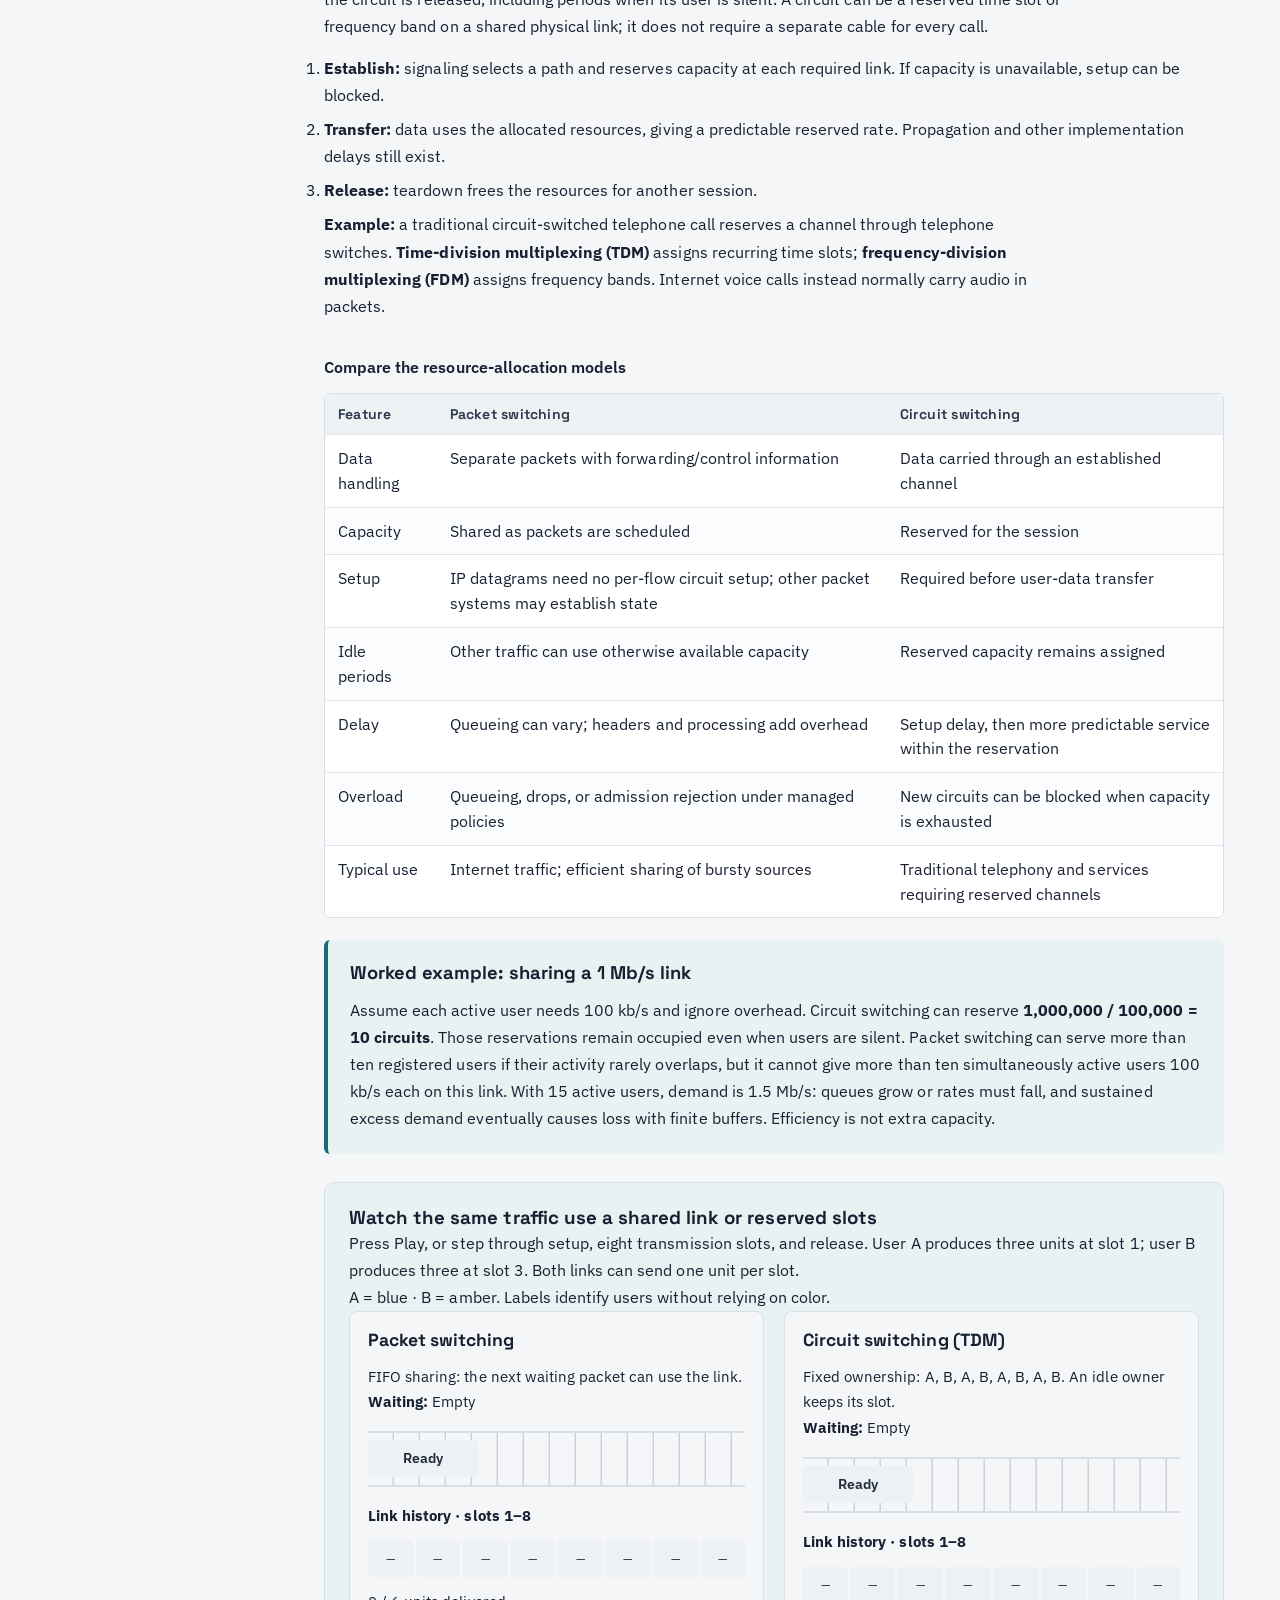
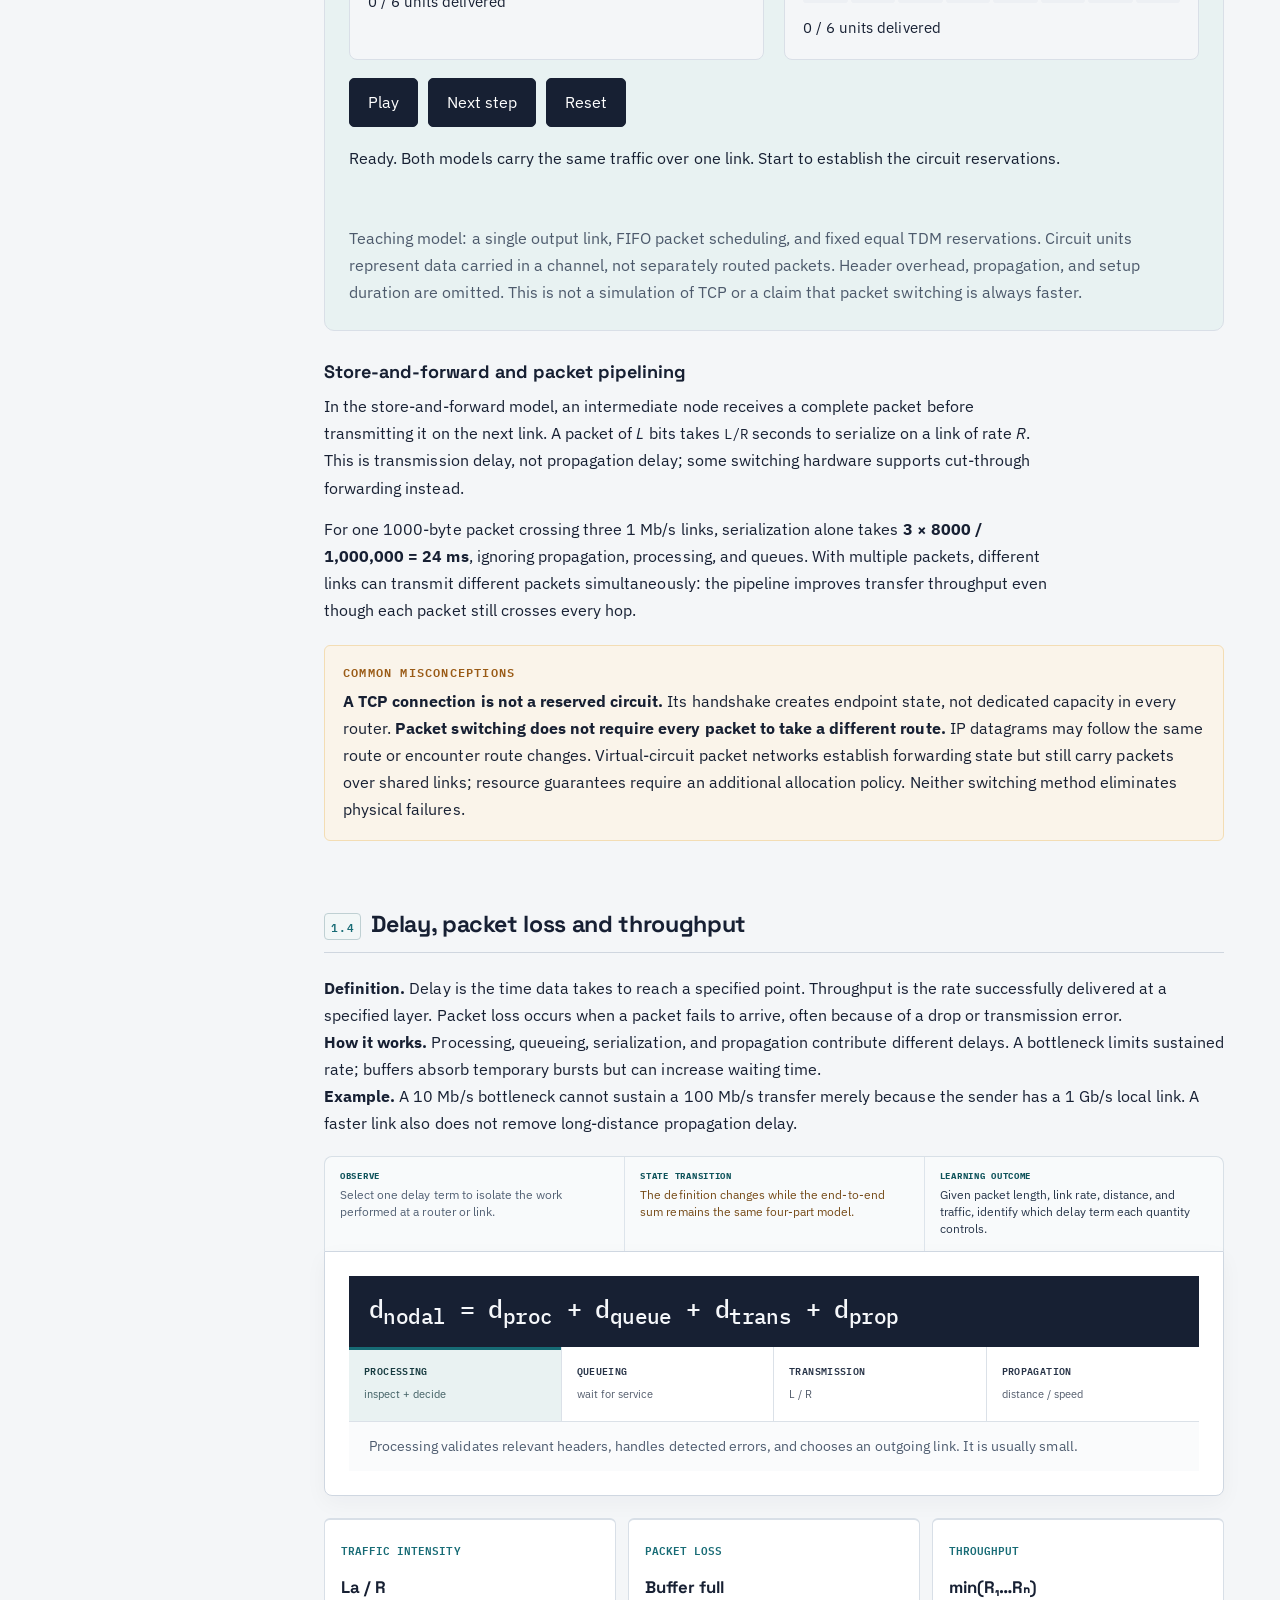
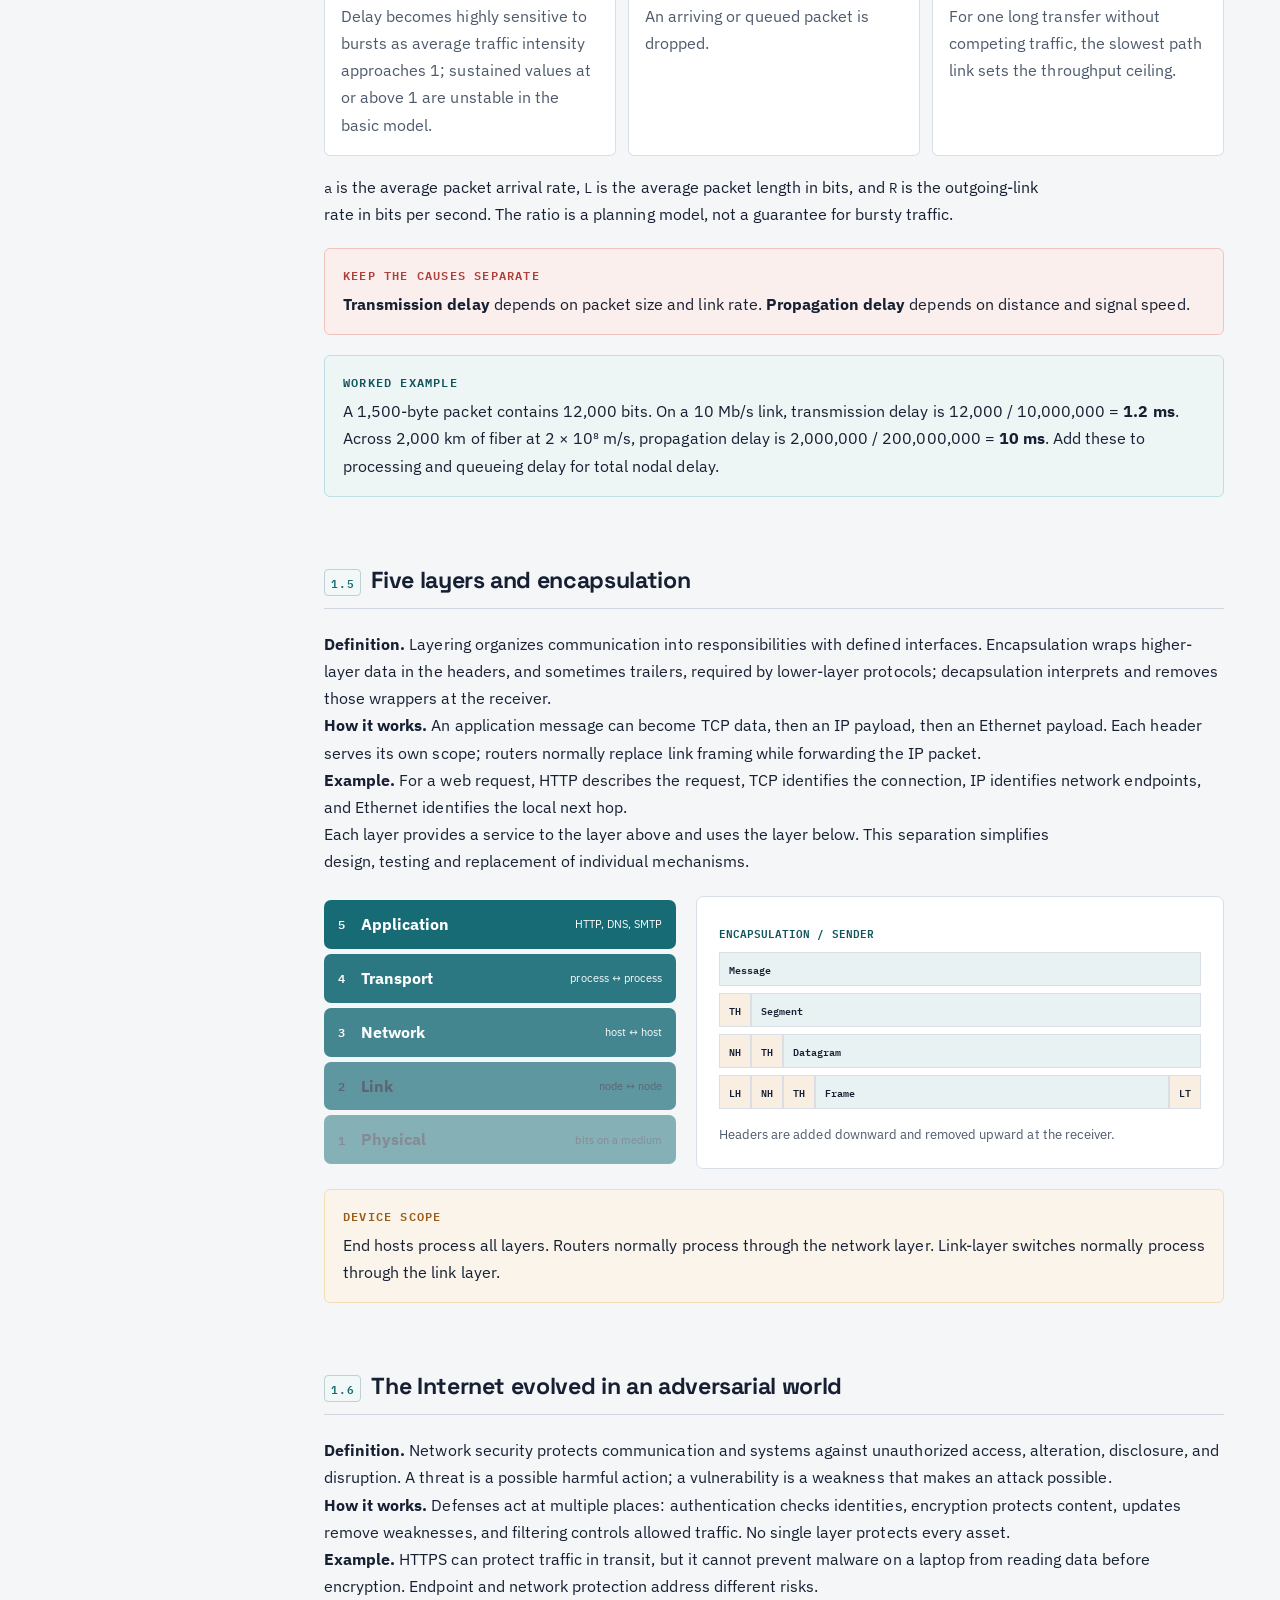
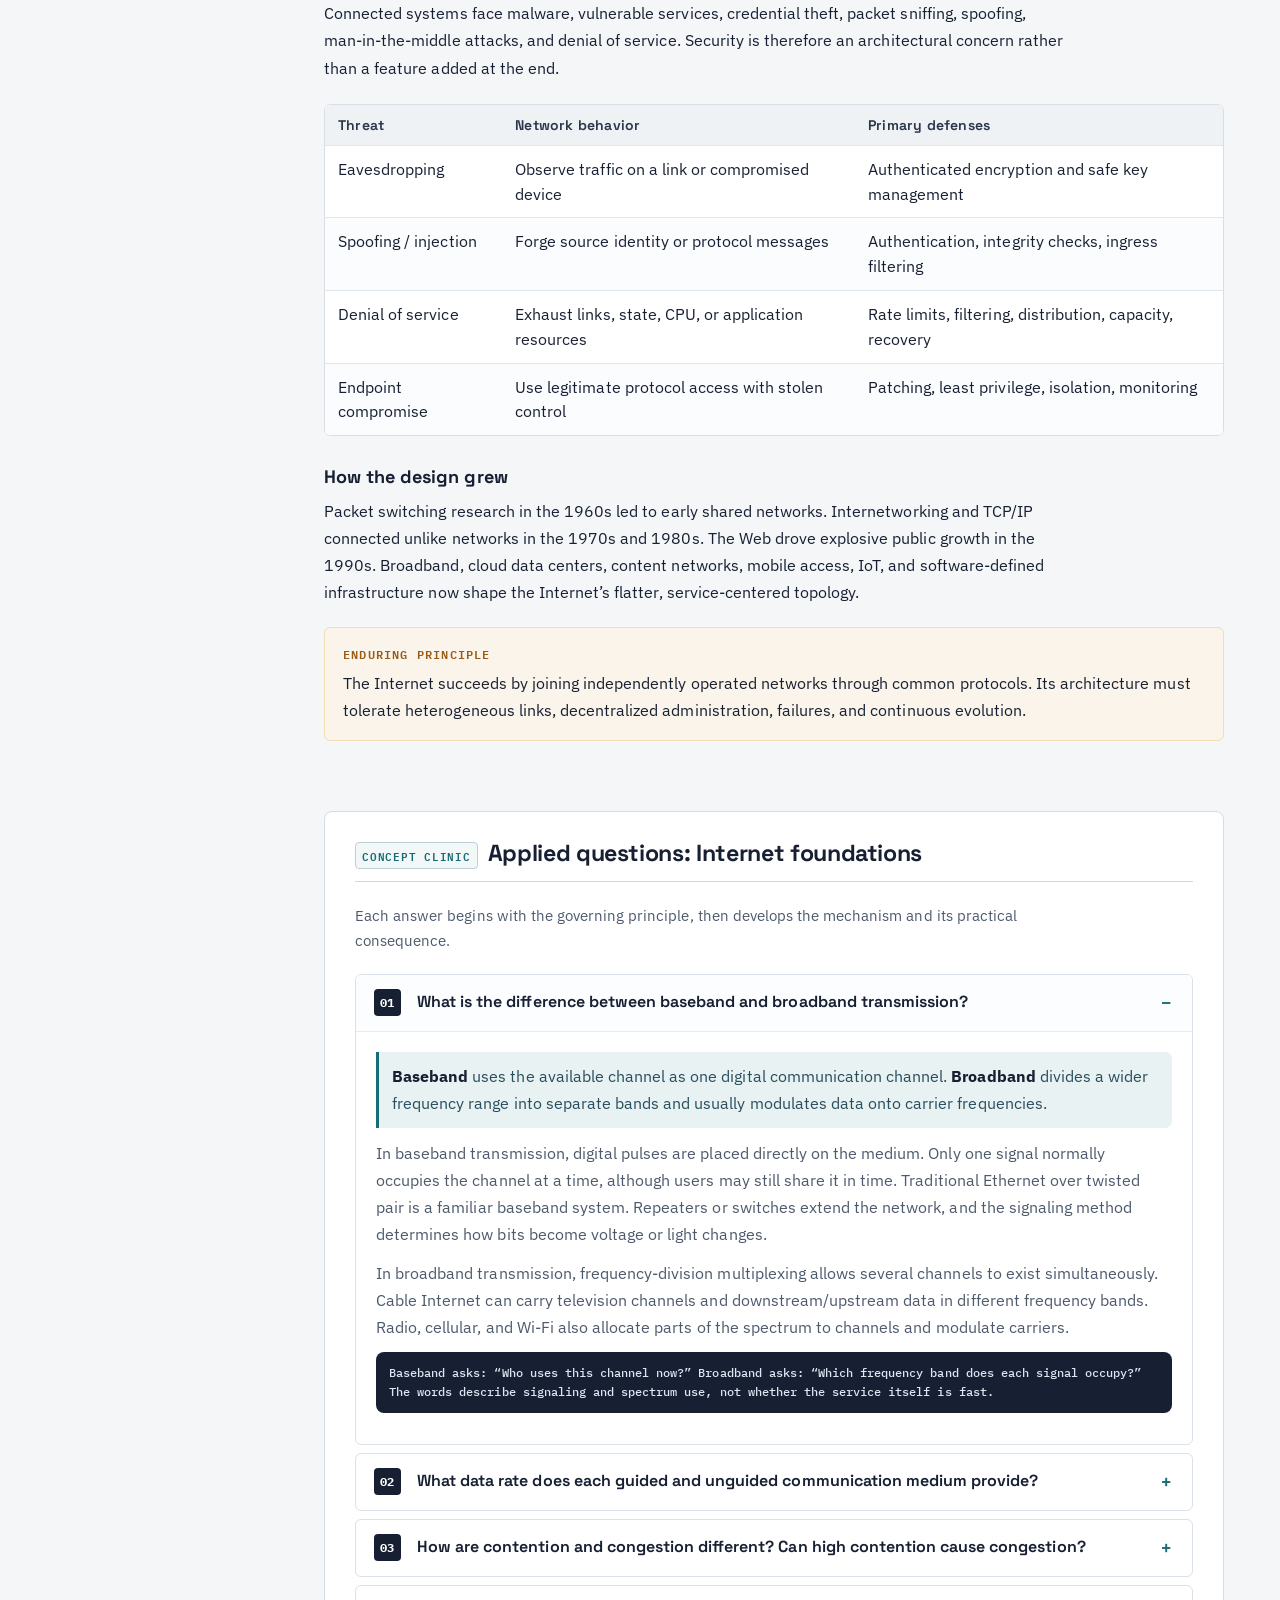
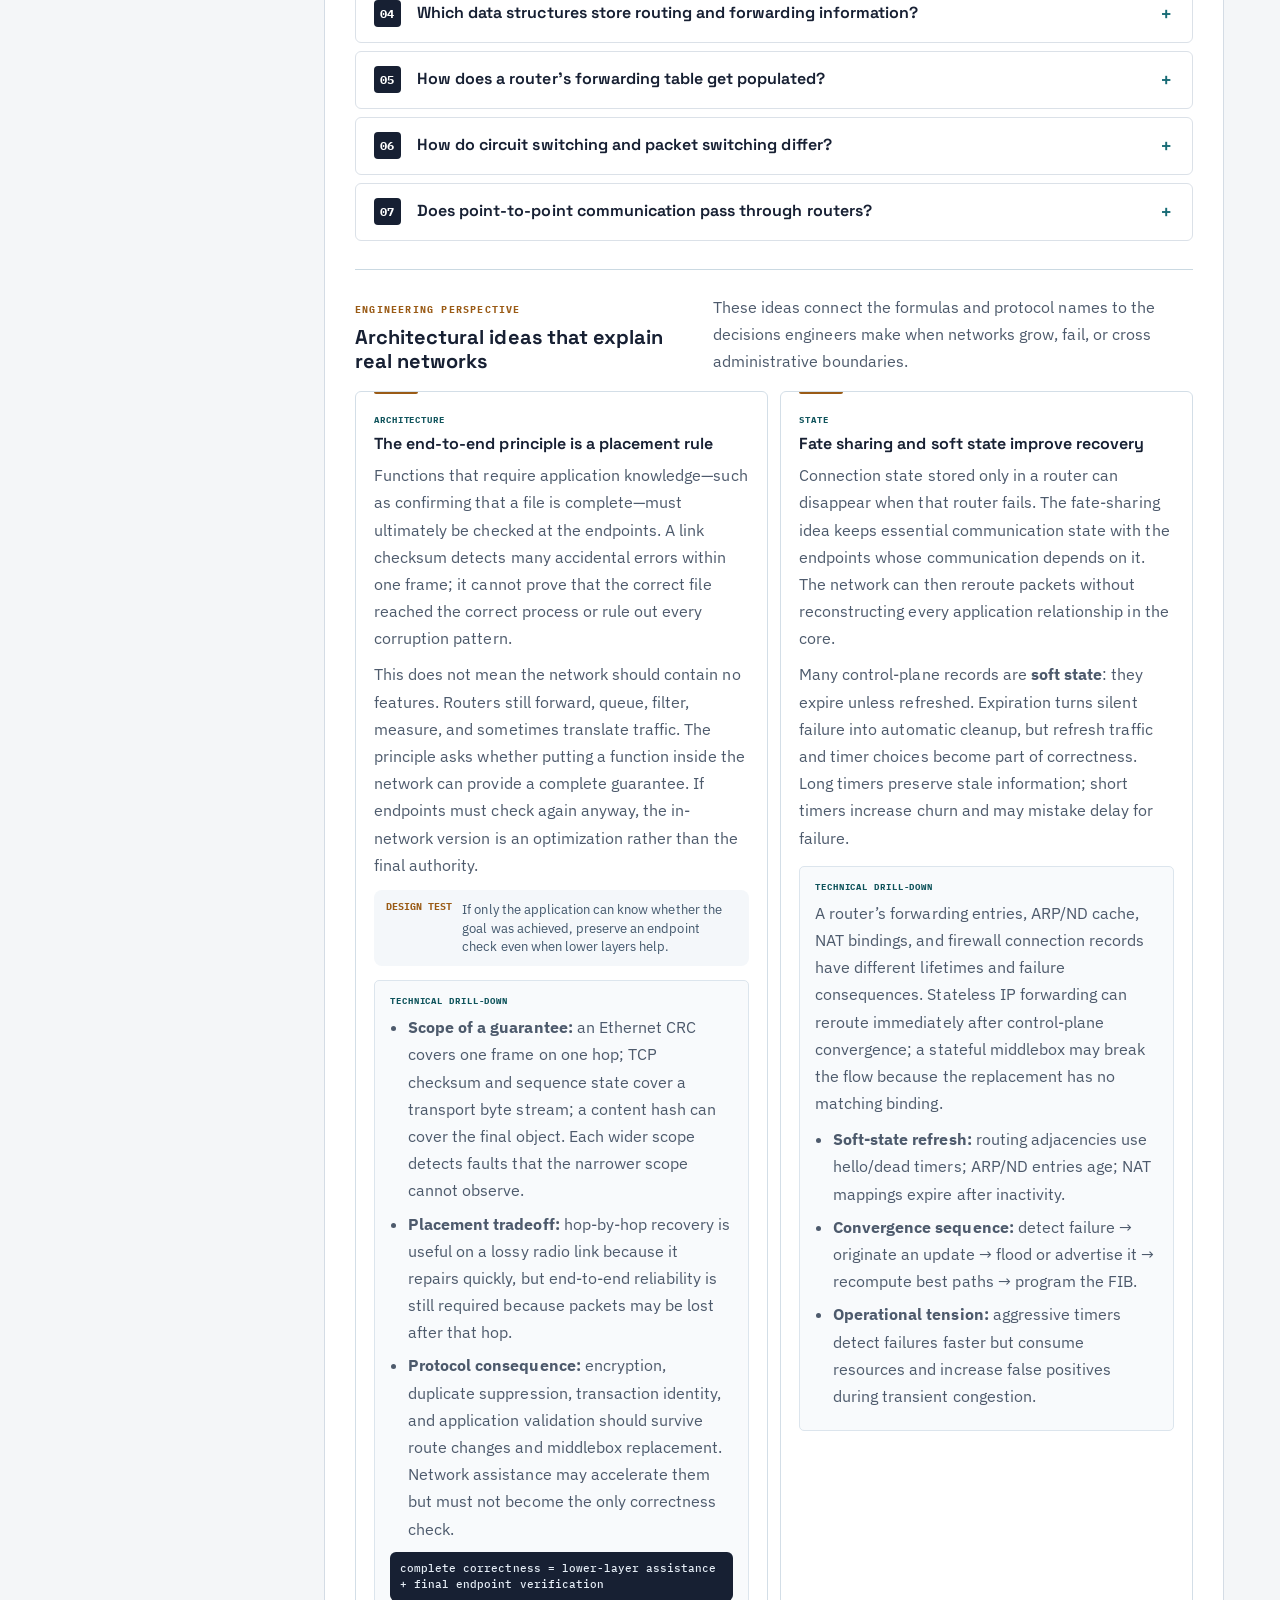
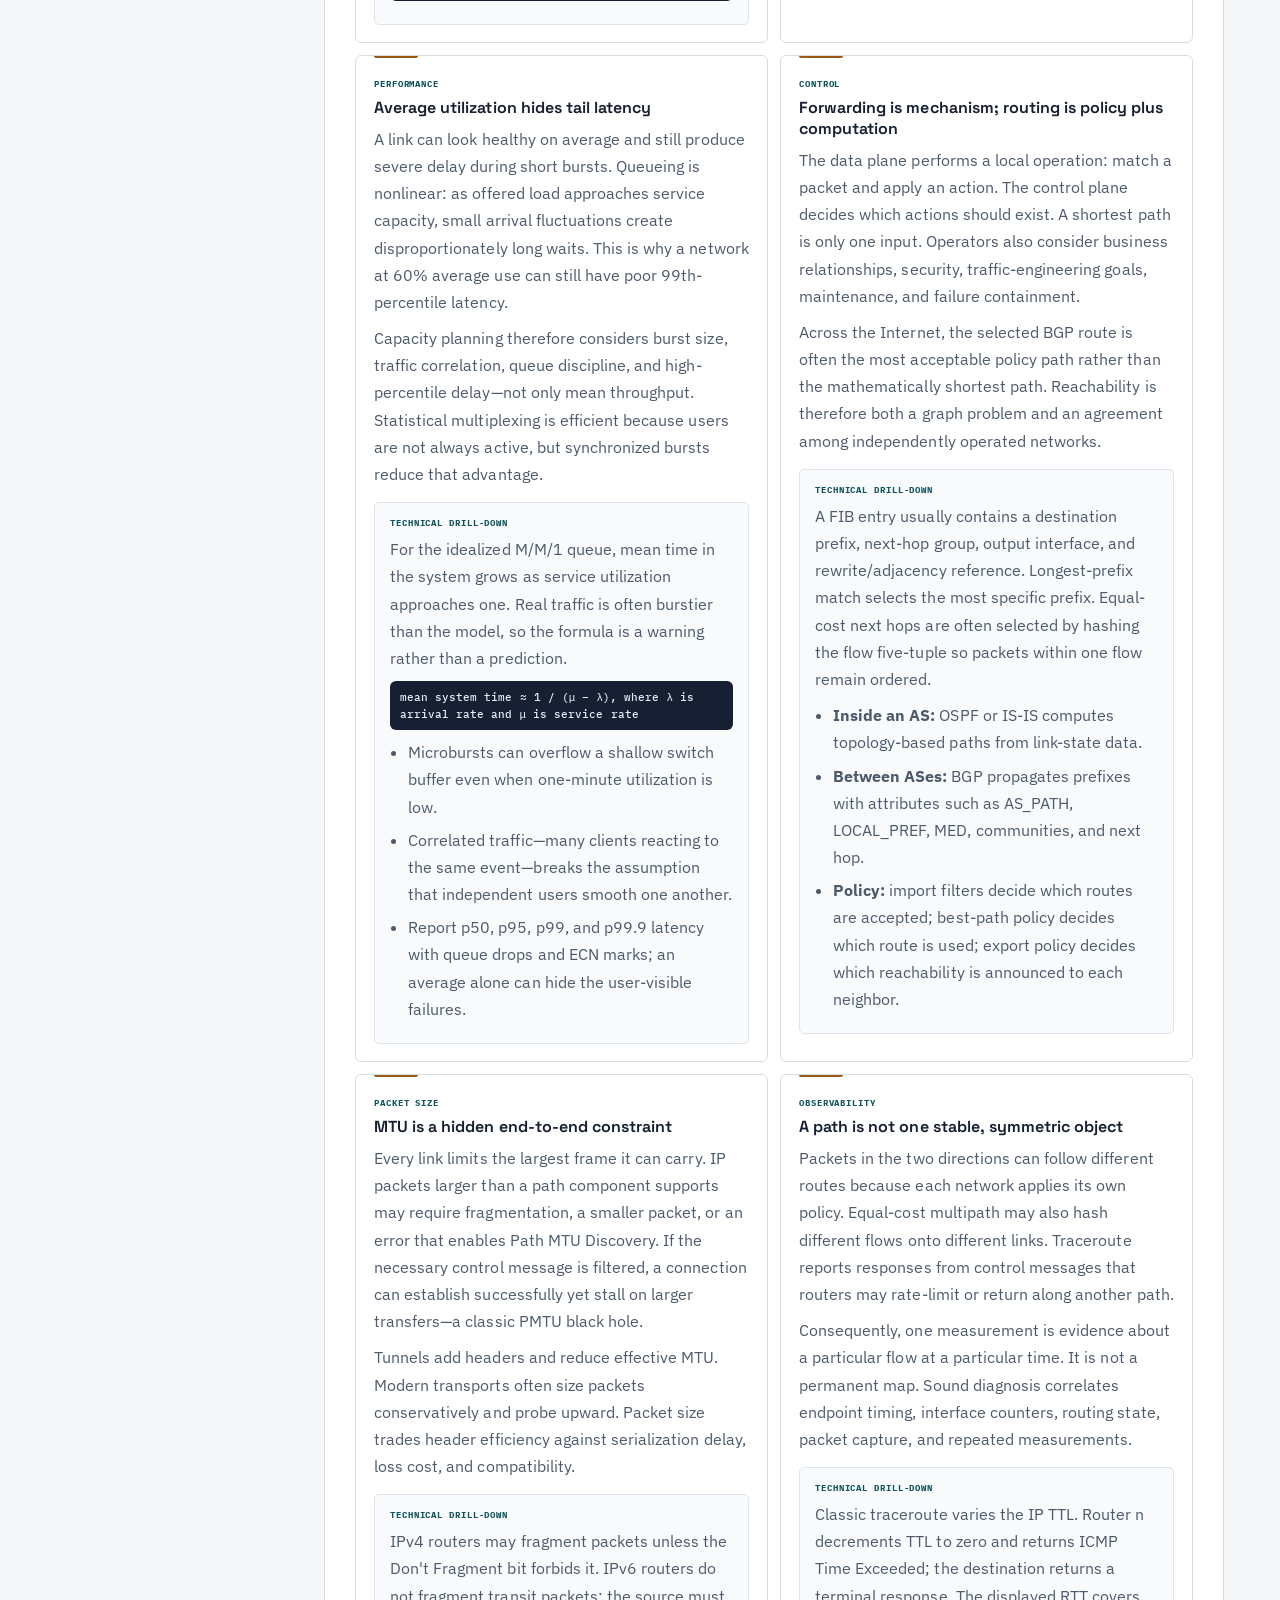
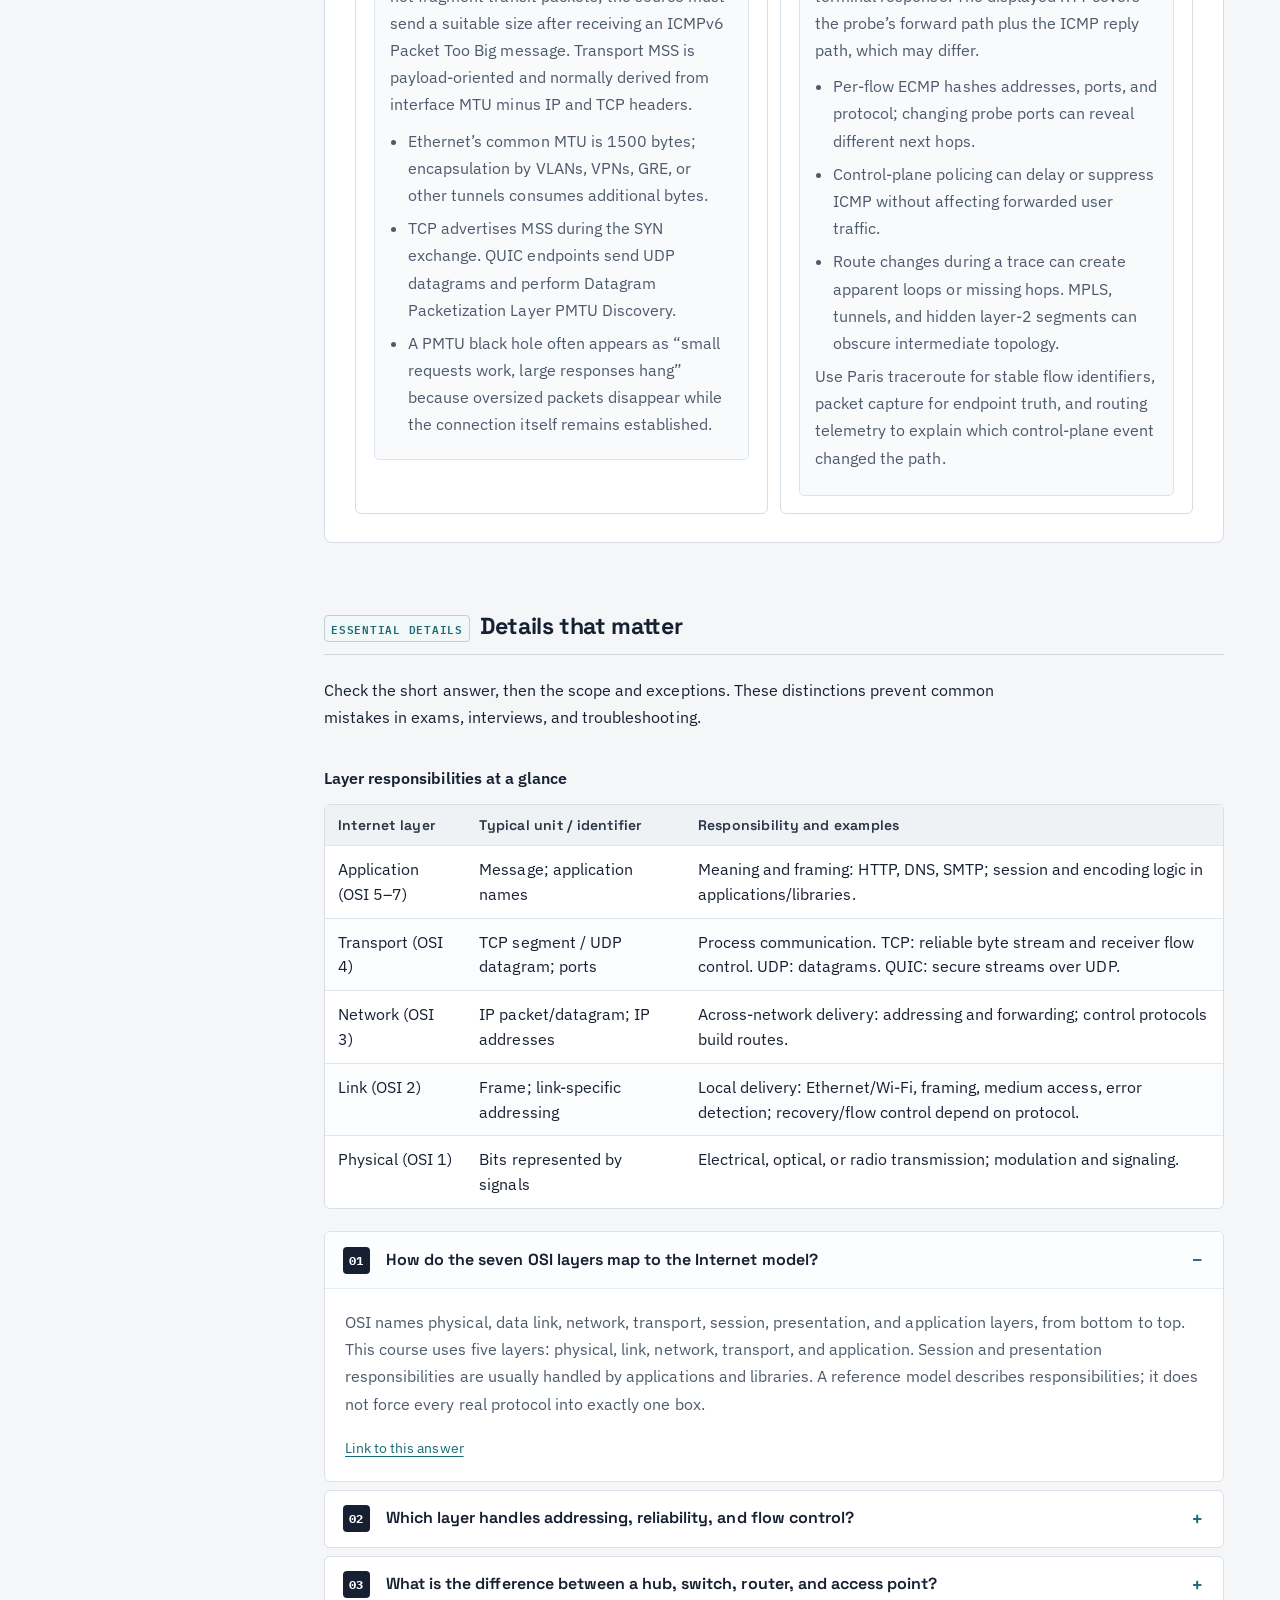
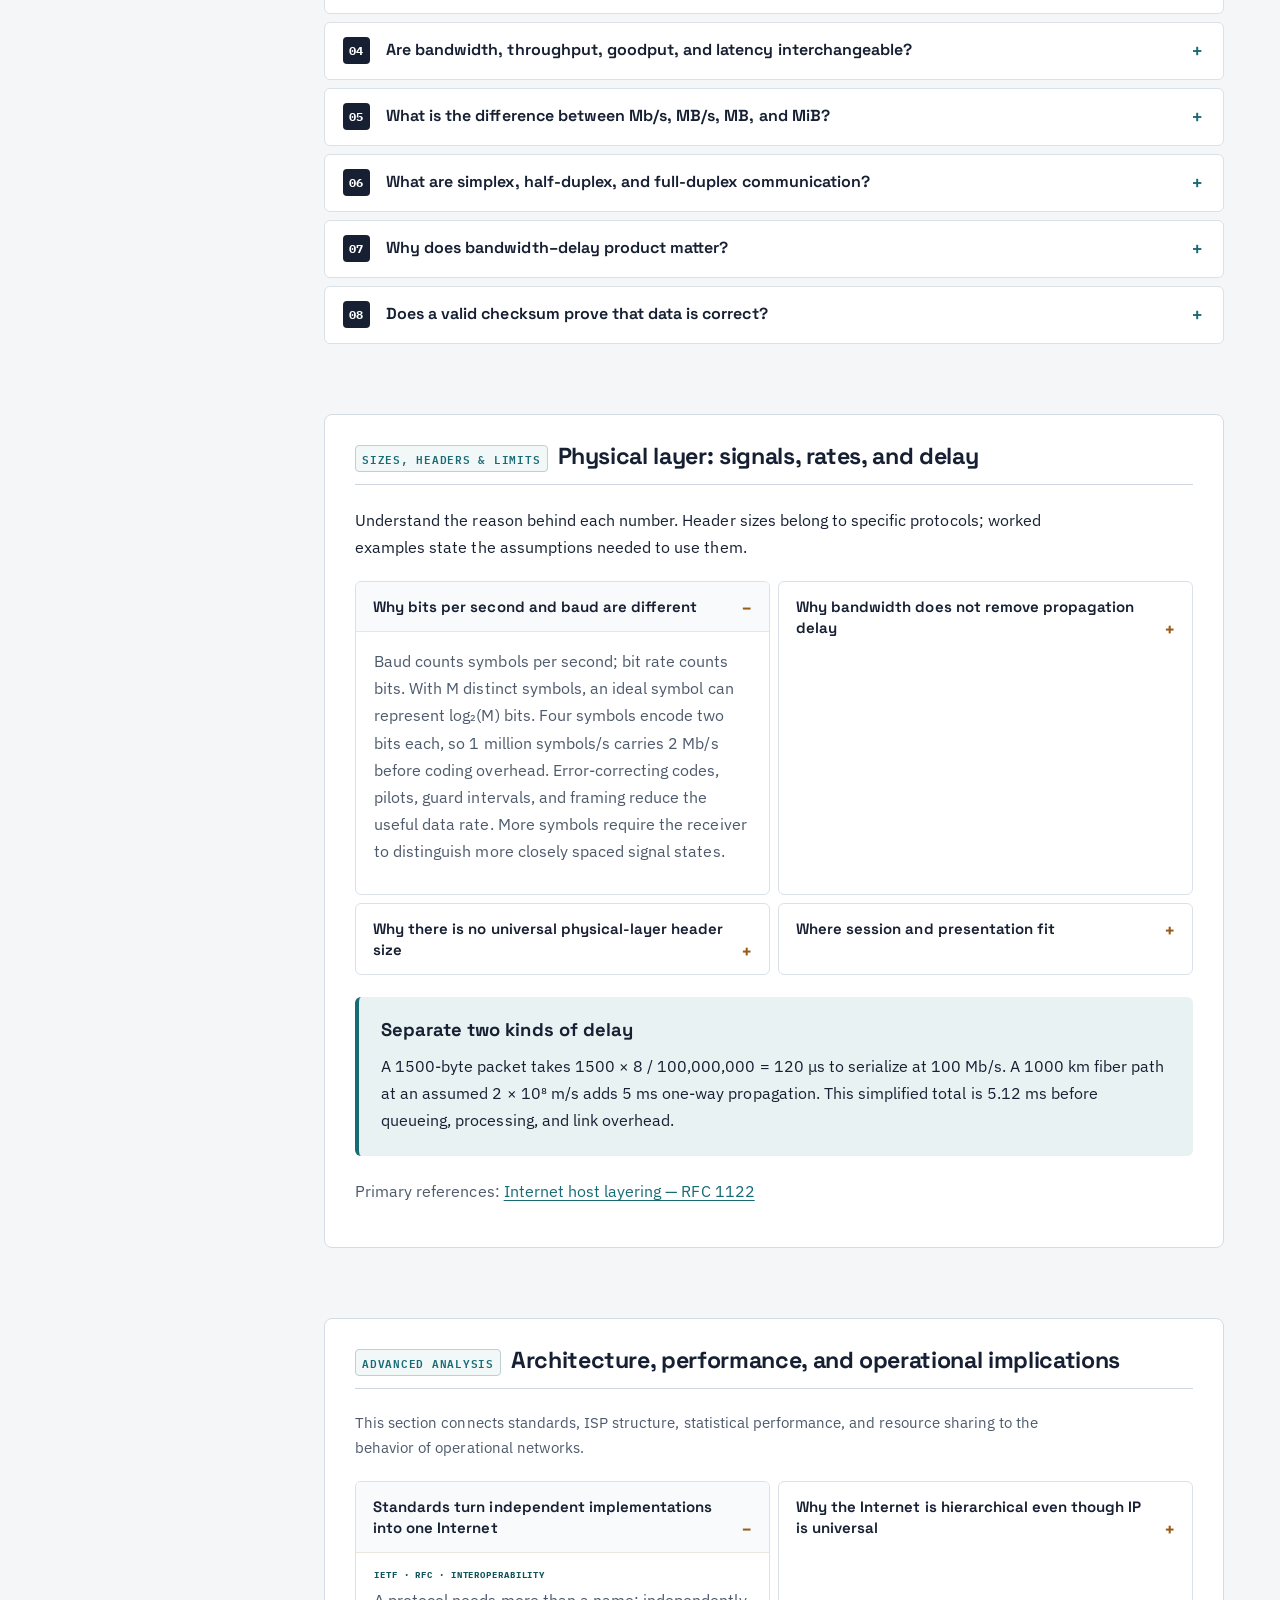
==== commit e7ae912c: "Animate packet sharing versus reserved circuit slots" ====
--- a/chapter1.html
+++ b/chapter1.html
@@ -6,7 +6,7 @@
   <title>Chapter 1 · Computer Networks and the Internet</title>
   <link rel="preconnect" href="https://fonts.googleapis.com"><link href="https://fonts.googleapis.com/css2?family=Space+Grotesk:wght@500;600;700&family=IBM+Plex+Sans:wght@400;500;600&family=IBM+Plex+Mono:wght@400;600&display=swap" rel="stylesheet">
   <link rel="icon" type="image/svg+xml" href="favicon.svg"><link rel="stylesheet" href="styles.css?v=35">
-</head>
+<link rel="stylesheet" href="switching-demo.css?v=1"></head>
 <body class="chapter-page">
   <a class="skip-link" href="#chapter-content">Skip to chapter content</a><div class="reading-progress" aria-hidden="true"><span id="progressBar"></span></div>
   <header class="site-header"><nav class="nav" aria-label="Main navigation"><a class="brand" href="index.html"><span class="brand-mark">CN</span><span class="brand-text"><strong>Computer Networks</strong><span>Complete Learning Guide</span></span></a><ul class="nav-links"><li><a href="index.html">Home</a></li><li><a class="active" href="topics.html">Chapters</a></li><li><a href="chapter3.html#reliability">Visual Labs</a></li></ul></nav></header>
@@ -52,6 +52,7 @@
         <tr><td>Typical use</td><td>Internet traffic; efficient sharing of bursty sources</td><td>Traditional telephony and services requiring reserved channels</td></tr>
         </tbody></table></div>
         <div class="worked-example"><h3>Worked example: sharing a 1 Mb/s link</h3><p>Assume each active user needs 100 kb/s and ignore overhead. Circuit switching can reserve <strong>1,000,000 / 100,000 = 10 circuits</strong>. Those reservations remain occupied even when users are silent. Packet switching can serve more than ten registered users if their activity rarely overlaps, but it cannot give more than ten simultaneously active users 100 kb/s each on this link. With 15 active users, demand is 1.5 Mb/s: queues grow or rates must fall, and sustained excess demand eventually causes loss with finite buffers. Efficiency is not extra capacity.</p></div>
+<div class="switch-demo" id="switching-animation"><h3>Watch the same traffic use a shared link or reserved slots</h3><p>Press Play, or step through setup, eight transmission slots, and release. User A produces three units at slot 1; user B produces three at slot 3. Both links can send one unit per slot.</p><p class="switch-legend">A = blue · B = amber. Labels identify users without relying on color.</p><div class="switch-demo-grid"><article class="switch-demo-panel"><h4>Packet switching</h4><p>FIFO sharing: the next waiting packet can use the link.</p><p><strong>Waiting:</strong> <span data-switch="packet-queue">Empty</span></p><div class="switch-track" data-switch="packet-track" aria-hidden="true"></div><p><strong>Link history · slots 1–8</strong></p><div class="switch-history" data-switch="packet-history"></div><p data-switch="packet-count">0 / 6 units delivered</p></article><article class="switch-demo-panel"><h4>Circuit switching (TDM)</h4><p>Fixed ownership: A, B, A, B, A, B, A, B. An idle owner keeps its slot.</p><p><strong>Waiting:</strong> <span data-switch="circuit-queue">Empty</span></p><div class="switch-track" data-switch="circuit-track" aria-hidden="true"></div><p><strong>Link history · slots 1–8</strong></p><div class="switch-history" data-switch="circuit-history"></div><p data-switch="circuit-count">0 / 6 units delivered</p></article></div><div class="switch-controls"><button type="button" data-switch="play">Play</button><button type="button" data-switch="next">Next step</button><button type="button" data-switch="reset">Reset</button></div><p class="switch-status" data-switch="status" role="status" aria-live="polite" aria-atomic="true"></p><p class="table-note">Teaching model: a single output link, FIFO packet scheduling, and fixed equal TDM reservations. Circuit units represent data carried in a channel, not separately routed packets. Header overhead, propagation, and setup duration are omitted. This is not a simulation of TCP or a claim that packet switching is always faster.</p><noscript><p>Enable JavaScript to run the demo. With this traffic, packet sharing transmits A1, A2, A3, B1, B2, B3, then two idle slots. The circuit transmits A1, idle, A2, B1, A3, B2, idle, B3.</p></noscript></div>
         <h3>Store-and-forward and packet pipelining</h3><p>In the store-and-forward model, an intermediate node receives a complete packet before transmitting it on the next link. A packet of <i>L</i> bits takes <code>L/R</code> seconds to serialize on a link of rate <i>R</i>. This is transmission delay, not propagation delay; some switching hardware supports cut-through forwarding instead.</p><p>For one 1000-byte packet crossing three 1 Mb/s links, serialization alone takes <strong>3 × 8000 / 1,000,000 = 24 ms</strong>, ignoring propagation, processing, and queues. With multiple packets, different links can transmit different packets simultaneously: the pipeline improves transfer throughput even though each packet still crosses every hop.</p>
         <div class="note-box"><span>COMMON MISCONCEPTIONS</span><p><strong>A TCP connection is not a reserved circuit.</strong> Its handshake creates endpoint state, not dedicated capacity in every router. <strong>Packet switching does not require every packet to take a different route.</strong> IP datagrams may follow the same route or encounter route changes. Virtual-circuit packet networks establish forwarding state but still carry packets over shared links; resource guarantees require an additional allocation policy. Neither switching method eliminates physical failures.</p></div>
       </section>
@@ -144,5 +145,5 @@
     </article>
   </main>
   <footer class="site-footer"><div><strong>Computer Networks Learning Guide</strong><span>Chapter 01 · Computer Networks and the Internet</span></div><a href="topics.html">All chapters →</a></footer><button class="back-top" id="backTop" type="button" aria-label="Back to top">↑ <span>Back to top</span></button><script src="app.js?v=35"></script>
-</body>
+<script src="switching-demo.js?v=1"></script></body>
 </html>
--- a/switching-demo.css
+++ b/switching-demo.css
@@ -0,0 +1,8 @@
+.switch-demo{margin:28px 0;padding:24px;border:1px solid var(--line);border-radius:10px;background:var(--accent-soft)}
+.switch-demo-grid{display:grid;grid-template-columns:1fr 1fr;gap:20px}.switch-demo-panel{min-width:0;background:var(--paper,#fff);border:1px solid var(--line);border-radius:8px;padding:18px}
+.switch-demo-panel h4{font-size:1.1rem;margin:0 0 12px}.switch-demo-panel p{font-size:.95rem}.switch-track{position:relative;height:56px;border-block:2px solid var(--line);margin:16px 0;background:repeating-linear-gradient(90deg,transparent 0 24px,#ccd2da 25px 26px);overflow:hidden}
+.switch-token{position:absolute;top:7px;left:0;width:110px;text-align:center;padding:7px 4px;border-radius:4px;background:#edf0f4;color:#202b3d;font-size:.85rem;font-weight:600}
+.switch-history{display:grid;grid-template-columns:repeat(8,minmax(0,1fr));gap:3px;margin:12px 0}.switch-slot{padding:8px 1px;text-align:center;background:#edf0f4;color:#273448;border-radius:3px;font-size:.75rem}
+.switch-demo .user-a{background:#d9e9ff;color:#173b70}.switch-demo .user-b{background:#ffe7c2;color:#653700}.switch-controls{display:flex;gap:10px;flex-wrap:wrap;margin:18px 0}.switch-controls button{padding:10px 18px;border:1px solid var(--ink);border-radius:5px;background:var(--ink);color:white;cursor:pointer}.switch-controls button:disabled{opacity:.45;cursor:default}.switch-status{min-height:5em;line-height:1.65}.switch-legend{font-size:.9rem}
+@media(max-width:850px){.switch-demo-grid{grid-template-columns:1fr}.switch-demo{padding:16px}.switch-status{min-height:0}}
+@media(prefers-reduced-motion:reduce){.switch-token{animation:none!important}}
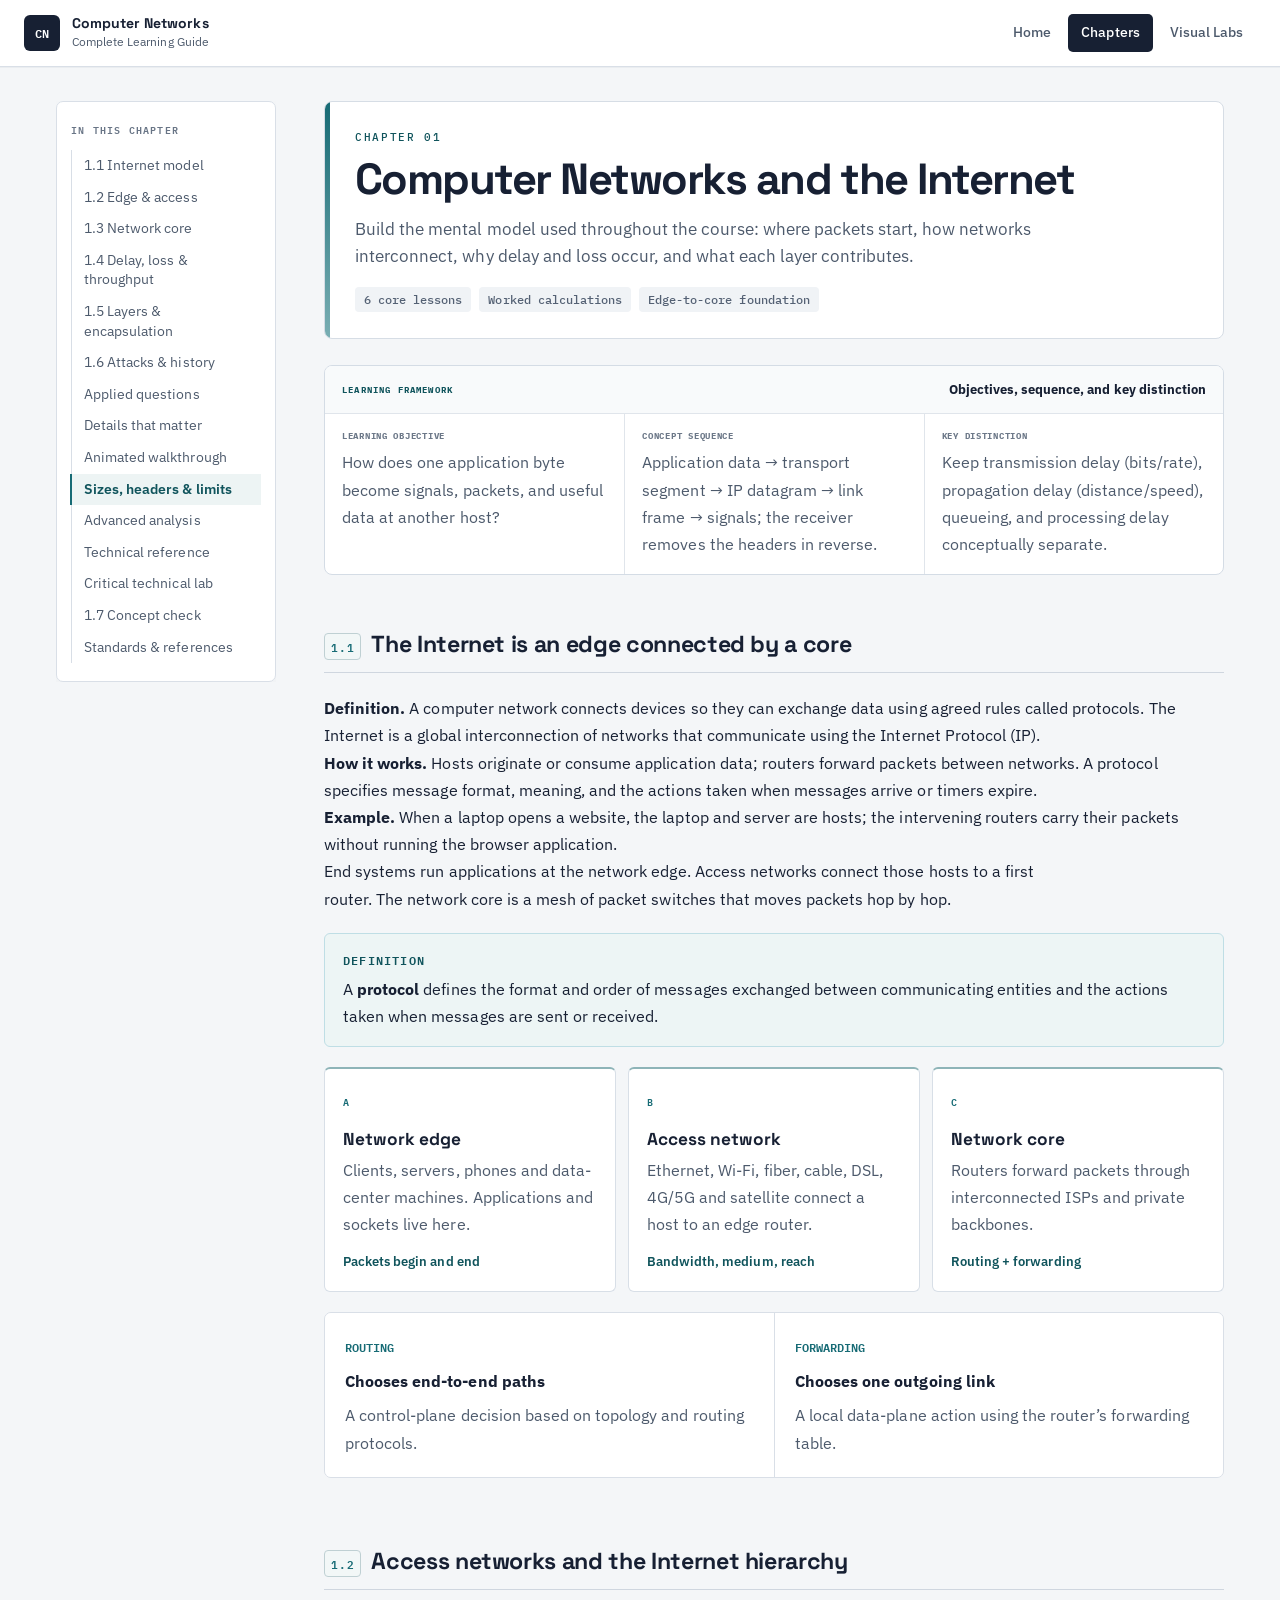
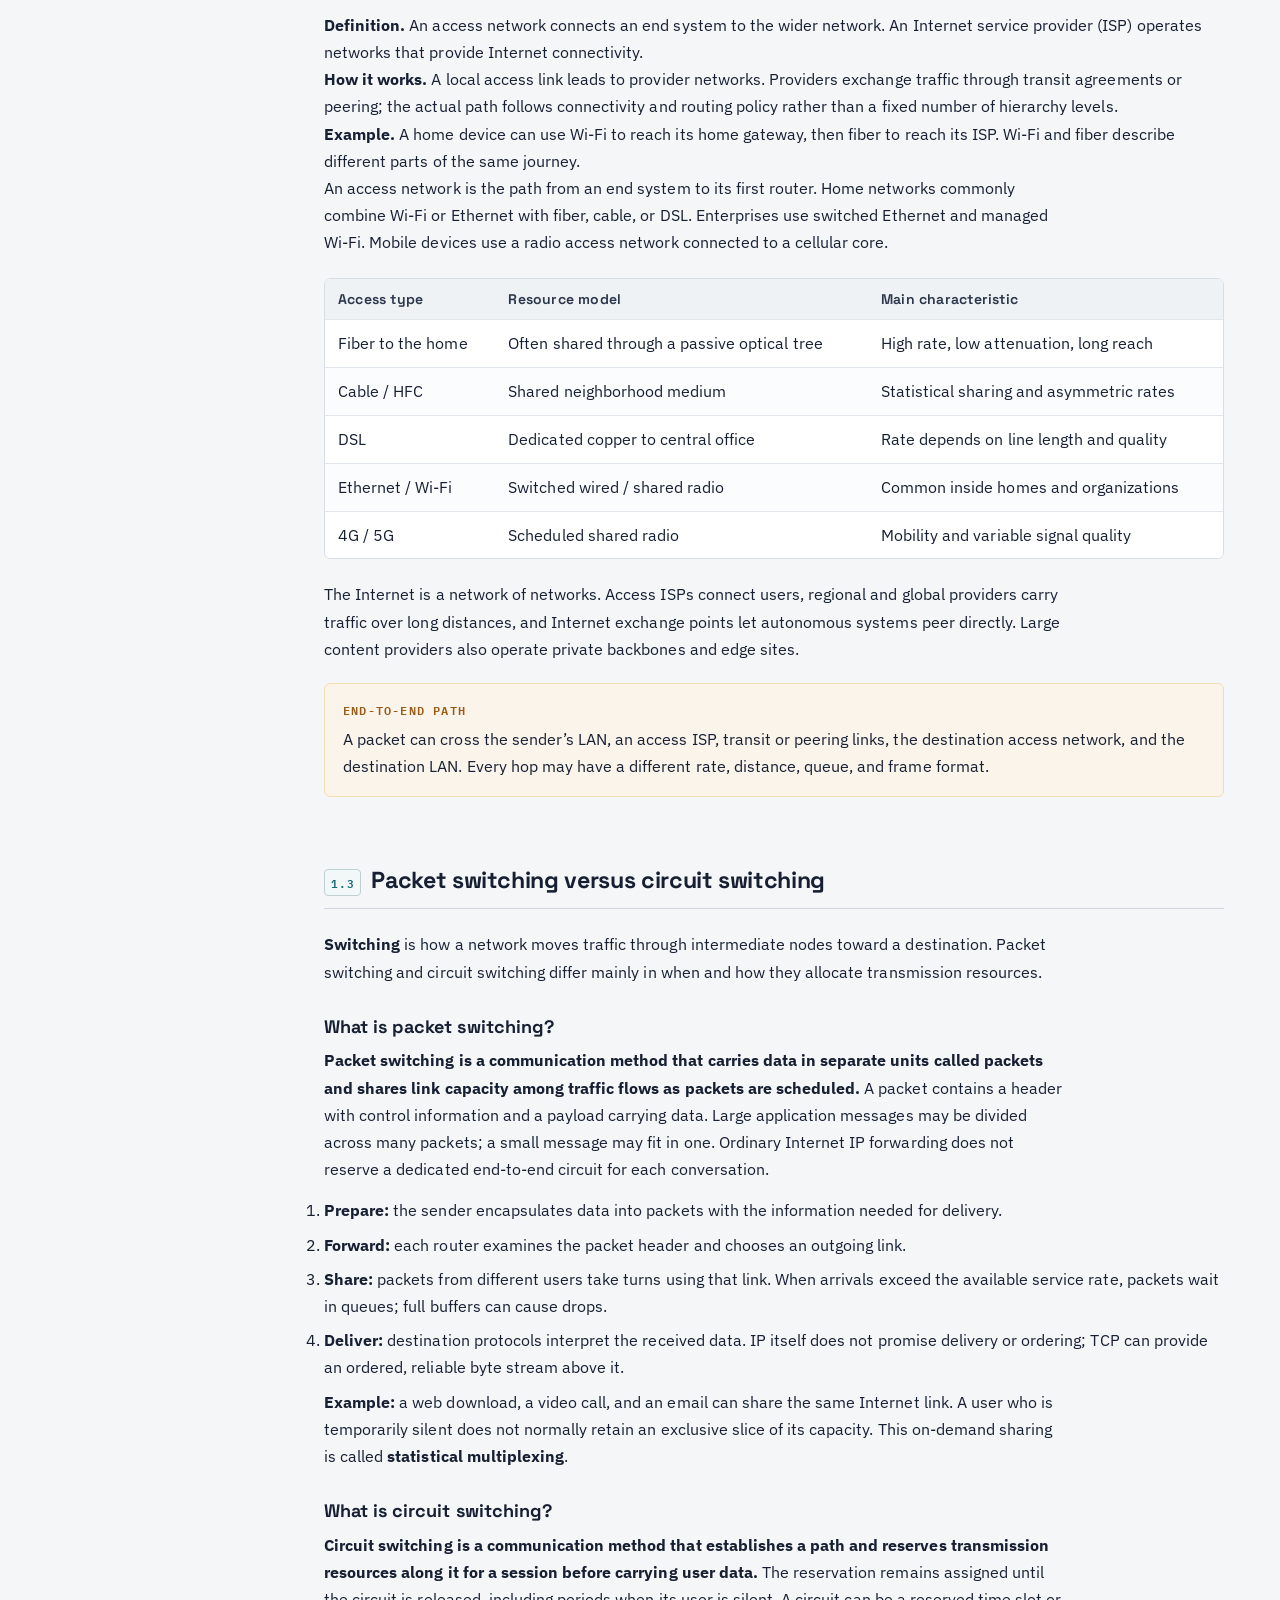
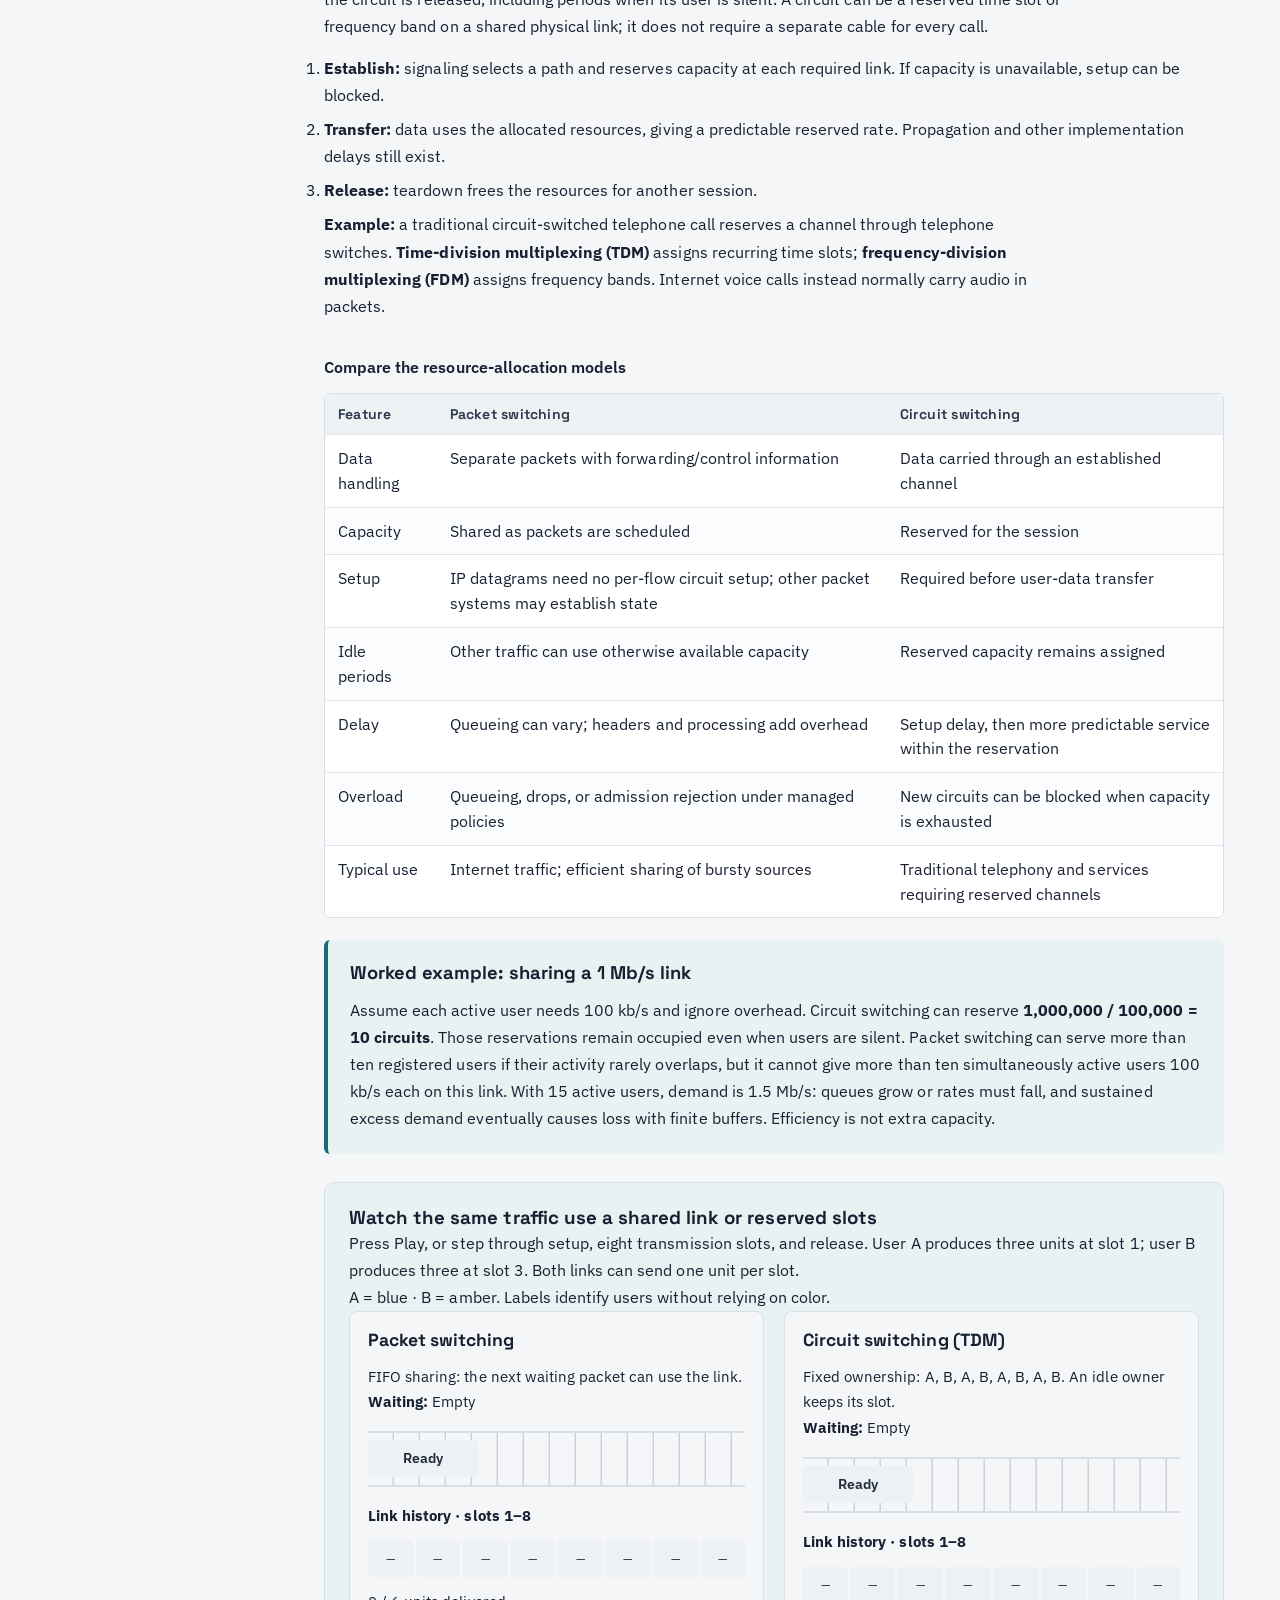
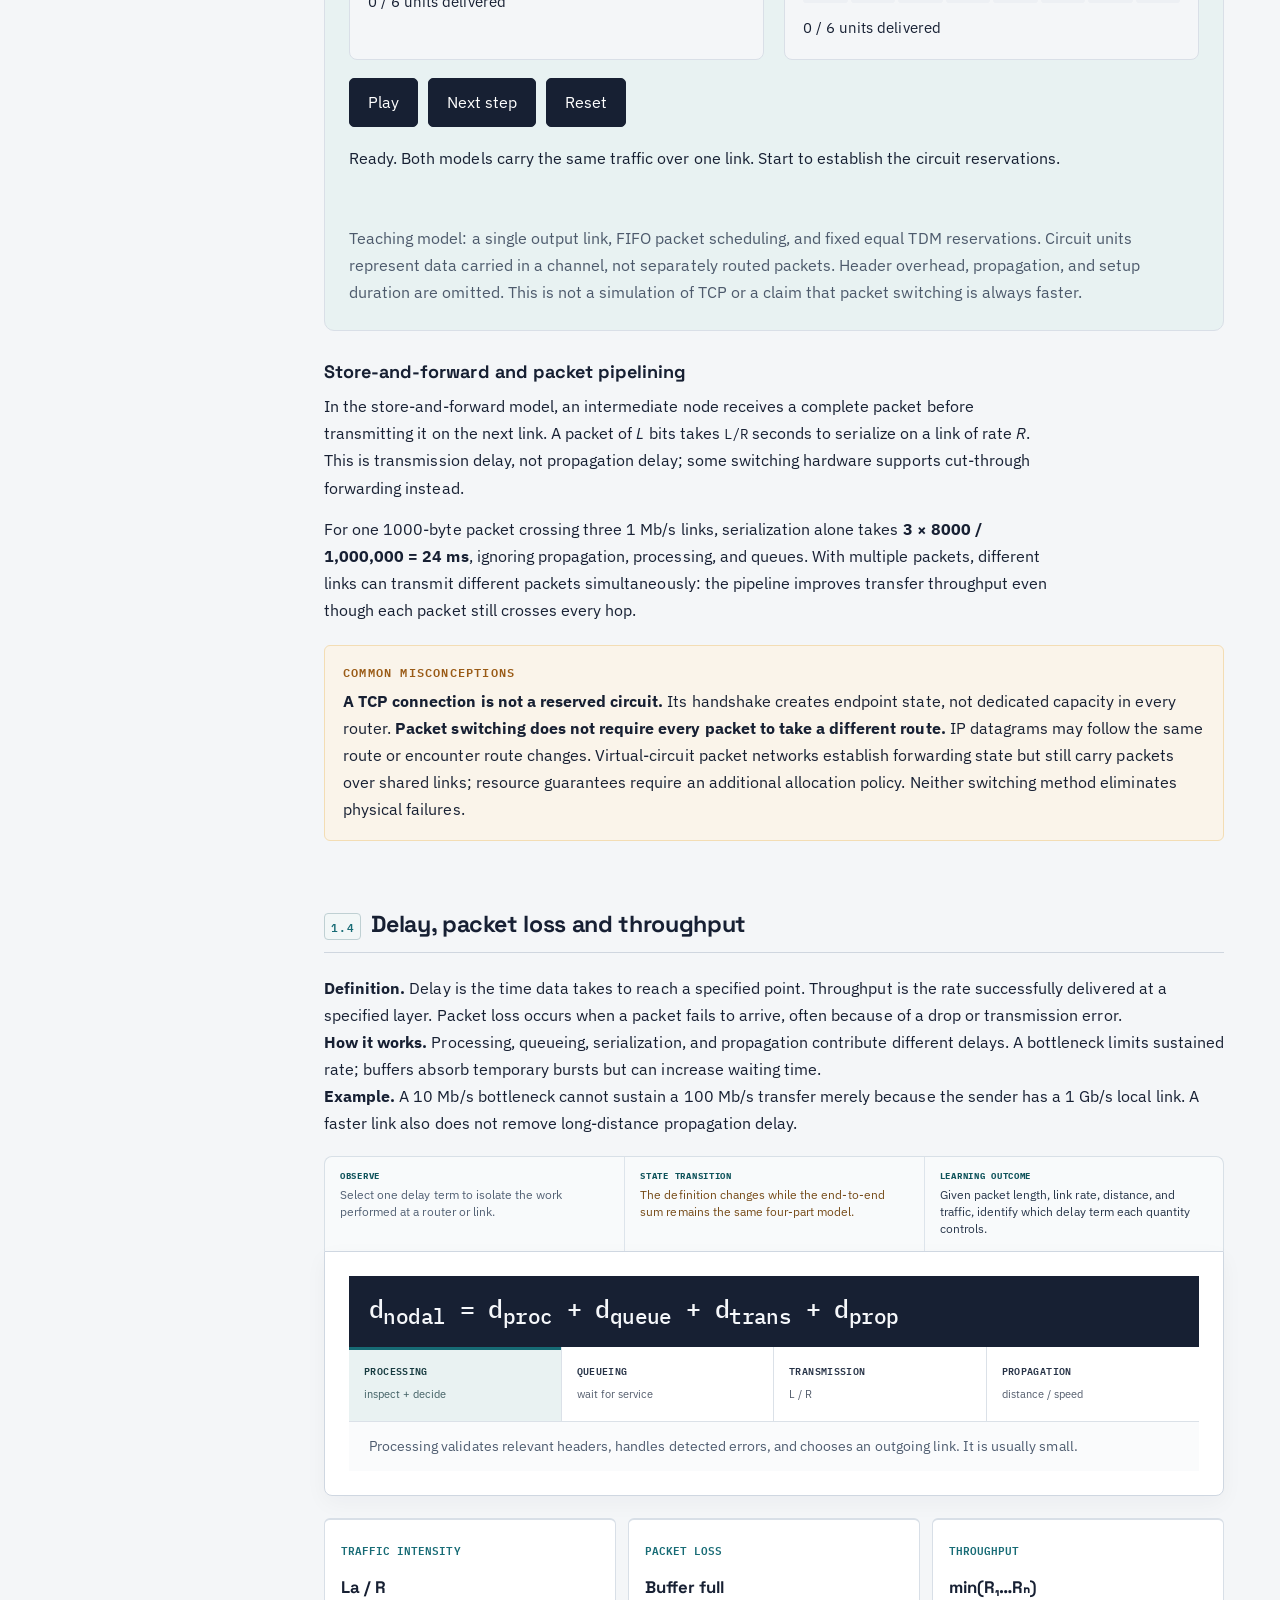
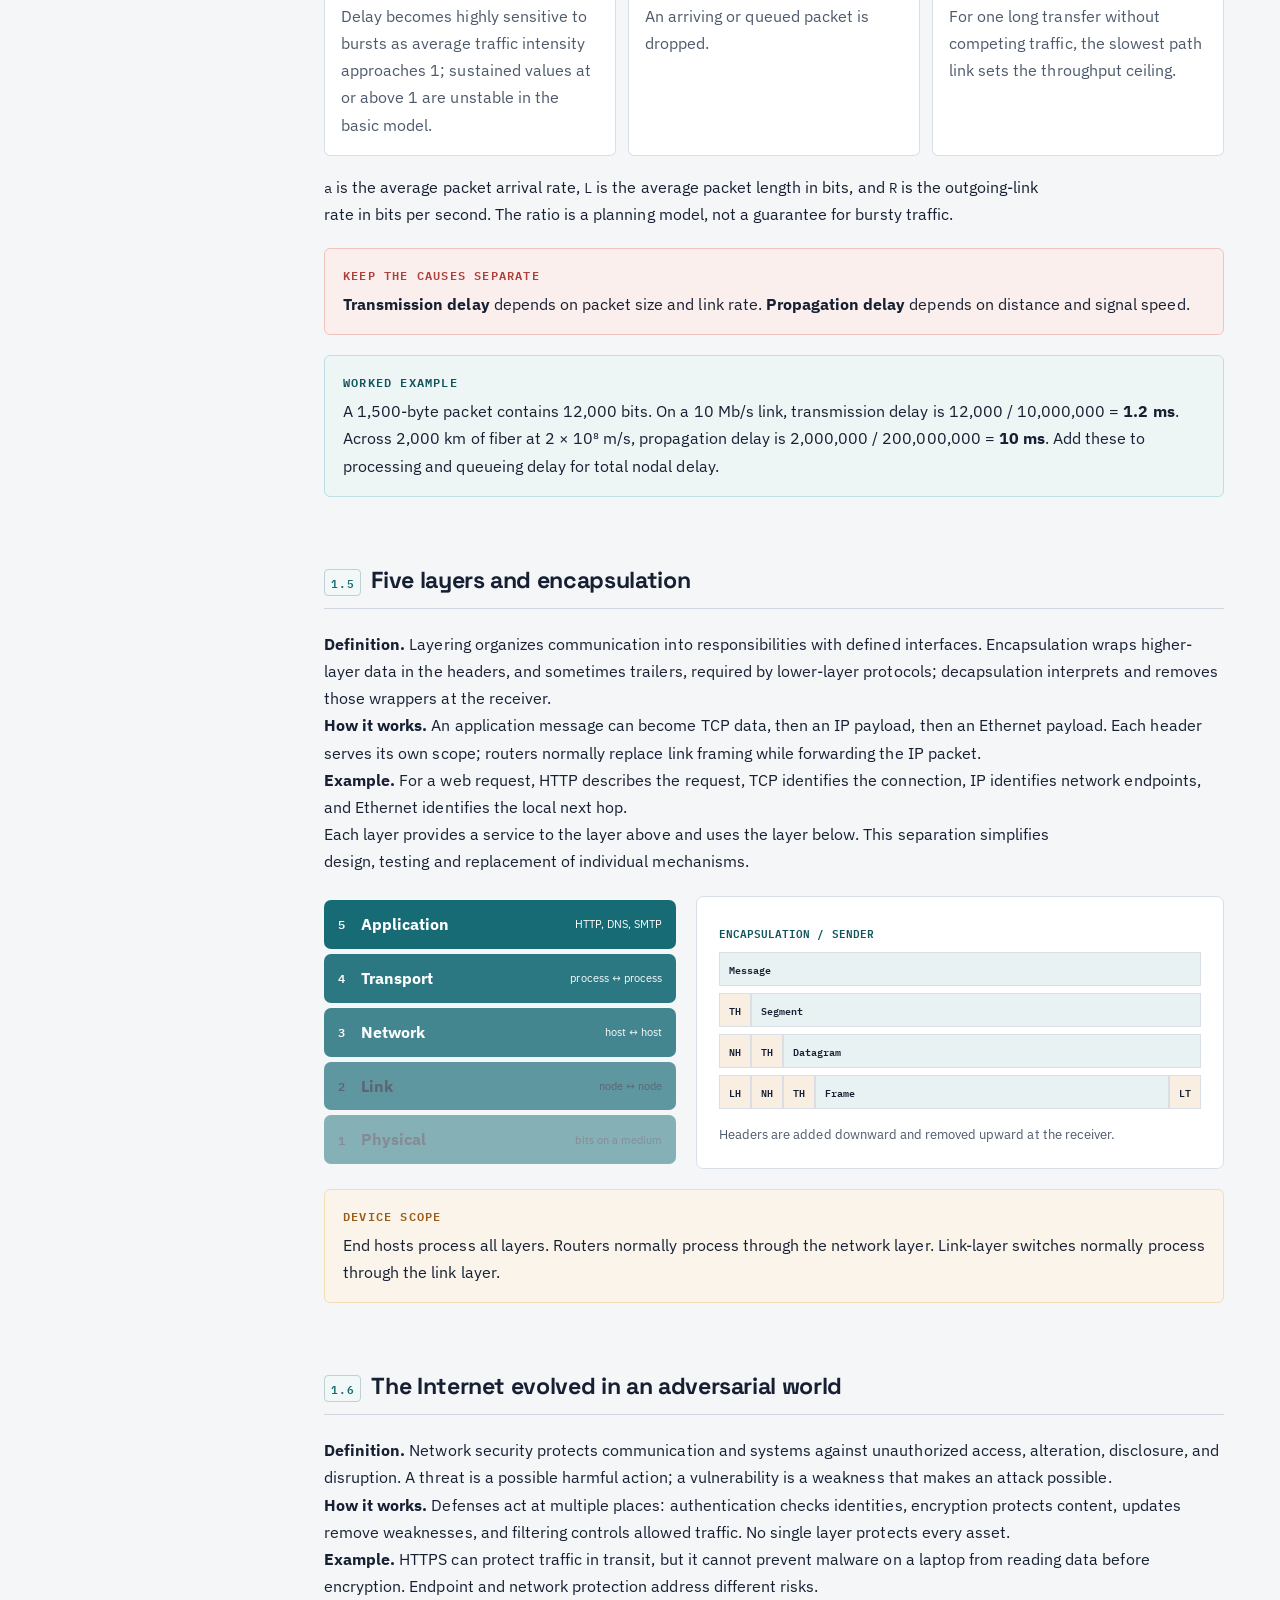
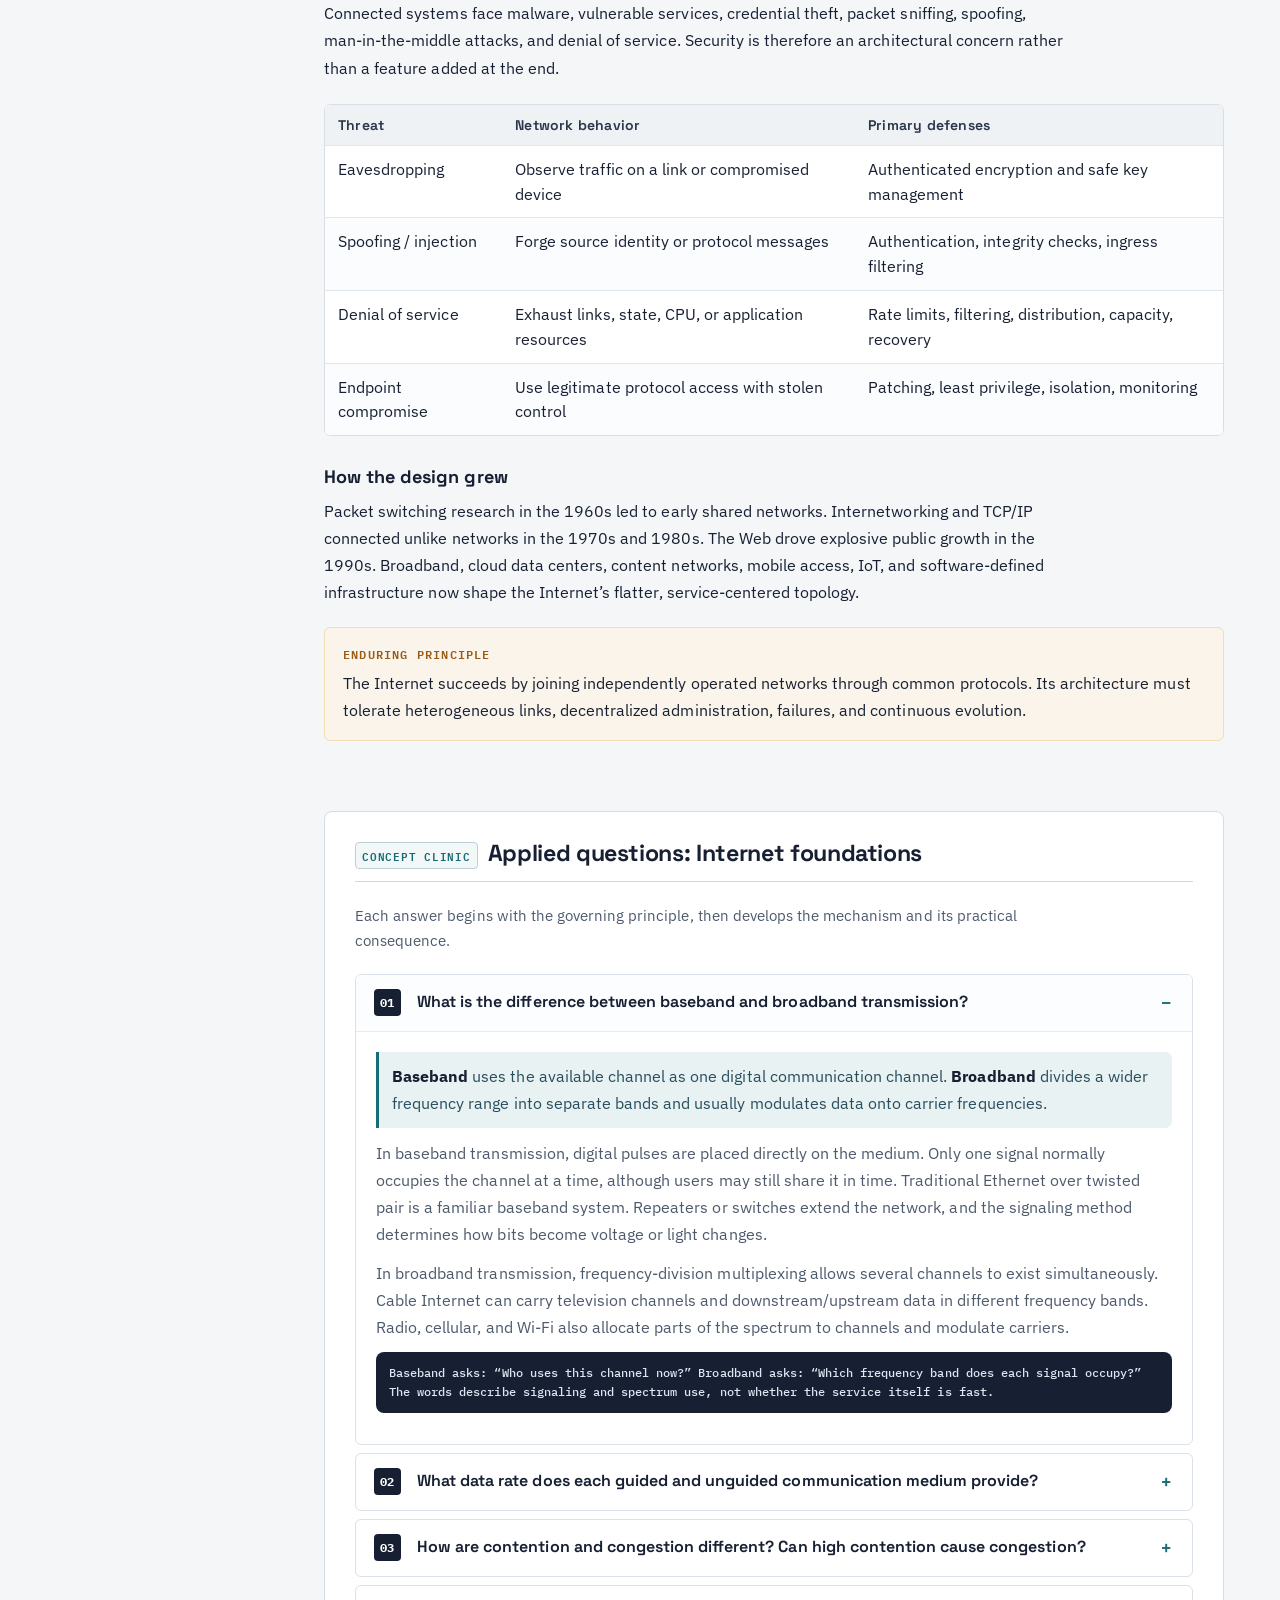
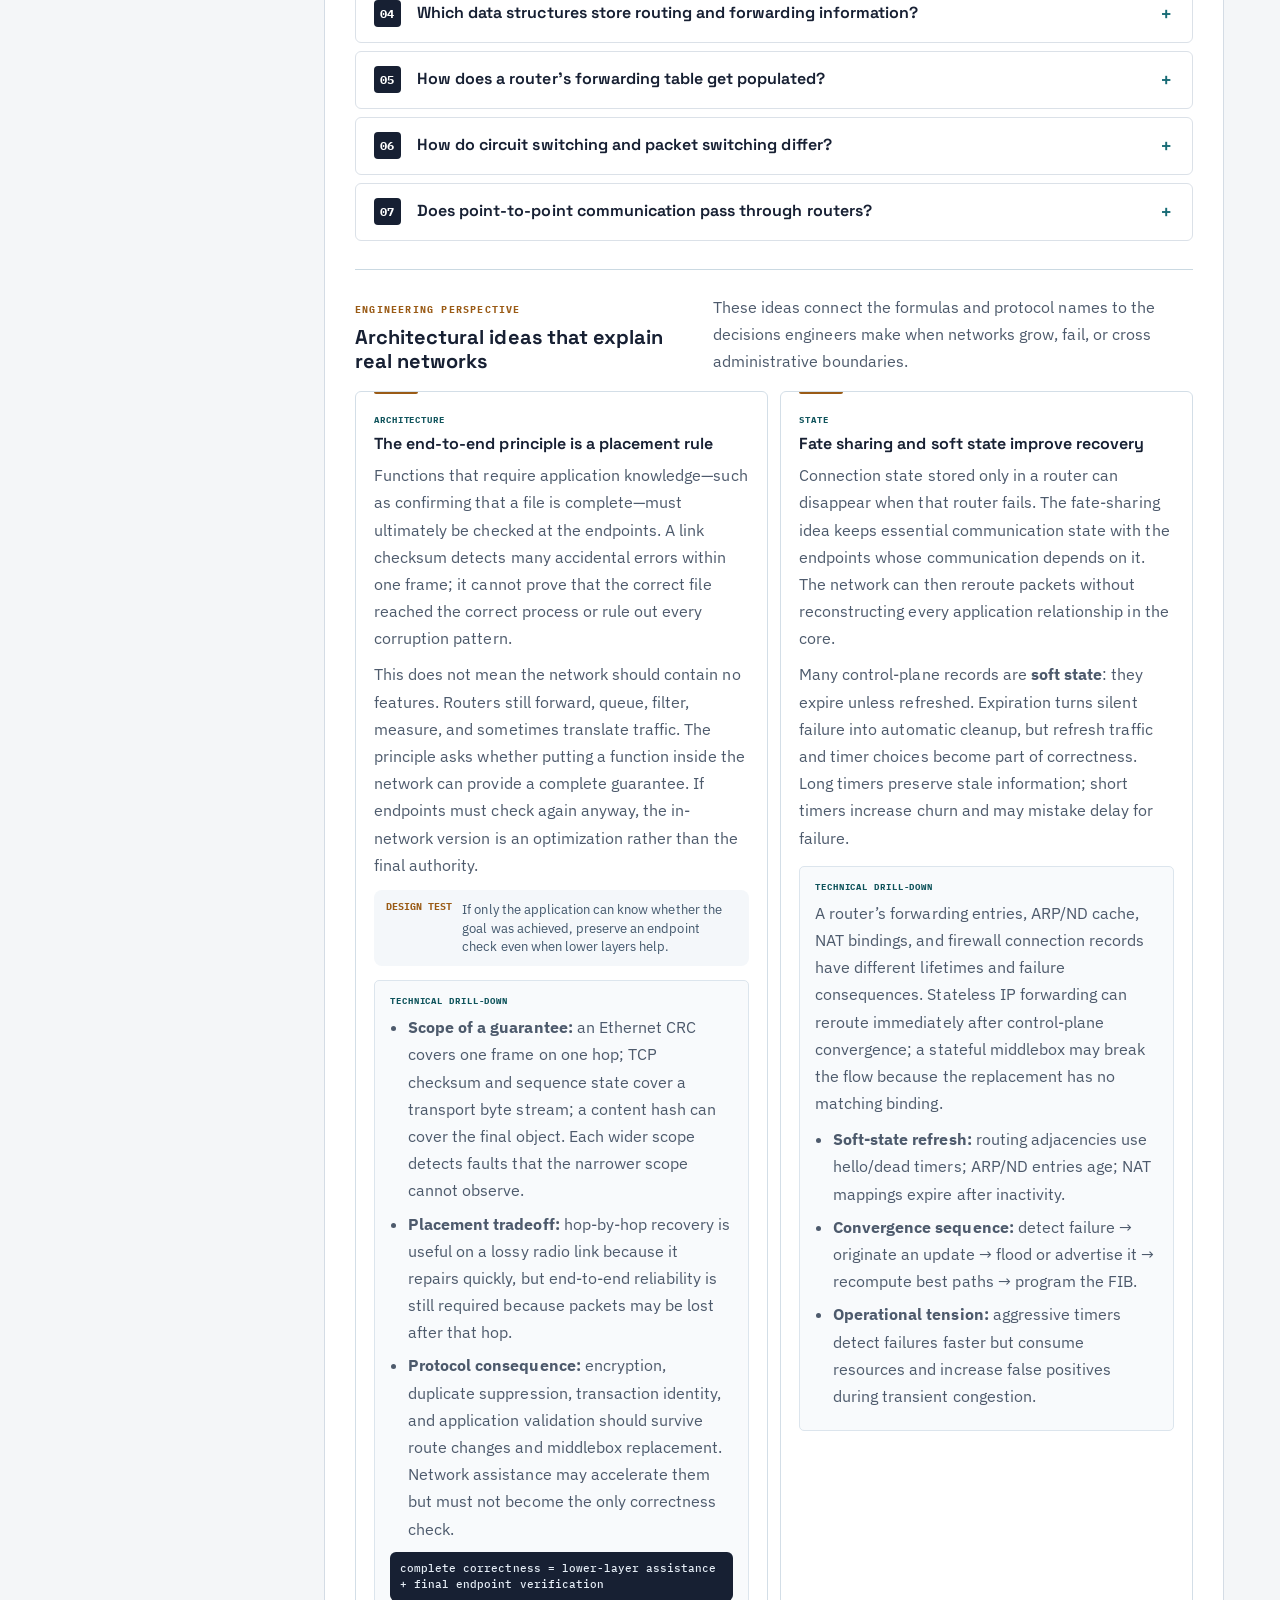
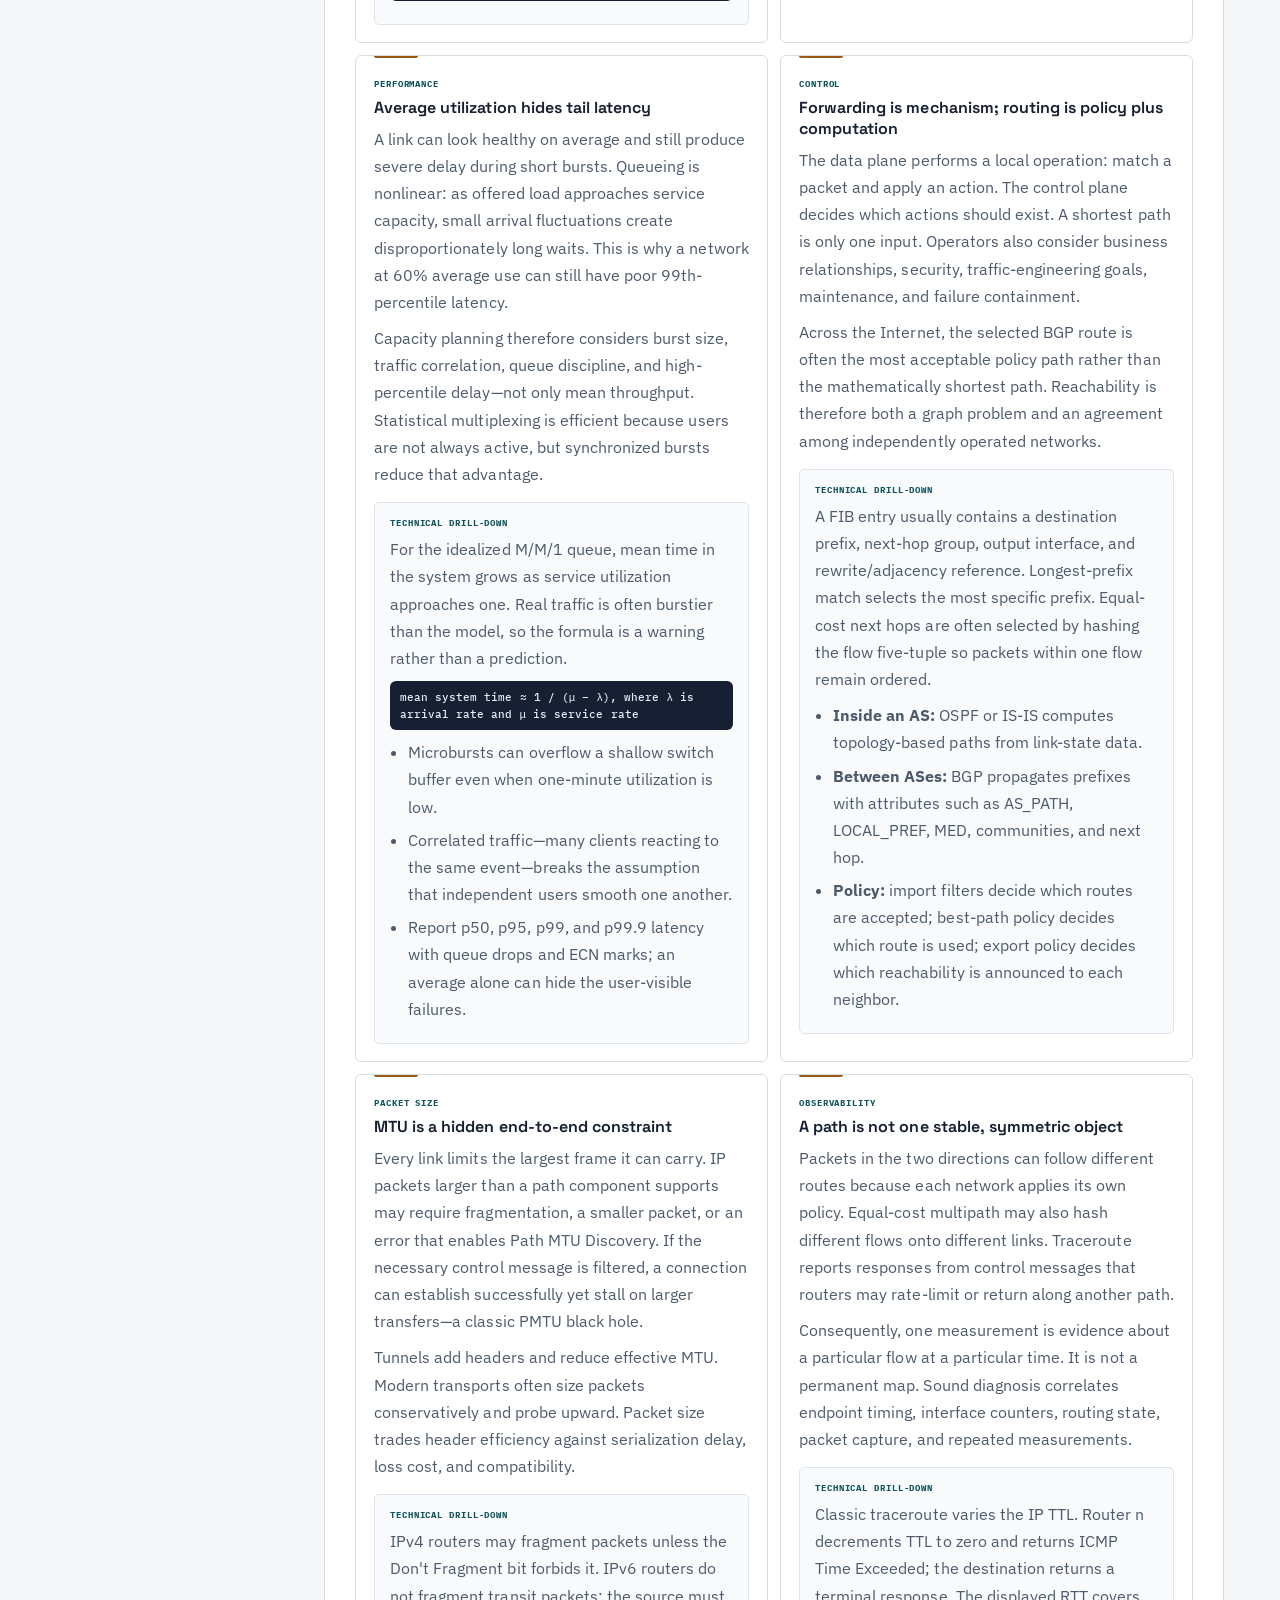
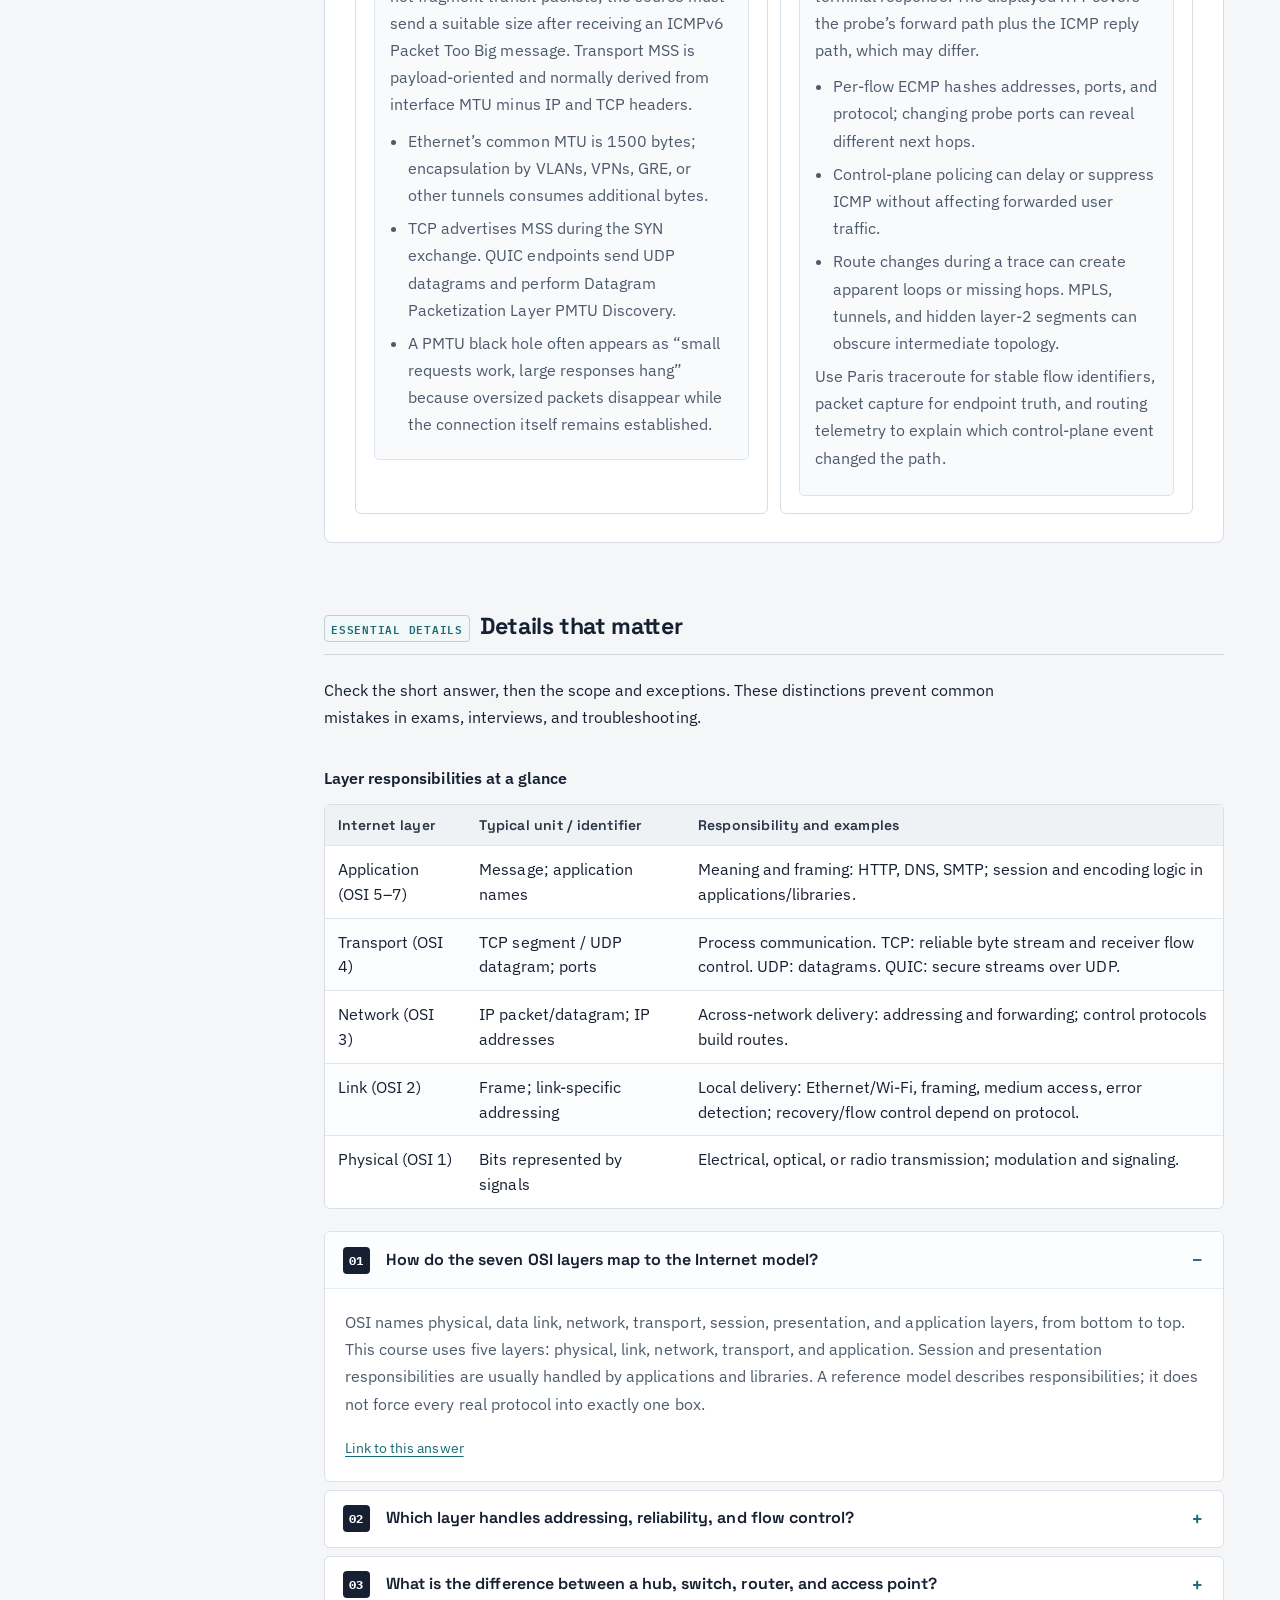
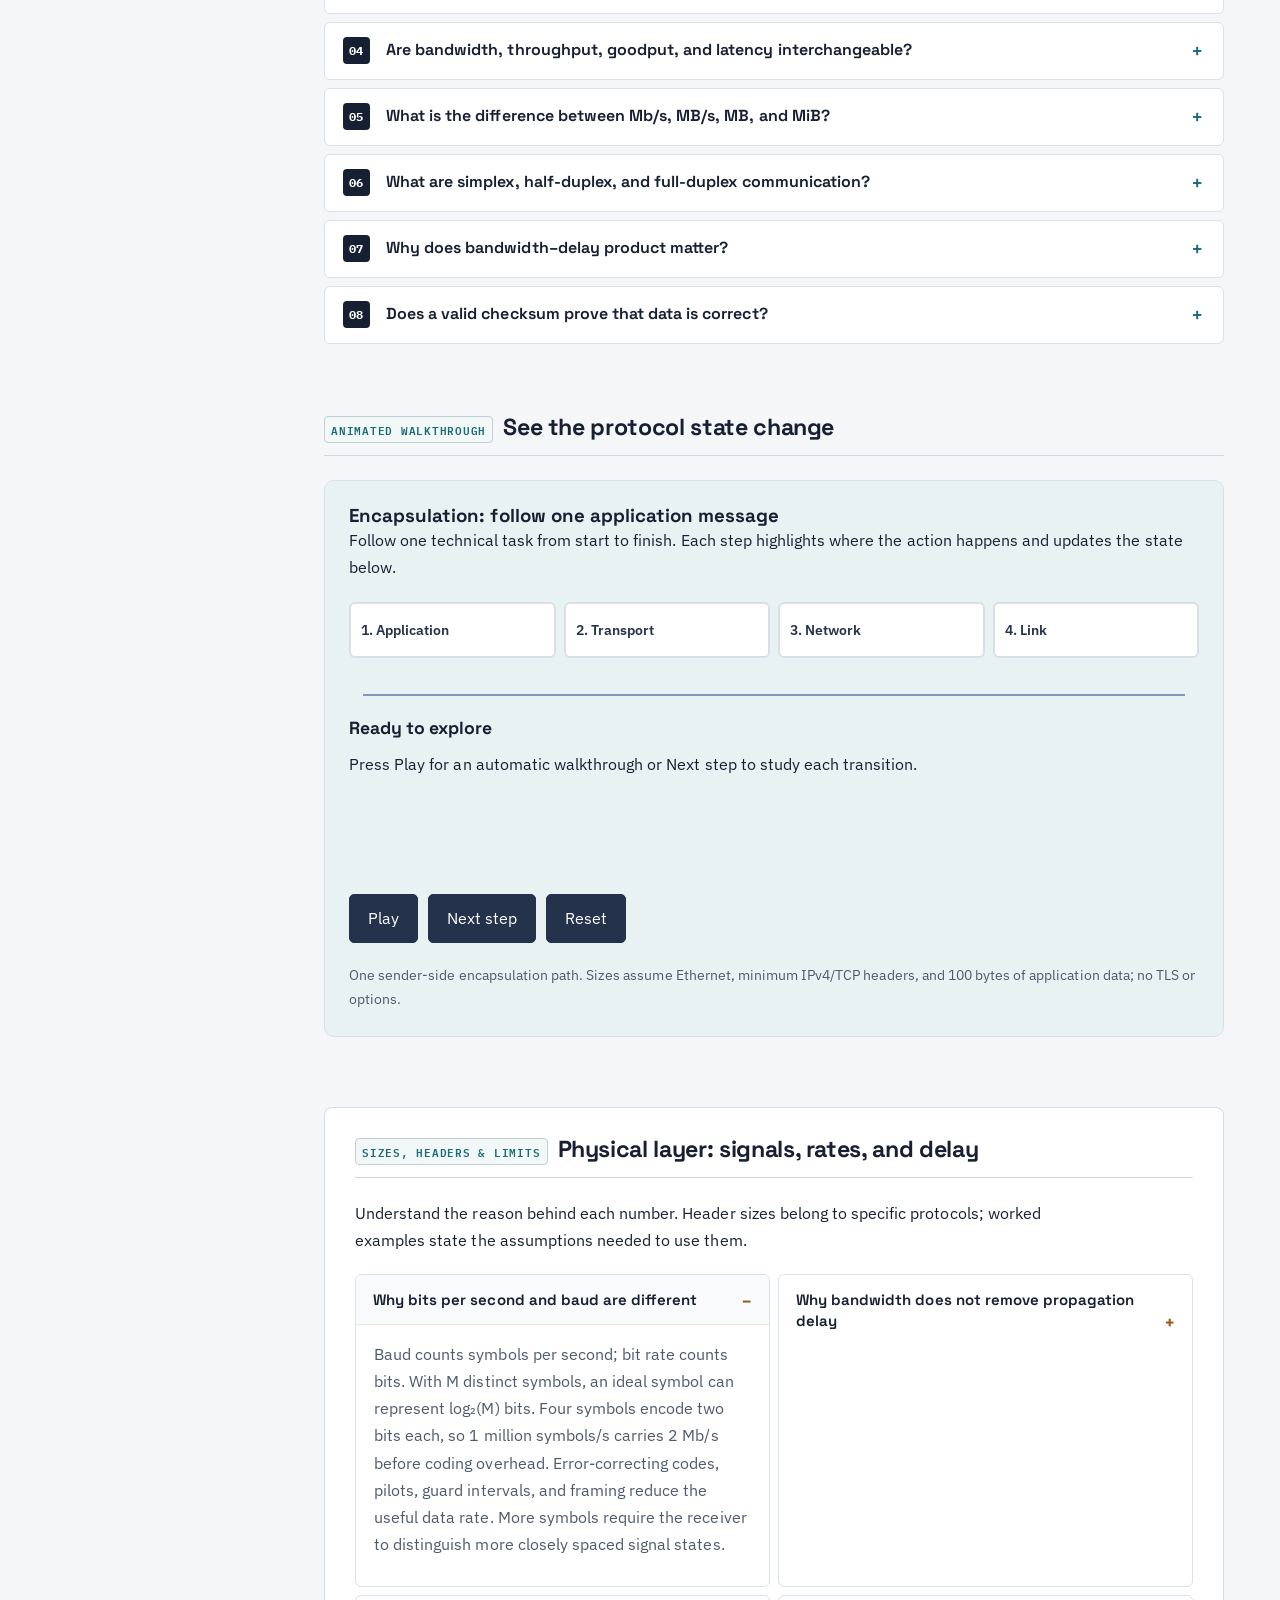
==== commit 4f19bde2: "Add interactive technical walkthrough animations to all chapters" ====
--- a/chapter1.html
+++ b/chapter1.html
@@ -6,7 +6,7 @@
   <title>Chapter 1 · Computer Networks and the Internet</title>
   <link rel="preconnect" href="https://fonts.googleapis.com"><link href="https://fonts.googleapis.com/css2?family=Space+Grotesk:wght@500;600;700&family=IBM+Plex+Sans:wght@400;500;600&family=IBM+Plex+Mono:wght@400;600&display=swap" rel="stylesheet">
   <link rel="icon" type="image/svg+xml" href="favicon.svg"><link rel="stylesheet" href="styles.css?v=35">
-<link rel="stylesheet" href="switching-demo.css?v=1"></head>
+<link rel="stylesheet" href="switching-demo.css?v=1"><link rel="stylesheet" href="technical-walkthroughs.css?v=1"></head>
 <body class="chapter-page">
   <a class="skip-link" href="#chapter-content">Skip to chapter content</a><div class="reading-progress" aria-hidden="true"><span id="progressBar"></span></div>
   <header class="site-header"><nav class="nav" aria-label="Main navigation"><a class="brand" href="index.html"><span class="brand-mark">CN</span><span class="brand-text"><strong>Computer Networks</strong><span>Complete Learning Guide</span></span></a><ul class="nav-links"><li><a href="index.html">Home</a></li><li><a class="active" href="topics.html">Chapters</a></li><li><a href="chapter3.html#reliability">Visual Labs</a></li></ul></nav></header>
@@ -15,7 +15,7 @@
     <header class="chapter-masthead"><p class="chapter-kicker">Chapter 01</p><h1>Computer Networks and the Internet</h1><p class="chapter-intro">Build the mental model used throughout the course: where packets start, how networks interconnect, why delay and loss occur, and what each layer contributes.</p>
       <div class="chapter-meta"><span>6 core lessons</span><span>Worked calculations</span><span>Edge-to-core foundation</span></div></header>
 
-      <aside class="toc" aria-label="Chapter contents"><div class="toc-card"><h2>In this chapter</h2><ol><li><a class="current" href="#mental-model">1.1 Internet model</a></li><li><a href="#access">1.2 Edge & access</a></li><li><a href="#switching">1.3 Network core</a></li><li><a href="#delay">1.4 Delay, loss & throughput</a></li><li><a href="#layers">1.5 Layers & encapsulation</a></li><li><a href="#security-history">1.6 Attacks & history</a></li><li><a href="#questions-answered">Applied questions</a></li><li><a href="#essential-details">Details that matter</a></li><li><a href="#layer-details">Sizes, headers &amp; limits</a></li><li><a href="#book-scan">Advanced analysis</a></li><li><a href="#master-reference">Technical reference</a></li><li><a href="#critical-questions">Critical technical lab</a></li><li><a href="#review">1.7 Concept check</a></li><li><a href="#sources">Standards &amp; references</a></li></ol></div></aside>
+      <aside class="toc" aria-label="Chapter contents"><div class="toc-card"><h2>In this chapter</h2><ol><li><a class="current" href="#mental-model">1.1 Internet model</a></li><li><a href="#access">1.2 Edge & access</a></li><li><a href="#switching">1.3 Network core</a></li><li><a href="#delay">1.4 Delay, loss & throughput</a></li><li><a href="#layers">1.5 Layers & encapsulation</a></li><li><a href="#security-history">1.6 Attacks & history</a></li><li><a href="#questions-answered">Applied questions</a></li><li><a href="#essential-details">Details that matter</a></li><li><a href="#technical-walkthrough">Animated walkthrough</a></li><li><a href="#layer-details">Sizes, headers &amp; limits</a></li><li><a href="#book-scan">Advanced analysis</a></li><li><a href="#master-reference">Technical reference</a></li><li><a href="#critical-questions">Critical technical lab</a></li><li><a href="#review">1.7 Concept check</a></li><li><a href="#sources">Standards &amp; references</a></li></ol></div></aside>
     <article class="chapter-body" id="chapter-content"><section class="chapter-orientation" aria-label="Chapter roadmap"><div class="orientation-title"><span>LEARNING FRAMEWORK</span><b>Objectives, sequence, and key distinction</b></div><div class="orientation-grid"><article><span>LEARNING OBJECTIVE</span><p>How does one application byte become signals, packets, and useful data at another host?</p></article><article><span>CONCEPT SEQUENCE</span><p>Application data → transport segment → IP datagram → link frame → signals; the receiver removes the headers in reverse.</p></article><article><span>KEY DISTINCTION</span><p>Keep transmission delay (bits/rate), propagation delay (distance/speed), queueing, and processing delay conceptually separate.</p></article></div></section>
       <section class="chapter-section" id="mental-model">
         <h2><span>1.1</span> The Internet is an edge connected by a core</h2><!-- foundation-mental-model:start --><div class="concept-foundation"><p><strong>Definition.</strong> A computer network connects devices so they can exchange data using agreed rules called protocols. The Internet is a global interconnection of networks that communicate using the Internet Protocol (IP).</p><p><strong>How it works.</strong> Hosts originate or consume application data; routers forward packets between networks. A protocol specifies message format, meaning, and the actions taken when messages arrive or timers expire.</p><p><strong>Example.</strong> When a laptop opens a website, the laptop and server are hosts; the intervening routers carry their packets without running the browser application.</p></div><!-- foundation-mental-model:end -->
@@ -118,6 +118,7 @@
 <details class="qa-item" id="checksum-proof"><summary><span class="qa-number">08</span>Does a valid checksum prove that data is correct?</summary><div class="qa-answer"><p>No. Error-detection codes have undetectable error patterns, and an attacker can often recompute an ordinary checksum. A link CRC checks a frame over one hop; a transport checksum checks a different scope. Neither proves that the application received the intended file. Use authenticated integrity for adversarial changes, and application-level validation when correctness depends on the meaning or completeness of the data.</p><a class="answer-permalink" href="#checksum-proof">Link to this answer</a></div></details>
 </div></section>
 <!-- essentials:end -->
+<section class="chapter-section" id="technical-walkthrough"><h2><span>Animated walkthrough</span> See the protocol state change</h2><div class="technical-walkthrough" data-technical-walkthrough="1"></div><noscript><p>Enable JavaScript for the step-by-step walkthrough. The chapter’s definitions, worked examples, and protocol explanations remain available below and above this section.</p></noscript></section>
 <!-- layer-details:start -->
 <section class="chapter-section scan-section" id="layer-details"><h2><span>Sizes, headers &amp; limits</span> Physical layer: signals, rates, and delay</h2><p>Understand the reason behind each number. Header sizes belong to specific protocols; worked examples state the assumptions needed to use them.</p><div class="scan-grid"><details class="scan-card" open><summary>Why bits per second and baud are different</summary><div class="scan-body"><p>Baud counts symbols per second; bit rate counts bits. With M distinct symbols, an ideal symbol can represent log₂(M) bits. Four symbols encode two bits each, so 1 million symbols/s carries 2 Mb/s before coding overhead. Error-correcting codes, pilots, guard intervals, and framing reduce the useful data rate. More symbols require the receiver to distinguish more closely spaced signal states.</p></div></details><details class="scan-card"><summary>Why bandwidth does not remove propagation delay</summary><div class="scan-body"><p>Transmission delay is L/R: packet bits divided by link bit rate. Propagation delay is distance/signal speed. Increasing R shortens serialization, but does not make the signal travel faster. Queueing and processing add separate delays. A repeater regenerates signals; it does not select an IP route.</p></div></details><details class="scan-card"><summary>Why there is no universal physical-layer header size</summary><div class="scan-body"><p>The physical layer encodes link frames into electrical, optical, or radio signals. Synchronization, training, modulation, and forward error correction depend on the particular PHY. An Ethernet preamble is not an IP header, and a Wi-Fi PHY preamble is not the 802.11 MAC header. Always state the technology before assigning an overhead size.</p></div></details><details class="scan-card"><summary>Where session and presentation fit</summary><div class="scan-body"><p>The seven-layer OSI model separates application, presentation, and session functions. The Internet stack normally implements these in application protocols and libraries: encoding/compression, cryptographic protection, dialog state, and resumption. They have no universal mandatory session or presentation header. TLS records and application cookies are concrete mechanisms, not fixed headers that every packet must contain.</p></div></details></div><div class="worked-example"><h3>Separate two kinds of delay</h3><p>A 1500-byte packet takes 1500 × 8 / 100,000,000 = 120 μs to serialize at 100 Mb/s. A 1000 km fiber path at an assumed 2 × 10⁸ m/s adds 5 ms one-way propagation. This simplified total is 5.12 ms before queueing, processing, and link overhead.</p></div><p class="table-note">Primary references: <a href="https://www.rfc-editor.org/rfc/rfc1122.html">Internet host layering — RFC 1122</a></p></section>
 <!-- layer-details:end -->
@@ -145,5 +146,5 @@
     </article>
   </main>
   <footer class="site-footer"><div><strong>Computer Networks Learning Guide</strong><span>Chapter 01 · Computer Networks and the Internet</span></div><a href="topics.html">All chapters →</a></footer><button class="back-top" id="backTop" type="button" aria-label="Back to top">↑ <span>Back to top</span></button><script src="app.js?v=35"></script>
-<script src="switching-demo.js?v=1"></script></body>
+<script src="switching-demo.js?v=1"></script><script src="technical-walkthroughs.js?v=1"></script></body>
 </html>
--- a/technical-walkthroughs.css
+++ b/technical-walkthroughs.css
@@ -0,0 +1,3 @@
+.technical-walkthrough{padding:24px;border:1px solid var(--line);border-radius:10px;background:var(--accent-soft);margin:24px 0}.walk-flow{display:grid;grid-template-columns:repeat(4,minmax(0,1fr));gap:8px;margin-top:20px}.walk-node{padding:14px 10px;border:2px solid var(--line);border-radius:6px;background:#fff;font-weight:600;font-size:.9rem;color:#24334b;transition:background .2s,border-color .2s}.walk-node.is-active{border-color:#245fc2;background:#e3edff;box-shadow:inset 0 -4px #245fc2}.walk-track{height:24px;margin:14px 14px 22px;border-bottom:2px solid #8497b5;position:relative}.walk-token{position:absolute;left:0;bottom:-12px;transform:translateX(-50%);font-size:24px;color:#245fc2;transition:left .8s ease-in-out}.walk-status{min-height:140px}.walk-status h4{font-size:1.1rem;margin:0 0 12px}.walk-metrics{display:grid;grid-template-columns:1fr 1fr;gap:12px;margin:16px 0}.walk-metrics>div{padding:12px;background:#fff;border-radius:6px;border:1px solid var(--line)}.walk-metrics dt{font-size:.85rem;color:#516078}.walk-metrics dd{margin:6px 0 0;font-weight:600;color:#24334b}.walk-controls{display:flex;flex-wrap:wrap;gap:10px;margin:20px 0}.walk-controls button{background:#24334b;color:#fff;border:1px solid #24334b;padding:10px 18px;border-radius:5px;cursor:pointer}.walk-controls button:disabled{opacity:.45;cursor:default}.technical-walkthrough .table-note{font-size:.9rem}
+@media(max-width:600px){.technical-walkthrough{padding:16px}.walk-node{padding:10px 5px;font-size:.75rem}.walk-metrics{grid-template-columns:1fr}.walk-status{min-height:0}}
+@media(prefers-reduced-motion:reduce){.walk-token,.walk-node{transition:none}}
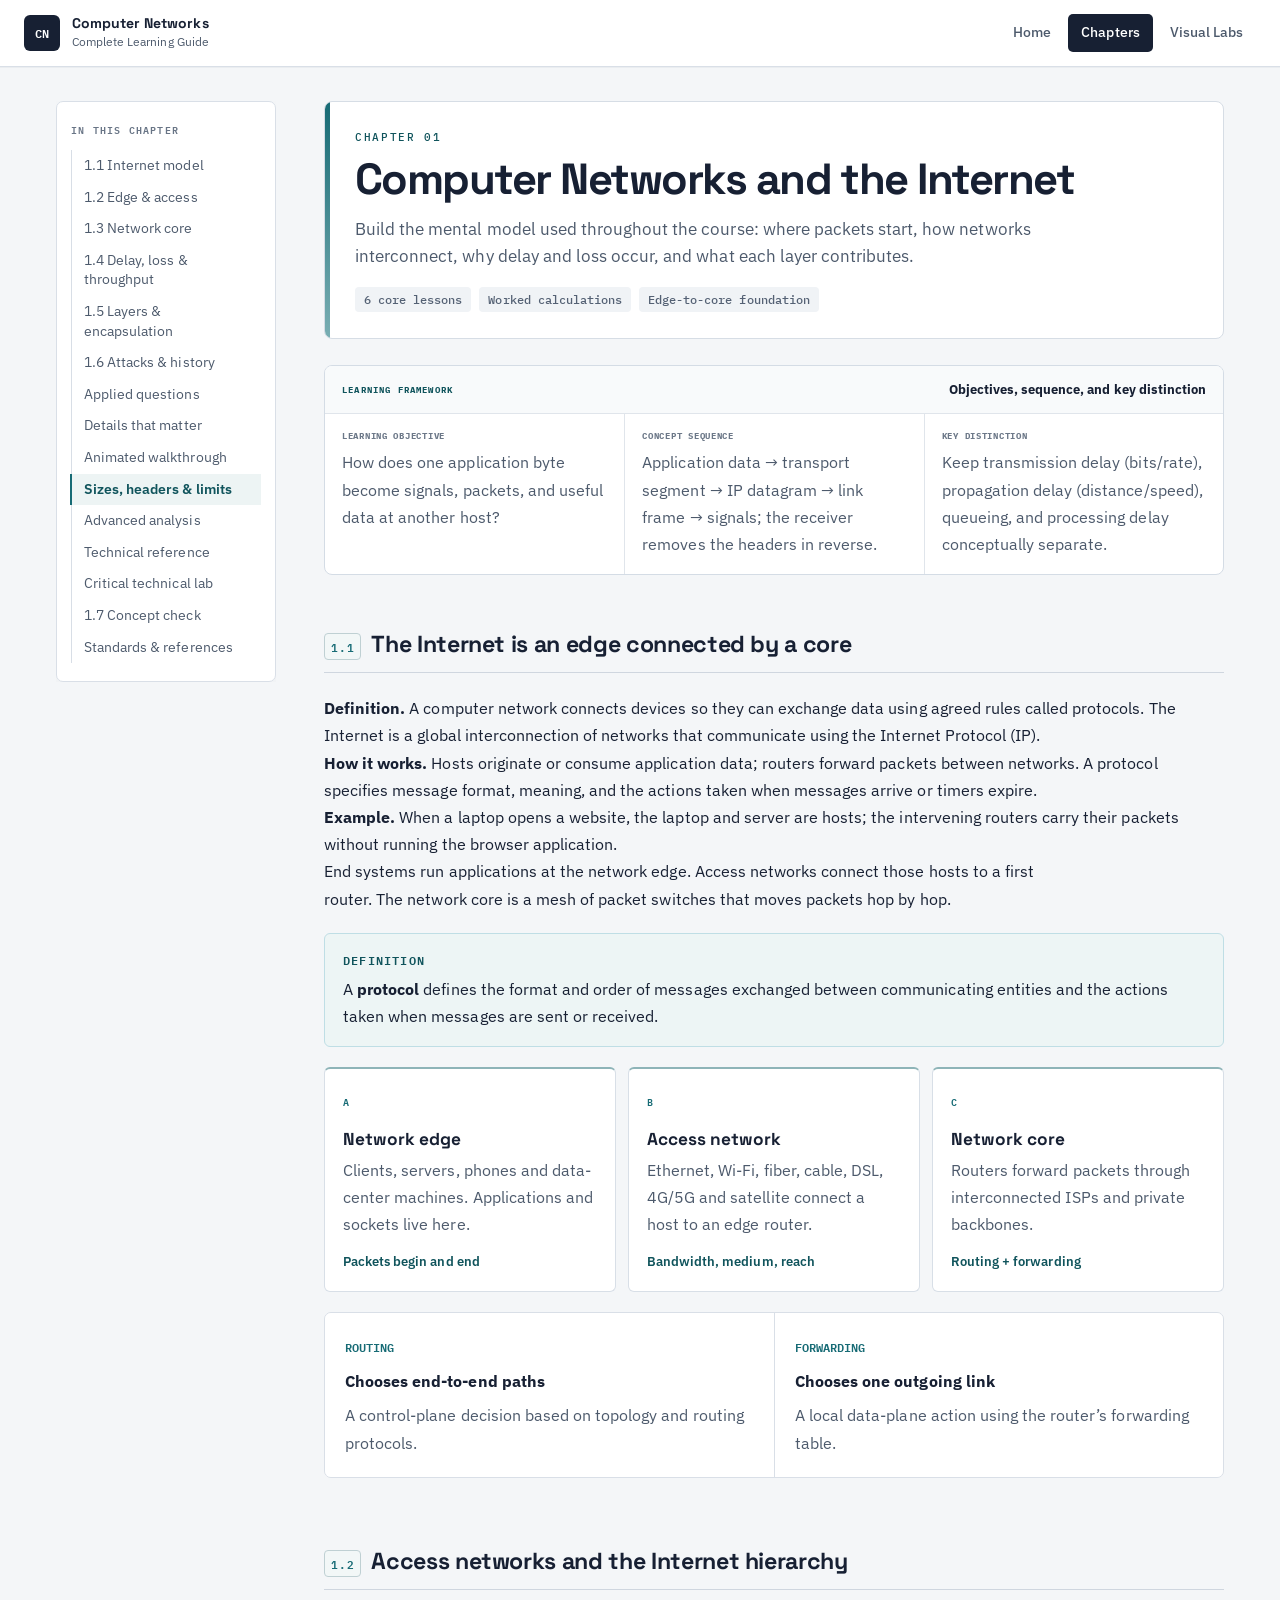
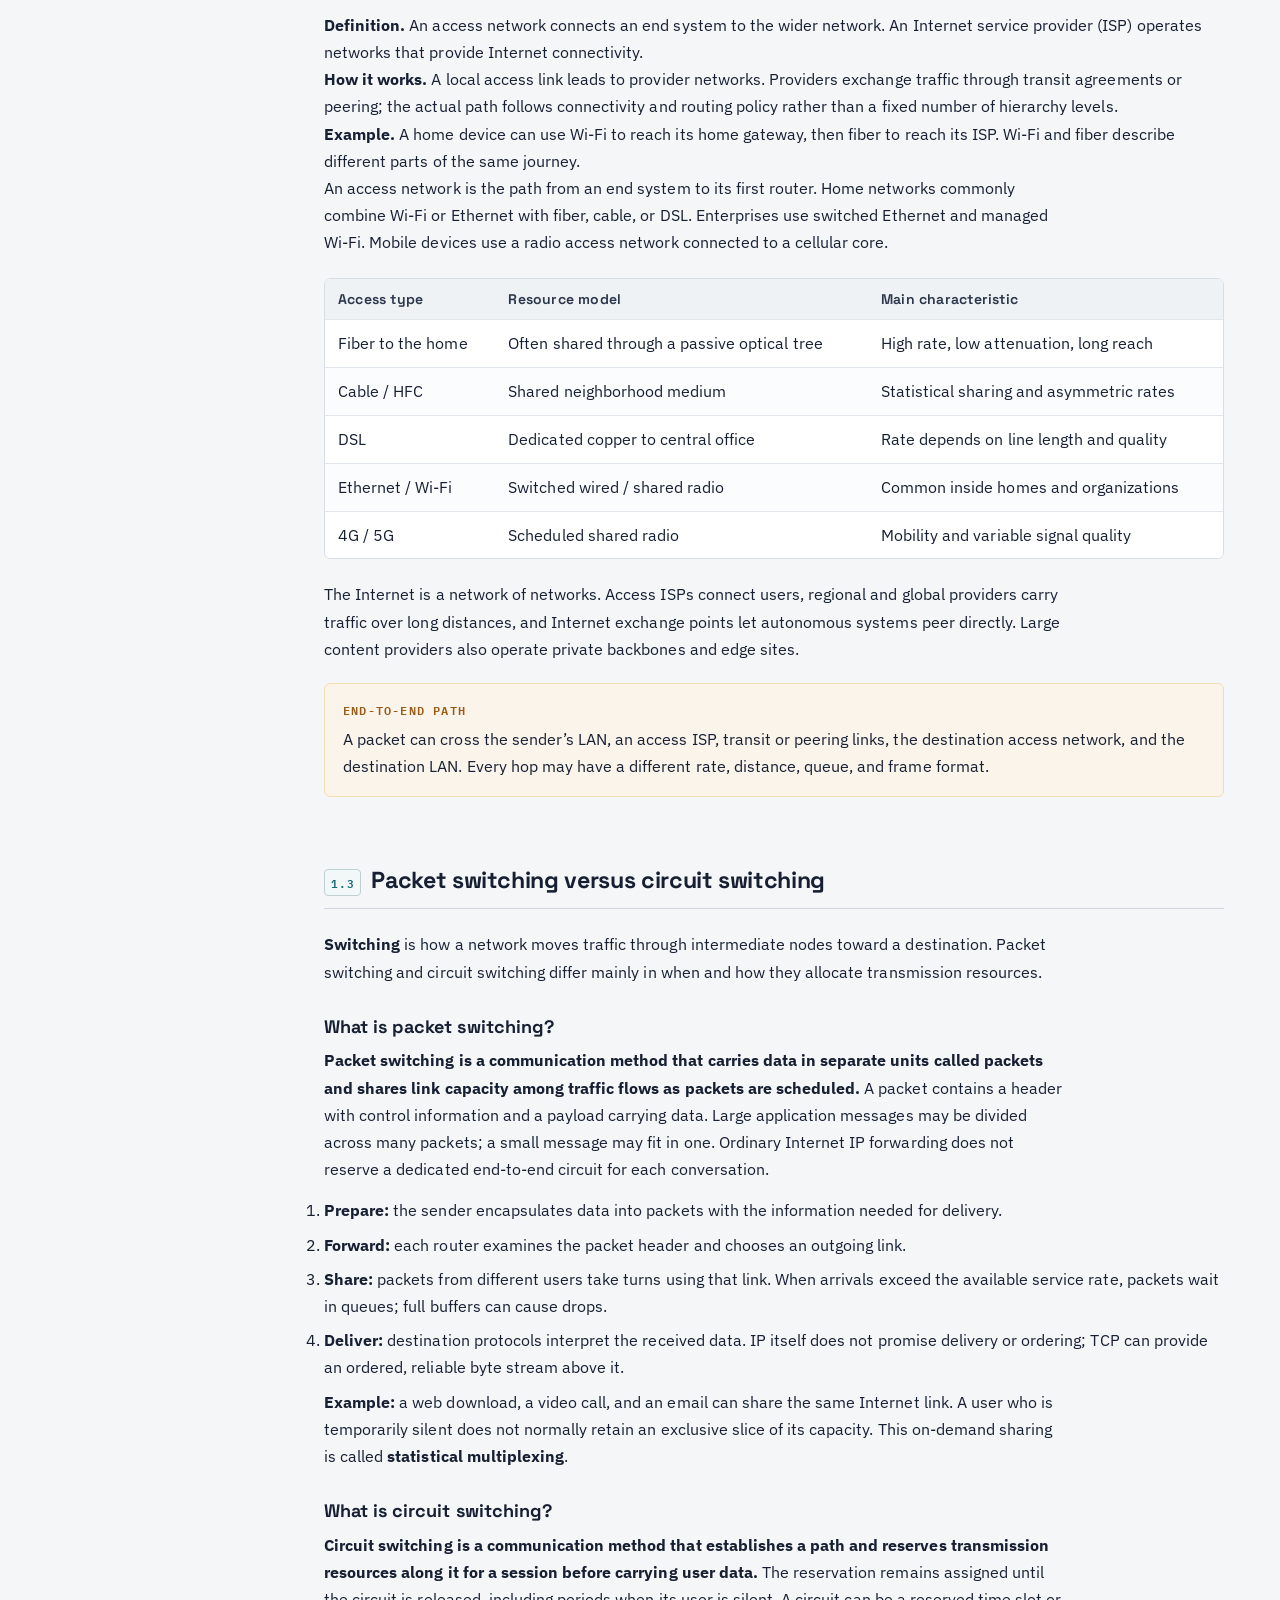
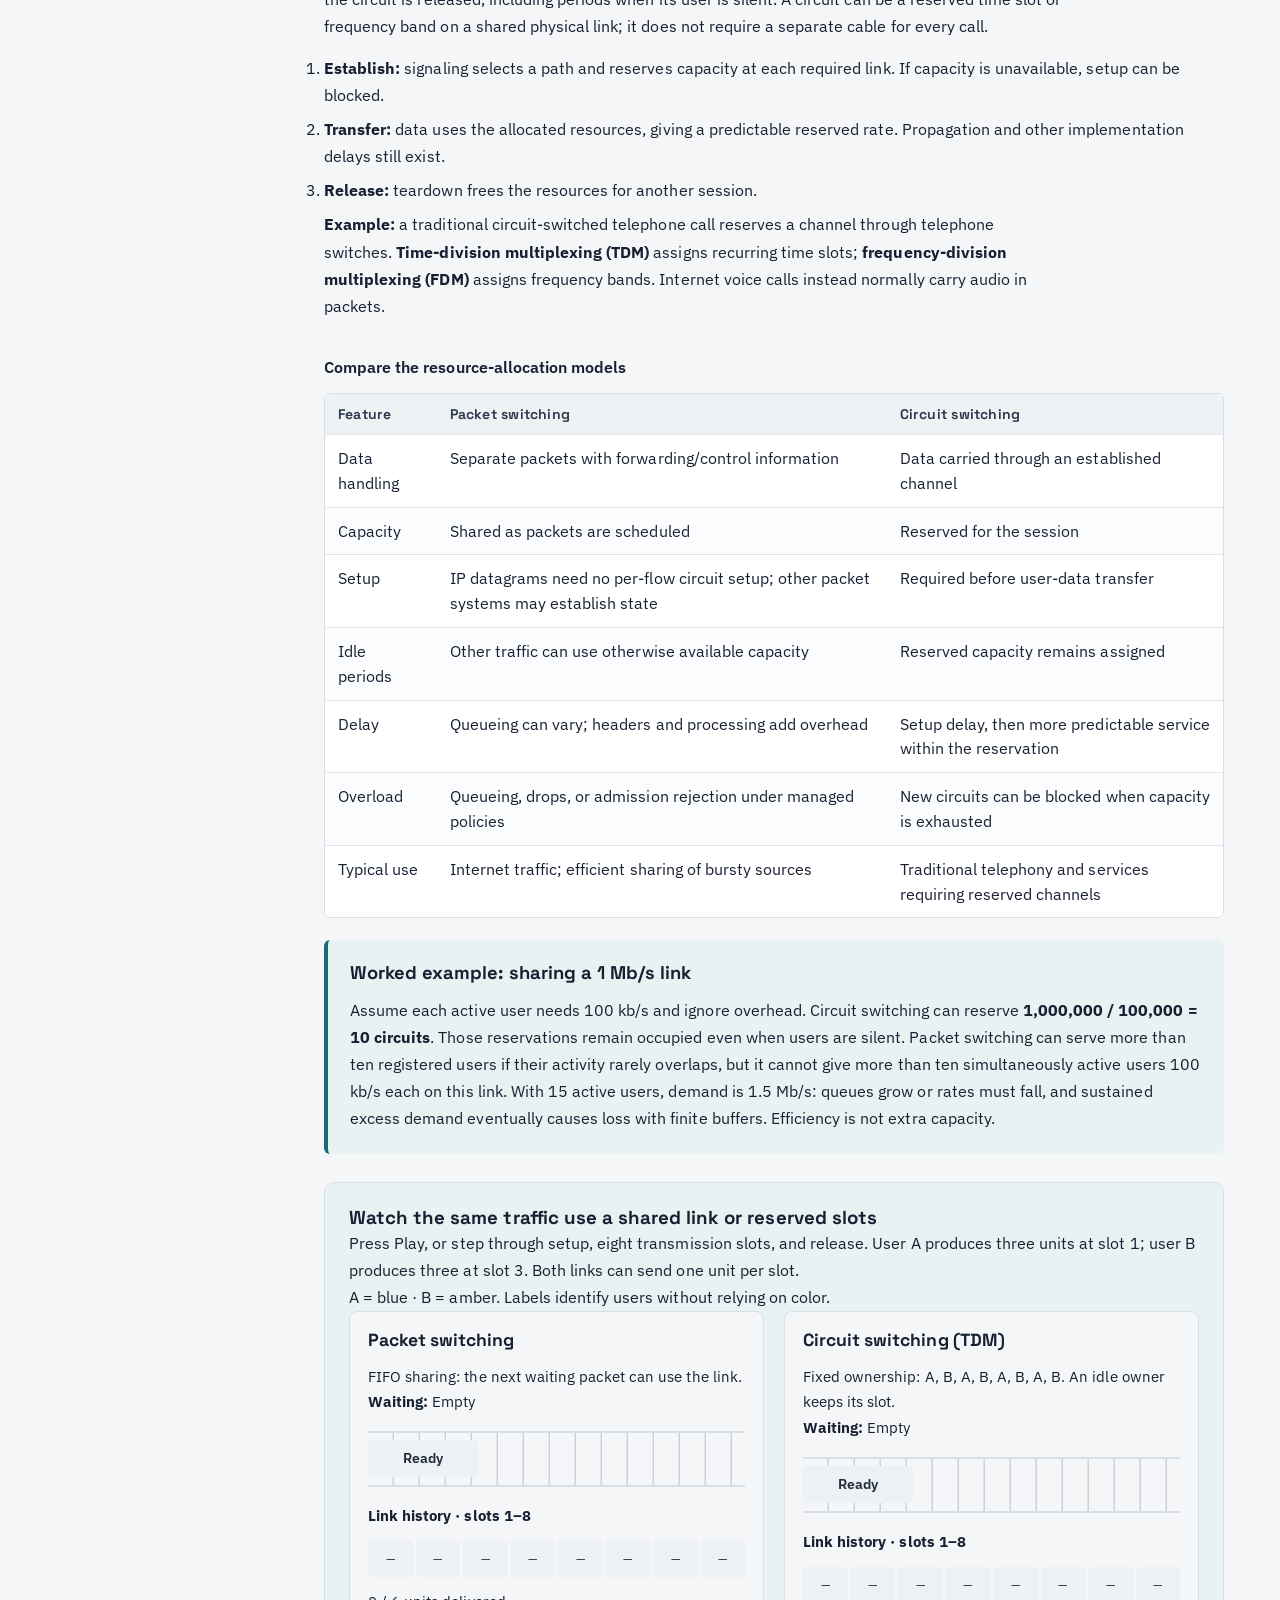
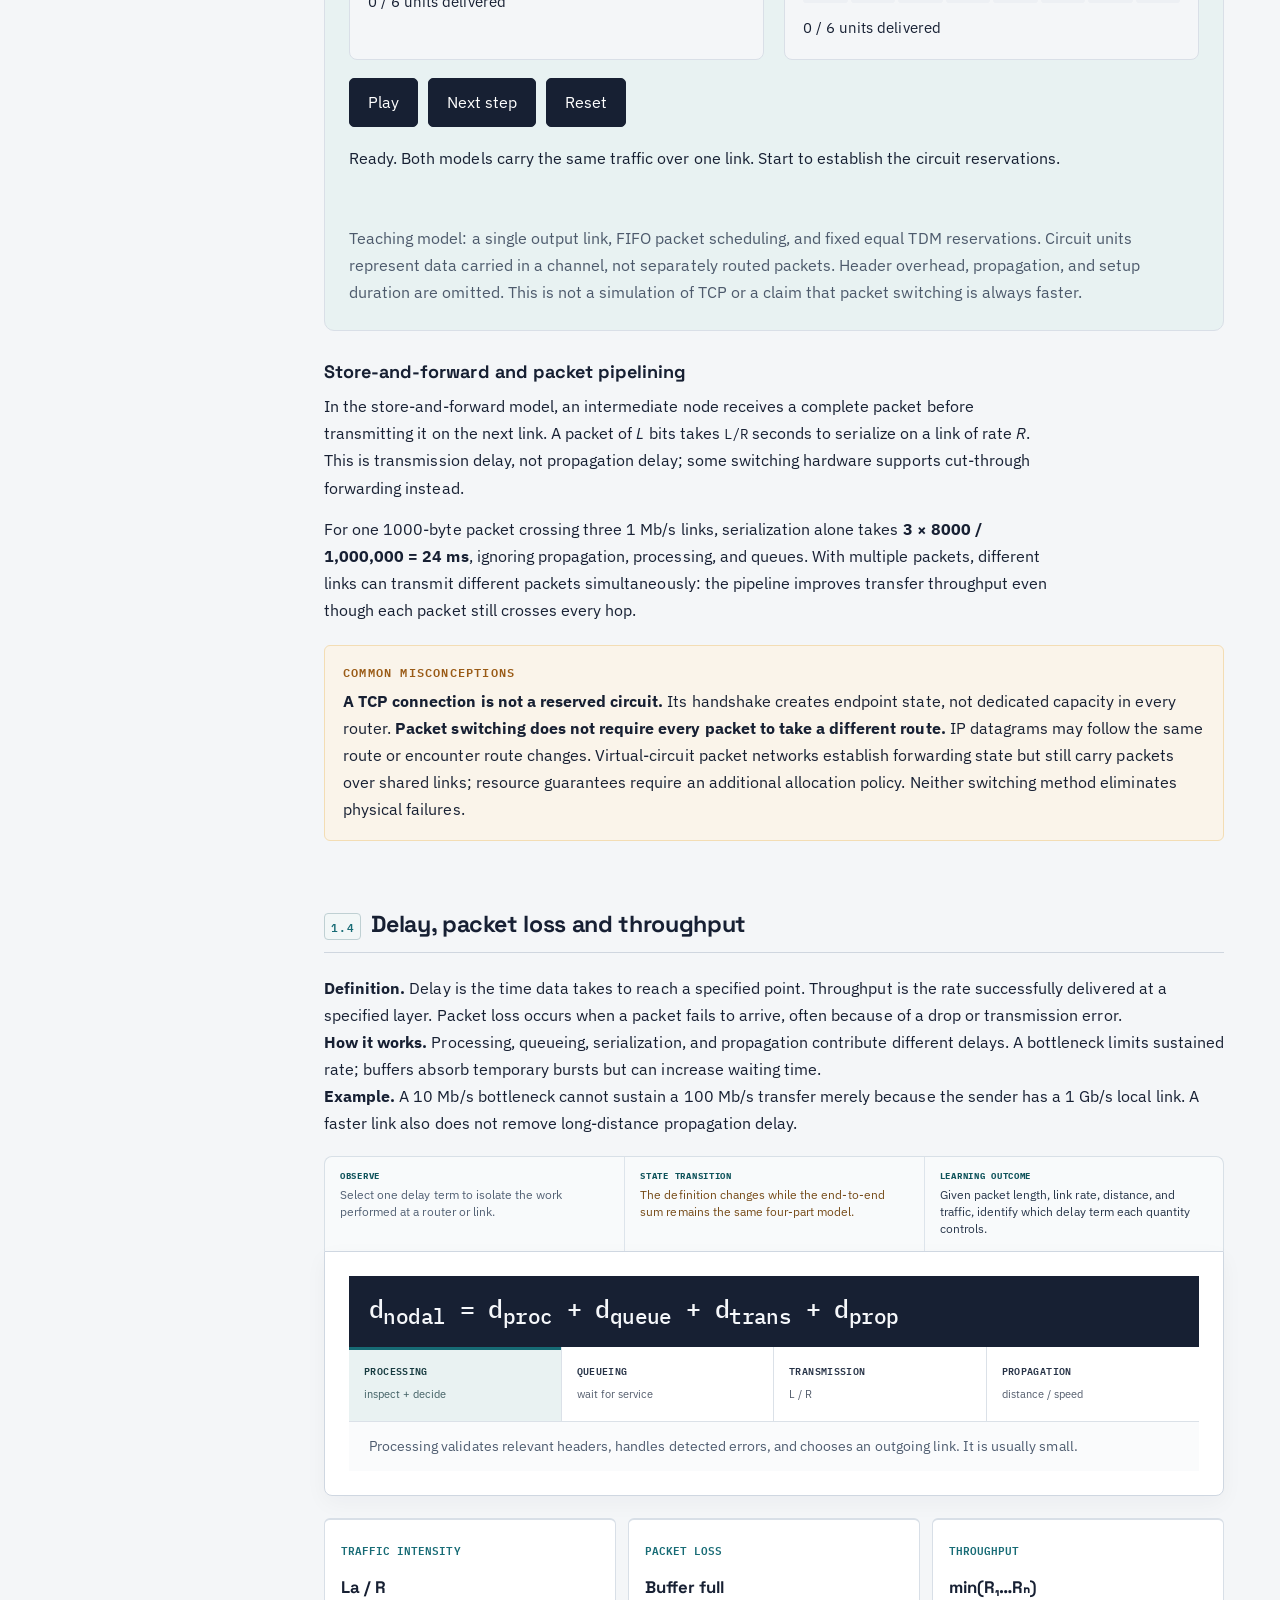
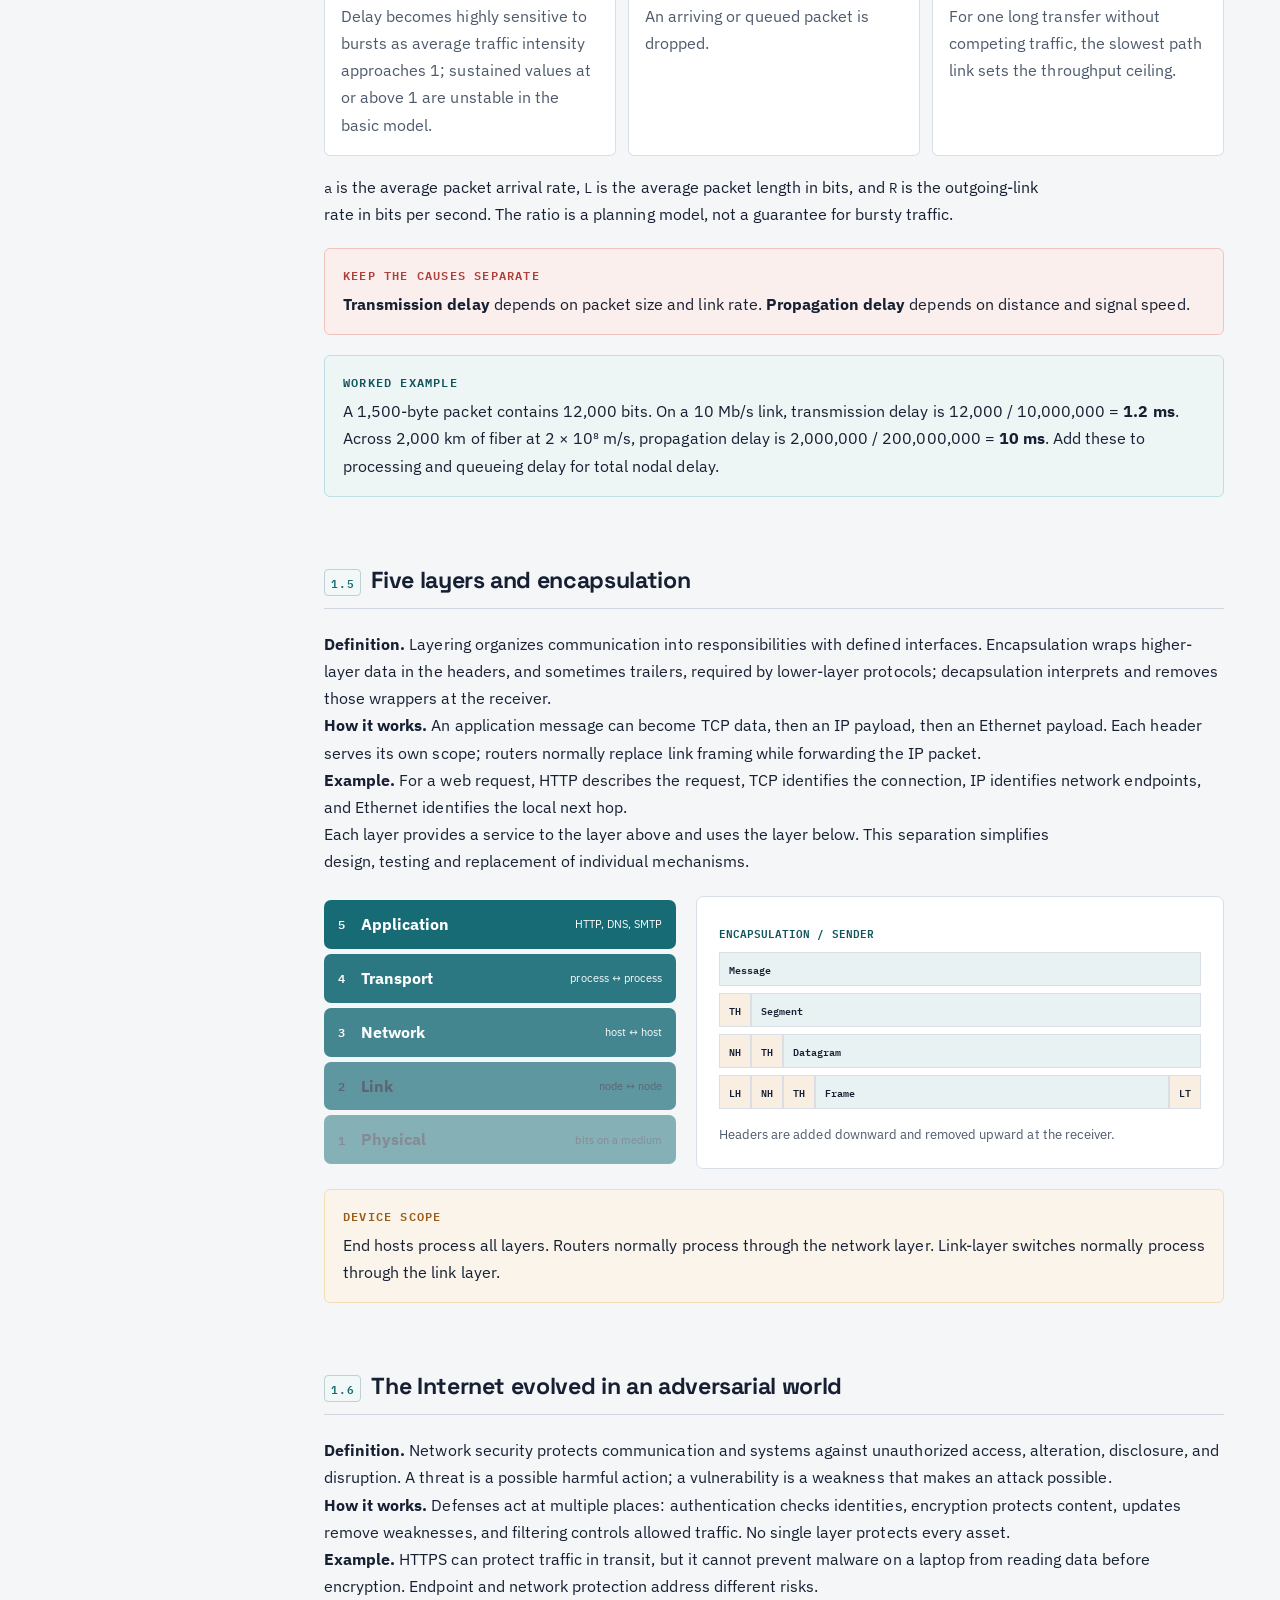
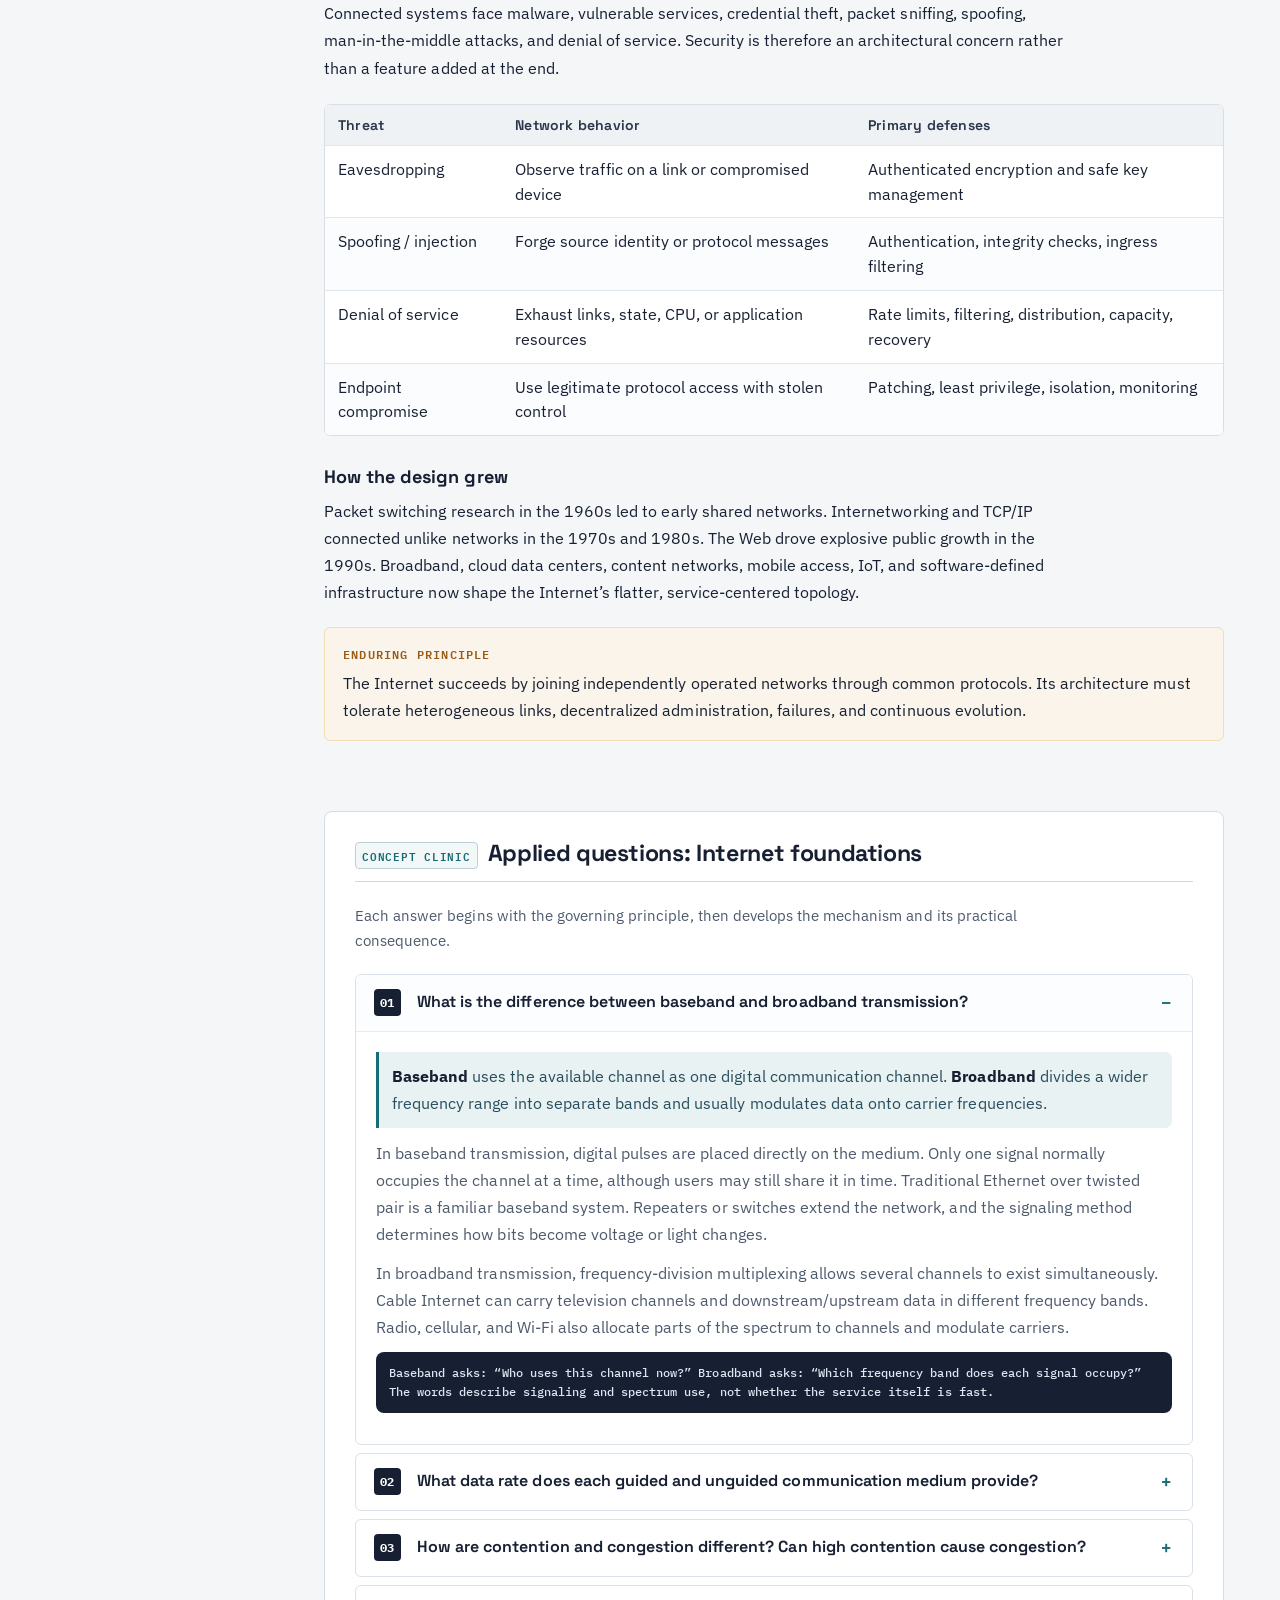
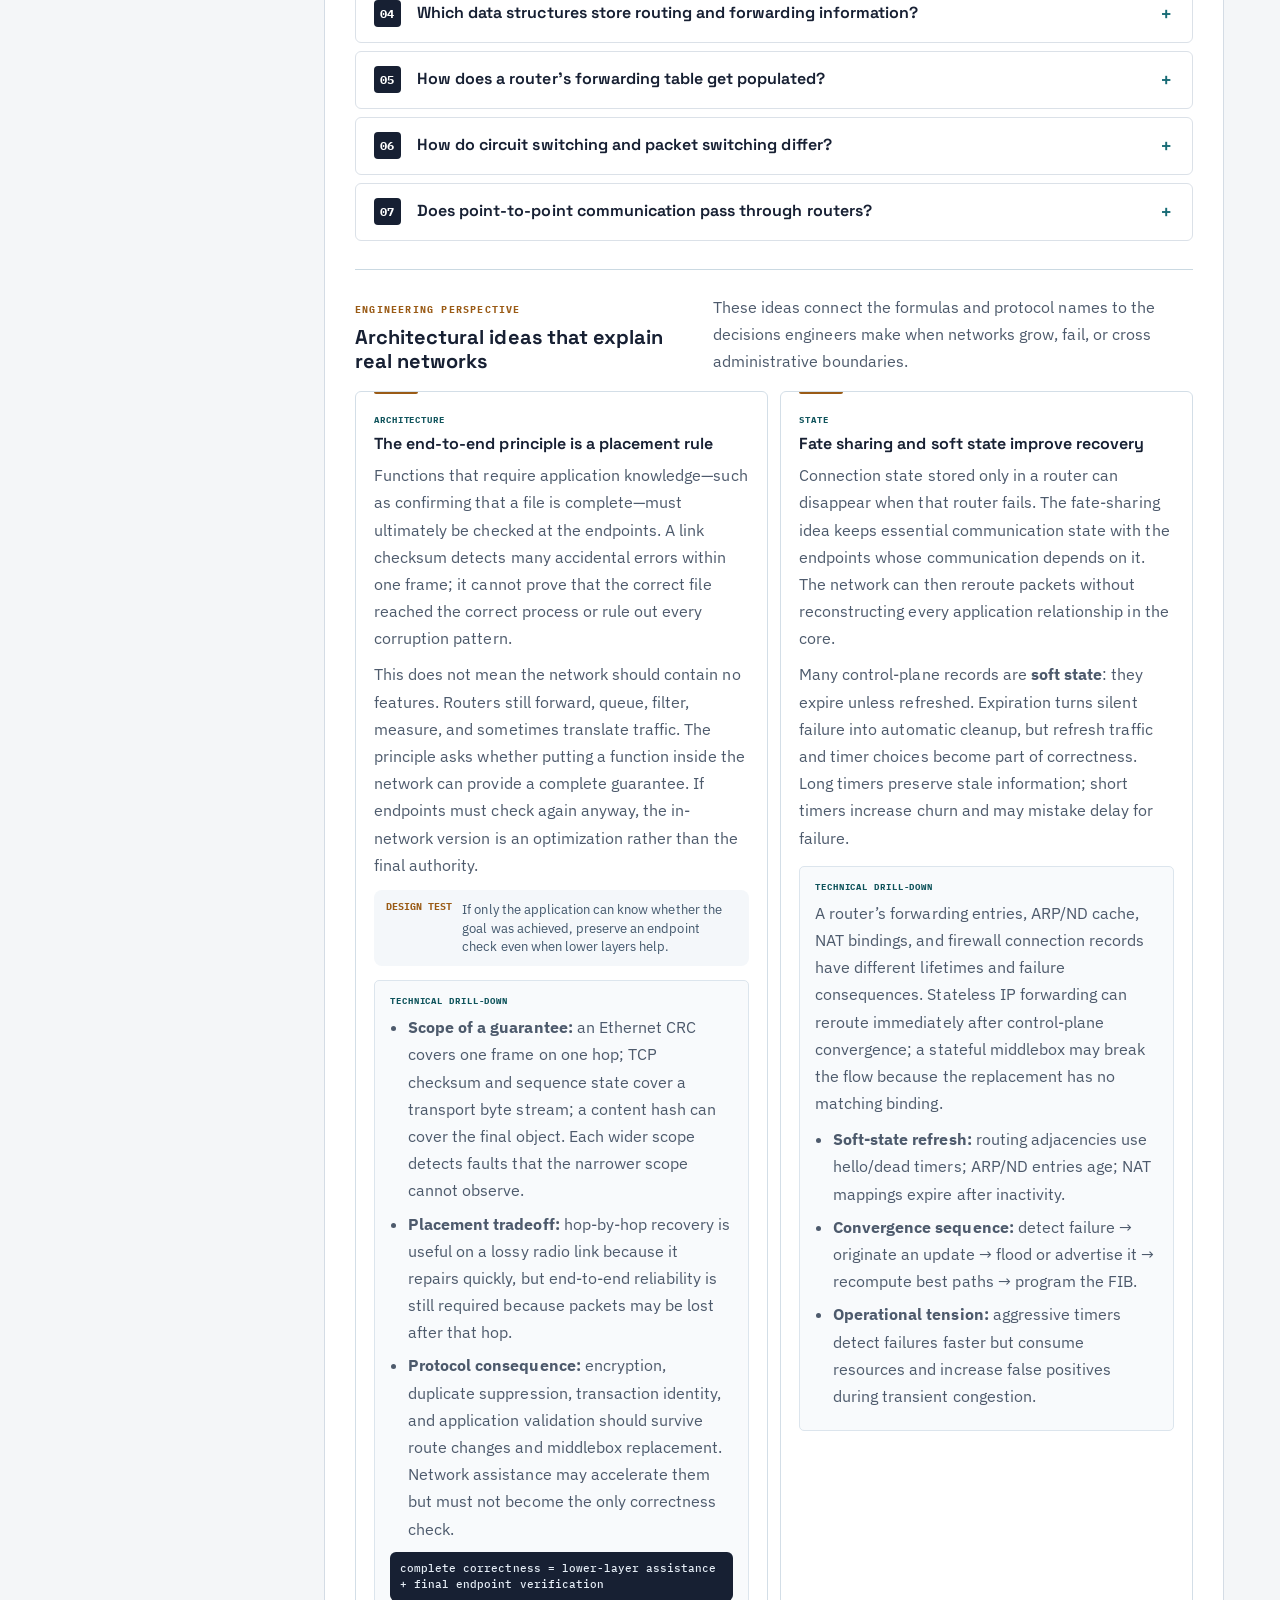
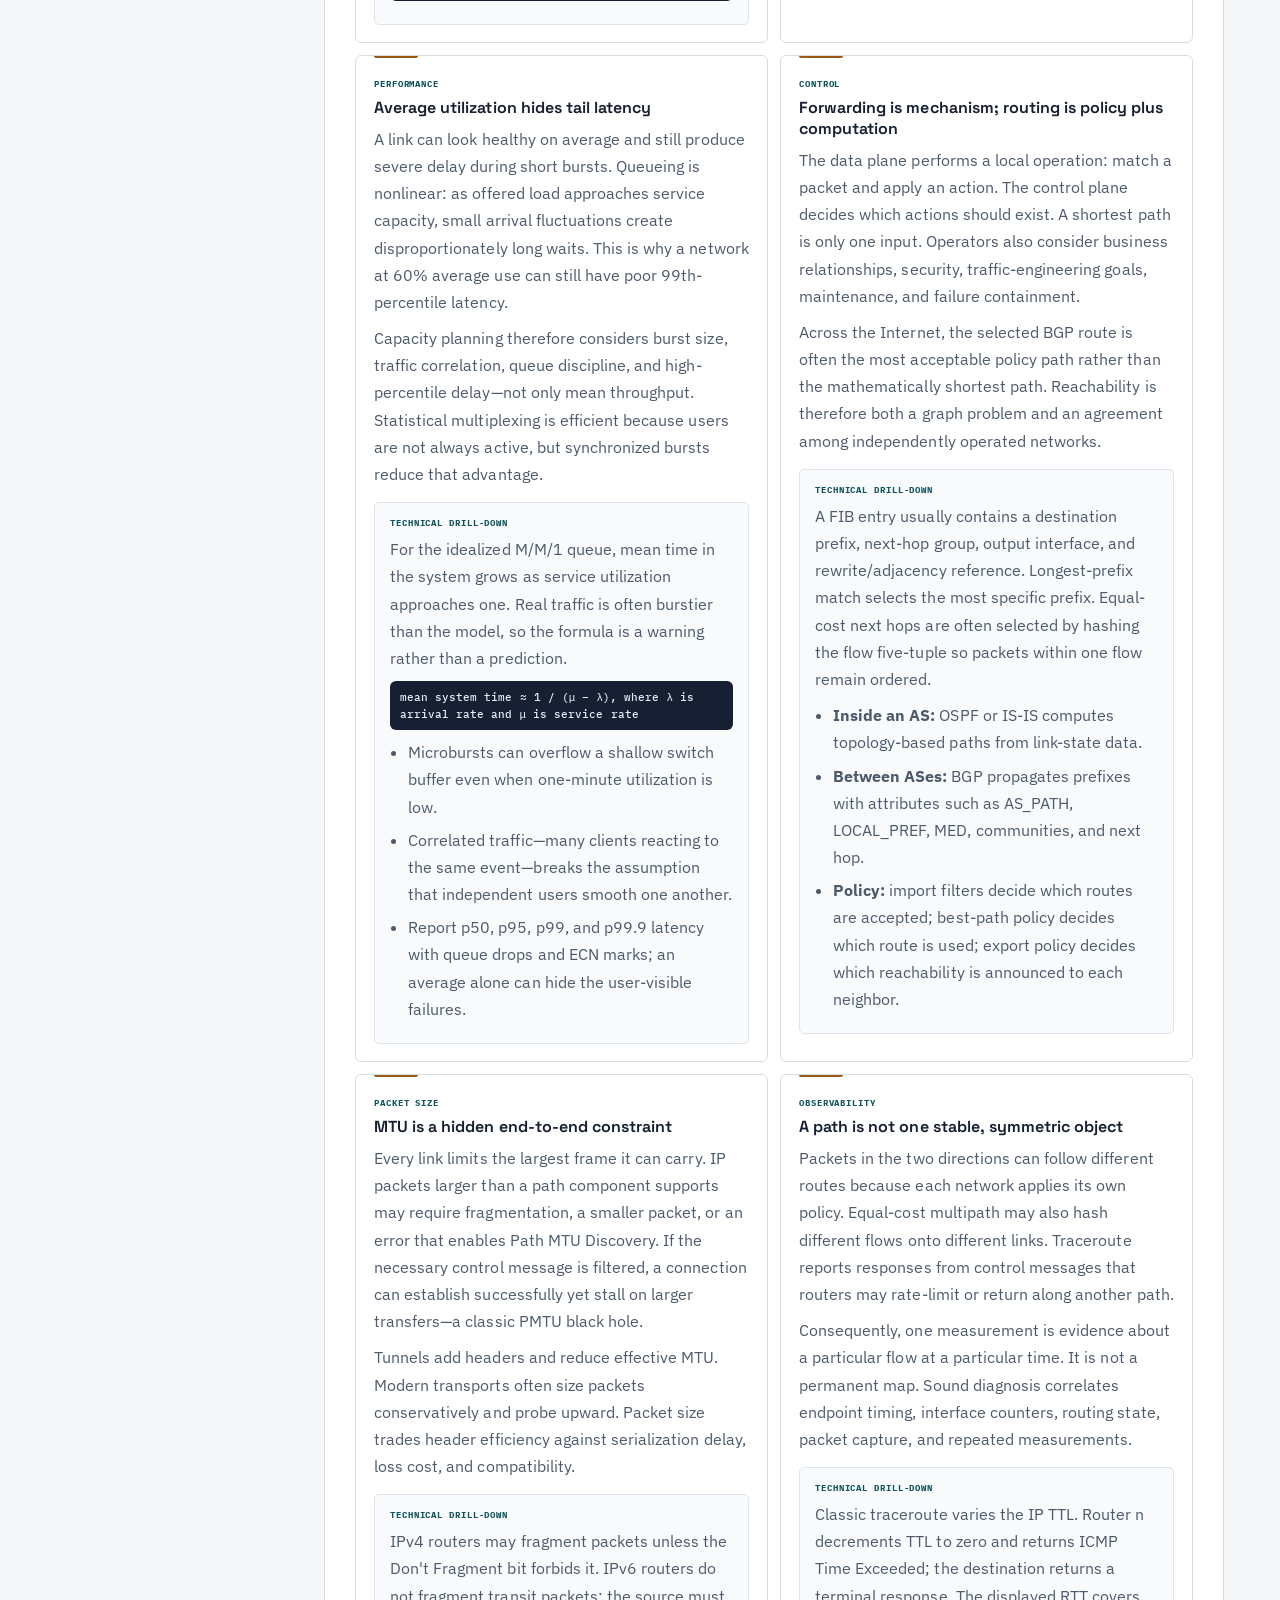
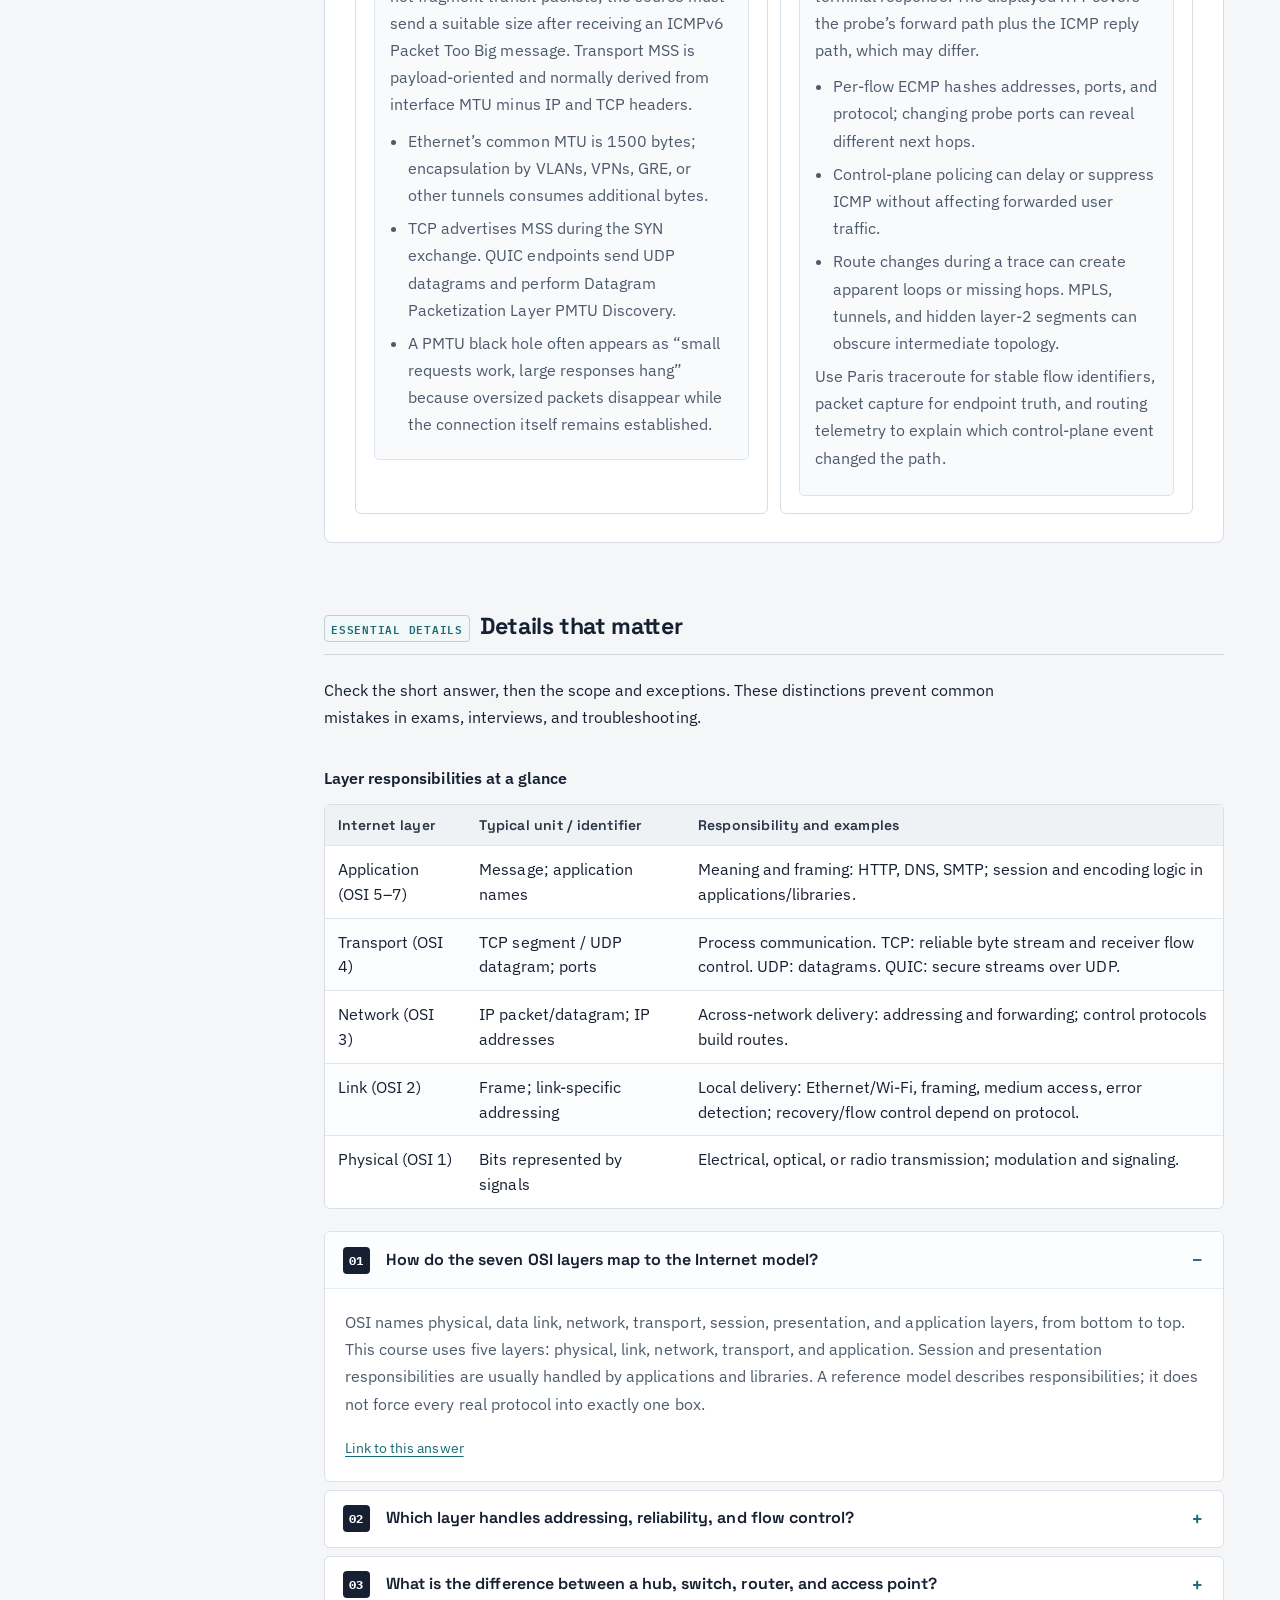
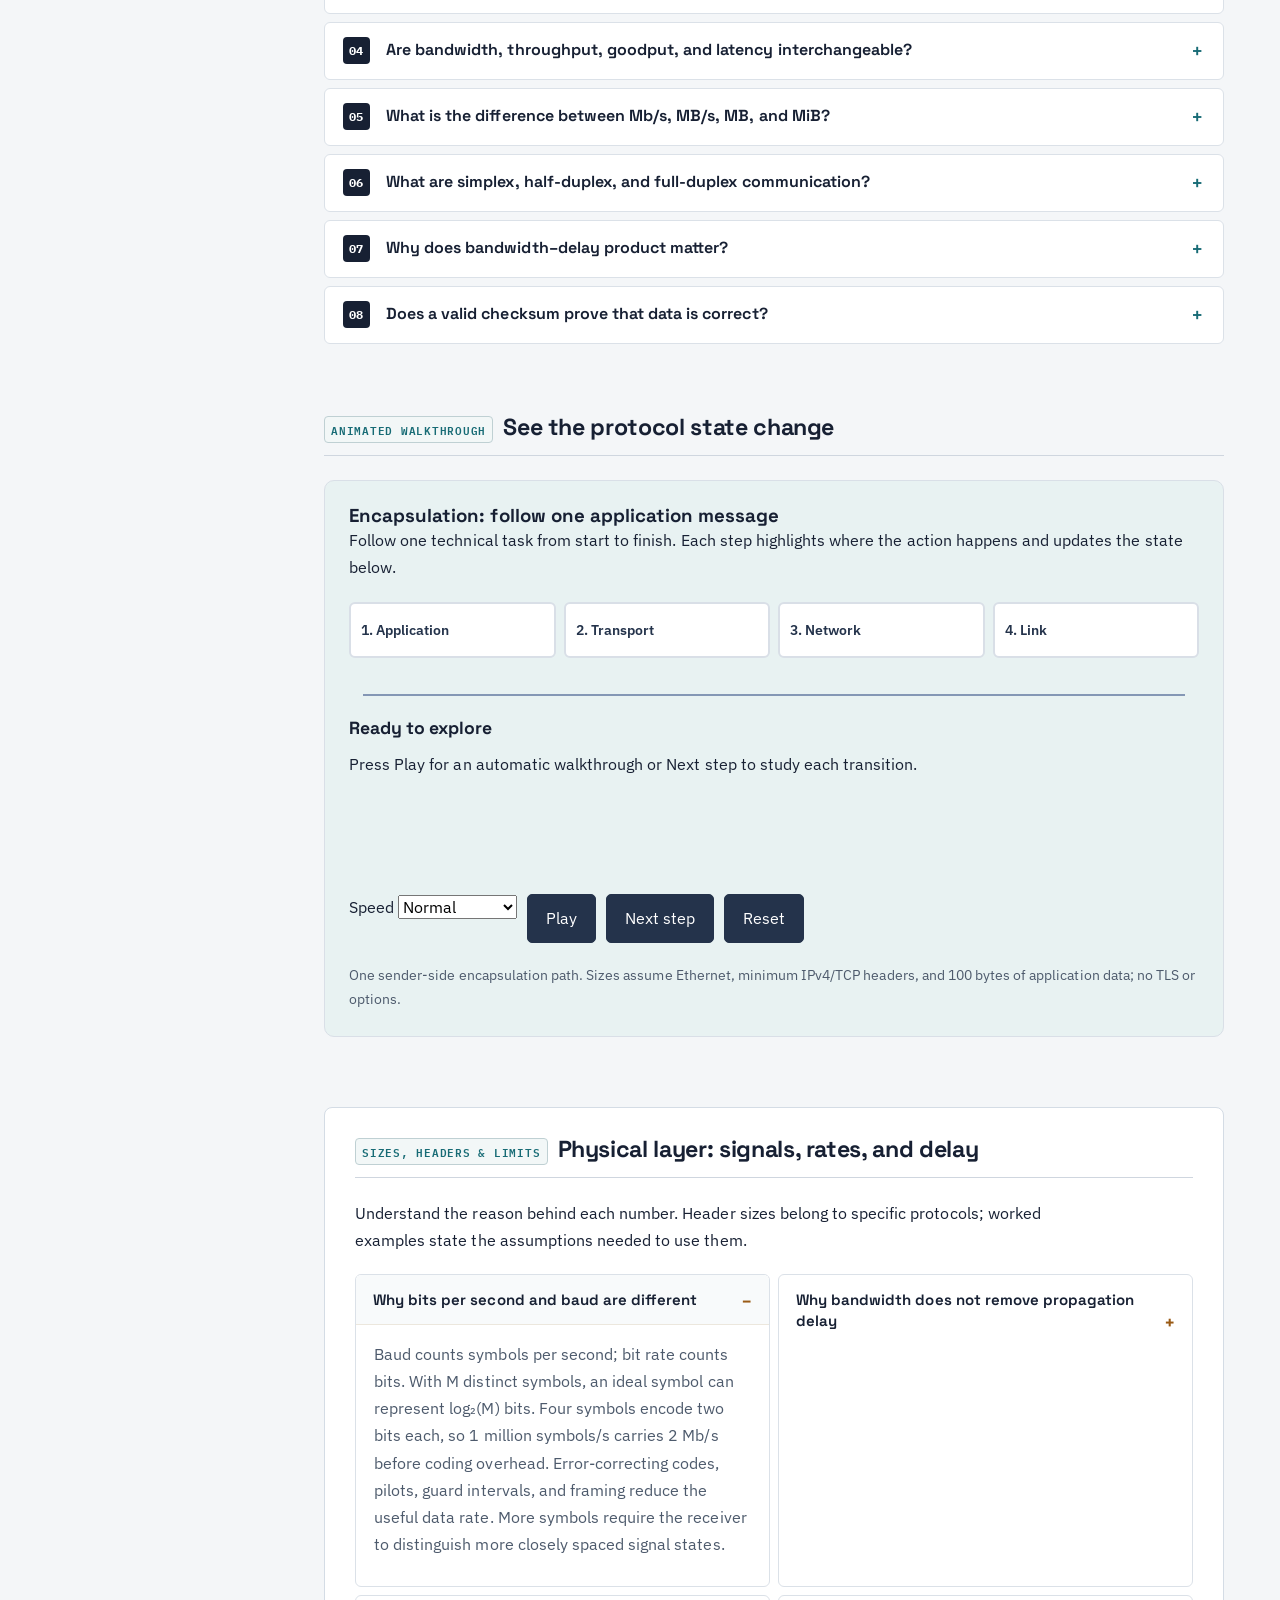
==== commit e998312b: "Speed up walkthroughs and simplify the signal animation" ====
--- a/chapter1.html
+++ b/chapter1.html
@@ -121,7 +121,7 @@
 <section class="chapter-section" id="technical-walkthrough"><h2><span>Animated walkthrough</span> See the protocol state change</h2><div class="technical-walkthrough" data-technical-walkthrough="1"></div><noscript><p>Enable JavaScript for the step-by-step walkthrough. The chapter’s definitions, worked examples, and protocol explanations remain available below and above this section.</p></noscript></section>
 <!-- layer-details:start -->
 <section class="chapter-section scan-section" id="layer-details"><h2><span>Sizes, headers &amp; limits</span> Physical layer: signals, rates, and delay</h2><p>Understand the reason behind each number. Header sizes belong to specific protocols; worked examples state the assumptions needed to use them.</p><div class="scan-grid"><details class="scan-card" open><summary>Why bits per second and baud are different</summary><div class="scan-body"><p>Baud counts symbols per second; bit rate counts bits. With M distinct symbols, an ideal symbol can represent log₂(M) bits. Four symbols encode two bits each, so 1 million symbols/s carries 2 Mb/s before coding overhead. Error-correcting codes, pilots, guard intervals, and framing reduce the useful data rate. More symbols require the receiver to distinguish more closely spaced signal states.</p></div></details><details class="scan-card"><summary>Why bandwidth does not remove propagation delay</summary><div class="scan-body"><p>Transmission delay is L/R: packet bits divided by link bit rate. Propagation delay is distance/signal speed. Increasing R shortens serialization, but does not make the signal travel faster. Queueing and processing add separate delays. A repeater regenerates signals; it does not select an IP route.</p></div></details><details class="scan-card"><summary>Why there is no universal physical-layer header size</summary><div class="scan-body"><p>The physical layer encodes link frames into electrical, optical, or radio signals. Synchronization, training, modulation, and forward error correction depend on the particular PHY. An Ethernet preamble is not an IP header, and a Wi-Fi PHY preamble is not the 802.11 MAC header. Always state the technology before assigning an overhead size.</p></div></details><details class="scan-card"><summary>Where session and presentation fit</summary><div class="scan-body"><p>The seven-layer OSI model separates application, presentation, and session functions. The Internet stack normally implements these in application protocols and libraries: encoding/compression, cryptographic protection, dialog state, and resumption. They have no universal mandatory session or presentation header. TLS records and application cookies are concrete mechanisms, not fixed headers that every packet must contain.</p></div></details></div><div class="worked-example"><h3>Separate two kinds of delay</h3><p>A 1500-byte packet takes 1500 × 8 / 100,000,000 = 120 μs to serialize at 100 Mb/s. A 1000 km fiber path at an assumed 2 × 10⁸ m/s adds 5 ms one-way propagation. This simplified total is 5.12 ms before queueing, processing, and link overhead.</p></div><p class="table-note">Primary references: <a href="https://www.rfc-editor.org/rfc/rfc1122.html">Internet host layering — RFC 1122</a></p></section>
-<!-- layer-details:end -->
+<!-- layer-details:end --><p><a href="chapter7.html#physical-animations">Open the physical signal lab: bits to waveforms, noise, and interference →</a></p>
 <section class="chapter-section scan-section" id="book-scan"><h2><span>Advanced analysis</span> Architecture, performance, and operational implications</h2><p class="scan-intro">This section connects standards, ISP structure, statistical performance, and resource sharing to the behavior of operational networks.</p><div class="scan-grid"><details class="scan-card" open><summary>Standards turn independent implementations into one Internet</summary><div class="scan-body"><span class="scan-label">IETF · RFC · INTEROPERABILITY</span><p>A protocol needs more than a name: independently built endpoints must agree on field encoding, state transitions, timers, error behavior, and extensibility. The Internet Engineering Task Force develops many Internet standards through open working groups. Their documents are published as RFCs; an RFC can be a standard, an experimental design, an operational recommendation, or an informational record.</p><p>Interoperability testing matters because two implementations may interpret an edge case differently even when both follow the main message format. Robust protocol design specifies how unknown fields are ignored or negotiated, how versions change, and which behavior is mandatory.</p><p class="scan-key"><strong>Concept:</strong> a protocol specification defines syntax, semantics, ordering, state, timeout behavior, and evolution rules.</p></div></details><details class="scan-card"><summary>Why the Internet is hierarchical even though IP is universal</summary><div class="scan-body"><span class="scan-label">ACCESS · TRANSIT · PEERING</span><p>A full mesh among access networks would require a quadratic number of relationships. Instead, access ISPs buy transit from larger providers, networks peer at Internet exchange points, and content providers connect directly or place caches inside access networks.</p><ul><li><strong>Customer–provider:</strong> the customer pays for reachability to the wider Internet.</li><li><strong>Peering:</strong> networks exchange traffic directly according to commercial and technical policy.</li><li><strong>Private backbone:</strong> a large service provider carries traffic over its own long-haul network and exits near the user.</li></ul><p>BGP expresses this policy-rich connectivity. The result is scalable, but the path chosen by policy may differ from the shortest geographic path.</p></div></details><details class="scan-card"><summary>Queueing must be measured as a distribution</summary><div class="scan-body"><span class="scan-label">TRAFFIC INTENSITY · BURSTS · TAILS</span><p>The ratio <code>La/R</code> compares offered load with link capacity, where <code>L</code> is average packet length, <code>a</code> is average packet arrival rate, and <code>R</code> is transmission rate. When the long-run ratio exceeds one, no finite queue can remain stable. As it approaches one, delay becomes highly sensitive to burst timing.</p><p>Mean delay alone is incomplete. Engineers track variance and the probability that delay exceeds a service objective. Packet loss probability also rises as buffers fill. Retransmission can recover data, but it adds load and can worsen congestion if the sender does not reduce its rate.</p><p class="scan-key"><strong>Measure together:</strong> throughput, mean delay, tail delay, jitter, queue occupancy, drop rate, and retransmitted bytes.</p></div></details><details class="scan-card"><summary>FDM and TDM are two ways to construct a circuit</summary><div class="scan-body"><span class="scan-label">RESOURCE RESERVATION</span><p>Frequency-division multiplexing assigns each circuit a frequency band for the session. Time-division multiplexing divides time into repeating frames and assigns each circuit one or more slots. In either case, the circuit obtains a predictable rate even when it has no data to send.</p><p>Packet switching instead schedules packets on demand. Statistical multiplexing improves utilization for bursty sources but produces queueing. A modern packet network can approximate circuit-like treatment with admission control, shaping, priority queues, or reserved capacity, yet ordinary TCP connection setup by itself reserves no network resources.</p></div></details><details class="scan-card wide"><summary>Clouds and content networks changed the shape of the Internet</summary><div class="scan-body"><span class="scan-label">PRIVATE NETWORKS · EDGE DELIVERY</span><p>Large service providers operate data centers, private wide-area backbones, edge points of presence, and direct peering links. Traffic may enter the provider’s network close to the user and remain there until it reaches a selected data center. This reduces dependence on third-party transit and gives the provider control over routing, capacity, replication, and failover.</p><p>Cloud platforms combine computing and storage with high-performance internal networks. The application’s observed latency can therefore depend more on region choice, edge placement, and private backbone routing than on the public Internet core alone.</p></div></details></div></section>
 
       <section class="chapter-section master-reference" id="master-reference"><h2><span>Technical reference</span> Internet architecture and performance</h2><details class="reference-disclosure"><summary>Open the technical reference</summary><p class="reference-intro">Use this section as the compact reference for the chapter. It connects terminology, calculations, protocol behavior, and the decisions made at each layer.</p><div class="reference-grid">
@@ -146,5 +146,5 @@
     </article>
   </main>
   <footer class="site-footer"><div><strong>Computer Networks Learning Guide</strong><span>Chapter 01 · Computer Networks and the Internet</span></div><a href="topics.html">All chapters →</a></footer><button class="back-top" id="backTop" type="button" aria-label="Back to top">↑ <span>Back to top</span></button><script src="app.js?v=35"></script>
-<script src="switching-demo.js?v=1"></script><script src="technical-walkthroughs.js?v=1"></script></body>
+<script src="switching-demo.js?v=1"></script><script src="technical-walkthroughs.js?v=2"></script></body>
 </html>
